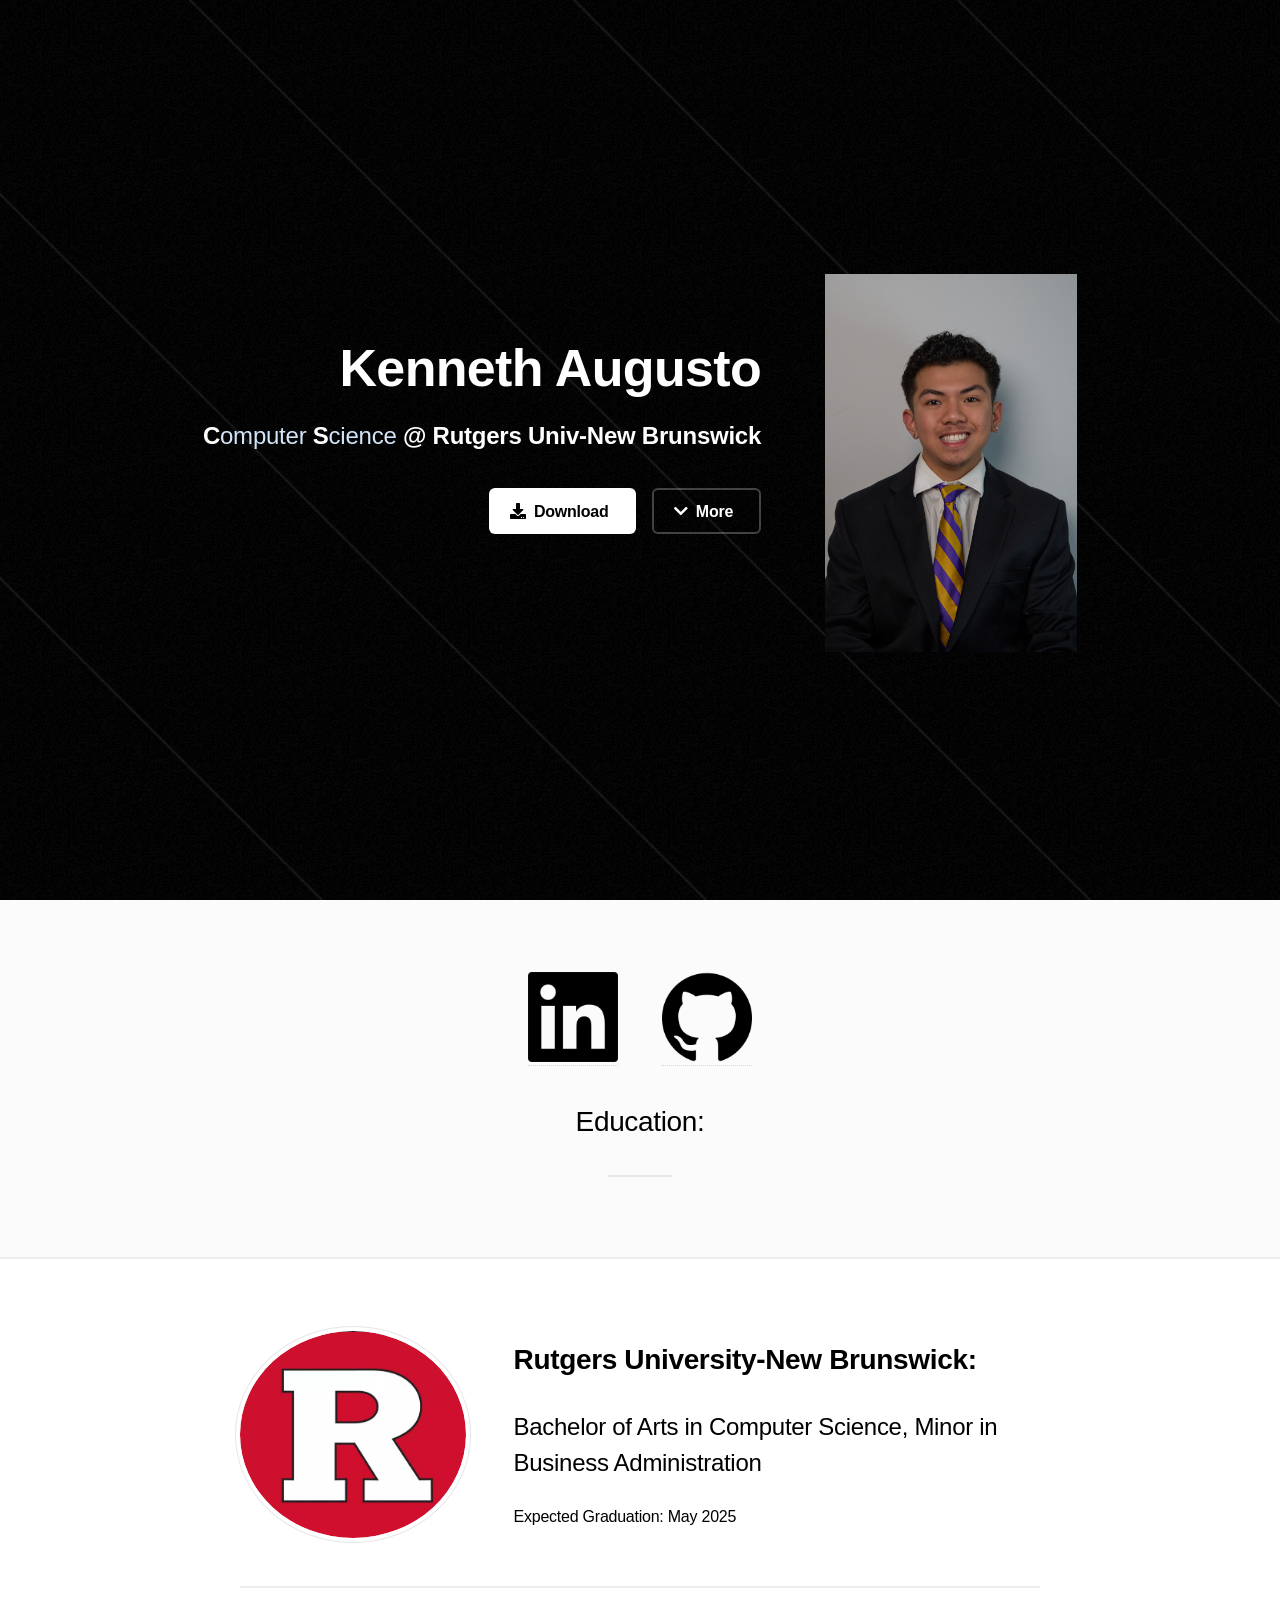
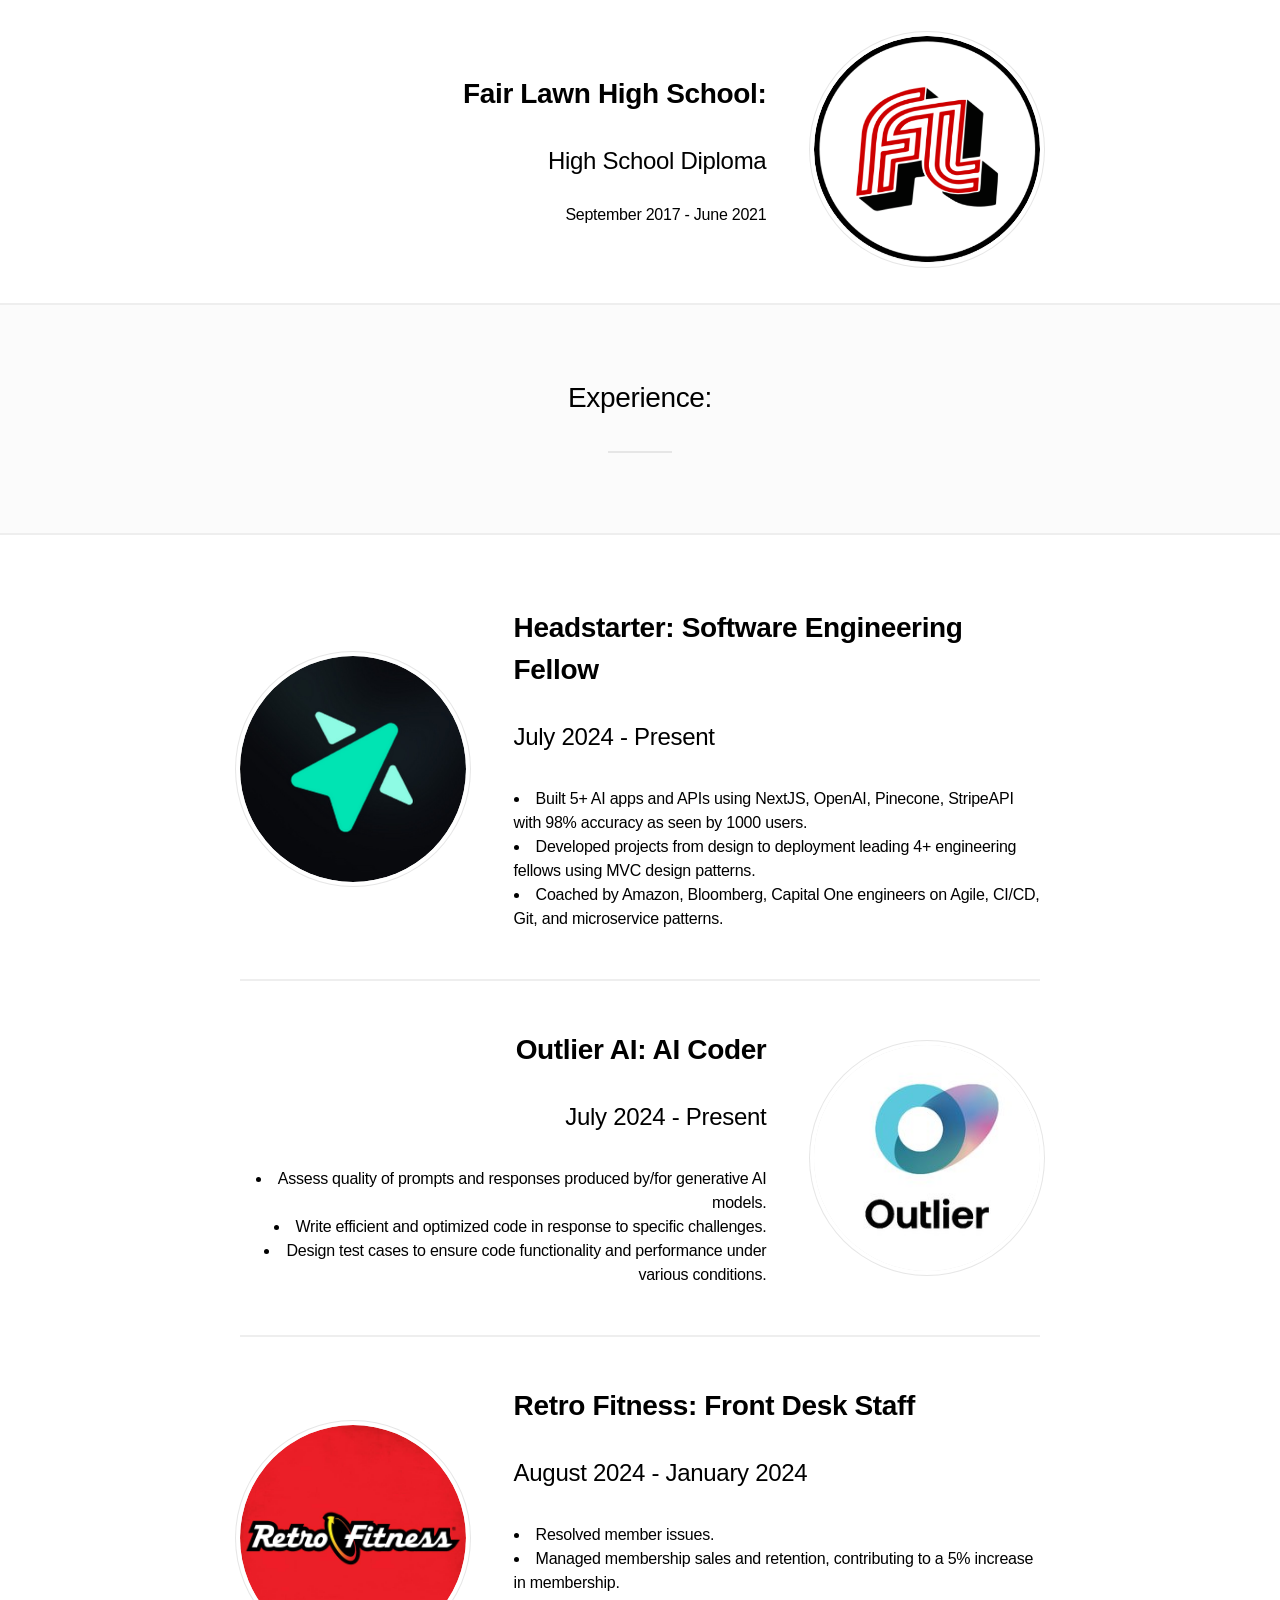
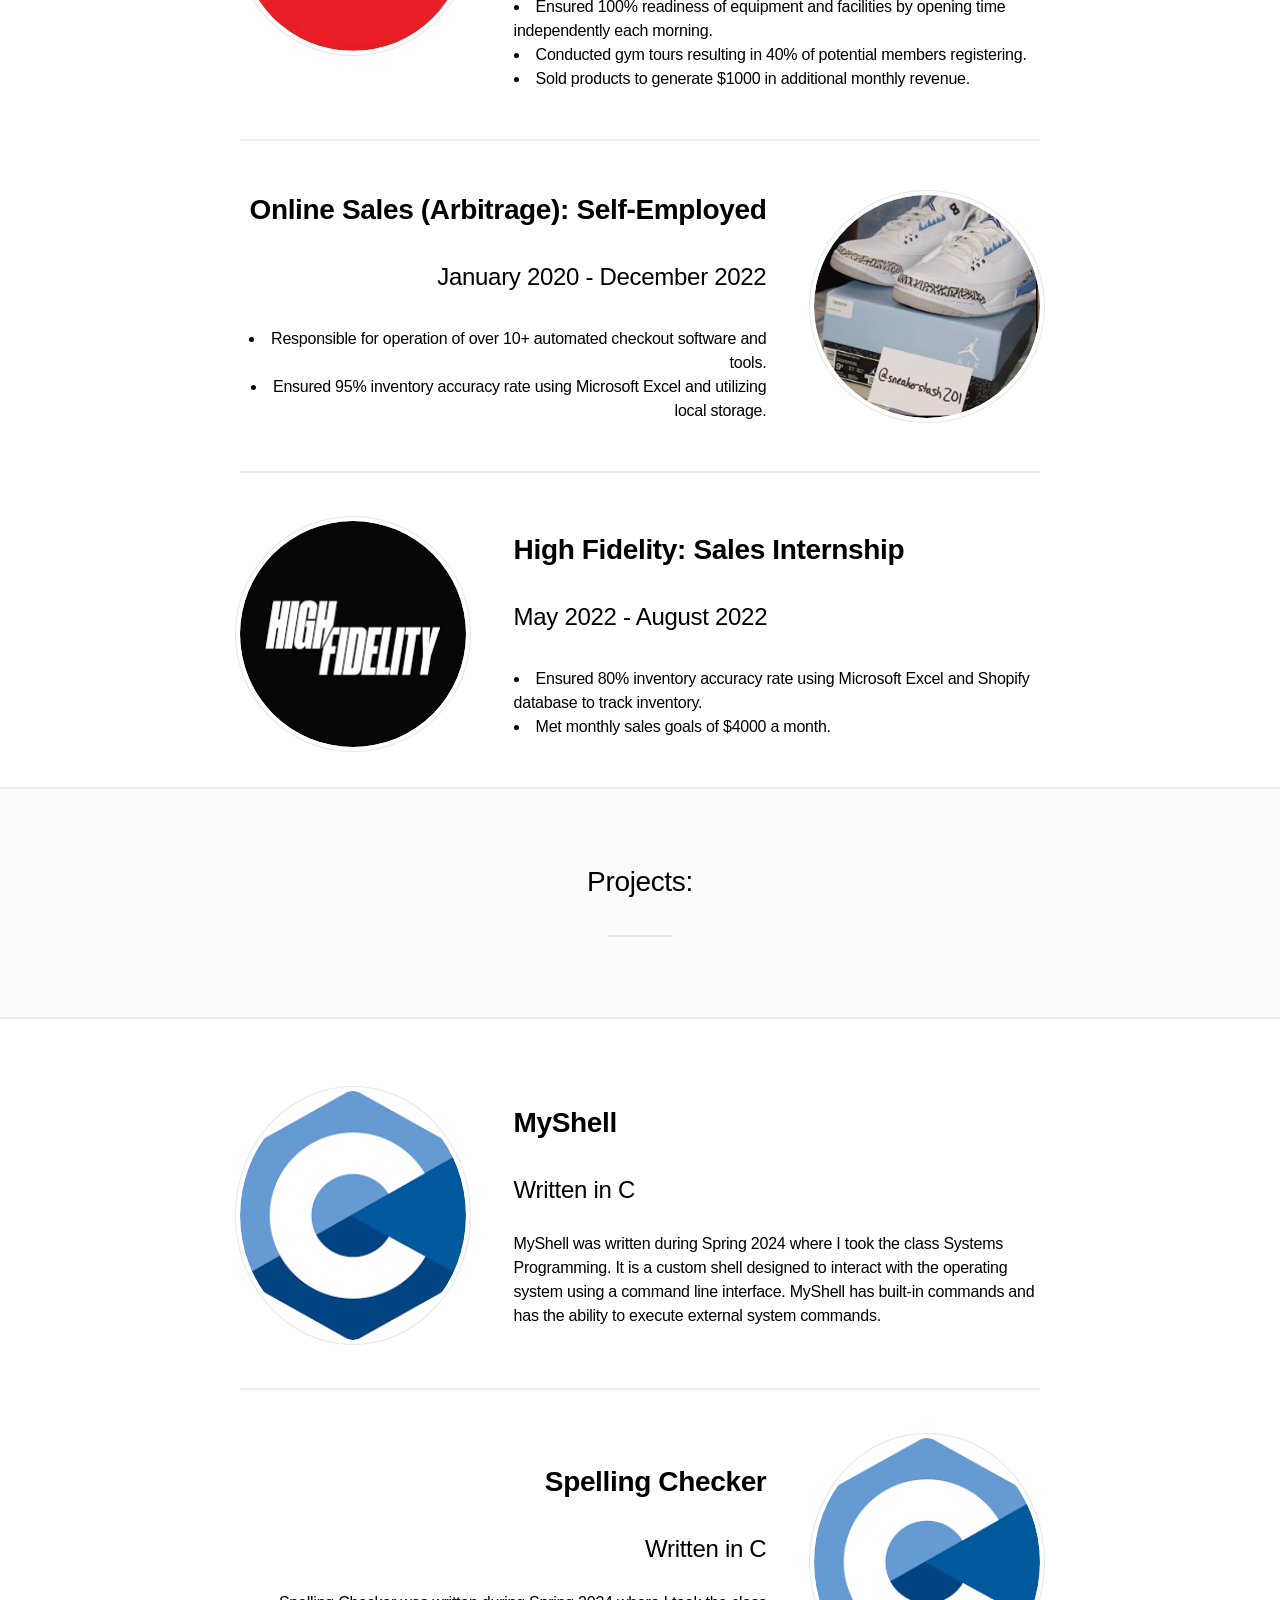
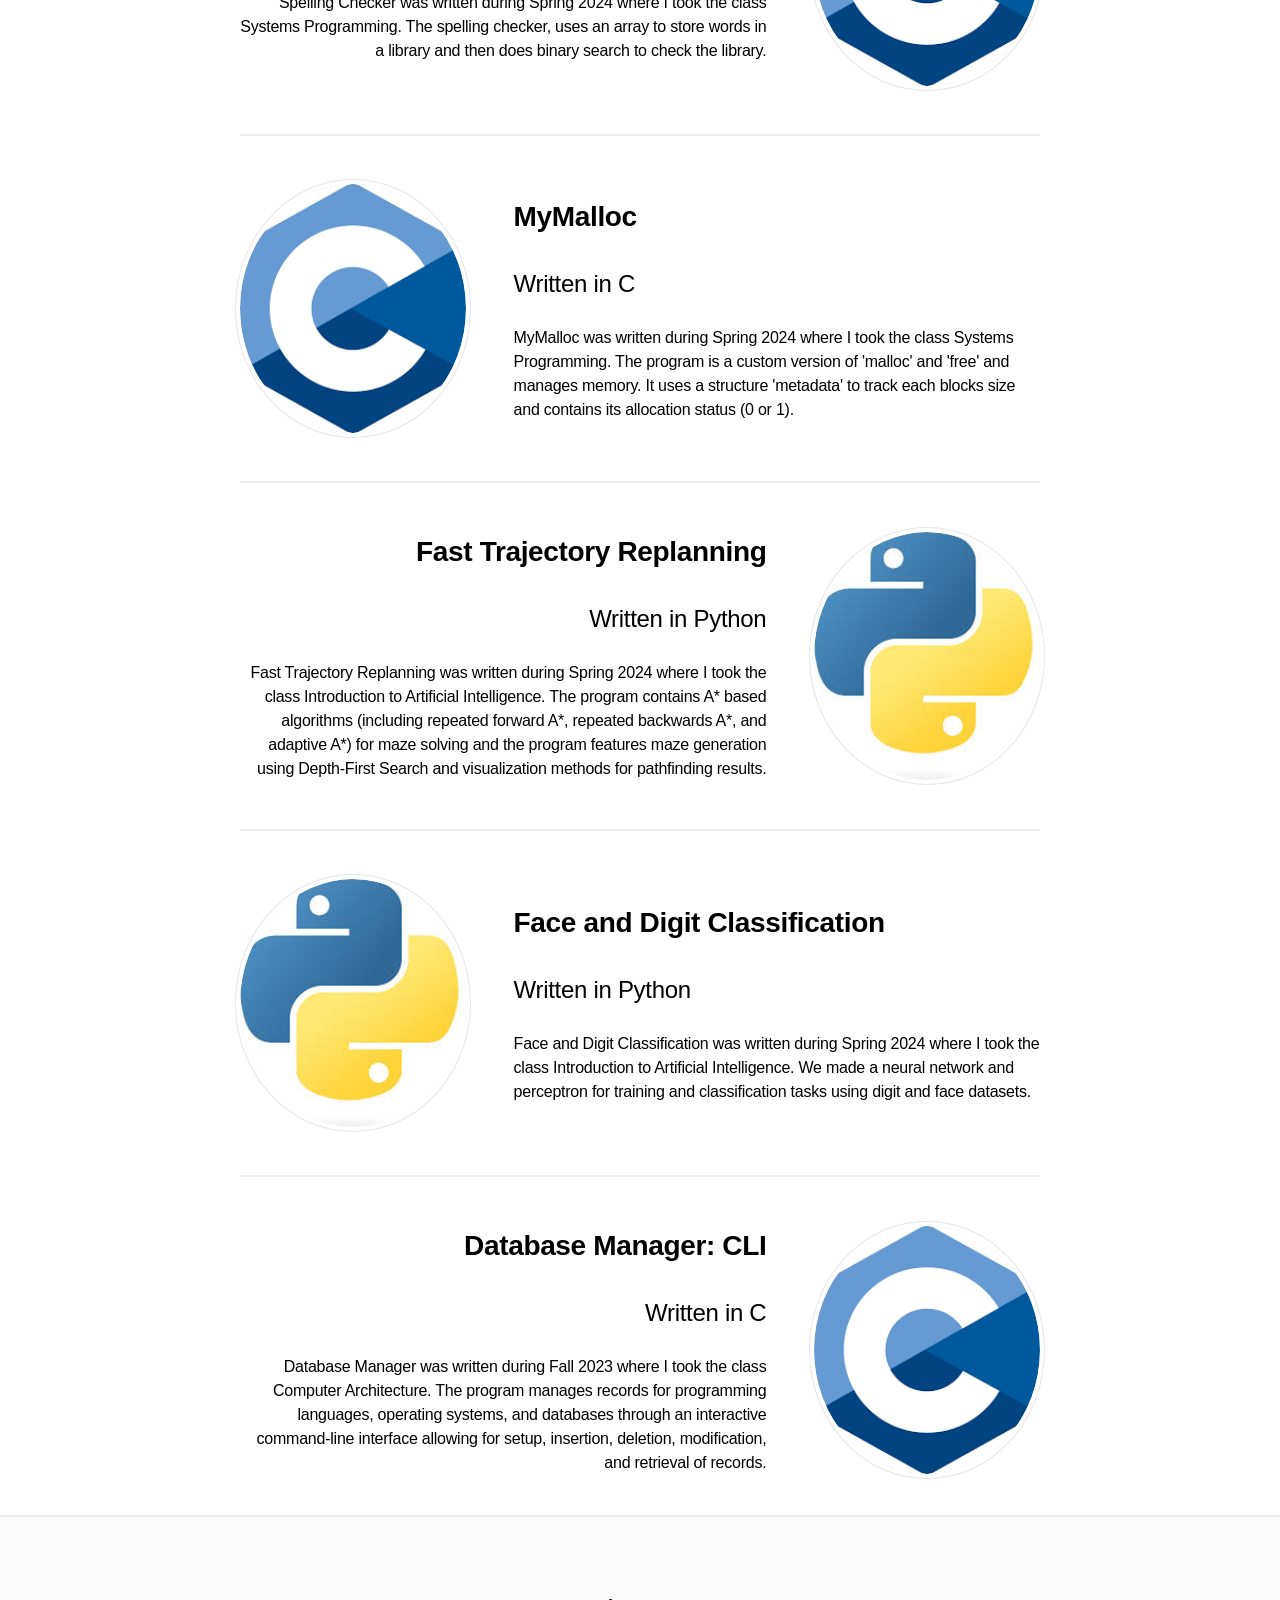
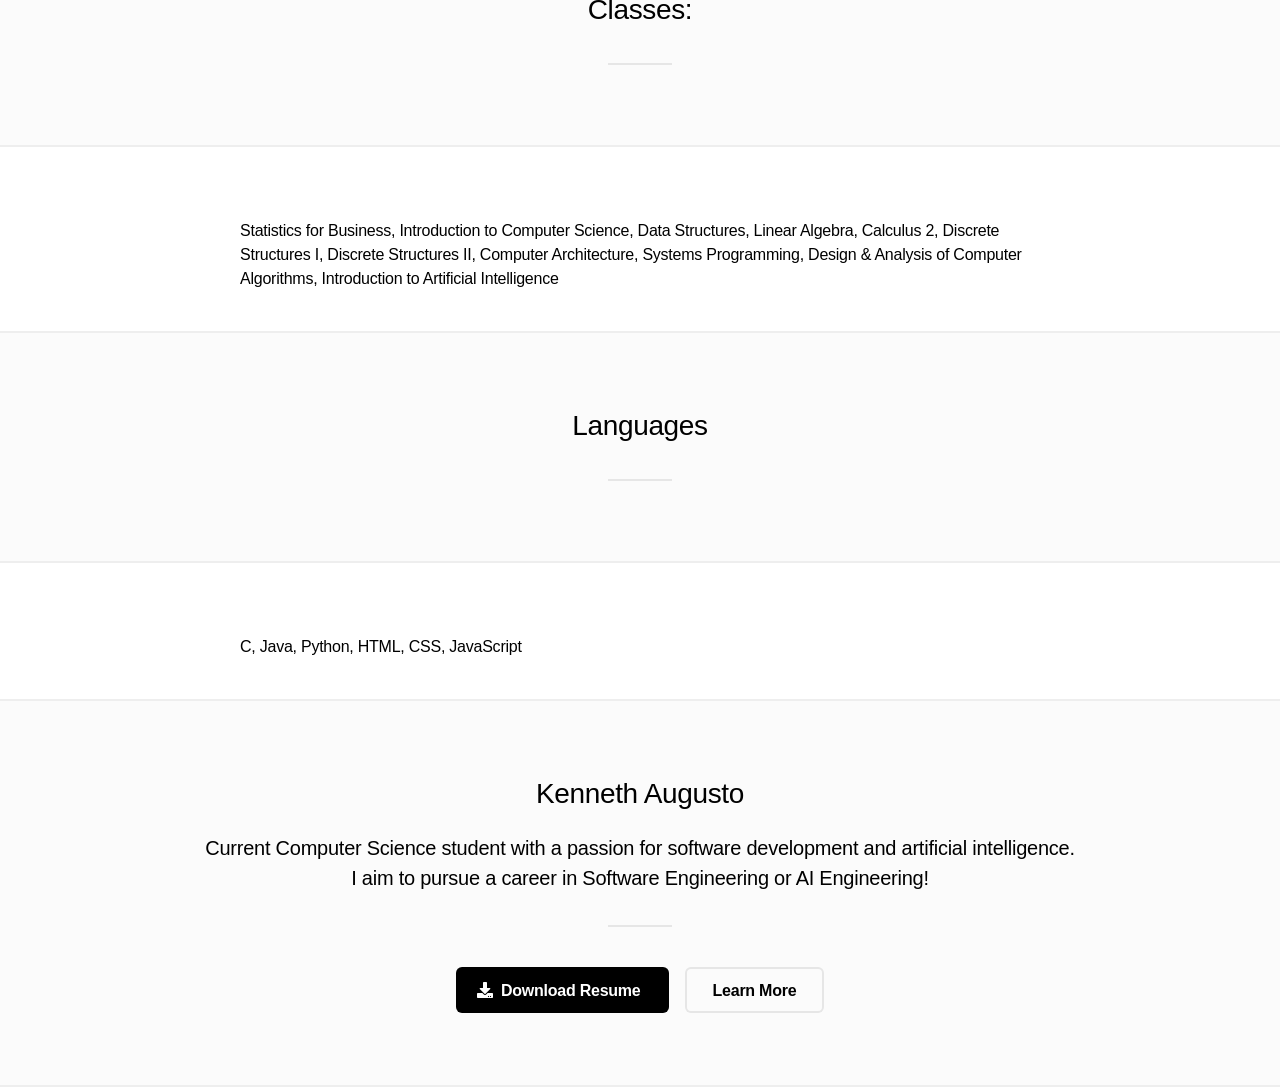
==== index.html @ cbc66e18 "test" ====
<!DOCTYPE HTML>
<!--
	Fractal by HTML5 UP
	html5up.net | @ajlkn
	Free for personal and commercial use under the CCA 3.0 license (html5up.net/license)
-->
<html>
	<head>
		<title>Kenneth Augusto | Engineer</title>
		<meta charset="utf-8" />
		<meta name="viewport" content="width=device-width, initial-scale=1, user-scalable=no" />
		<link rel="stylesheet" href="assets/css/main.css" />
		<link rel="stylesheet" href="styles.css" />
		<noscript><link rel="stylesheet" href="assets/css/noscript.css" /></noscript>
	</head>
	<body class="is-preload">


		<!-- Header -->
			<header id="header">
				<div class="content">
					<h1><a href="#">Kenneth <b>Augusto</b></a></h1>
					<p><b>C</b>omputer <b>S</b>cience <b>@</b> <b>Rutgers Univ-New Brunswick</b></p>
					<ul class="actions">
						<li><a href="Kenneth_Augusto_Resume.pdf" class="button primary icon solid fa-download">Download</a></li>
						<li><a href="#education" class="button icon solid fa-chevron-down scrolly">More</a></li>
					</ul>
				</div>
				<div class=""><div class="inner"><img src="images/Kenneth_Augusto_Portrait.jpg" width="252" height="378" alt="" /></div></div>
			</header>

		<!-- One -->
			<section id="education" class="wrapper style2 special">
				<ul class="icons major">
					<li><a href="https://www.linkedin.com/in/kenneth-augusto/"><img src="images/LinkedIn_Logo.png" width="90" height="90"></a></li>
					<li><a href="https://github.com/kennethaugusto"><img src="images/GitHub_Logo.png" width="90" height="90"></a></li>
				</ul>
				<header class="major">
					<h2>Education:</h2>
				</header>
			</section>

		<!-- Two -->
			<section id="two" class="wrapper">
				<div class="inner alt">
					<section class="spotlight">
						<div class="image"><a href="https://www.cs.rutgers.edu/"><img src="images/Rutgers_sqlogo.jpg" alt="" /></a></div>
						<div class="content">
							<h2><b>Rutgers University-New Brunswick:</b></h2>
							<h3>Bachelor of Arts in Computer Science, Minor in Business Administration</h3>
							<p>Expected Graduation: May 2025</p>
						</div>
					</section>
					<section class="spotlight">
						<div class="image"><a href="https://flhs.fairlawnschools.org/"><img src="images/FLHS_Logo.png" alt="" /></a></div>
						<div class="content">
							<h2><b>Fair Lawn High School:</b></h2>
							<h3>High School Diploma</h3>
							<p>September 2017 - June 2021</p>
						</div>
					</section>		
				</div>
			</section>

			<section id="experience" class="wrapper style2 special">
				<header class="major">
					<h2>Experience:</h2>
				</header>
			</section>

			<section id="two" class="wrapper">
				<div class="inner alt">
					<section class="spotlight">
						<div class="image"><a href="https://headstarter.co/"><img src="images/Headstarter_Logo.jpg" alt="" /></a></div>
						<div class="content">
							<h2><b>Headstarter: Software Engineering Fellow</b></h2>
							<h3>July 2024 - Present</h3>
							<p>
							<li>Built 5+ AI apps and APIs using NextJS, OpenAI, Pinecone, StripeAPI with 98% accuracy as seen by 1000
								users.</li>
							<li>Developed projects from design to deployment leading 4+ engineering fellows using MVC design patterns.</li>
							<li>Coached by Amazon, Bloomberg, Capital One engineers on Agile, CI/CD, Git, and microservice patterns.</li>
							</p>
						</div>
					</section>
					<section class="spotlight">
						<div class="image"><a href="https://outlier.ai/"><img src="images/Outlier_Logo.jfif" alt="" /></a></div>
						<div class="content">
							<h2><b>Outlier AI: AI Coder</b></h2>
							<h3>July 2024 - Present</h3>
							<p>
							<li>Assess quality of prompts and responses produced by/for generative AI models.</li>
							<li>Write efficient and optimized code in response to specific challenges.</li>
							<li>Design test cases to ensure code functionality and performance under various conditions.</li>
							</p>
						</div>
					</section>
					<section class="spotlight">
						<div class="image"><a href="https://retrofitness.com/location/northbrunswicknj/"><img src="images/RF_Logo.jpg" alt="" /></a></div>
						<div class="content">
							<h2><b>Retro Fitness: Front Desk Staff</b></h2>
							<h3>August 2024 - January 2024</h3>
							<p>
								<li>Resolved member issues.</li>
								<li>Managed membership sales and retention, contributing to a 5% increase in membership.</li>
								<li>Ensured 100% readiness of equipment and facilities by opening time independently each morning.</li>
								<li>Conducted gym tours resulting in 40% of potential members registering.</li>
								<li>Sold products to generate $1000 in additional monthly revenue.</li>
							</p>
						</div>
					</section>
					<section class="spotlight">
						<div class="image"><img src="images/SS201.jpg" alt="" /></div>
						<div class="content">
							<h2><b>Online Sales (Arbitrage): Self-Employed</b></h2>
							<h3>January 2020 - December 2022</h3>
							<p>
								<li>Responsible for operation of over 10+ automated checkout software and tools.</li>
								<li>Ensured 95% inventory accuracy rate using Microsoft Excel and utilizing local storage.</li>
							</p>
						</div>
					</section>
					<section class="spotlight">
						<div class="image"><a href="https://www.highfidelity.us/"><img src="images/HF_Logo.png" alt="" /></a></div>
						<div class="content">
							<h2><b>High Fidelity: Sales Internship</b></h2>
							<h3>May 2022 - August 2022</h3>
							<p>
								<li>Ensured 80% inventory accuracy rate using Microsoft Excel and Shopify database to track inventory.</li>
								<li>Met monthly sales goals of $4000 a month.</li>
							</p>
						</div>
					</section>
				</div>
			</section>

			<section id="projects" class="wrapper style2 special">
				<header class="major">
					<h2>Projects:</h2>
				</header>
			</section>

			<section id="two" class="wrapper">
				<div class="inner alt">
					<section class="spotlight">
						<div class="image"><a href="https://github.com/kennethaugusto/myshell"><img src="images/C_PL_Logo.png" alt="" /></a></div>
						<div class="content">
							<h2><b>MyShell</b></h2>
							<h3>Written in C</h3>
							<p>
							MyShell was written during Spring 2024 where I took the class Systems Programming. It is a custom shell designed to interact with the operating system using a command line interface. MyShell has built-in commands and has the ability to execute external system commands.
							</p>
						</div>
					</section>
					<section class="spotlight">
						<div class="image"><a href="https://github.com/kennethaugusto/spelling-checker"><img src="images/C_PL_Logo.png" alt="" /></a></div>
						<div class="content">
							<h2><b>Spelling Checker</b></h2>
							<h3>Written in C</h3>
							<p>
							Spelling Checker was written during Spring 2024 where I took the class Systems Programming. The spelling checker, uses an array to store words in a library and then does binary search to check the library.
							</p>
						</div>
					</section>
					<section class="spotlight">
						<div class="image"><a href="https://github.com/kennethaugusto/mymalloc"><img src="images/C_PL_Logo.png" alt="" /></a></div>
						<div class="content">
							<h2><b>MyMalloc</b></h2>
							<h3>Written in C</h3>
							<p>
							MyMalloc was written during Spring 2024 where I took the class Systems Programming. The program is a custom version of 'malloc' and 'free' and manages memory. It uses a structure 'metadata' to track each blocks size and contains its allocation status (0 or 1).
							</p>
						</div>
					</section>
					<section class="spotlight">
						<div class="image"><a href="https://github.com/kennethaugusto/fast-trajectory-replanning"><img src="images/Py_logo.jfif" alt="" /></a></div>
						<div class="content">
							<h2><b>Fast Trajectory Replanning</b></h2>
							<h3>Written in Python</h3>
							<p>
							Fast Trajectory Replanning was written during Spring 2024 where I took the class Introduction to Artificial Intelligence. The program contains A* based algorithms (including repeated forward A*, repeated backwards A*, and adaptive A*) for maze solving and the program features maze generation using Depth-First Search and visualization methods for pathfinding results.
							</p>
						</div>
					</section>
					<section class="spotlight">
						<div class="image"><a href="https://github.com/kennethaugusto/facedigitclassificiation"><img src="images/Py_logo.jfif" alt="" /></a></div>
						<div class="content">
							<h2><b>Face and Digit Classification</b></h2>
							<h3>Written in Python</h3>
							<p>
							Face and Digit Classification was written during Spring 2024 where I took the class Introduction to Artificial Intelligence. We made a neural network and perceptron for training and classification tasks using digit and face datasets. 
							</p>
						</div>
					</section>
					<section class="spotlight">
						<div class="image"><a href="https://github.com/kennethaugusto/basic-database"><img src="images/C_PL_Logo.png" alt="" /></a></div>
						<div class="content">
							<h2><b>Database Manager: CLI</b></h2>
							<h3>Written in C</h3>
							<p>
							Database Manager was written during Fall 2023 where I took the class Computer Architecture. The program manages records for programming languages, operating systems, and databases through an interactive command-line interface allowing for setup, insertion, deletion, modification, and retrieval of records.
							</p>
						</div>
					</section>
				</div>
			</section>

			<section id="classes" class="wrapper style2 special">
				<header class="major">
					<h2>Classes:</h2>
				</header>
			</section>

			<section id="two" class="wrapper">
				<div class="inner alt">
					<div class="center-text">
							Statistics for Business, Introduction to Computer Science, Data Structures, Linear Algebra,
							Calculus 2, Discrete Structures I, Discrete Structures II, Computer Architecture, Systems Programming,
							Design & Analysis of Computer Algorithms, Introduction to Artificial Intelligence
					</div>
				</div>
			</section>

			<section id="languages" class="wrapper style2 special">
				<header class="major">
					<h2>Languages</h2>
				</header>
			</section>

			<section id="two" class="wrapper">
				<div class="inner alt">
					<div class="center-text">
						C, Java, Python, HTML, CSS, JavaScript
					</div>
				</div>
			</section>
			

			
			


		<!-- Three -->
			<section id="three" class="wrapper style2 special">
				<header class="major">
					<h2>Kenneth Augusto</h2>
					<p>Current Computer Science student with a passion for software development and artificial intelligence.</br> I aim to pursue a career in Software Engineering or AI Engineering!</p>
				</header>
				<ul class="actions special">
					<li><a href="Kenneth_Augusto_Resume.pdf" class="button primary icon solid fa-download">Download Resume</a></li>
					<li><a href="#" class="button">Learn More</a></li>
				</ul>
			</section>

		<!-- Four -->
		<!--
			<section id="four" class="wrapper">
				<div class="inner">

					<header class="major">
						<h2>Elements</h2>
					</header>

					<section>
						<h4>Text</h4>
						<p>This is <b>bold</b> and this is <strong>strong</strong>. This is <i>italic</i> and this is <em>emphasized</em>.
						This is <sup>superscript</sup> text and this is <sub>subscript</sub> text.
						This is <u>underlined</u> and this is code: <code>for (;;) { ... }</code>. Finally, <a href="#">this is a link</a>.</p>
						<hr />
						<header>
							<h4>Heading with a Subtitle</h4>
							<p>Lorem ipsum dolor sit amet nullam id egestas urna aliquam</p>
						</header>
						<p>Nunc lacinia ante nunc ac lobortis. Interdum adipiscing gravida odio porttitor sem non mi integer non faucibus ornare mi ut ante amet placerat aliquet. Volutpat eu sed ante lacinia sapien lorem accumsan varius montes viverra nibh in adipiscing blandit tempus accumsan.</p>
						<header>
							<h5>Heading with a Subtitle</h5>
							<p>Lorem ipsum dolor sit amet nullam id egestas urna aliquam</p>
						</header>
						<p>Nunc lacinia ante nunc ac lobortis. Interdum adipiscing gravida odio porttitor sem non mi integer non faucibus ornare mi ut ante amet placerat aliquet. Volutpat eu sed ante lacinia sapien lorem accumsan varius montes viverra nibh in adipiscing blandit tempus accumsan.</p>
						<hr />
						<h2>Heading Level 2</h2>
						<h3>Heading Level 3</h3>
						<h4>Heading Level 4</h4>
						<h5>Heading Level 5</h5>
						<h6>Heading Level 6</h6>
						<hr />
						<h5>Blockquote</h5>
						<blockquote>Fringilla nisl. Donec accumsan interdum nisi, quis tincidunt felis sagittis eget tempus euismod. Vestibulum ante ipsum primis in faucibus vestibulum. Blandit adipiscing eu felis iaculis volutpat ac adipiscing accumsan faucibus. Vestibulum ante ipsum primis in faucibus lorem ipsum dolor sit amet nullam adipiscing eu felis.</blockquote>
						<h5>Preformatted</h5>
						<pre><code>i = 0;

while (!deck.isInOrder()) {
  print 'Iteration ' + i;
  deck.shuffle();
  i++;
}

print 'It took ' + i + ' iterations to sort the deck.';</code></pre>
					</section>

					<section>
						<h4>Lists</h4>
						<div class="row">
							<div class="col-6 col-12-medium">
								<h5>Unordered</h5>
								<ul>
									<li>Dolor pulvinar etiam.</li>
									<li>Sagittis adipiscing.</li>
									<li>Felis enim feugiat.</li>
								</ul>
								<h5>Alternate</h5>
								<ul class="alt">
									<li>Dolor pulvinar etiam.</li>
									<li>Sagittis adipiscing.</li>
									<li>Felis enim feugiat.</li>
								</ul>
							</div>
							<div class="col-6 col-12-medium">
								<h5>Ordered</h5>
								<ol>
									<li>Dolor pulvinar etiam.</li>
									<li>Etiam vel felis viverra.</li>
									<li>Felis enim feugiat.</li>
									<li>Dolor pulvinar etiam.</li>
									<li>Etiam vel felis lorem.</li>
									<li>Felis enim et feugiat.</li>
								</ol>
								<h5>Icons</h5>
								<ul class="icons">
									<li><a href="#" class="icon brands fa-twitter"><span class="label">Twitter</span></a></li>
									<li><a href="#" class="icon brands fa-facebook-f"><span class="label">Facebook</span></a></li>
									<li><a href="#" class="icon brands fa-instagram"><span class="label">Instagram</span></a></li>
									<li><a href="#" class="icon brands fa-github"><span class="label">Github</span></a></li>
								</ul>
							</div>
						</div>
						<h5>Actions</h5>
						<div class="row">
							<div class="col-6 col-12-medium">
								<ul class="actions">
									<li><a href="#" class="button primary">Default</a></li>
									<li><a href="#" class="button">Default</a></li>
								</ul>
								<ul class="actions small">
									<li><a href="#" class="button primary small">Small</a></li>
									<li><a href="#" class="button small">Small</a></li>
								</ul>
								<ul class="actions stacked">
									<li><a href="#" class="button primary">Default</a></li>
									<li><a href="#" class="button">Default</a></li>
								</ul>
								<ul class="actions stacked">
									<li><a href="#" class="button primary small">Small</a></li>
									<li><a href="#" class="button small">Small</a></li>
								</ul>
							</div>
							<div class="col-6 col-12-medium">
								<ul class="actions stacked">
									<li><a href="#" class="button primary fit">Default</a></li>
									<li><a href="#" class="button fit">Default</a></li>
								</ul>
								<ul class="actions stacked">
									<li><a href="#" class="button primary small fit">Small</a></li>
									<li><a href="#" class="button small fit">Small</a></li>
								</ul>
							</div>
						</div>
					</section>

					<section>
						<h4>Table</h4>
						<h5>Default</h5>
						<div class="table-wrapper">
							<table>
								<thead>
									<tr>
										<th>Name</th>
										<th>Description</th>
										<th>Price</th>
									</tr>
								</thead>
								<tbody>
									<tr>
										<td>Item One</td>
										<td>Ante turpis integer aliquet porttitor.</td>
										<td>29.99</td>
									</tr>
									<tr>
										<td>Item Two</td>
										<td>Vis ac commodo adipiscing arcu aliquet.</td>
										<td>19.99</td>
									</tr>
									<tr>
										<td>Item Three</td>
										<td> Morbi faucibus arcu accumsan lorem.</td>
										<td>29.99</td>
									</tr>
									<tr>
										<td>Item Four</td>
										<td>Vitae integer tempus condimentum.</td>
										<td>19.99</td>
									</tr>
									<tr>
										<td>Item Five</td>
										<td>Ante turpis integer aliquet porttitor.</td>
										<td>29.99</td>
									</tr>
								</tbody>
								<tfoot>
									<tr>
										<td colspan="2"></td>
										<td>100.00</td>
									</tr>
								</tfoot>
							</table>
						</div>

						<h5>Alternate</h5>
						<div class="table-wrapper">
							<table class="alt">
								<thead>
									<tr>
										<th>Name</th>
										<th>Description</th>
										<th>Price</th>
									</tr>
								</thead>
								<tbody>
									<tr>
										<td>Item One</td>
										<td>Ante turpis integer aliquet porttitor.</td>
										<td>29.99</td>
									</tr>
									<tr>
										<td>Item Two</td>
										<td>Vis ac commodo adipiscing arcu aliquet.</td>
										<td>19.99</td>
									</tr>
									<tr>
										<td>Item Three</td>
										<td> Morbi faucibus arcu accumsan lorem.</td>
										<td>29.99</td>
									</tr>
									<tr>
										<td>Item Four</td>
										<td>Vitae integer tempus condimentum.</td>
										<td>19.99</td>
									</tr>
									<tr>
										<td>Item Five</td>
										<td>Ante turpis integer aliquet porttitor.</td>
										<td>29.99</td>
									</tr>
								</tbody>
								<tfoot>
									<tr>
										<td colspan="2"></td>
										<td>100.00</td>
									</tr>
								</tfoot>
							</table>
						</div>
					</section>

					<section>
						<h4>Buttons</h4>
						<ul class="actions">
							<li><a href="#" class="button primary">Primary</a></li>
							<li><a href="#" class="button">Default</a></li>
						</ul>
						<ul class="actions">
							<li><a href="#" class="button large">Large</a></li>
							<li><a href="#" class="button">Default</a></li>
							<li><a href="#" class="button small">Small</a></li>
						</ul>
						<ul class="actions fit">
							<li><a href="#" class="button fit">Fit</a></li>
							<li><a href="#" class="button primary fit">Fit</a></li>
							<li><a href="#" class="button fit">Fit</a></li>
						</ul>
						<ul class="actions fit small">
							<li><a href="#" class="button primary fit small">Fit + Small</a></li>
							<li><a href="#" class="button fit small">Fit + Small</a></li>
							<li><a href="#" class="button primary fit small">Fit + Small</a></li>
						</ul>
						<ul class="actions">
							<li><a href="#" class="button primary icon solid fa-download">Icon</a></li>
							<li><a href="#" class="button icon solid fa-download">Icon</a></li>
						</ul>
						<ul class="actions">
							<li><span class="button primary disabled">Disabled</span></li>
							<li><span class="button disabled">Disabled</span></li>
						</ul>
					</section>

					<section>
						<h4>Form</h4>
						<form method="post" action="#">
							<div class="row gtr-uniform">
								<div class="col-6 col-12-xsmall">
									<input type="text" name="demo-name" id="demo-name" value="" placeholder="Name" />
								</div>
								<div class="col-6 col-12-xsmall">
									<input type="email" name="demo-email" id="demo-email" value="" placeholder="Email" />
								</div>
								<div class="col-12">
									<select name="demo-category" id="demo-category">
										<option value="">- Category -</option>
										<option value="1">Manufacturing</option>
										<option value="1">Shipping</option>
										<option value="1">Administration</option>
										<option value="1">Human Resources</option>
									</select>
								</div>
								<div class="col-4 col-12-small">
									<input type="radio" id="demo-priority-low" name="demo-priority" checked>
									<label for="demo-priority-low">Low</label>
								</div>
								<div class="col-4 col-12-small">
									<input type="radio" id="demo-priority-normal" name="demo-priority">
									<label for="demo-priority-normal">Normal</label>
								</div>
								<div class="col-4 col-12-small">
									<input type="radio" id="demo-priority-high" name="demo-priority">
									<label for="demo-priority-high">High</label>
								</div>
								<div class="col-6 col-12-small">
									<input type="checkbox" id="demo-copy" name="demo-copy">
									<label for="demo-copy">Email me a copy</label>
								</div>
								<div class="col-6 col-12-small">
									<input type="checkbox" id="demo-human" name="demo-human" checked>
									<label for="demo-human">Not a robot</label>
								</div>
								<div class="col-12">
									<textarea name="demo-message" id="demo-message" placeholder="Enter your message" rows="6"></textarea>
								</div>
								<div class="col-12">
									<ul class="actions">
										<li><input type="submit" value="Send Message" class="primary" /></li>
										<li><input type="reset" value="Reset" /></li>
									</ul>
								</div>
							</div>
						</form>
					</section>

					<section>
						<h4>Image</h4>
						<h5>Fit</h5>
						<div class="box alt">
							<div class="row gtr-uniform">
								<div class="col-12"><span class="image fit"><img src="images/pic04.jpg" alt="" /></span></div>
								<div class="col-4"><span class="image fit"><img src="images/pic01.jpg" alt="" /></span></div>
								<div class="col-4"><span class="image fit"><img src="images/pic02.jpg" alt="" /></span></div>
								<div class="col-4"><span class="image fit"><img src="images/pic03.jpg" alt="" /></span></div>
								<div class="col-4"><span class="image fit"><img src="images/pic02.jpg" alt="" /></span></div>
								<div class="col-4"><span class="image fit"><img src="images/pic03.jpg" alt="" /></span></div>
								<div class="col-4"><span class="image fit"><img src="images/pic01.jpg" alt="" /></span></div>
								<div class="col-4"><span class="image fit"><img src="images/pic03.jpg" alt="" /></span></div>
								<div class="col-4"><span class="image fit"><img src="images/pic01.jpg" alt="" /></span></div>
								<div class="col-4"><span class="image fit"><img src="images/pic02.jpg" alt="" /></span></div>
							</div>
						</div>
						<h5>Left &amp; Right</h5>
						<p><span class="image left"><img src="images/pic05.jpg" alt="" /></span>Fringilla nisl. Donec accumsan interdum nisi, quis tincidunt felis sagittis eget. tempus euismod. Vestibulum ante ipsum primis in faucibus vestibulum. Blandit adipiscing eu felis iaculis volutpat ac adipiscing accumsan eu faucibus. Integer ac pellentesque praesent tincidunt felis sagittis eget. tempus euismod. Vestibulum ante ipsum primis in faucibus vestibulum. Blandit adipiscing eu felis iaculis volutpat ac adipiscing accumsan eu faucibus. Integer ac pellentesque praesent. Donec accumsan interdum nisi, quis tincidunt felis sagittis eget. tempus euismod. Vestibulum ante ipsum primis in faucibus vestibulum. Blandit adipiscing eu felis iaculis volutpat ac adipiscing accumsan eu faucibus. Integer ac pellentesque praesent tincidunt felis sagittis eget. tempus euismod. Vestibulum ante ipsum primis in faucibus vestibulum. Blandit adipiscing eu felis iaculis volutpat ac adipiscing accumsan eu faucibus. Integer ac pellentesque praesent. Blandit adipiscing eu felis iaculis volutpat ac adipiscing accumsan eu faucibus. Integer ac pellentesque praesent tincidunt felis sagittis eget. tempus euismod. Vestibulum ante ipsum primis in faucibus vestibulum. Blandit adipiscing eu felis iaculis volutpat ac adipiscing accumsan eu faucibus. Integer ac pellentesque praesent.</p>
						<p><span class="image right"><img src="images/pic05.jpg" alt="" /></span>Fringilla nisl. Donec accumsan interdum nisi, quis tincidunt felis sagittis eget. tempus euismod. Vestibulum ante ipsum primis in faucibus vestibulum. Blandit adipiscing eu felis iaculis volutpat ac adipiscing accumsan eu faucibus. Integer ac pellentesque praesent tincidunt felis sagittis eget. tempus euismod. Vestibulum ante ipsum primis in faucibus vestibulum. Blandit adipiscing eu felis iaculis volutpat ac adipiscing accumsan eu faucibus. Integer ac pellentesque praesent. Donec accumsan interdum nisi, quis tincidunt felis sagittis eget. tempus euismod. Vestibulum ante ipsum primis in faucibus vestibulum. Blandit adipiscing eu felis iaculis volutpat ac adipiscing accumsan eu faucibus. Integer ac pellentesque praesent tincidunt felis sagittis eget. tempus euismod. Vestibulum ante ipsum primis in faucibus vestibulum. Blandit adipiscing eu felis iaculis volutpat ac adipiscing accumsan eu faucibus. Integer ac pellentesque praesent. Blandit adipiscing eu felis iaculis volutpat ac adipiscing accumsan eu faucibus. Integer ac pellentesque praesent tincidunt felis sagittis eget. tempus euismod. Vestibulum ante ipsum primis in faucibus vestibulum. Blandit adipiscing eu felis iaculis volutpat ac adipiscing accumsan eu faucibus. Integer ac pellentesque praesent.</p>
					</section>

				</div>
			</section>
		-->

	

		<!-- Scripts -->
			<script src="assets/js/jquery.min.js"></script>
			<script src="assets/js/jquery.scrolly.min.js"></script>
			<script src="assets/js/browser.min.js"></script>
			<script src="assets/js/breakpoints.min.js"></script>
			<script src="assets/js/util.js"></script>
			<script src="assets/js/main.js"></script>

	</body>
</html>
---- assets/css/main.css ----
@import url(fontawesome-all.min.css);

/*
	Fractal by HTML5 UP
	html5up.net | @ajlkn
	Free for personal and commercial use under the CCA 3.0 license (html5up.net/license)
*/

html, body, div, span, applet, object,
iframe, h1, h2, h3, h4, h5, h6, p, blockquote,
pre, a, abbr, acronym, address, big, cite,
code, del, dfn, em, img, ins, kbd, q, s, samp,
small, strike, strong, sub, sup, tt, var, b,
u, i, center, dl, dt, dd, ol, ul, li, fieldset,
form, label, legend, table, caption, tbody,
tfoot, thead, tr, th, td, article, aside,
canvas, details, embed, figure, figcaption,
footer, header, hgroup, menu, nav, output, ruby,
section, summary, time, mark, audio, video {
	margin: 0;
	padding: 0;
	border: 0;
	font-size: 100%;
	font: inherit;
	vertical-align: baseline;}

article, aside, details, figcaption, figure,
footer, header, hgroup, menu, nav, section {
	display: block;}

body {
	line-height: 1;
}

ol, ul {
	list-style: none;
}

blockquote, q {
	quotes: none;
}

	blockquote:before, blockquote:after, q:before, q:after {
		content: '';
		content: none;
	}

table {
	border-collapse: collapse;
	border-spacing: 0;
}

body {
	-webkit-text-size-adjust: none;
}

mark {
	background-color: transparent;
	color: inherit;
}

input::-moz-focus-inner {
	border: 0;
	padding: 0;
}

input, select, textarea {
	-moz-appearance: none;
	-webkit-appearance: none;
	-ms-appearance: none;
	appearance: none;
}

/* Basic */

	@-ms-viewport {
		width: device-width;
	}

	body {
		-ms-overflow-style: scrollbar;
	}

	@media screen and (max-width: 360px) {

		html, body {
			min-width: 320px;
		}

	}

	html {
		box-sizing: border-box;
	}

	*, *:before, *:after {
		box-sizing: inherit;
	}

	body {
		background: #ffffff;
	}

		body.is-preload *, body.is-preload *:before, body.is-preload *:after {
			-moz-animation: none !important;
			-webkit-animation: none !important;
			-ms-animation: none !important;
			animation: none !important;
			-moz-transition: none !important;
			-webkit-transition: none !important;
			-ms-transition: none !important;
			transition: none !important;
		}

/* Type */

	body {
		color: #000000;
	}

	html, input, select, textarea {
		font-size: 16pt;
	}

		@media screen and (max-width: 1680px) {

			html, input, select, textarea {
				font-size: 13pt;
			}

		}

		@media screen and (max-width: 1280px) {

			html, input, select, textarea {
				font-size: 12pt;
			}

		}

		@media screen and (max-width: 360px) {

			html, input, select, textarea {
				font-size: 11pt;
			}

		}

	body, input, select, textarea {
		font-family: Arial, Helvetica, sans-serif;
		font-weight: normal;
		line-height: 1.5em;
		letter-spacing: -0.015em;
	}

	a {
		-moz-transition: color 0.2s ease-in-out, border-bottom-color 0.2s ease-in-out;
		-webkit-transition: color 0.2s ease-in-out, border-bottom-color 0.2s ease-in-out;
		-ms-transition: color 0.2s ease-in-out, border-bottom-color 0.2s ease-in-out;
		transition: color 0.2s ease-in-out, border-bottom-color 0.2s ease-in-out;
		text-decoration: none;
		border-bottom: dotted 1px;
	}

		a:hover {
			border-bottom-color: transparent !important;
		}

	strong, b {
		font-weight: bold;
	}

	em, i {
		font-style: italic;
	}

	p {
		margin: 0 0 2em 0;
	}

	h1, h2, h3, h4, h5, h6 {
		font-weight: normal;
		line-height: 1em;
		margin: 0 0 1em 0;
		letter-spacing: -0.0125em;
	}

		h1 a, h2 a, h3 a, h4 a, h5 a, h6 a {
			color: inherit;
			text-decoration: none;
			border-bottom: none;
		}

		@media screen and (max-width: 980px) {

			h1 br, h2 br, h3 br, h4 br, h5 br, h6 br {
				display: none;
			}

		}

	h2 {
		font-size: 1.75em;
		line-height: 1.5em;
	}

	h3 {
		font-size: 1.5em;
		line-height: 1.5em;
	}

	h4 {
		font-size: 1.1em;
		line-height: 1.5em;
	}

	h5 {
		font-size: 0.9em;
		line-height: 1.5em;
	}

	h6 {
		font-size: 0.7em;
		line-height: 1.5em;
	}

	@media screen and (max-width: 736px) {

		h2 {
			font-size: 1.25em;
		}

		h3 {
			font-size: 1.2em;
		}

		h4 {
			font-size: 1em;
		}

	}

	sub {
		font-size: 0.8em;
		position: relative;
		top: 0.5em;
	}

	sup {
		font-size: 0.8em;
		position: relative;
		top: -0.5em;
	}

	blockquote {
		border-left-style: solid;
		border-left-width: 4px;
		font-style: italic;
		margin: 0 0 2em 0;
		padding: 0.5em 0 0.5em 2em;
	}

	code {
		border-radius: 6px;
		border-style: solid;
		border-width: 1px;
		font-family: "Courier New", monospace;
		font-size: 0.9em;
		margin: 0 0.25em;
		padding: 0.25em 0.65em;
	}

	pre {
		-webkit-overflow-scrolling: touch;
		font-family: "Courier New", monospace;
		font-size: 0.9em;
		margin: 0 0 2em 0;
	}

		pre code {
			display: block;
			line-height: 1.75em;
			padding: 1em 1.5em;
			overflow-x: auto;
		}

	hr {
		border: 0;
		border-bottom-style: solid;
		border-bottom-width: 1px;
		margin: 2em 0;
	}

		hr.major {
			margin: 3em 0;
		}

	.align-left {
		text-align: left;
	}

	.align-center {
		text-align: center;
	}

	.align-right {
		text-align: right;
	}

	input, select, textarea {
		color: #000000;
	}

	a {
		color: inherit;
		border-bottom-color: #d6d6d6;
	}

		a:hover {
			color: #000000;
		}

	strong, b {
		color: #000000;
	}

	h1, h2, h3, h4, h5, h6 {
		color: #000000;
	}

	blockquote {
		border-left-color: #e6e6e6;
	}

	code {
		background: rgba(144, 144, 144, 0.075);
		border-color: #e6e6e6;
	}

	hr {
		border-bottom-color: #e6e6e6;
	}

/* Row */

	.row {
		display: flex;
		flex-wrap: wrap;
		box-sizing: border-box;
		align-items: stretch;
	}

		.row > * {
			box-sizing: border-box;
		}

		.row.gtr-uniform > * > :last-child {
			margin-bottom: 0;
		}

		.row.aln-left {
			justify-content: flex-start;
		}

		.row.aln-center {
			justify-content: center;
		}

		.row.aln-right {
			justify-content: flex-end;
		}

		.row.aln-top {
			align-items: flex-start;
		}

		.row.aln-middle {
			align-items: center;
		}

		.row.aln-bottom {
			align-items: flex-end;
		}

		.row > .imp {
			order: -1;
		}

		.row > .col-1 {
			width: 8.33333%;
		}

		.row > .off-1 {
			margin-left: 8.33333%;
		}

		.row > .col-2 {
			width: 16.66667%;
		}

		.row > .off-2 {
			margin-left: 16.66667%;
		}

		.row > .col-3 {
			width: 25%;
		}

		.row > .off-3 {
			margin-left: 25%;
		}

		.row > .col-4 {
			width: 33.33333%;
		}

		.row > .off-4 {
			margin-left: 33.33333%;
		}

		.row > .col-5 {
			width: 41.66667%;
		}

		.row > .off-5 {
			margin-left: 41.66667%;
		}

		.row > .col-6 {
			width: 50%;
		}

		.row > .off-6 {
			margin-left: 50%;
		}

		.row > .col-7 {
			width: 58.33333%;
		}

		.row > .off-7 {
			margin-left: 58.33333%;
		}

		.row > .col-8 {
			width: 66.66667%;
		}

		.row > .off-8 {
			margin-left: 66.66667%;
		}

		.row > .col-9 {
			width: 75%;
		}

		.row > .off-9 {
			margin-left: 75%;
		}

		.row > .col-10 {
			width: 83.33333%;
		}

		.row > .off-10 {
			margin-left: 83.33333%;
		}

		.row > .col-11 {
			width: 91.66667%;
		}

		.row > .off-11 {
			margin-left: 91.66667%;
		}

		.row > .col-12 {
			width: 100%;
		}

		.row > .off-12 {
			margin-left: 100%;
		}

		.row.gtr-0 {
			margin-top: 0;
			margin-left: 0em;
		}

			.row.gtr-0 > * {
				padding: 0 0 0 0em;
			}

			.row.gtr-0.gtr-uniform {
				margin-top: 0em;
			}

				.row.gtr-0.gtr-uniform > * {
					padding-top: 0em;
				}

		.row.gtr-25 {
			margin-top: 0;
			margin-left: -0.375em;
		}

			.row.gtr-25 > * {
				padding: 0 0 0 0.375em;
			}

			.row.gtr-25.gtr-uniform {
				margin-top: -0.375em;
			}

				.row.gtr-25.gtr-uniform > * {
					padding-top: 0.375em;
				}

		.row.gtr-50 {
			margin-top: 0;
			margin-left: -0.75em;
		}

			.row.gtr-50 > * {
				padding: 0 0 0 0.75em;
			}

			.row.gtr-50.gtr-uniform {
				margin-top: -0.75em;
			}

				.row.gtr-50.gtr-uniform > * {
					padding-top: 0.75em;
				}

		.row {
			margin-top: 0;
			margin-left: -1.5em;
		}

			.row > * {
				padding: 0 0 0 1.5em;
			}

			.row.gtr-uniform {
				margin-top: -1.5em;
			}

				.row.gtr-uniform > * {
					padding-top: 1.5em;
				}

		.row.gtr-150 {
			margin-top: 0;
			margin-left: -2.25em;
		}

			.row.gtr-150 > * {
				padding: 0 0 0 2.25em;
			}

			.row.gtr-150.gtr-uniform {
				margin-top: -2.25em;
			}

				.row.gtr-150.gtr-uniform > * {
					padding-top: 2.25em;
				}

		.row.gtr-200 {
			margin-top: 0;
			margin-left: -3em;
		}

			.row.gtr-200 > * {
				padding: 0 0 0 3em;
			}

			.row.gtr-200.gtr-uniform {
				margin-top: -3em;
			}

				.row.gtr-200.gtr-uniform > * {
					padding-top: 3em;
				}

		@media screen and (max-width: 1680px) {

			.row {
				display: flex;
				flex-wrap: wrap;
				box-sizing: border-box;
				align-items: stretch;
			}

				.row > * {
					box-sizing: border-box;
				}

				.row.gtr-uniform > * > :last-child {
					margin-bottom: 0;
				}

				.row.aln-left {
					justify-content: flex-start;
				}

				.row.aln-center {
					justify-content: center;
				}

				.row.aln-right {
					justify-content: flex-end;
				}

				.row.aln-top {
					align-items: flex-start;
				}

				.row.aln-middle {
					align-items: center;
				}

				.row.aln-bottom {
					align-items: flex-end;
				}

				.row > .imp-xlarge {
					order: -1;
				}

				.row > .col-1-xlarge {
					width: 8.33333%;
				}

				.row > .off-1-xlarge {
					margin-left: 8.33333%;
				}

				.row > .col-2-xlarge {
					width: 16.66667%;
				}

				.row > .off-2-xlarge {
					margin-left: 16.66667%;
				}

				.row > .col-3-xlarge {
					width: 25%;
				}

				.row > .off-3-xlarge {
					margin-left: 25%;
				}

				.row > .col-4-xlarge {
					width: 33.33333%;
				}

				.row > .off-4-xlarge {
					margin-left: 33.33333%;
				}

				.row > .col-5-xlarge {
					width: 41.66667%;
				}

				.row > .off-5-xlarge {
					margin-left: 41.66667%;
				}

				.row > .col-6-xlarge {
					width: 50%;
				}

				.row > .off-6-xlarge {
					margin-left: 50%;
				}

				.row > .col-7-xlarge {
					width: 58.33333%;
				}

				.row > .off-7-xlarge {
					margin-left: 58.33333%;
				}

				.row > .col-8-xlarge {
					width: 66.66667%;
				}

				.row > .off-8-xlarge {
					margin-left: 66.66667%;
				}

				.row > .col-9-xlarge {
					width: 75%;
				}

				.row > .off-9-xlarge {
					margin-left: 75%;
				}

				.row > .col-10-xlarge {
					width: 83.33333%;
				}

				.row > .off-10-xlarge {
					margin-left: 83.33333%;
				}

				.row > .col-11-xlarge {
					width: 91.66667%;
				}

				.row > .off-11-xlarge {
					margin-left: 91.66667%;
				}

				.row > .col-12-xlarge {
					width: 100%;
				}

				.row > .off-12-xlarge {
					margin-left: 100%;
				}

				.row.gtr-0 {
					margin-top: 0;
					margin-left: 0em;
				}

					.row.gtr-0 > * {
						padding: 0 0 0 0em;
					}

					.row.gtr-0.gtr-uniform {
						margin-top: 0em;
					}

						.row.gtr-0.gtr-uniform > * {
							padding-top: 0em;
						}

				.row.gtr-25 {
					margin-top: 0;
					margin-left: -0.375em;
				}

					.row.gtr-25 > * {
						padding: 0 0 0 0.375em;
					}

					.row.gtr-25.gtr-uniform {
						margin-top: -0.375em;
					}

						.row.gtr-25.gtr-uniform > * {
							padding-top: 0.375em;
						}

				.row.gtr-50 {
					margin-top: 0;
					margin-left: -0.75em;
				}

					.row.gtr-50 > * {
						padding: 0 0 0 0.75em;
					}

					.row.gtr-50.gtr-uniform {
						margin-top: -0.75em;
					}

						.row.gtr-50.gtr-uniform > * {
							padding-top: 0.75em;
						}

				.row {
					margin-top: 0;
					margin-left: -1.5em;
				}

					.row > * {
						padding: 0 0 0 1.5em;
					}

					.row.gtr-uniform {
						margin-top: -1.5em;
					}

						.row.gtr-uniform > * {
							padding-top: 1.5em;
						}

				.row.gtr-150 {
					margin-top: 0;
					margin-left: -2.25em;
				}

					.row.gtr-150 > * {
						padding: 0 0 0 2.25em;
					}

					.row.gtr-150.gtr-uniform {
						margin-top: -2.25em;
					}

						.row.gtr-150.gtr-uniform > * {
							padding-top: 2.25em;
						}

				.row.gtr-200 {
					margin-top: 0;
					margin-left: -3em;
				}

					.row.gtr-200 > * {
						padding: 0 0 0 3em;
					}

					.row.gtr-200.gtr-uniform {
						margin-top: -3em;
					}

						.row.gtr-200.gtr-uniform > * {
							padding-top: 3em;
						}

		}

		@media screen and (max-width: 1280px) {

			.row {
				display: flex;
				flex-wrap: wrap;
				box-sizing: border-box;
				align-items: stretch;
			}

				.row > * {
					box-sizing: border-box;
				}

				.row.gtr-uniform > * > :last-child {
					margin-bottom: 0;
				}

				.row.aln-left {
					justify-content: flex-start;
				}

				.row.aln-center {
					justify-content: center;
				}

				.row.aln-right {
					justify-content: flex-end;
				}

				.row.aln-top {
					align-items: flex-start;
				}

				.row.aln-middle {
					align-items: center;
				}

				.row.aln-bottom {
					align-items: flex-end;
				}

				.row > .imp-large {
					order: -1;
				}

				.row > .col-1-large {
					width: 8.33333%;
				}

				.row > .off-1-large {
					margin-left: 8.33333%;
				}

				.row > .col-2-large {
					width: 16.66667%;
				}

				.row > .off-2-large {
					margin-left: 16.66667%;
				}

				.row > .col-3-large {
					width: 25%;
				}

				.row > .off-3-large {
					margin-left: 25%;
				}

				.row > .col-4-large {
					width: 33.33333%;
				}

				.row > .off-4-large {
					margin-left: 33.33333%;
				}

				.row > .col-5-large {
					width: 41.66667%;
				}

				.row > .off-5-large {
					margin-left: 41.66667%;
				}

				.row > .col-6-large {
					width: 50%;
				}

				.row > .off-6-large {
					margin-left: 50%;
				}

				.row > .col-7-large {
					width: 58.33333%;
				}

				.row > .off-7-large {
					margin-left: 58.33333%;
				}

				.row > .col-8-large {
					width: 66.66667%;
				}

				.row > .off-8-large {
					margin-left: 66.66667%;
				}

				.row > .col-9-large {
					width: 75%;
				}

				.row > .off-9-large {
					margin-left: 75%;
				}

				.row > .col-10-large {
					width: 83.33333%;
				}

				.row > .off-10-large {
					margin-left: 83.33333%;
				}

				.row > .col-11-large {
					width: 91.66667%;
				}

				.row > .off-11-large {
					margin-left: 91.66667%;
				}

				.row > .col-12-large {
					width: 100%;
				}

				.row > .off-12-large {
					margin-left: 100%;
				}

				.row.gtr-0 {
					margin-top: 0;
					margin-left: 0em;
				}

					.row.gtr-0 > * {
						padding: 0 0 0 0em;
					}

					.row.gtr-0.gtr-uniform {
						margin-top: 0em;
					}

						.row.gtr-0.gtr-uniform > * {
							padding-top: 0em;
						}

				.row.gtr-25 {
					margin-top: 0;
					margin-left: -0.375em;
				}

					.row.gtr-25 > * {
						padding: 0 0 0 0.375em;
					}

					.row.gtr-25.gtr-uniform {
						margin-top: -0.375em;
					}

						.row.gtr-25.gtr-uniform > * {
							padding-top: 0.375em;
						}

				.row.gtr-50 {
					margin-top: 0;
					margin-left: -0.75em;
				}

					.row.gtr-50 > * {
						padding: 0 0 0 0.75em;
					}

					.row.gtr-50.gtr-uniform {
						margin-top: -0.75em;
					}

						.row.gtr-50.gtr-uniform > * {
							padding-top: 0.75em;
						}

				.row {
					margin-top: 0;
					margin-left: -1.5em;
				}

					.row > * {
						padding: 0 0 0 1.5em;
					}

					.row.gtr-uniform {
						margin-top: -1.5em;
					}

						.row.gtr-uniform > * {
							padding-top: 1.5em;
						}

				.row.gtr-150 {
					margin-top: 0;
					margin-left: -2.25em;
				}

					.row.gtr-150 > * {
						padding: 0 0 0 2.25em;
					}

					.row.gtr-150.gtr-uniform {
						margin-top: -2.25em;
					}

						.row.gtr-150.gtr-uniform > * {
							padding-top: 2.25em;
						}

				.row.gtr-200 {
					margin-top: 0;
					margin-left: -3em;
				}

					.row.gtr-200 > * {
						padding: 0 0 0 3em;
					}

					.row.gtr-200.gtr-uniform {
						margin-top: -3em;
					}

						.row.gtr-200.gtr-uniform > * {
							padding-top: 3em;
						}

		}

		@media screen and (max-width: 980px) {

			.row {
				display: flex;
				flex-wrap: wrap;
				box-sizing: border-box;
				align-items: stretch;
			}

				.row > * {
					box-sizing: border-box;
				}

				.row.gtr-uniform > * > :last-child {
					margin-bottom: 0;
				}

				.row.aln-left {
					justify-content: flex-start;
				}

				.row.aln-center {
					justify-content: center;
				}

				.row.aln-right {
					justify-content: flex-end;
				}

				.row.aln-top {
					align-items: flex-start;
				}

				.row.aln-middle {
					align-items: center;
				}

				.row.aln-bottom {
					align-items: flex-end;
				}

				.row > .imp-medium {
					order: -1;
				}

				.row > .col-1-medium {
					width: 8.33333%;
				}

				.row > .off-1-medium {
					margin-left: 8.33333%;
				}

				.row > .col-2-medium {
					width: 16.66667%;
				}

				.row > .off-2-medium {
					margin-left: 16.66667%;
				}

				.row > .col-3-medium {
					width: 25%;
				}

				.row > .off-3-medium {
					margin-left: 25%;
				}

				.row > .col-4-medium {
					width: 33.33333%;
				}

				.row > .off-4-medium {
					margin-left: 33.33333%;
				}

				.row > .col-5-medium {
					width: 41.66667%;
				}

				.row > .off-5-medium {
					margin-left: 41.66667%;
				}

				.row > .col-6-medium {
					width: 50%;
				}

				.row > .off-6-medium {
					margin-left: 50%;
				}

				.row > .col-7-medium {
					width: 58.33333%;
				}

				.row > .off-7-medium {
					margin-left: 58.33333%;
				}

				.row > .col-8-medium {
					width: 66.66667%;
				}

				.row > .off-8-medium {
					margin-left: 66.66667%;
				}

				.row > .col-9-medium {
					width: 75%;
				}

				.row > .off-9-medium {
					margin-left: 75%;
				}

				.row > .col-10-medium {
					width: 83.33333%;
				}

				.row > .off-10-medium {
					margin-left: 83.33333%;
				}

				.row > .col-11-medium {
					width: 91.66667%;
				}

				.row > .off-11-medium {
					margin-left: 91.66667%;
				}

				.row > .col-12-medium {
					width: 100%;
				}

				.row > .off-12-medium {
					margin-left: 100%;
				}

				.row.gtr-0 {
					margin-top: 0;
					margin-left: 0em;
				}

					.row.gtr-0 > * {
						padding: 0 0 0 0em;
					}

					.row.gtr-0.gtr-uniform {
						margin-top: 0em;
					}

						.row.gtr-0.gtr-uniform > * {
							padding-top: 0em;
						}

				.row.gtr-25 {
					margin-top: 0;
					margin-left: -0.375em;
				}

					.row.gtr-25 > * {
						padding: 0 0 0 0.375em;
					}

					.row.gtr-25.gtr-uniform {
						margin-top: -0.375em;
					}

						.row.gtr-25.gtr-uniform > * {
							padding-top: 0.375em;
						}

				.row.gtr-50 {
					margin-top: 0;
					margin-left: -0.75em;
				}

					.row.gtr-50 > * {
						padding: 0 0 0 0.75em;
					}

					.row.gtr-50.gtr-uniform {
						margin-top: -0.75em;
					}

						.row.gtr-50.gtr-uniform > * {
							padding-top: 0.75em;
						}

				.row {
					margin-top: 0;
					margin-left: -1.5em;
				}

					.row > * {
						padding: 0 0 0 1.5em;
					}

					.row.gtr-uniform {
						margin-top: -1.5em;
					}

						.row.gtr-uniform > * {
							padding-top: 1.5em;
						}

				.row.gtr-150 {
					margin-top: 0;
					margin-left: -2.25em;
				}

					.row.gtr-150 > * {
						padding: 0 0 0 2.25em;
					}

					.row.gtr-150.gtr-uniform {
						margin-top: -2.25em;
					}

						.row.gtr-150.gtr-uniform > * {
							padding-top: 2.25em;
						}

				.row.gtr-200 {
					margin-top: 0;
					margin-left: -3em;
				}

					.row.gtr-200 > * {
						padding: 0 0 0 3em;
					}

					.row.gtr-200.gtr-uniform {
						margin-top: -3em;
					}

						.row.gtr-200.gtr-uniform > * {
							padding-top: 3em;
						}

		}

		@media screen and (max-width: 736px) {

			.row {
				display: flex;
				flex-wrap: wrap;
				box-sizing: border-box;
				align-items: stretch;
			}

				.row > * {
					box-sizing: border-box;
				}

				.row.gtr-uniform > * > :last-child {
					margin-bottom: 0;
				}

				.row.aln-left {
					justify-content: flex-start;
				}

				.row.aln-center {
					justify-content: center;
				}

				.row.aln-right {
					justify-content: flex-end;
				}

				.row.aln-top {
					align-items: flex-start;
				}

				.row.aln-middle {
					align-items: center;
				}

				.row.aln-bottom {
					align-items: flex-end;
				}

				.row > .imp-small {
					order: -1;
				}

				.row > .col-1-small {
					width: 8.33333%;
				}

				.row > .off-1-small {
					margin-left: 8.33333%;
				}

				.row > .col-2-small {
					width: 16.66667%;
				}

				.row > .off-2-small {
					margin-left: 16.66667%;
				}

				.row > .col-3-small {
					width: 25%;
				}

				.row > .off-3-small {
					margin-left: 25%;
				}

				.row > .col-4-small {
					width: 33.33333%;
				}

				.row > .off-4-small {
					margin-left: 33.33333%;
				}

				.row > .col-5-small {
					width: 41.66667%;
				}

				.row > .off-5-small {
					margin-left: 41.66667%;
				}

				.row > .col-6-small {
					width: 50%;
				}

				.row > .off-6-small {
					margin-left: 50%;
				}

				.row > .col-7-small {
					width: 58.33333%;
				}

				.row > .off-7-small {
					margin-left: 58.33333%;
				}

				.row > .col-8-small {
					width: 66.66667%;
				}

				.row > .off-8-small {
					margin-left: 66.66667%;
				}

				.row > .col-9-small {
					width: 75%;
				}

				.row > .off-9-small {
					margin-left: 75%;
				}

				.row > .col-10-small {
					width: 83.33333%;
				}

				.row > .off-10-small {
					margin-left: 83.33333%;
				}

				.row > .col-11-small {
					width: 91.66667%;
				}

				.row > .off-11-small {
					margin-left: 91.66667%;
				}

				.row > .col-12-small {
					width: 100%;
				}

				.row > .off-12-small {
					margin-left: 100%;
				}

				.row.gtr-0 {
					margin-top: 0;
					margin-left: 0em;
				}

					.row.gtr-0 > * {
						padding: 0 0 0 0em;
					}

					.row.gtr-0.gtr-uniform {
						margin-top: 0em;
					}

						.row.gtr-0.gtr-uniform > * {
							padding-top: 0em;
						}

				.row.gtr-25 {
					margin-top: 0;
					margin-left: -0.375em;
				}

					.row.gtr-25 > * {
						padding: 0 0 0 0.375em;
					}

					.row.gtr-25.gtr-uniform {
						margin-top: -0.375em;
					}

						.row.gtr-25.gtr-uniform > * {
							padding-top: 0.375em;
						}

				.row.gtr-50 {
					margin-top: 0;
					margin-left: -0.75em;
				}

					.row.gtr-50 > * {
						padding: 0 0 0 0.75em;
					}

					.row.gtr-50.gtr-uniform {
						margin-top: -0.75em;
					}

						.row.gtr-50.gtr-uniform > * {
							padding-top: 0.75em;
						}

				.row {
					margin-top: 0;
					margin-left: -1.5em;
				}

					.row > * {
						padding: 0 0 0 1.5em;
					}

					.row.gtr-uniform {
						margin-top: -1.5em;
					}

						.row.gtr-uniform > * {
							padding-top: 1.5em;
						}

				.row.gtr-150 {
					margin-top: 0;
					margin-left: -2.25em;
				}

					.row.gtr-150 > * {
						padding: 0 0 0 2.25em;
					}

					.row.gtr-150.gtr-uniform {
						margin-top: -2.25em;
					}

						.row.gtr-150.gtr-uniform > * {
							padding-top: 2.25em;
						}

				.row.gtr-200 {
					margin-top: 0;
					margin-left: -3em;
				}

					.row.gtr-200 > * {
						padding: 0 0 0 3em;
					}

					.row.gtr-200.gtr-uniform {
						margin-top: -3em;
					}

						.row.gtr-200.gtr-uniform > * {
							padding-top: 3em;
						}

		}

		@media screen and (max-width: 480px) {

			.row {
				display: flex;
				flex-wrap: wrap;
				box-sizing: border-box;
				align-items: stretch;
			}

				.row > * {
					box-sizing: border-box;
				}

				.row.gtr-uniform > * > :last-child {
					margin-bottom: 0;
				}

				.row.aln-left {
					justify-content: flex-start;
				}

				.row.aln-center {
					justify-content: center;
				}

				.row.aln-right {
					justify-content: flex-end;
				}

				.row.aln-top {
					align-items: flex-start;
				}

				.row.aln-middle {
					align-items: center;
				}

				.row.aln-bottom {
					align-items: flex-end;
				}

				.row > .imp-xsmall {
					order: -1;
				}

				.row > .col-1-xsmall {
					width: 8.33333%;
				}

				.row > .off-1-xsmall {
					margin-left: 8.33333%;
				}

				.row > .col-2-xsmall {
					width: 16.66667%;
				}

				.row > .off-2-xsmall {
					margin-left: 16.66667%;
				}

				.row > .col-3-xsmall {
					width: 25%;
				}

				.row > .off-3-xsmall {
					margin-left: 25%;
				}

				.row > .col-4-xsmall {
					width: 33.33333%;
				}

				.row > .off-4-xsmall {
					margin-left: 33.33333%;
				}

				.row > .col-5-xsmall {
					width: 41.66667%;
				}

				.row > .off-5-xsmall {
					margin-left: 41.66667%;
				}

				.row > .col-6-xsmall {
					width: 50%;
				}

				.row > .off-6-xsmall {
					margin-left: 50%;
				}

				.row > .col-7-xsmall {
					width: 58.33333%;
				}

				.row > .off-7-xsmall {
					margin-left: 58.33333%;
				}

				.row > .col-8-xsmall {
					width: 66.66667%;
				}

				.row > .off-8-xsmall {
					margin-left: 66.66667%;
				}

				.row > .col-9-xsmall {
					width: 75%;
				}

				.row > .off-9-xsmall {
					margin-left: 75%;
				}

				.row > .col-10-xsmall {
					width: 83.33333%;
				}

				.row > .off-10-xsmall {
					margin-left: 83.33333%;
				}

				.row > .col-11-xsmall {
					width: 91.66667%;
				}

				.row > .off-11-xsmall {
					margin-left: 91.66667%;
				}

				.row > .col-12-xsmall {
					width: 100%;
				}

				.row > .off-12-xsmall {
					margin-left: 100%;
				}

				.row.gtr-0 {
					margin-top: 0;
					margin-left: 0em;
				}

					.row.gtr-0 > * {
						padding: 0 0 0 0em;
					}

					.row.gtr-0.gtr-uniform {
						margin-top: 0em;
					}

						.row.gtr-0.gtr-uniform > * {
							padding-top: 0em;
						}

				.row.gtr-25 {
					margin-top: 0;
					margin-left: -0.375em;
				}

					.row.gtr-25 > * {
						padding: 0 0 0 0.375em;
					}

					.row.gtr-25.gtr-uniform {
						margin-top: -0.375em;
					}

						.row.gtr-25.gtr-uniform > * {
							padding-top: 0.375em;
						}

				.row.gtr-50 {
					margin-top: 0;
					margin-left: -0.75em;
				}

					.row.gtr-50 > * {
						padding: 0 0 0 0.75em;
					}

					.row.gtr-50.gtr-uniform {
						margin-top: -0.75em;
					}

						.row.gtr-50.gtr-uniform > * {
							padding-top: 0.75em;
						}

				.row {
					margin-top: 0;
					margin-left: -1.5em;
				}

					.row > * {
						padding: 0 0 0 1.5em;
					}

					.row.gtr-uniform {
						margin-top: -1.5em;
					}

						.row.gtr-uniform > * {
							padding-top: 1.5em;
						}

				.row.gtr-150 {
					margin-top: 0;
					margin-left: -2.25em;
				}

					.row.gtr-150 > * {
						padding: 0 0 0 2.25em;
					}

					.row.gtr-150.gtr-uniform {
						margin-top: -2.25em;
					}

						.row.gtr-150.gtr-uniform > * {
							padding-top: 2.25em;
						}

				.row.gtr-200 {
					margin-top: 0;
					margin-left: -3em;
				}

					.row.gtr-200 > * {
						padding: 0 0 0 3em;
					}

					.row.gtr-200.gtr-uniform {
						margin-top: -3em;
					}

						.row.gtr-200.gtr-uniform > * {
							padding-top: 3em;
						}

		}

/* Box */

	.box {
		border-radius: 6px;
		border: solid 1px #e6e6e6;
		margin-bottom: 2em;
		padding: 1.5em;
	}

		.box > :last-child,
		.box > :last-child > :last-child,
		.box > :last-child > :last-child > :last-child {
			margin-bottom: 0;
		}

		.box.alt {
			border: 0;
			border-radius: 0;
			padding: 0;
		}

/* Button */

	input[type="submit"],
	input[type="reset"],
	input[type="button"],
	button,
	.button {
		-moz-appearance: none;
		-webkit-appearance: none;
		-ms-appearance: none;
		appearance: none;
		-moz-transition: background-color 0.2s ease-in-out, color 0.2s ease-in-out;
		-webkit-transition: background-color 0.2s ease-in-out, color 0.2s ease-in-out;
		-ms-transition: background-color 0.2s ease-in-out, color 0.2s ease-in-out;
		transition: background-color 0.2s ease-in-out, color 0.2s ease-in-out;
		border-radius: 6px;
		border: 0;
		cursor: pointer;
		display: inline-block;
		font-weight: bold;
		height: 2.85em;
		line-height: 2.95em;
		padding: 0 1.75em;
		text-align: center;
		text-decoration: none;
		white-space: nowrap;
	}

		input[type="submit"].icon,
		input[type="reset"].icon,
		input[type="button"].icon,
		button.icon,
		.button.icon {
			padding-left: 1.35em;
		}

			input[type="submit"].icon:before,
			input[type="reset"].icon:before,
			input[type="button"].icon:before,
			button.icon:before,
			.button.icon:before {
				margin-right: 0.5em;
			}

		input[type="submit"].fit,
		input[type="reset"].fit,
		input[type="button"].fit,
		button.fit,
		.button.fit {
			width: 100%;
		}

		input[type="submit"].small,
		input[type="reset"].small,
		input[type="button"].small,
		button.small,
		.button.small {
			font-size: 0.8em;
		}

		input[type="submit"].large,
		input[type="reset"].large,
		input[type="button"].large,
		button.large,
		.button.large {
			font-size: 1.35em;
		}

		input[type="submit"].disabled, input[type="submit"]:disabled,
		input[type="reset"].disabled,
		input[type="reset"]:disabled,
		input[type="button"].disabled,
		input[type="button"]:disabled,
		button.disabled,
		button:disabled,
		.button.disabled,
		.button:disabled {
			pointer-events: none;
			cursor: default;
			opacity: 0.25;
		}

		@media screen and (max-width: 480px) {

			input[type="submit"].icon,
			input[type="reset"].icon,
			input[type="button"].icon,
			button.icon,
			.button.icon {
				padding: 0;
			}

		}

	@media screen and (max-width: 480px) and (orientation: portrait) {

		input[type="submit"],
		input[type="reset"],
		input[type="button"],
		button,
		.button {
			padding: 0;
		}

	}

	input[type="submit"],
	input[type="reset"],
	input[type="button"],
	button,
	.button {
		background-color: transparent;
		color: #000000 !important;
		box-shadow: inset 0 0 0 2px #e6e6e6;
	}

		input[type="submit"]:hover,
		input[type="reset"]:hover,
		input[type="button"]:hover,
		button:hover,
		.button:hover {
			background-color: rgba(144, 144, 144, 0.075);
		}

		input[type="submit"]:active,
		input[type="reset"]:active,
		input[type="button"]:active,
		button:active,
		.button:active {
			background-color: rgba(144, 144, 144, 0.15);
		}

		input[type="submit"].primary,
		input[type="reset"].primary,
		input[type="button"].primary,
		button.primary,
		.button.primary {
			box-shadow: none;
			background-color: #000000;
			color: #ffffff !important;
		}

			input[type="submit"].primary:hover,
			input[type="reset"].primary:hover,
			input[type="button"].primary:hover,
			button.primary:hover,
			.button.primary:hover {
				background-color: #5ca3e8;
			}

			input[type="submit"].primary:active,
			input[type="reset"].primary:active,
			input[type="button"].primary:active,
			button.primary:active,
			.button.primary:active {
				background-color: #3089e2;
			}

/* Form */

	form {
		margin: 0 0 2em 0;
	}

	label {
		display: block;
		font-size: 0.9em;
		font-weight: bold;
		margin: 0 0 1em 0;
	}

	input[type="text"],
	input[type="password"],
	input[type="email"],
	select,
	textarea {
		-moz-appearance: none;
		-webkit-appearance: none;
		-ms-appearance: none;
		appearance: none;
		border-radius: 6px;
		border: none;
		border-style: solid;
		border-width: 1px;
		color: inherit;
		display: block;
		outline: 0;
		padding: 0 1em;
		text-decoration: none;
		width: 100%;
	}

		input[type="text"]:invalid,
		input[type="password"]:invalid,
		input[type="email"]:invalid,
		select:invalid,
		textarea:invalid {
			box-shadow: none;
		}

	select {
		background-image: url("data:image/svg+xml;charset=utf8,%3Csvg xmlns='http://www.w3.org/2000/svg' width='40' height='40' preserveAspectRatio='none' viewBox='0 0 40 40'%3E%3Cpath d='M9.4,12.3l10.4,10.4l10.4-10.4c0.2-0.2,0.5-0.4,0.9-0.4c0.3,0,0.6,0.1,0.9,0.4l3.3,3.3c0.2,0.2,0.4,0.5,0.4,0.9 c0,0.4-0.1,0.6-0.4,0.9L20.7,31.9c-0.2,0.2-0.5,0.4-0.9,0.4c-0.3,0-0.6-0.1-0.9-0.4L4.3,17.3c-0.2-0.2-0.4-0.5-0.4-0.9 c0-0.4,0.1-0.6,0.4-0.9l3.3-3.3c0.2-0.2,0.5-0.4,0.9-0.4S9.1,12.1,9.4,12.3z' fill='%23e6e6e6' /%3E%3C/svg%3E");
		background-size: 1.25rem;
		background-repeat: no-repeat;
		background-position: calc(100% - 1rem) center;
		height: 2.75em;
		padding-right: 2.75em;
		text-overflow: ellipsis;
	}

		select option {
			color: #000000;
			background: #ffffff;
		}

		select:focus::-ms-value {
			background-color: transparent;
		}

		select::-ms-expand {
			display: none;
		}

	input[type="text"],
	input[type="password"],
	input[type="email"],
	select {
		height: 2.75em;
	}

	textarea {
		padding: 0.75em 1em;
	}

	input[type="checkbox"],
	input[type="radio"] {
		-moz-appearance: none;
		-webkit-appearance: none;
		-ms-appearance: none;
		appearance: none;
		display: block;
		float: left;
		margin-right: -2em;
		opacity: 0;
		width: 1em;
		z-index: -1;
	}

		input[type="checkbox"] + label,
		input[type="radio"] + label {
			text-decoration: none;
			cursor: pointer;
			display: inline-block;
			font-size: 1em;
			font-weight: normal;
			padding-left: 2.4em;
			padding-right: 0.75em;
			position: relative;
		}

			input[type="checkbox"] + label:before,
			input[type="radio"] + label:before {
				-moz-osx-font-smoothing: grayscale;
				-webkit-font-smoothing: antialiased;
				display: inline-block;
				font-style: normal;
				font-variant: normal;
				text-rendering: auto;
				line-height: 1;
				text-transform: none !important;
				font-family: 'Font Awesome 5 Free';
				font-weight: 900;
			}

			input[type="checkbox"] + label:before,
			input[type="radio"] + label:before {
				border-radius: 6px;
				border-style: solid;
				border-width: 1px;
				content: '';
				display: inline-block;
				font-size: 0.8em;
				height: 2.0625em;
				left: 0;
				line-height: 2.0625em;
				position: absolute;
				text-align: center;
				top: 0;
				width: 2.0625em;
			}

		input[type="checkbox"]:checked + label:before,
		input[type="radio"]:checked + label:before {
			content: '\f00c';
		}

	input[type="checkbox"] + label:before {
		border-radius: 6px;
	}

	input[type="radio"] + label:before {
		border-radius: 100%;
	}

	::-webkit-input-placeholder {
		opacity: 1.0;
	}

	:-moz-placeholder {
		opacity: 1.0;
	}

	::-moz-placeholder {
		opacity: 1.0;
	}

	:-ms-input-placeholder {
		opacity: 1.0;
	}

	.formerize-placeholder {
		opacity: 1.0;
	}

	label {
		color: #000000;
	}

	input[type="text"],
	input[type="password"],
	input[type="email"],
	select,
	textarea {
		color: inherit;
		background-color: rgba(144, 144, 144, 0.075);
		border-color: #e6e6e6;
	}

		input[type="text"]:focus,
		input[type="password"]:focus,
		input[type="email"]:focus,
		select:focus,
		textarea:focus {
			border-color: #000000;
			box-shadow: 0 0 0 1px #000000;
		}

	.select-wrapper:before {
		color: #e6e6e6;
	}

	input[type="checkbox"] + label,
	input[type="radio"] + label {
		color: #000000;
	}

		input[type="checkbox"] + label:before,
		input[type="radio"] + label:before {
			background-color: rgba(144, 144, 144, 0.075);
			border-color: #e6e6e6;
		}

	input[type="checkbox"]:checked + label:before,
	input[type="radio"]:checked + label:before {
		background-color: #000000;
		border-color: #000000;
		color: #ffffff;
	}

	input[type="checkbox"]:focus + label:before,
	input[type="radio"]:focus + label:before {
		border-color: #000000;
		box-shadow: 0 0 0 1px #000000;
	}

	::-webkit-input-placeholder {
		color: #e0e0e0 !important;
	}

	:-moz-placeholder {
		color: #e0e0e0 !important;
	}

	::-moz-placeholder {
		color: #e0e0e0 !important;
	}

	:-ms-input-placeholder {
		color: #e0e0e0 !important;
	}

	.formerize-placeholder {
		color: #e0e0e0 !important;
	}

/* Icon */

	.icon {
		text-decoration: none;
		border-bottom: none;
		position: relative;
	}

		.icon:before {
			-moz-osx-font-smoothing: grayscale;
			-webkit-font-smoothing: antialiased;
			display: inline-block;
			font-style: normal;
			font-variant: normal;
			text-rendering: auto;
			line-height: 1;
			text-transform: none !important;
			font-family: 'Font Awesome 5 Free';
			font-weight: 400;
		}

		.icon > .label {
			display: none;
		}

		.icon:before {
			line-height: inherit;
		}

		.icon.solid:before {
			font-weight: 900;
		}

		.icon.brands:before {
			font-family: 'Font Awesome 5 Brands';
		}

	.icon {
		color: #e0e0e0;
	}

/* Image */

	.image {
		border-radius: 6px;
		border: 0;
		display: inline-block;
		position: relative;
		overflow: hidden;
	}

		.image img {
			border-radius: 6px;
			display: block;
		}

		.image.left, .image.right {
			max-width: 40%;
		}

			.image.left img, .image.right img {
				width: 100%;
			}

		.image.left {
			float: left;
			margin: 0 1.5em 1em 0;
			top: 0.25em;
		}

		.image.right {
			float: right;
			margin: 0 0 1em 1.5em;
			top: 0.25em;
		}

		.image.fit {
			display: block;
			margin: 0 0 2em 0;
			width: 100%;
		}

			.image.fit img {
				width: 100%;
			}

		.image.main {
			display: block;
			margin: 0 0 3em 0;
			width: 100%;
		}

			.image.main img {
				width: 100%;
			}

		.image.phone {
			box-shadow: none;
			border-radius: 0;
			margin: 0 0 3em 0;
			width: 13em;
		}

			.image.phone img {
				border-radius: 0;
				display: block;
				position: relative;
				width: 100%;
			}

			.image.phone .inner, .image.phone:before, .image.phone:after {
				display: block;
				border: solid 2px rgba(255, 255, 255, 0.25);
			}

			.image.phone .inner {
				position: relative;
			}

				.image.phone .inner:before, .image.phone .inner:after {
					content: '';
					position: absolute;
					left: 50%;
				}

				.image.phone .inner:before {
					top: -1.375em;
					margin-left: -1em;
					width: 2em;
					height: 0.25em;
					border-radius: 0.5em;
					background: rgba(255, 255, 255, 0.25);
				}

				.image.phone .inner:after {
					bottom: -2.75em;
					margin-left: -1em;
					width: 2em;
					height: 2em;
					border-radius: 100%;
					border: solid 2px rgba(255, 255, 255, 0.25);
				}

			.image.phone:before, .image.phone:after {
				content: '';
			}

			.image.phone:before {
				height: 2.5em;
				border-radius: 1em 1em 0 0;
				border-bottom: 0;
			}

			.image.phone:after {
				height: 3.5em;
				border-radius: 0 0 1em 1em;
				border-top: 0;
			}

	.image {
		box-shadow: 0 0 0 4px #ffffff, 0 0 0 5px #e6e6e6;
	}

		.image.phone {
			box-shadow: none;
		}

			.image.phone .inner, .image.phone:before, .image.phone:after {
				border-color: #e6e6e6;
			}

			.image.phone .inner:before {
				background: #e6e6e6;
			}

			.image.phone .inner:after {
				border-color: #e6e6e6;
			}

/* List */

	ol {
		list-style: decimal;
		margin: 0 0 2em 0;
		padding-left: 1.25em;
	}

		ol li {
			padding-left: 0.25em;
		}

	ul {
		list-style: disc;
		margin: 0 0 2em 0;
		padding-left: 1em;
	}

		ul li {
			padding-left: 0.5em;
		}

		ul.alt {
			list-style: none;
			padding-left: 0;
		}

			ul.alt li {
				border-top-style: solid;
				border-top-width: 1px;
				padding: 0.5em 0;
			}

				ul.alt li:first-child {
					border-top: 0;
					padding-top: 0;
				}

	dl {
		margin: 0 0 2em 0;
	}

		dl dt {
			display: block;
			font-weight: bold;
			margin: 0 0 1em 0;
		}

		dl dd {
			margin-left: 2em;
		}

	ul.alt > li {
		border-top-color: #e6e6e6;
	}

/* Actions */

	ul.actions {
		display: -moz-flex;
		display: -webkit-flex;
		display: -ms-flex;
		display: flex;
		cursor: default;
		list-style: none;
		margin-left: -1em;
		padding-left: 0;
	}

		ul.actions li {
			padding: 0 0 0 1em;
			vertical-align: middle;
		}

		ul.actions.special {
			-moz-justify-content: center;
			-webkit-justify-content: center;
			-ms-justify-content: center;
			justify-content: center;
			width: 100%;
			margin-left: 0;
		}

			ul.actions.special li:first-child {
				padding-left: 0;
			}

		ul.actions.stacked {
			-moz-flex-direction: column;
			-webkit-flex-direction: column;
			-ms-flex-direction: column;
			flex-direction: column;
			margin-left: 0;
		}

			ul.actions.stacked li {
				padding: 1.3em 0 0 0;
			}

				ul.actions.stacked li:first-child {
					padding-top: 0;
				}

		ul.actions.fit {
			width: calc(100% + 1em);
		}

			ul.actions.fit li {
				-moz-flex-grow: 1;
				-webkit-flex-grow: 1;
				-ms-flex-grow: 1;
				flex-grow: 1;
				-moz-flex-shrink: 1;
				-webkit-flex-shrink: 1;
				-ms-flex-shrink: 1;
				flex-shrink: 1;
				width: 100%;
			}

				ul.actions.fit li > * {
					width: 100%;
				}

			ul.actions.fit.stacked {
				width: 100%;
			}

		@media screen and (max-width: 480px) {

			ul.actions:not(.fixed) {
				-moz-flex-direction: column;
				-webkit-flex-direction: column;
				-ms-flex-direction: column;
				flex-direction: column;
				margin-left: 0;
				width: 100% !important;
			}

				ul.actions:not(.fixed) li {
					-moz-flex-grow: 1;
					-webkit-flex-grow: 1;
					-ms-flex-grow: 1;
					flex-grow: 1;
					-moz-flex-shrink: 1;
					-webkit-flex-shrink: 1;
					-ms-flex-shrink: 1;
					flex-shrink: 1;
					padding: 1em 0 0 0;
					text-align: center;
					width: 100%;
				}

					ul.actions:not(.fixed) li > * {
						width: 100%;
					}

					ul.actions:not(.fixed) li:first-child {
						padding-top: 0;
					}

					ul.actions:not(.fixed) li input[type="submit"],
					ul.actions:not(.fixed) li input[type="reset"],
					ul.actions:not(.fixed) li input[type="button"],
					ul.actions:not(.fixed) li button,
					ul.actions:not(.fixed) li .button {
						width: 100%;
					}

						ul.actions:not(.fixed) li input[type="submit"].icon:before,
						ul.actions:not(.fixed) li input[type="reset"].icon:before,
						ul.actions:not(.fixed) li input[type="button"].icon:before,
						ul.actions:not(.fixed) li button.icon:before,
						ul.actions:not(.fixed) li .button.icon:before {
							margin-left: -0.5em;
						}

		}

/* Icons */

	ul.icons {
		cursor: default;
		list-style: none;
		padding-left: 0;
	}

		ul.icons li {
			display: inline-block;
			padding: 0 1.5em 0 0;
		}

			ul.icons li:last-child {
				padding-right: 0 !important;
			}

			ul.icons li .icon:before {
				font-size: 1.75rem;
			}

		ul.icons.major li {
			padding: 0 2.5em 0 0;
		}

			ul.icons.major li .icon:before {
				font-size: 2.75rem;
			}

		@media screen and (max-width: 736px) {

			ul.icons.major li {
				padding: 0 1.25em 0 0;
			}

				ul.icons.major li .icon:before {
					font-size: 1.75rem;
				}

		}

		ul.icons.labeled li {
			margin: 1em 0;
			padding: 0 2em 0 0;
		}

			ul.icons.labeled li .icon:before {
				vertical-align: middle;
				font-size: 2.25rem;
				margin-right: 0.5em;
			}

			ul.icons.labeled li .icon .label {
				display: inline-block;
				vertical-align: middle;
				color: #000000;
			}

	@media screen and (max-width: 736px) and (orientation: portrait) {

		ul.icons.labeled {
			text-align: left;
			margin-right: auto;
			margin-left: auto;
			display: inline-block;
			white-space: nowrap;
		}

			ul.icons.labeled li {
				display: block;
				padding: 0;
				margin: 1.5em 0 0 0;
			}

				ul.icons.labeled li .icon:before {
					width: 1.5em;
					display: block;
					float: left;
					margin-right: 0;
				}

				ul.icons.labeled li .icon:after {
					content: '';
					display: block;
					clear: both;
				}

				ul.icons.labeled li:first-child {
					margin-top: 0;
				}

	}

/* Section/Article */

	section.special, article.special {
		text-align: center;
	}

	header p {
		position: relative;
		margin: 0 0 1.5em 0;
	}

		@media screen and (max-width: 736px) {

			header p br {
				display: none;
			}

		}

	header h2 + p {
		font-size: 1.25em;
		margin-top: -0.5em;
		line-height: 1.5em;
	}

	header h3 + p {
		font-size: 1.1em;
		margin-top: -0.25em;
		line-height: 1.5em;
	}

	header h4 + p,
	header h5 + p,
	header h6 + p {
		font-size: 0.9em;
		margin-top: -0.6em;
		line-height: 1.5em;
	}

	header.major {
		margin: 0 0 2.5em 0;
		text-align: center;
	}

		header.major:after {
			content: '';
			border-bottom: solid 2px #e6e6e6;
			display: block;
			width: 4em;
			margin: 2em auto 0 auto;
		}

		@media screen and (max-width: 736px) {

			header.major {
				margin: 0 0 2em 0;
			}

				header.major p {
					font-size: 1em;
				}

		}

/* Spotlight */

	.spotlight {
		display: -moz-flex;
		display: -webkit-flex;
		display: -ms-flex;
		display: flex;
		-moz-align-items: center;
		-webkit-align-items: center;
		-ms-align-items: center;
		align-items: center;
		margin: 0 0 2em 0;
	}

		.spotlight .image {
			width: 30%;
			border-radius: 100%;
			margin: 0 3em 0 0;
			display: block;
		}

			.spotlight .image img {
				display: block;
				border-radius: 100%;
				width: 100%;
			}

		.spotlight .content {
			width: 70%;
		}

			.spotlight .content > :last-child {
				margin-bottom: 0;
			}

		.spotlight:nth-child(2n) {
			-moz-flex-direction: row-reverse;
			-webkit-flex-direction: row-reverse;
			-ms-flex-direction: row-reverse;
			flex-direction: row-reverse;
		}

			.spotlight:nth-child(2n) .image {
				margin: 0 0 0 3em;
			}

			.spotlight:nth-child(2n) .content {
				text-align: right;
			}

	@media screen and (max-width: 736px) and (orientation: landscape) {

		.spotlight .image {
			margin: 0 2em 0 0;
		}

		.spotlight:nth-child(2n) .image {
			margin: 0 0 0 2em;
		}

	}

	@media screen and (max-width: 736px) and (orientation: portrait) {

		.spotlight {
			-moz-flex-direction: column !important;
			-webkit-flex-direction: column !important;
			-ms-flex-direction: column !important;
			flex-direction: column !important;
		}

			.spotlight .image {
				width: 100%;
				max-width: 60%;
				margin: 0 0 2em 0 !important;
			}

			.spotlight .content {
				width: 100%;
				text-align: center !important;
			}

	}

/* Table */

	.table-wrapper {
		-webkit-overflow-scrolling: touch;
		overflow-x: auto;
	}

	table {
		margin: 0 0 2em 0;
		width: 100%;
	}

		table tbody tr {
			border-style: solid;
			border-width: 1px;
			border-left: 0;
			border-right: 0;
		}

		table td {
			padding: 0.75em 0.75em;
		}

		table th {
			font-size: 0.9em;
			font-weight: bold;
			padding: 0 0.75em 0.75em 0.75em;
			text-align: left;
		}

		table thead {
			border-bottom-style: solid;
			border-bottom-width: 2px;
		}

		table tfoot {
			border-top-style: solid;
			border-top-width: 2px;
		}

		table.alt {
			border-collapse: separate;
		}

			table.alt tbody tr td {
				border-style: solid;
				border-width: 1px;
				border-left-width: 0;
				border-top-width: 0;
			}

				table.alt tbody tr td:first-child {
					border-left-width: 1px;
				}

			table.alt tbody tr:first-child td {
				border-top-width: 1px;
			}

			table.alt thead {
				border-bottom: 0;
			}

			table.alt tfoot {
				border-top: 0;
			}

	table tbody tr {
		border-color: #e6e6e6;
	}

		table tbody tr:nth-child(2n + 1) {
			background-color: rgba(144, 144, 144, 0.075);
		}

	table th {
		color: #000000;
	}

	table thead {
		border-bottom-color: #e6e6e6;
	}

	table tfoot {
		border-top-color: #e6e6e6;
	}

	table.alt tbody tr td {
		border-color: #e6e6e6;
	}

/* Wrapper */

	.wrapper {
		padding: 4.5em 0 2.5em 0 ;
		background-color: #ffffff;
		border-bottom: solid 2px #eeeeee;
	}

		.wrapper > .inner {
			margin-left: auto;
			margin-right: auto;
			width: 50em;
		}

			.wrapper > .inner.alt > * {
				border-top: solid 2px #eeeeee;
				margin-bottom: 0;
				margin-top: 3em;
				padding-top: 3em;
			}

				.wrapper > .inner.alt > *:first-child {
					border-top: 0;
					margin-top: 0;
					padding-top: 0;
				}

		.wrapper.style1 {
			background-color: #000000;
			color: #d1e5f9;
		}

			.wrapper.style1 input[type="submit"],
			.wrapper.style1 input[type="reset"],
			.wrapper.style1 input[type="button"],
			.wrapper.style1 button,
			.wrapper.style1 .button {
				background-color: transparent;
				color: #ffffff !important;
				box-shadow: inset 0 0 0 2px rgba(255, 255, 255, 0.25);
			}

				.wrapper.style1 input[type="submit"]:hover,
				.wrapper.style1 input[type="reset"]:hover,
				.wrapper.style1 input[type="button"]:hover,
				.wrapper.style1 button:hover,
				.wrapper.style1 .button:hover {
					background-color: rgba(255, 255, 255, 0.075);
				}

				.wrapper.style1 input[type="submit"]:active,
				.wrapper.style1 input[type="reset"]:active,
				.wrapper.style1 input[type="button"]:active,
				.wrapper.style1 button:active,
				.wrapper.style1 .button:active {
					background-color: rgba(255, 255, 255, 0.2);
				}

				.wrapper.style1 input[type="submit"].primary,
				.wrapper.style1 input[type="reset"].primary,
				.wrapper.style1 input[type="button"].primary,
				.wrapper.style1 button.primary,
				.wrapper.style1 .button.primary {
					box-shadow: none;
					background-color: #ffffff;
					color: #000000 !important;
				}

			.wrapper.style1 label {
				color: #ffffff;
			}

			.wrapper.style1 input[type="text"],
			.wrapper.style1 input[type="password"],
			.wrapper.style1 input[type="email"],
			.wrapper.style1 select,
			.wrapper.style1 textarea {
				color: inherit;
				background-color: rgba(255, 255, 255, 0.075);
				border-color: rgba(255, 255, 255, 0.25);
			}

				.wrapper.style1 input[type="text"]:focus,
				.wrapper.style1 input[type="password"]:focus,
				.wrapper.style1 input[type="email"]:focus,
				.wrapper.style1 select:focus,
				.wrapper.style1 textarea:focus {
					border-color: #ffffff;
					box-shadow: 0 0 0 1px #ffffff;
				}

			.wrapper.style1 .select-wrapper:before {
				color: rgba(255, 255, 255, 0.25);
			}

			.wrapper.style1 input[type="checkbox"] + label,
			.wrapper.style1 input[type="radio"] + label {
				color: #d1e5f9;
			}

				.wrapper.style1 input[type="checkbox"] + label:before,
				.wrapper.style1 input[type="radio"] + label:before {
					background-color: rgba(255, 255, 255, 0.075);
					border-color: rgba(255, 255, 255, 0.25);
				}

			.wrapper.style1 input[type="checkbox"]:checked + label:before,
			.wrapper.style1 input[type="radio"]:checked + label:before {
				background-color: #ffffff;
				border-color: #ffffff;
				color: #000000;
			}

			.wrapper.style1 input[type="checkbox"]:focus + label:before,
			.wrapper.style1 input[type="radio"]:focus + label:before {
				border-color: #ffffff;
				box-shadow: 0 0 0 1px #ffffff;
			}

			.wrapper.style1 ::-webkit-input-placeholder {
				color: #b5d5f5 !important;
			}

			.wrapper.style1 :-moz-placeholder {
				color: #b5d5f5 !important;
			}

			.wrapper.style1 ::-moz-placeholder {
				color: #b5d5f5 !important;
			}

			.wrapper.style1 :-ms-input-placeholder {
				color: #b5d5f5 !important;
			}

			.wrapper.style1 .formerize-placeholder {
				color: #b5d5f5 !important;
			}

			.wrapper.style1 .icon {
				color: #b5d5f5;
			}

			.wrapper.style1 .image {
				box-shadow: 0 0 0 4px #000000, 0 0 0 5px rgba(255, 255, 255, 0.25);
			}

				.wrapper.style1 .image.phone {
					box-shadow: none;
				}

					.wrapper.style1 .image.phone .inner, .wrapper.style1 .image.phone:before, .wrapper.style1 .image.phone:after {
						border-color: rgba(255, 255, 255, 0.25);
					}

					.wrapper.style1 .image.phone .inner:before {
						background: rgba(255, 255, 255, 0.25);
					}

					.wrapper.style1 .image.phone .inner:after {
						border-color: rgba(255, 255, 255, 0.25);
					}

			.wrapper.style1 ul.alt > li {
				border-top-color: rgba(255, 255, 255, 0.25);
			}

			.wrapper.style1 table tbody tr {
				border-color: rgba(255, 255, 255, 0.25);
			}

				.wrapper.style1 table tbody tr:nth-child(2n + 1) {
					background-color: rgba(255, 255, 255, 0.075);
				}

			.wrapper.style1 table th {
				color: #ffffff;
			}

			.wrapper.style1 table thead {
				border-bottom-color: rgba(255, 255, 255, 0.25);
			}

			.wrapper.style1 table tfoot {
				border-top-color: rgba(255, 255, 255, 0.25);
			}

			.wrapper.style1 table.alt tbody tr td {
				border-color: rgba(255, 255, 255, 0.25);
			}

			.wrapper.style1 input, .wrapper.style1 select, .wrapper.style1 textarea {
				color: #d1e5f9;
			}

			.wrapper.style1 a {
				color: inherit;
				border-bottom-color: rgba(255, 255, 255, 0.5);
				color: #ffffff;
			}

			.wrapper.style1 strong, .wrapper.style1 b {
				color: #ffffff;
			}

			.wrapper.style1 h1, .wrapper.style1 h2, .wrapper.style1 h3, .wrapper.style1 h4, .wrapper.style1 h5, .wrapper.style1 h6 {
				color: #ffffff;
			}

			.wrapper.style1 blockquote {
				border-left-color: rgba(255, 255, 255, 0.25);
			}

			.wrapper.style1 code {
				background: rgba(255, 255, 255, 0.075);
				border-color: rgba(255, 255, 255, 0.25);
			}

			.wrapper.style1 hr {
				border-bottom-color: rgba(255, 255, 255, 0.25);
			}

		.wrapper.style2 {
			background-color: #fbfbfb;
			color: #000000;
		}

			.wrapper.style2 input[type="submit"],
			.wrapper.style2 input[type="reset"],
			.wrapper.style2 input[type="button"],
			.wrapper.style2 button,
			.wrapper.style2 .button {
				background-color: transparent;
				color: #000000 !important;
				box-shadow: inset 0 0 0 2px #e6e6e6;
			}

				.wrapper.style2 input[type="submit"]:hover,
				.wrapper.style2 input[type="reset"]:hover,
				.wrapper.style2 input[type="button"]:hover,
				.wrapper.style2 button:hover,
				.wrapper.style2 .button:hover {
					background-color: rgba(144, 144, 144, 0.075);
				}

				.wrapper.style2 input[type="submit"]:active,
				.wrapper.style2 input[type="reset"]:active,
				.wrapper.style2 input[type="button"]:active,
				.wrapper.style2 button:active,
				.wrapper.style2 .button:active {
					background-color: rgba(144, 144, 144, 0.15);
				}

				.wrapper.style2 input[type="submit"].primary,
				.wrapper.style2 input[type="reset"].primary,
				.wrapper.style2 input[type="button"].primary,
				.wrapper.style2 button.primary,
				.wrapper.style2 .button.primary {
					box-shadow: none;
					background-color: #000000;
					color: #ffffff !important;
				}

					.wrapper.style2 input[type="submit"].primary:hover,
					.wrapper.style2 input[type="reset"].primary:hover,
					.wrapper.style2 input[type="button"].primary:hover,
					.wrapper.style2 button.primary:hover,
					.wrapper.style2 .button.primary:hover {
						background-color: #5ca3e8;
					}

					.wrapper.style2 input[type="submit"].primary:active,
					.wrapper.style2 input[type="reset"].primary:active,
					.wrapper.style2 input[type="button"].primary:active,
					.wrapper.style2 button.primary:active,
					.wrapper.style2 .button.primary:active {
						background-color: #3089e2;
					}

			.wrapper.style2 label {
				color: #000000;
			}

			.wrapper.style2 input[type="text"],
			.wrapper.style2 input[type="password"],
			.wrapper.style2 input[type="email"],
			.wrapper.style2 select,
			.wrapper.style2 textarea {
				color: inherit;
				background-color: rgba(144, 144, 144, 0.075);
				border-color: #e6e6e6;
			}

				.wrapper.style2 input[type="text"]:focus,
				.wrapper.style2 input[type="password"]:focus,
				.wrapper.style2 input[type="email"]:focus,
				.wrapper.style2 select:focus,
				.wrapper.style2 textarea:focus {
					border-color: #000000;
					box-shadow: 0 0 0 1px #000000;
				}

			.wrapper.style2 .select-wrapper:before {
				color: #e6e6e6;
			}

			.wrapper.style2 input[type="checkbox"] + label,
			.wrapper.style2 input[type="radio"] + label {
				color: #000000;
			}

				.wrapper.style2 input[type="checkbox"] + label:before,
				.wrapper.style2 input[type="radio"] + label:before {
					background-color: rgba(144, 144, 144, 0.075);
					border-color: #e6e6e6;
				}

			.wrapper.style2 input[type="checkbox"]:checked + label:before,
			.wrapper.style2 input[type="radio"]:checked + label:before {
				background-color: #000000;
				border-color: #000000;
				color: #ffffff;
			}

			.wrapper.style2 input[type="checkbox"]:focus + label:before,
			.wrapper.style2 input[type="radio"]:focus + label:before {
				border-color: #000000;
				box-shadow: 0 0 0 1px #000000;
			}

			.wrapper.style2 ::-webkit-input-placeholder {
				color: #e0e0e0 !important;
			}

			.wrapper.style2 :-moz-placeholder {
				color: #e0e0e0 !important;
			}

			.wrapper.style2 ::-moz-placeholder {
				color: #e0e0e0 !important;
			}

			.wrapper.style2 :-ms-input-placeholder {
				color: #e0e0e0 !important;
			}

			.wrapper.style2 .formerize-placeholder {
				color: #e0e0e0 !important;
			}

			.wrapper.style2 .icon {
				color: #e0e0e0;
			}

			.wrapper.style2 .image {
				box-shadow: 0 0 0 4px #fbfbfb, 0 0 0 5px #e6e6e6;
			}

				.wrapper.style2 .image.phone {
					box-shadow: none;
				}

					.wrapper.style2 .image.phone .inner, .wrapper.style2 .image.phone:before, .wrapper.style2 .image.phone:after {
						border-color: #e6e6e6;
					}

					.wrapper.style2 .image.phone .inner:before {
						background: #e6e6e6;
					}

					.wrapper.style2 .image.phone .inner:after {
						border-color: #e6e6e6;
					}

			.wrapper.style2 ul.alt > li {
				border-top-color: #e6e6e6;
			}

			.wrapper.style2 table tbody tr {
				border-color: #e6e6e6;
			}

				.wrapper.style2 table tbody tr:nth-child(2n + 1) {
					background-color: rgba(144, 144, 144, 0.075);
				}

			.wrapper.style2 table th {
				color: #000000;
			}

			.wrapper.style2 table thead {
				border-bottom-color: #e6e6e6;
			}

			.wrapper.style2 table tfoot {
				border-top-color: #e6e6e6;
			}

			.wrapper.style2 table.alt tbody tr td {
				border-color: #e6e6e6;
			}

			.wrapper.style2 input, .wrapper.style2 select, .wrapper.style2 textarea {
				color: #000000;
			}

			.wrapper.style2 a {
				color: inherit;
				border-bottom-color: #d6d6d6;
			}

				.wrapper.style2 a:hover {
					color: #000000;
				}

			.wrapper.style2 strong, .wrapper.style2 b {
				color: #000000;
			}

			.wrapper.style2 h1, .wrapper.style2 h2, .wrapper.style2 h3, .wrapper.style2 h4, .wrapper.style2 h5, .wrapper.style2 h6 {
				color: #000000;
			}

			.wrapper.style2 blockquote {
				border-left-color: #e6e6e6;
			}

			.wrapper.style2 code {
				background: rgba(144, 144, 144, 0.075);
				border-color: #e6e6e6;
			}

			.wrapper.style2 hr {
				border-bottom-color: #e6e6e6;
			}

		.wrapper.style3 {
			background-color: #f7f7f7;
			color: #000000;
		}

			.wrapper.style3 input[type="submit"],
			.wrapper.style3 input[type="reset"],
			.wrapper.style3 input[type="button"],
			.wrapper.style3 button,
			.wrapper.style3 .button {
				background-color: transparent;
				color: #000000 !important;
				box-shadow: inset 0 0 0 2px #d6d6d6;
			}

				.wrapper.style3 input[type="submit"]:hover,
				.wrapper.style3 input[type="reset"]:hover,
				.wrapper.style3 input[type="button"]:hover,
				.wrapper.style3 button:hover,
				.wrapper.style3 .button:hover {
					background-color: rgba(144, 144, 144, 0.075);
				}

				.wrapper.style3 input[type="submit"]:active,
				.wrapper.style3 input[type="reset"]:active,
				.wrapper.style3 input[type="button"]:active,
				.wrapper.style3 button:active,
				.wrapper.style3 .button:active {
					background-color: rgba(144, 144, 144, 0.15);
				}

				.wrapper.style3 input[type="submit"].primary,
				.wrapper.style3 input[type="reset"].primary,
				.wrapper.style3 input[type="button"].primary,
				.wrapper.style3 button.primary,
				.wrapper.style3 .button.primary {
					box-shadow: none;
					background-color: #000000;
					color: #ffffff !important;
				}

					.wrapper.style3 input[type="submit"].primary:hover,
					.wrapper.style3 input[type="reset"].primary:hover,
					.wrapper.style3 input[type="button"].primary:hover,
					.wrapper.style3 button.primary:hover,
					.wrapper.style3 .button.primary:hover {
						background-color: #5ca3e8;
					}

					.wrapper.style3 input[type="submit"].primary:active,
					.wrapper.style3 input[type="reset"].primary:active,
					.wrapper.style3 input[type="button"].primary:active,
					.wrapper.style3 button.primary:active,
					.wrapper.style3 .button.primary:active {
						background-color: #3089e2;
					}

			.wrapper.style3 label {
				color: #000000;
			}

			.wrapper.style3 input[type="text"],
			.wrapper.style3 input[type="password"],
			.wrapper.style3 input[type="email"],
			.wrapper.style3 select,
			.wrapper.style3 textarea {
				color: inherit;
				background-color: rgba(144, 144, 144, 0.075);
				border-color: #d6d6d6;
			}

				.wrapper.style3 input[type="text"]:focus,
				.wrapper.style3 input[type="password"]:focus,
				.wrapper.style3 input[type="email"]:focus,
				.wrapper.style3 select:focus,
				.wrapper.style3 textarea:focus {
					border-color: #000000;
					box-shadow: 0 0 0 1px #000000;
				}

			.wrapper.style3 .select-wrapper:before {
				color: #d6d6d6;
			}

			.wrapper.style3 input[type="checkbox"] + label,
			.wrapper.style3 input[type="radio"] + label {
				color: #000000;
			}

				.wrapper.style3 input[type="checkbox"] + label:before,
				.wrapper.style3 input[type="radio"] + label:before {
					background-color: rgba(144, 144, 144, 0.075);
					border-color: #d6d6d6;
				}

			.wrapper.style3 input[type="checkbox"]:checked + label:before,
			.wrapper.style3 input[type="radio"]:checked + label:before {
				background-color: #000000;
				border-color: #000000;
				color: #ffffff;
			}

			.wrapper.style3 input[type="checkbox"]:focus + label:before,
			.wrapper.style3 input[type="radio"]:focus + label:before {
				border-color: #000000;
				box-shadow: 0 0 0 1px #000000;
			}

			.wrapper.style3 ::-webkit-input-placeholder {
				color: #b0b0b0 !important;
			}

			.wrapper.style3 :-moz-placeholder {
				color: #b0b0b0 !important;
			}

			.wrapper.style3 ::-moz-placeholder {
				color: #b0b0b0 !important;
			}

			.wrapper.style3 :-ms-input-placeholder {
				color: #b0b0b0 !important;
			}

			.wrapper.style3 .formerize-placeholder {
				color: #b0b0b0 !important;
			}

			.wrapper.style3 .icon {
				color: #b0b0b0;
			}

			.wrapper.style3 .image {
				box-shadow: 0 0 0 4px #f7f7f7, 0 0 0 5px #d6d6d6;
			}

				.wrapper.style3 .image.phone {
					box-shadow: none;
				}

					.wrapper.style3 .image.phone .inner, .wrapper.style3 .image.phone:before, .wrapper.style3 .image.phone:after {
						border-color: #d6d6d6;
					}

					.wrapper.style3 .image.phone .inner:before {
						background: #d6d6d6;
					}

					.wrapper.style3 .image.phone .inner:after {
						border-color: #d6d6d6;
					}

			.wrapper.style3 ul.alt > li {
				border-top-color: #d6d6d6;
			}

			.wrapper.style3 table tbody tr {
				border-color: #d6d6d6;
			}

				.wrapper.style3 table tbody tr:nth-child(2n + 1) {
					background-color: rgba(144, 144, 144, 0.075);
				}

			.wrapper.style3 table th {
				color: #000000;
			}

			.wrapper.style3 table thead {
				border-bottom-color: #d6d6d6;
			}

			.wrapper.style3 table tfoot {
				border-top-color: #d6d6d6;
			}

			.wrapper.style3 table.alt tbody tr td {
				border-color: #d6d6d6;
			}

			.wrapper.style3 input, .wrapper.style3 select, .wrapper.style3 textarea {
				color: #000000;
			}

			.wrapper.style3 a {
				color: inherit;
				border-bottom-color: #c6c6c6;
			}

				.wrapper.style3 a:hover {
					color: #000000;
				}

			.wrapper.style3 strong, .wrapper.style3 b {
				color: #000000;
			}

			.wrapper.style3 h1, .wrapper.style3 h2, .wrapper.style3 h3, .wrapper.style3 h4, .wrapper.style3 h5, .wrapper.style3 h6 {
				color: #000000;
			}

			.wrapper.style3 blockquote {
				border-left-color: #d6d6d6;
			}

			.wrapper.style3 code {
				background: rgba(144, 144, 144, 0.075);
				border-color: #d6d6d6;
			}

			.wrapper.style3 hr {
				border-bottom-color: #d6d6d6;
			}

		@media screen and (max-width: 980px) {

			.wrapper {
				padding: 4em 4em 2em 4em ;
			}

				.wrapper > .inner {
					width: 100%;
				}

		}

	@media screen and (max-width: 736px) and (orientation: landscape) {

		.wrapper {
			padding: 3em 3em 1em 3em ;
		}

	}

	@media screen and (max-width: 736px) and (orientation: portrait) {

		.wrapper {
			padding: 3em 1.5em 1em 1.5em ;
		}

	}

	@media screen and (max-width: 480px) and (orientation: landscape) {

		.wrapper {
			padding: 2em 1.5em 0.1em 1.5em ;
		}

	}

	@media screen and (max-width: 480px) and (orientation: portrait) {

		.wrapper {
			padding: 2em 1em 0.1em 1em ;
		}

	}

/* Header */

	#header {
		background-color: #000000;
		color: #d1e5f9;
		padding: 4.5em 0 2.5em 0 ;
		-moz-align-items: center;
		-webkit-align-items: center;
		-ms-align-items: center;
		align-items: center;
		display: -moz-flex;
		display: -webkit-flex;
		display: -ms-flex;
		display: flex;
		-moz-justify-content: center;
		-webkit-justify-content: center;
		-ms-justify-content: center;
		justify-content: center;
		background-image: url("images/overlay.png"), url("images/pattern-size1.svg");
		background-position: top left, center center;
		background-attachment: fixed, fixed;
		background-size: auto, cover;
		height: 100vh;
		min-height: 35em;
	}

		#header input[type="submit"],
		#header input[type="reset"],
		#header input[type="button"],
		#header button,
		#header .button {
			background-color: transparent;
			color: #ffffff !important;
			box-shadow: inset 0 0 0 2px rgba(255, 255, 255, 0.25);
		}

			#header input[type="submit"]:hover,
			#header input[type="reset"]:hover,
			#header input[type="button"]:hover,
			#header button:hover,
			#header .button:hover {
				background-color: rgba(255, 255, 255, 0.075);
			}

			#header input[type="submit"]:active,
			#header input[type="reset"]:active,
			#header input[type="button"]:active,
			#header button:active,
			#header .button:active {
				background-color: rgba(255, 255, 255, 0.2);
			}

			#header input[type="submit"].primary,
			#header input[type="reset"].primary,
			#header input[type="button"].primary,
			#header button.primary,
			#header .button.primary {
				box-shadow: none;
				background-color: #ffffff;
				color: #000000 !important;
			}

		#header label {
			color: #ffffff;
		}

		#header input[type="text"],
		#header input[type="password"],
		#header input[type="email"],
		#header select,
		#header textarea {
			color: inherit;
			background-color: rgba(255, 255, 255, 0.075);
			border-color: rgba(255, 255, 255, 0.25);
		}

			#header input[type="text"]:focus,
			#header input[type="password"]:focus,
			#header input[type="email"]:focus,
			#header select:focus,
			#header textarea:focus {
				border-color: #ffffff;
				box-shadow: 0 0 0 1px #ffffff;
			}

		#header .select-wrapper:before {
			color: rgba(255, 255, 255, 0.25);
		}

		#header input[type="checkbox"] + label,
		#header input[type="radio"] + label {
			color: #d1e5f9;
		}

			#header input[type="checkbox"] + label:before,
			#header input[type="radio"] + label:before {
				background-color: rgba(255, 255, 255, 0.075);
				border-color: rgba(255, 255, 255, 0.25);
			}

		#header input[type="checkbox"]:checked + label:before,
		#header input[type="radio"]:checked + label:before {
			background-color: #ffffff;
			border-color: #ffffff;
			color: #000000;
		}

		#header input[type="checkbox"]:focus + label:before,
		#header input[type="radio"]:focus + label:before {
			border-color: #ffffff;
			box-shadow: 0 0 0 1px #ffffff;
		}

		#header ::-webkit-input-placeholder {
			color: #b5d5f5 !important;
		}

		#header :-moz-placeholder {
			color: #b5d5f5 !important;
		}

		#header ::-moz-placeholder {
			color: #b5d5f5 !important;
		}

		#header :-ms-input-placeholder {
			color: #b5d5f5 !important;
		}

		#header .formerize-placeholder {
			color: #b5d5f5 !important;
		}

		#header .icon {
			color: #b5d5f5;
		}

		#header .image {
			box-shadow: 0 0 0 4px #000000, 0 0 0 5px rgba(255, 255, 255, 0.25);
		}

			#header .image.phone {
				box-shadow: none;
			}

				#header .image.phone .inner, #header .image.phone:before, #header .image.phone:after {
					border-color: rgba(255, 255, 255, 0.25);
				}

				#header .image.phone .inner:before {
					background: rgba(255, 255, 255, 0.25);
				}

				#header .image.phone .inner:after {
					border-color: rgba(255, 255, 255, 0.25);
				}

		#header ul.alt > li {
			border-top-color: rgba(255, 255, 255, 0.25);
		}

		#header table tbody tr {
			border-color: rgba(255, 255, 255, 0.25);
		}

			#header table tbody tr:nth-child(2n + 1) {
				background-color: rgba(255, 255, 255, 0.075);
			}

		#header table th {
			color: #ffffff;
		}

		#header table thead {
			border-bottom-color: rgba(255, 255, 255, 0.25);
		}

		#header table tfoot {
			border-top-color: rgba(255, 255, 255, 0.25);
		}

		#header table.alt tbody tr td {
			border-color: rgba(255, 255, 255, 0.25);
		}

		#header input, #header select, #header textarea {
			color: #d1e5f9;
		}

		#header a {
			color: inherit;
			border-bottom-color: rgba(255, 255, 255, 0.5);
			color: #ffffff;
		}

		#header strong, #header b {
			color: #ffffff;
		}

		#header h1, #header h2, #header h3, #header h4, #header h5, #header h6 {
			color: #ffffff;
		}

		#header blockquote {
			border-left-color: rgba(255, 255, 255, 0.25);
		}

		#header code {
			background: rgba(255, 255, 255, 0.075);
			border-color: rgba(255, 255, 255, 0.25);
		}

		#header hr {
			border-bottom-color: rgba(255, 255, 255, 0.25);
		}

		#header h1 {
			font-size: 3.25em;
			font-weight: bold;
			margin-bottom: 0.5em;
		}

		#header p {
			font-size: 1.5em;
			line-height: 1.35em;
		}

			#header p br {
				display: inline;
			}

		#header .content {
			-moz-transition: opacity 0.5s ease, -moz-transform 1s ease;
			-webkit-transition: opacity 0.5s ease, -webkit-transform 1s ease;
			-ms-transition: opacity 0.5s ease, -ms-transform 1s ease;
			transition: opacity 0.5s ease, transform 1s ease;
			-moz-transform: translateX(0);
			-webkit-transform: translateX(0);
			-ms-transform: translateX(0);
			transform: translateX(0);
			opacity: 1;
			text-align: right;
			margin: -3.5em 4em 0 0;
		}

			#header .content > :last-child {
				margin-bottom: 0;
			}

			#header .content .actions {
				-moz-justify-content: -moz-flex-end;
				-webkit-justify-content: -webkit-flex-end;
				-ms-justify-content: -ms-flex-end;
				justify-content: flex-end;
			}

		#header .image {
			-moz-transition: opacity 1s ease, -moz-transform 1s ease;
			-webkit-transition: opacity 1s ease, -webkit-transform 1s ease;
			-ms-transition: opacity 1s ease, -ms-transform 1s ease;
			transition: opacity 1s ease, transform 1s ease;
			-moz-transform: translateY(0);
			-webkit-transform: translateY(0);
			-ms-transform: translateY(0);
			transform: translateY(0);
			opacity: 1;
		}

			#header .image img {
				-moz-transition: opacity 0.75s ease;
				-webkit-transition: opacity 0.75s ease;
				-ms-transition: opacity 0.75s ease;
				transition: opacity 0.75s ease;
				-moz-transition-delay: 0.75s;
				-webkit-transition-delay: 0.75s;
				-ms-transition-delay: 0.75s;
				transition-delay: 0.75s;
				opacity: 1;
			}

		@media screen and (max-width: 1280px) {

			#header {
				background-image: url("images/overlay.png"), url("images/pattern-size2.svg");
			}

		}

		@media screen and (max-width: 980px) {

			#header {
				height: auto;
				min-height: 0;
			}

				#header .content {
					margin: -2em 4em 0 0;
				}

					#header .content .actions {
						-moz-justify-content: center;
						-webkit-justify-content: center;
						-ms-justify-content: center;
						justify-content: center;
					}

		}

		@media screen and (max-width: 980px) and (orientation: portrait) {

			#header {
				padding: 6em 3em 4em 3em ;
				-moz-flex-direction: column-reverse;
				-webkit-flex-direction: column-reverse;
				-ms-flex-direction: column-reverse;
				flex-direction: column-reverse;
			}

				#header .content {
					display: block;
					width: 100%;
					text-align: center;
					margin: 0 0 2em 0;
				}

				#header .image {
					overflow: hidden;
				}

		}

		@media screen and (max-width: 736px) {

			#header {
				background-image: url("images/overlay.png"), url("images/pattern-size3.svg");
			}

				#header h1 {
					font-size: 2em;
				}

				#header p {
					font-size: 1em;
					line-height: inherit;
				}

		}

		@media screen and (max-width: 736px) and (orientation: landscape) {

			#header {
				padding: 2em 2em 0.1em 2em ;
			}

				#header .content {
					margin: 0 2em 2em 0;
				}

				#header .image {
					font-size: 0.8em;
					width: 15em;
					max-width: 20vw;
				}

					#header .image .inner, #header .image:before, #header .image:after {
						font-size: 0.8em;
					}

		}

		@media screen and (max-width: 736px) and (orientation: portrait) {

			#header {
				padding: 3em 1.5em 1em 1.5em ;
			}

				#header .image {
					font-size: 0.6em;
					max-width: 60vw;
				}

		}

	@media screen and (max-width: 480px) and (orientation: landscape) {

		#header {
			padding: 2em 1.5em 0.1em 1.5em ;
		}

			#header .image {
				font-size: 0.7em;
			}

			#header .actions {
				font-size: 0.8em;
			}

	}

	@media screen and (max-width: 480px) and (orientation: portrait) {

		#header {
			padding: 2em 1em 0.1em 1em ;
		}

	}

		body.is-mobile #header {
			background-attachment: scroll, scroll;
		}

		body.is-preload #header .content {
			-moz-transform: translateX(2em);
			-webkit-transform: translateX(2em);
			-ms-transform: translateX(2em);
			transform: translateX(2em);
			opacity: 0;
		}

		body.is-preload #header .image {
			-moz-transform: translateY(4em);
			-webkit-transform: translateY(4em);
			-ms-transform: translateY(4em);
			transform: translateY(4em);
			opacity: 0;
		}

			body.is-preload #header .image img {
				opacity: 0;
			}

	@media screen and (max-width: 980px) and (orientation: portrait) {

		body.is-preload #header .content {
			-moz-transform: none;
			-webkit-transform: none;
			-ms-transform: none;
			transform: none;
			opacity: 1;
		}

		body.is-preload #header .image {
			-moz-transform: translateY(2em);
			-webkit-transform: translateY(2em);
			-ms-transform: translateY(2em);
			transform: translateY(2em);
		}

	}

/* Main */

	#main {
		padding: 4em 0 2em 0 ;
	}

		@media screen and (max-width: 736px) {

			#main {
				padding: 3em 0 1em 0 ;
			}

		}

/* Footer */

	#footer {
		background-color: #f7f7f7;
		color: #000000;
		padding: 4.5em 0 2.5em 0 ;
		color: #b0b0b0;
		text-align: center;
	}

		#footer input, #footer select, #footer textarea {
			color: #000000;
		}

		#footer a {
			color: inherit;
			border-bottom-color: #c6c6c6;
		}

			#footer a:hover {
				color: #000000;
			}

		#footer strong, #footer b {
			color: #000000;
		}

		#footer h1, #footer h2, #footer h3, #footer h4, #footer h5, #footer h6 {
			color: #000000;
		}

		#footer blockquote {
			border-left-color: #d6d6d6;
		}

		#footer code {
			background: rgba(144, 144, 144, 0.075);
			border-color: #d6d6d6;
		}

		#footer hr {
			border-bottom-color: #d6d6d6;
		}

		#footer a {
			color: inherit;
		}

		#footer .copyright {
			font-size: 0.8em;
		}

		@media screen and (max-width: 980px) {

			#footer {
				padding: 4em 4em 2em 4em ;
			}

		}

	@media screen and (max-width: 736px) and (orientation: landscape) {

		#footer {
			padding: 3em 3em 1em 3em ;
		}

	}

	@media screen and (max-width: 736px) and (orientation: portrait) {

		#footer {
			padding: 3em 1.5em 1em 1.5em ;
		}

	}
---- assets/css/noscript.css ----
/*
	Fractal by HTML5 UP
	html5up.net | @ajlkn
	Free for personal and commercial use under the CCA 3.0 license (html5up.net/license)
*/

/* Header */

	body.is-preload #header .content {
		-moz-transform: none;
		-webkit-transform: none;
		-ms-transform: none;
		transform: none;
		opacity: 1;
	}

	body.is-preload #header .image {
		-moz-transform: none;
		-webkit-transform: none;
		-ms-transform: none;
		transform: none;
		opacity: 1;
	}

		body.is-preload #header .image img {
			opacity: 1;
		}
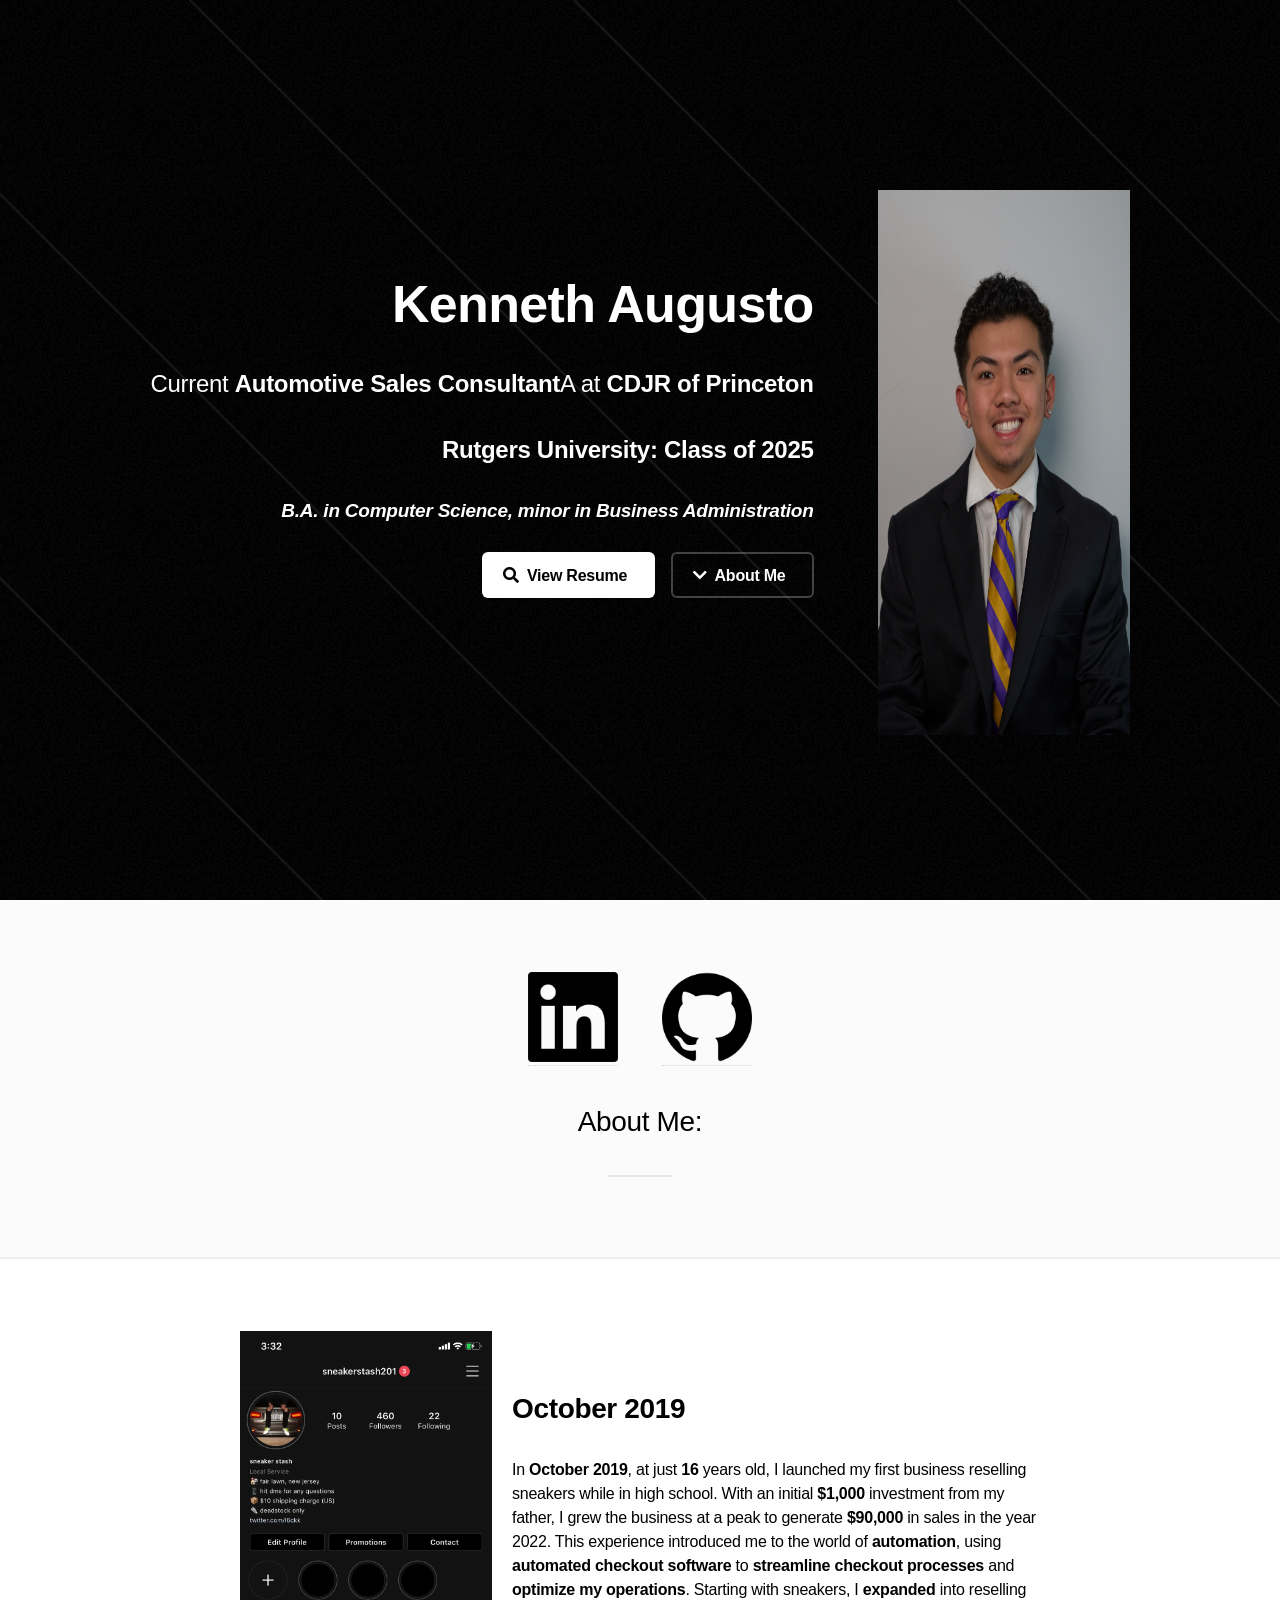
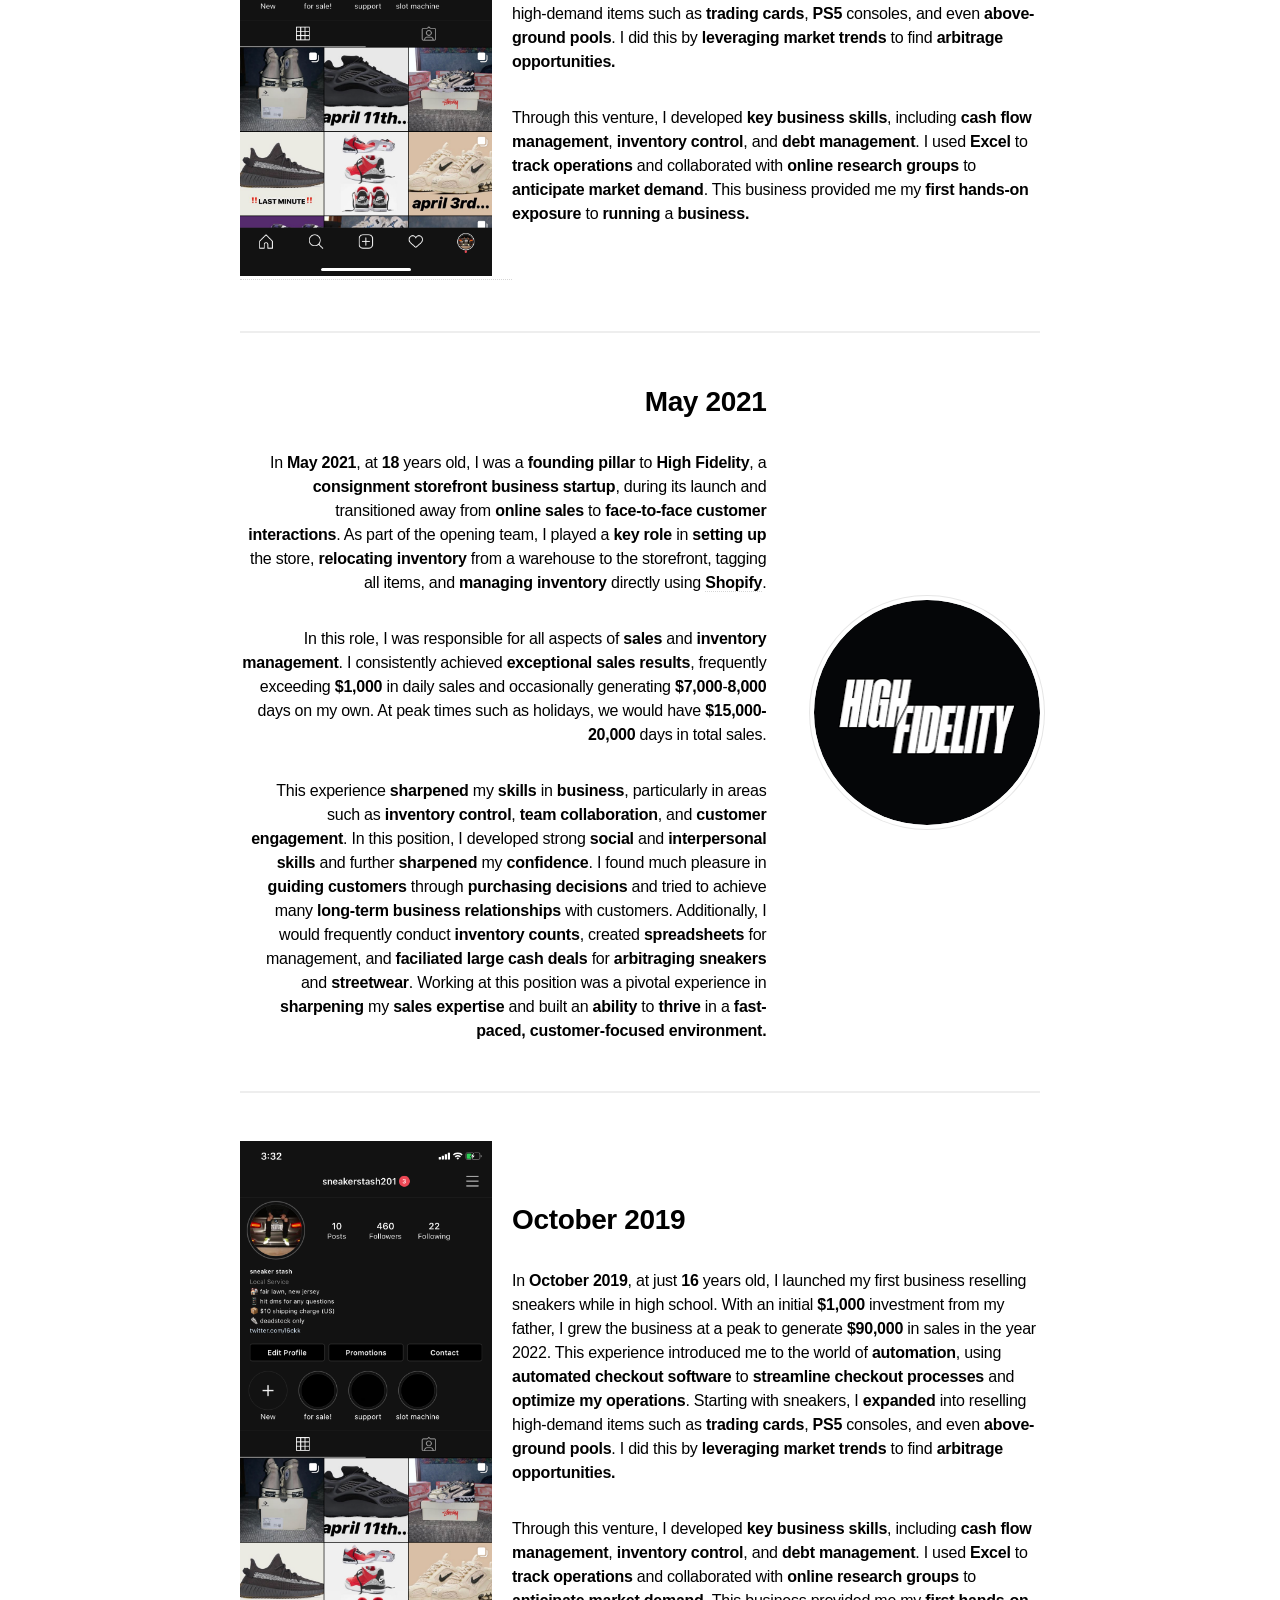
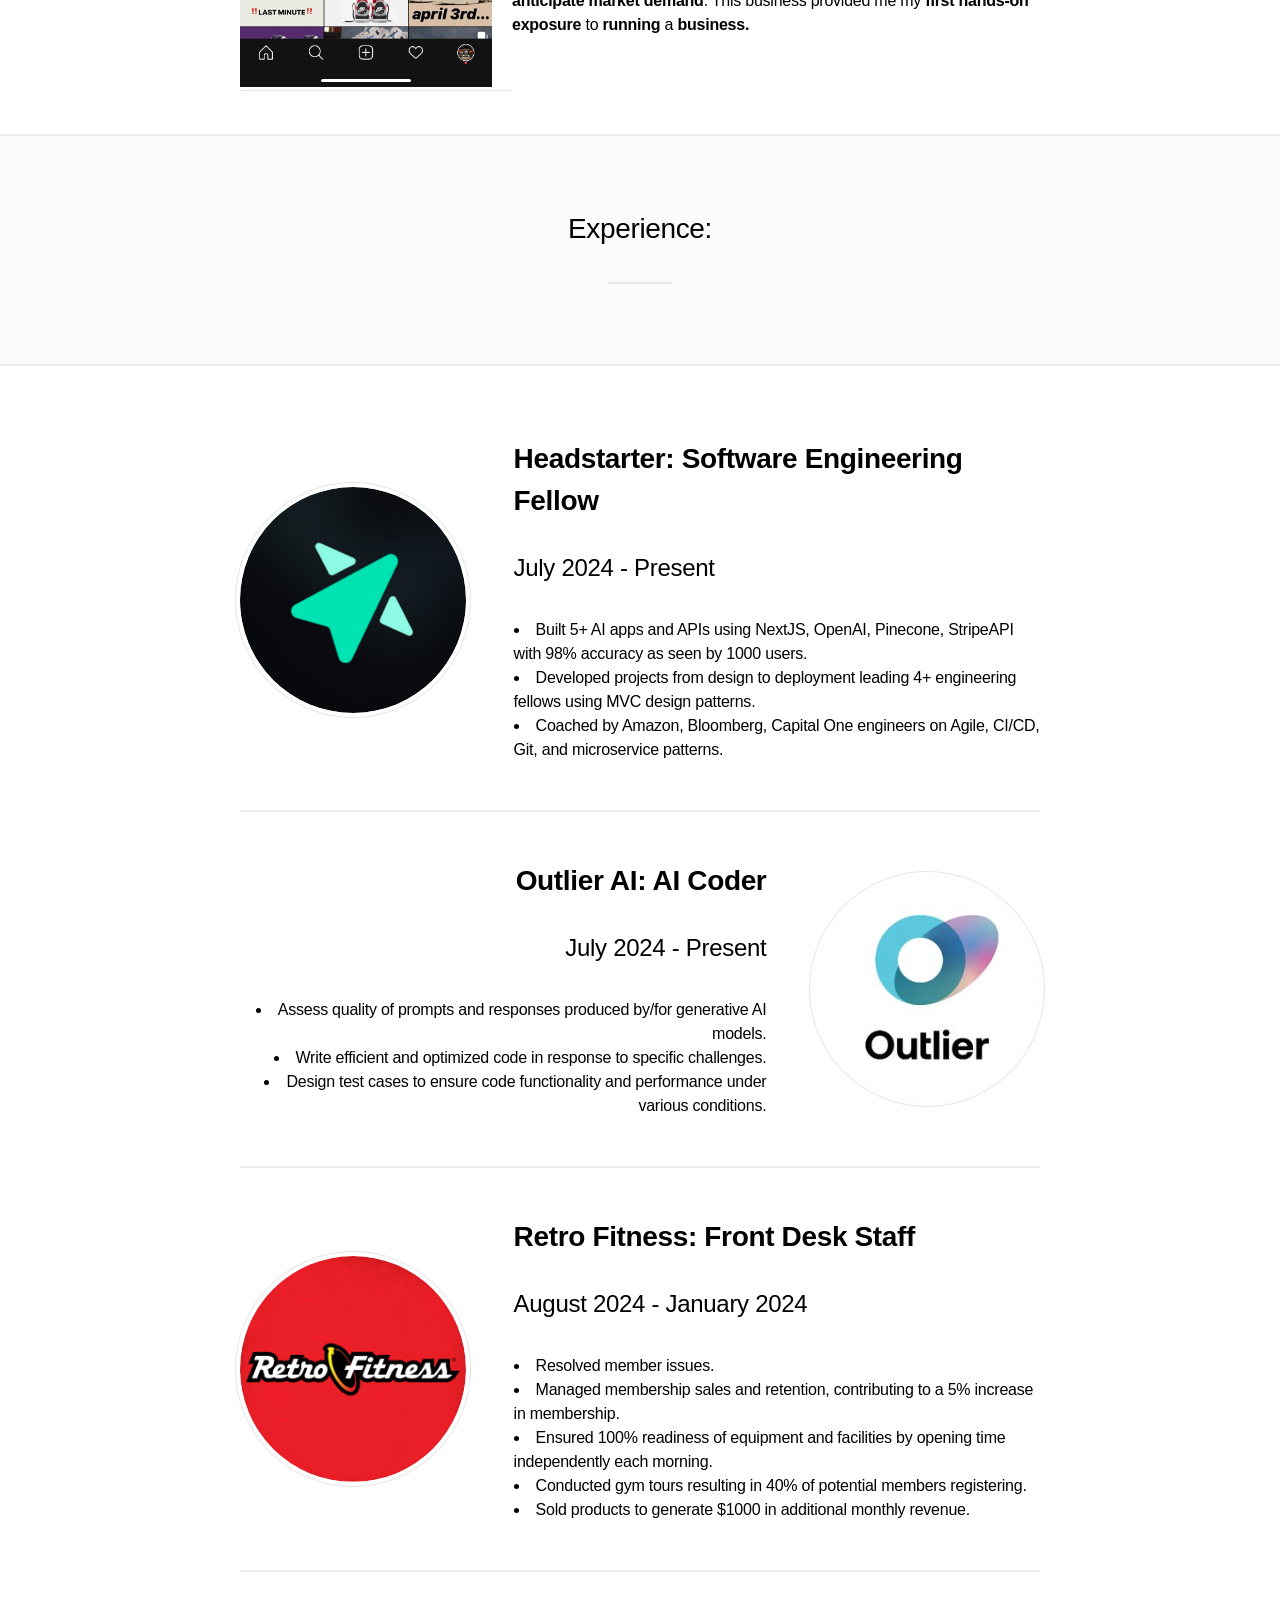
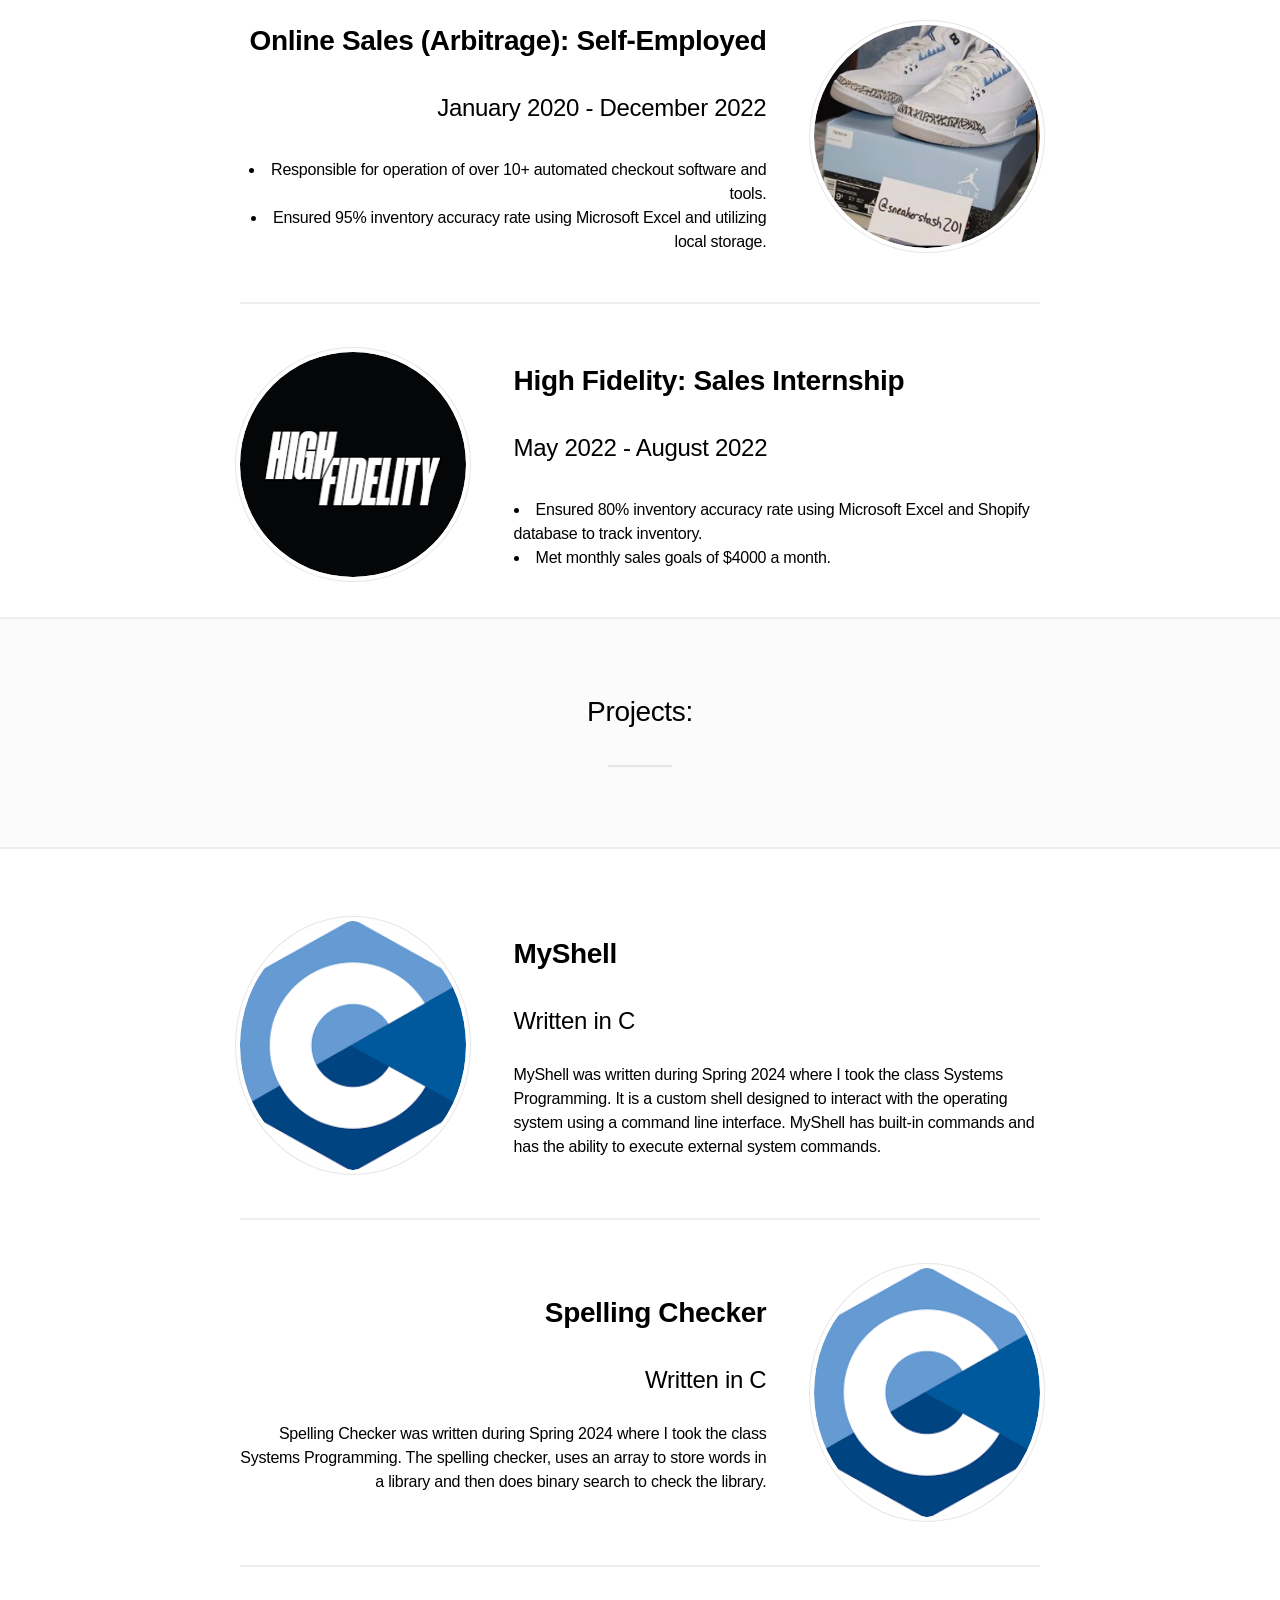
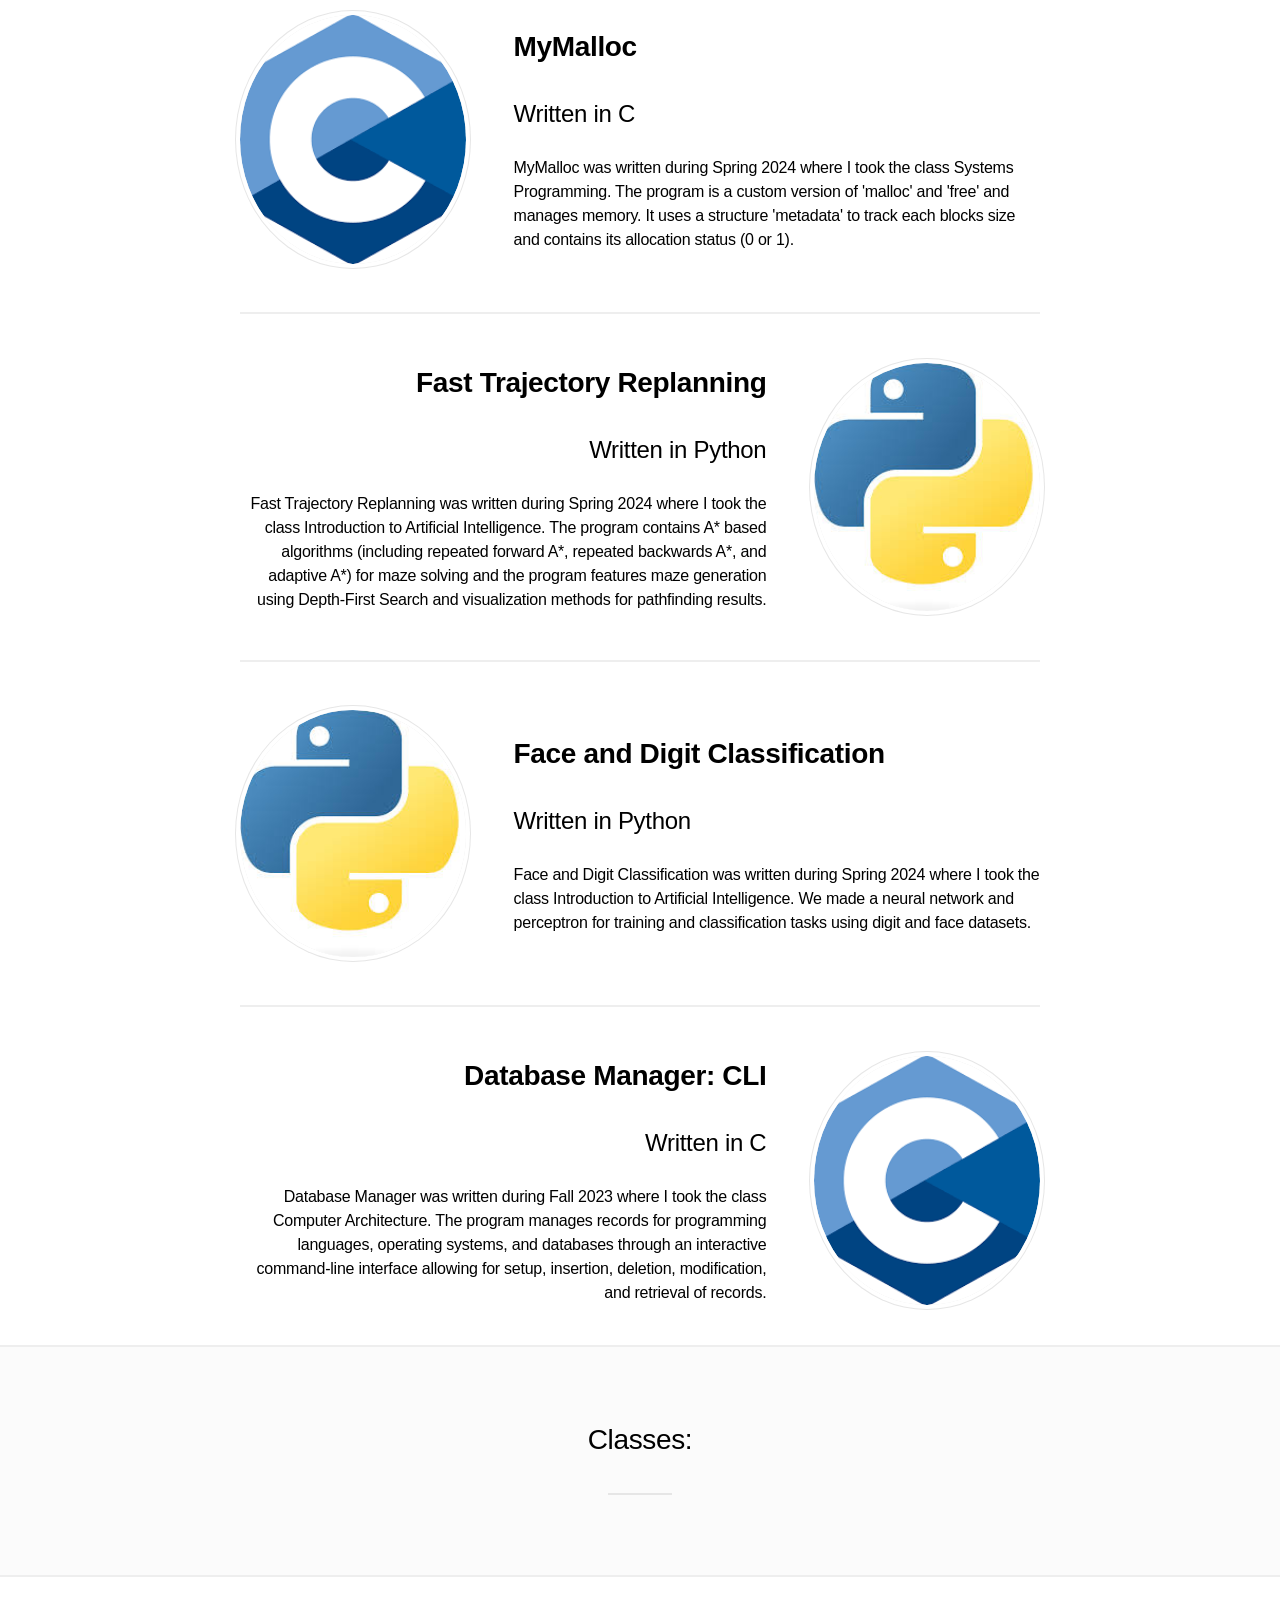
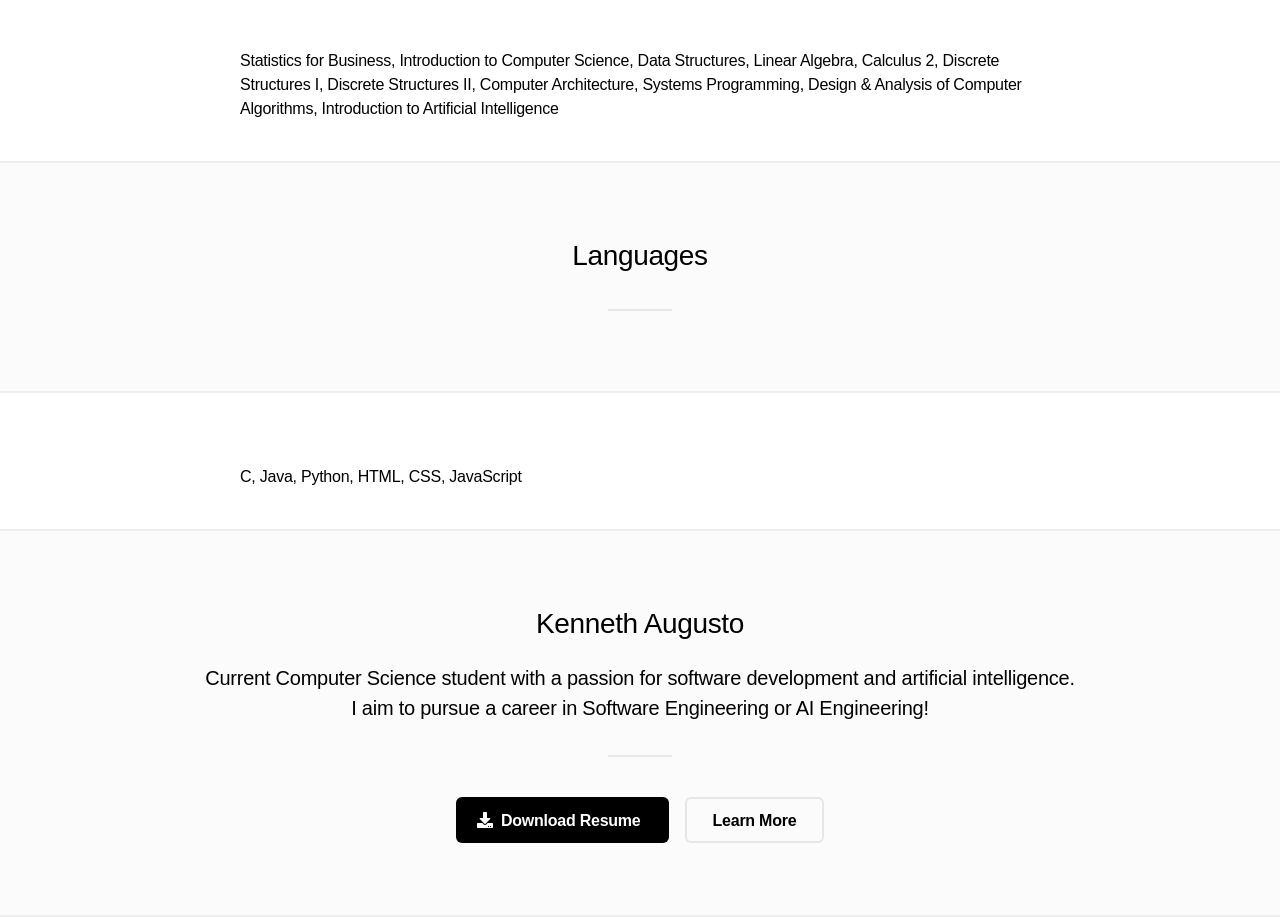
==== commit 0a6a21f8: "Updated" ====
--- a/index.html
+++ b/index.html
@@ -6,7 +6,7 @@
 -->
 <html>
 	<head>
-		<title>Kenneth Augusto | Engineer</title>
+		<title>Kenneth Augusto</title>
 		<meta charset="utf-8" />
 		<meta name="viewport" content="width=device-width, initial-scale=1, user-scalable=no" />
 		<link rel="stylesheet" href="assets/css/main.css" />
@@ -20,13 +20,15 @@
 			<header id="header">
 				<div class="content">
 					<h1><a href="#">Kenneth <b>Augusto</b></a></h1>
-					<p><b>C</b>omputer <b>S</b>cience <b>@</b> <b>Rutgers Univ-New Brunswick</b></p>
+					<p><h3>Current <b><a href="https://www.instagram.com/kennysellskars/">Automotive Sales Consultant</b></a>A at <a href="https://www.cdjrofprinceton.com/"><b>CDJR of Princeton</b></a></h3></p>
+					<p><h3><b>Rutgers University: Class of 2025</b></h3></p>
+					<p style="font-size: 19px;"><b><i>B.A. in Computer Science, minor in Business Administration</i></b></p>
 					<ul class="actions">
-						<li><a href="Kenneth_Augusto_Resume.pdf" class="button primary icon solid fa-download">Download</a></li>
-						<li><a href="#education" class="button icon solid fa-chevron-down scrolly">More</a></li>
+						<li><a href="Kenneth_Augusto_Resume.pdf" class="button primary icon solid fa-search">View Resume</a></li>
+						<li><a href="#education" class="button icon solid fa-chevron-down scrolly">About Me</a></li>
 					</ul>
 				</div>
-				<div class=""><div class="inner"><img src="images/Kenneth_Augusto_Portrait.jpg" width="252" height="378" alt="" /></div></div>
+				<div class=""><div class="inner"><img src="images/Kenneth_Augusto_Portrait.jpg" width="252" height="545" alt="" /></div></div>
 			</header>
 
 		<!-- One -->
@@ -36,7 +38,7 @@
 					<li><a href="https://github.com/kennethaugusto"><img src="images/GitHub_Logo.png" width="90" height="90"></a></li>
 				</ul>
 				<header class="major">
-					<h2>Education:</h2>
+					<h2>About Me:</h2>
 				</header>
 			</section>
 
@@ -44,21 +46,29 @@
 			<section id="two" class="wrapper">
 				<div class="inner alt">
 					<section class="spotlight">
-						<div class="image"><a href="https://www.cs.rutgers.edu/"><img src="images/Rutgers_sqlogo.jpg" alt="" /></a></div>
-						<div class="content">
-							<h2><b>Rutgers University-New Brunswick:</b></h2>
-							<h3>Bachelor of Arts in Computer Science, Minor in Business Administration</h3>
-							<p>Expected Graduation: May 2025</p>
-						</div>
-					</section>
-					<section class="spotlight">
-						<div class="image"><a href="https://flhs.fairlawnschools.org/"><img src="images/FLHS_Logo.png" alt="" /></a></div>
-						<div class="content">
-							<h2><b>Fair Lawn High School:</b></h2>
-							<h3>High School Diploma</h3>
-							<p>September 2017 - June 2021</p>
-						</div>
-					</section>		
+						<div class="inner"><a><img src="images/SneakerStash.PNG" width="252" alt=""style="margin-right: 20px;"/></a></div>
+						<div class="content">
+							<h2><b>October 2019</b></h2>
+							<p>In <b>October 2019</b>, at just <b>16</b> years old, I launched my first business reselling sneakers while in high school. With an initial <b>$1,000</b> investment from my father, I grew the business at a peak to generate <b>$90,000</b> in sales in the year 2022. This experience introduced me to the world of <b>automation</b>, using <b>automated checkout software</b> to <b>streamline checkout processes</b> and <b>optimize my operations</b>. Starting with sneakers, I <b>expanded</b> into reselling high-demand items such as <b>trading cards</b>, <b>PS5</b> consoles, and even <b>above-ground pools</b>. I did this by <b>leveraging market trends</b> to find <b>arbitrage opportunities.</b></p>
+							<p>Through this venture, I developed <b>key business skills</b>, including <b>cash flow management</b>, <b>inventory control</b>, and <b>debt management</b>. I used <b>Excel</b> to <b>track operations</b> and collaborated with <b>online research groups</b> to <b>anticipate market demand</b>. This business provided me my <b>first hands-on exposure</b> to <b>running</b> a <b>business.</b></p>
+						</div> 
+					</section>
+					<section class="spotlight">
+						<div class="image"><a href="https://www.highfidelity.us/"><img src="images/HF_Logo.png" alt="" /></a></div>
+						<div class="content">
+							<h2><b>May 2021</b></h2>
+							<p>In <b>May 2021</b>, at <b>18</b> years old, I was a <b>founding pillar</b> to <b>High Fidelity</b>, a <b>consignment storefront business startup</b>, during its launch and transitioned away from <b>online sales</b> to <b>face-to-face customer interactions</b>. As part of the opening team, I played a <b>key role</b> in <b>setting up</b> the store, <b>relocating inventory</b> from a warehouse to the storefront, tagging all items, and <b>managing inventory</b> directly using <b><a href="https://www.shopify.com/">Shopify</a></b>.</p>
+							<p>In this role, I was responsible for all aspects of <b>sales</b> and <b>inventory management</b>. I consistently achieved <b>exceptional sales results</b>, frequently exceeding <b>$1,000</b> in daily sales and occasionally generating <b>$7,000</b>-<b>8,000</b> days on my own. At peak times such as holidays, we would have <b>$15,000-20,000</b> days in total sales.</p>
+							<p>This experience <b>sharpened</b> my <b>skills</b> in <b>business</b>, particularly in areas such as <b>inventory control</b>, <b>team collaboration</b>, and <b>customer engagement</b>. In this position, I developed strong <b>social</b> and <b>interpersonal skills</b> and further <b>sharpened</b> my <b>confidence</b>. I found much pleasure in <b>guiding customers</b> through <b>purchasing decisions</b> and tried to achieve many <b>long-term business relationships</b> with customers. Additionally, I would frequently conduct <b>inventory counts</b>, created <b>spreadsheets</b> for management, and <b>faciliated large cash deals</b> for <b>arbitraging sneakers</b> and <b>streetwear</b>. Working at this position was a pivotal experience in <b>sharpening</b> my <b>sales expertise</b> and built an <b>ability</b> to <b>thrive</b> in a <b>fast-paced, customer-focused environment.</b></p>
+						</div>
+					</section>
+					<section class="spotlight">
+						<div class="inner"><a><img src="images/SneakerStash.PNG" width="252" alt=""style="margin-right: 20px;"/></a></div>
+						<div class="content">
+							<h2><b>October 2019</b></h2>
+							<p>In <b>October 2019</b>, at just <b>16</b> years old, I launched my first business reselling sneakers while in high school. With an initial <b>$1,000</b> investment from my father, I grew the business at a peak to generate <b>$90,000</b> in sales in the year 2022. This experience introduced me to the world of <b>automation</b>, using <b>automated checkout software</b> to <b>streamline checkout processes</b> and <b>optimize my operations</b>. Starting with sneakers, I <b>expanded</b> into reselling high-demand items such as <b>trading cards</b>, <b>PS5</b> consoles, and even <b>above-ground pools</b>. I did this by <b>leveraging market trends</b> to find <b>arbitrage opportunities.</b></p>
+							<p>Through this venture, I developed <b>key business skills</b>, including <b>cash flow management</b>, <b>inventory control</b>, and <b>debt management</b>. I used <b>Excel</b> to <b>track operations</b> and collaborated with <b>online research groups</b> to <b>anticipate market demand</b>. This business provided me my <b>first hands-on exposure</b> to <b>running</b> a <b>business.</b></p>
+						</div> 		
 				</div>
 			</section>
 
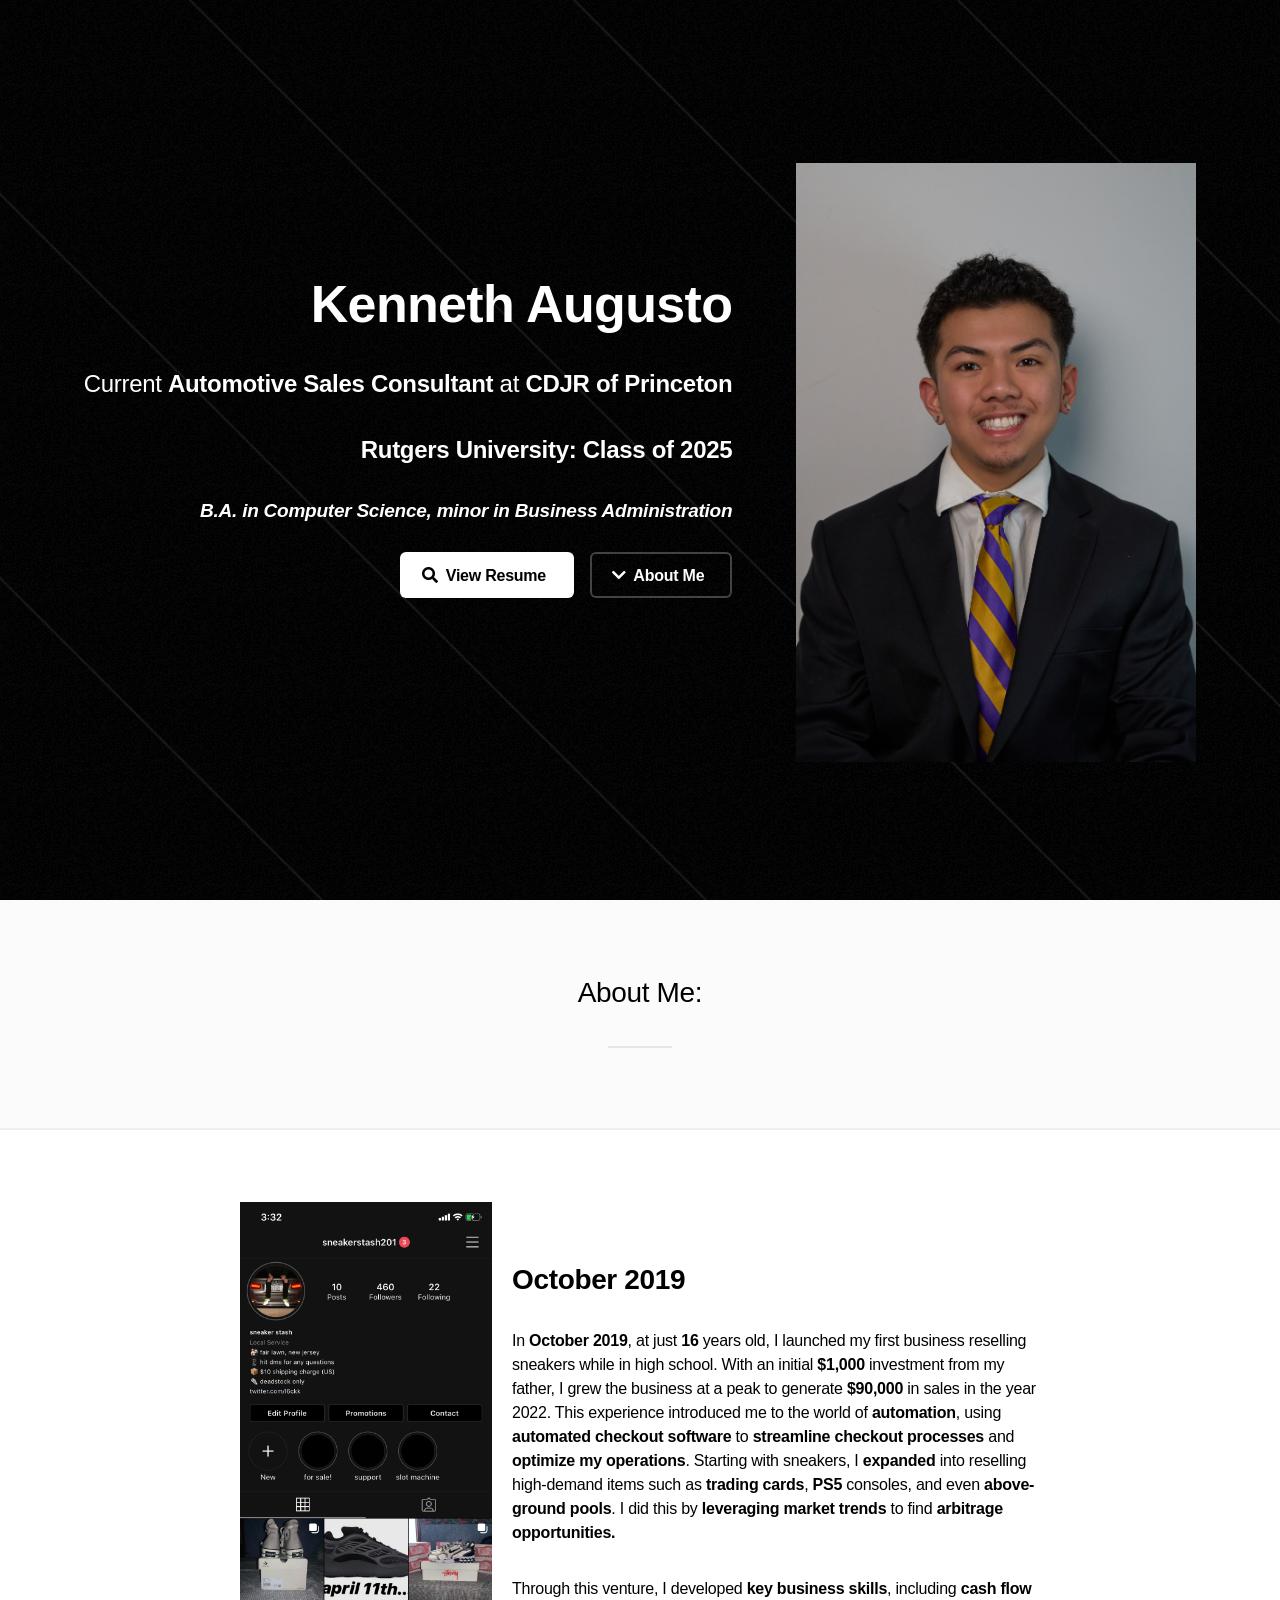
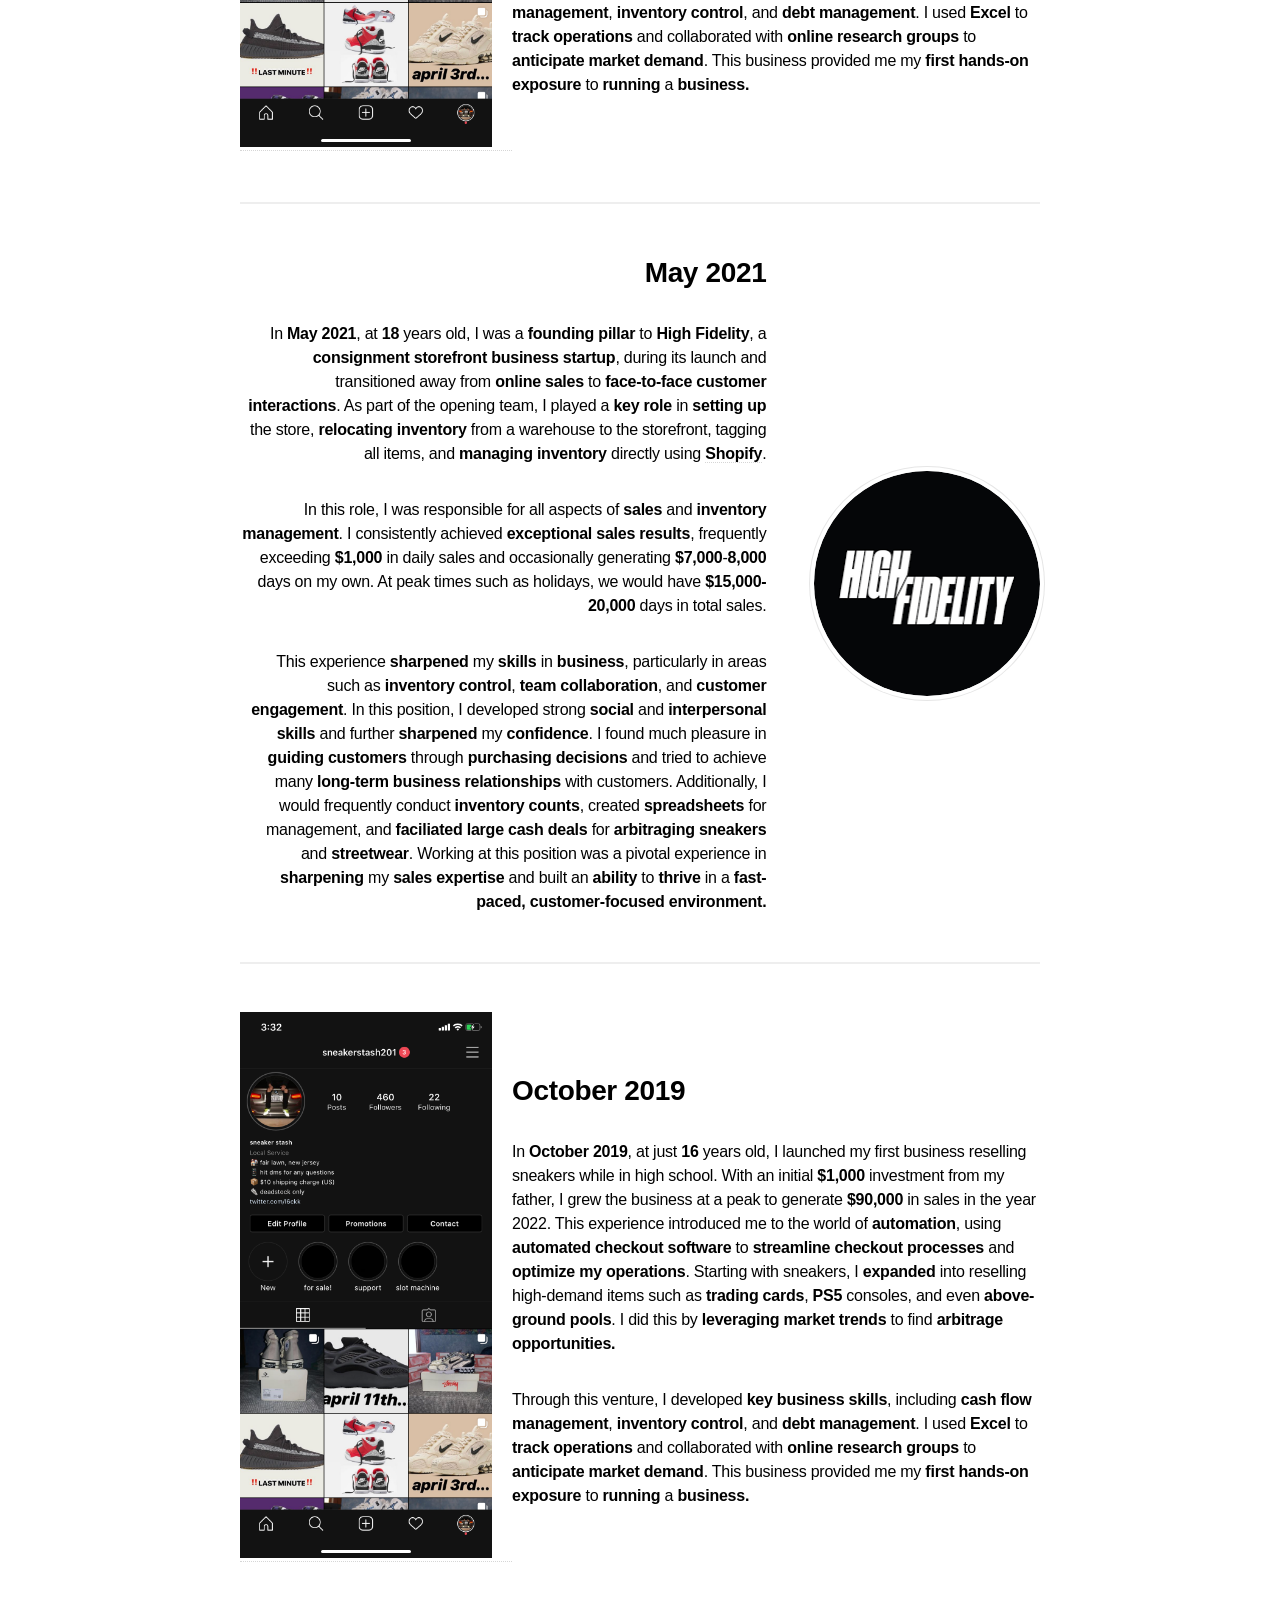
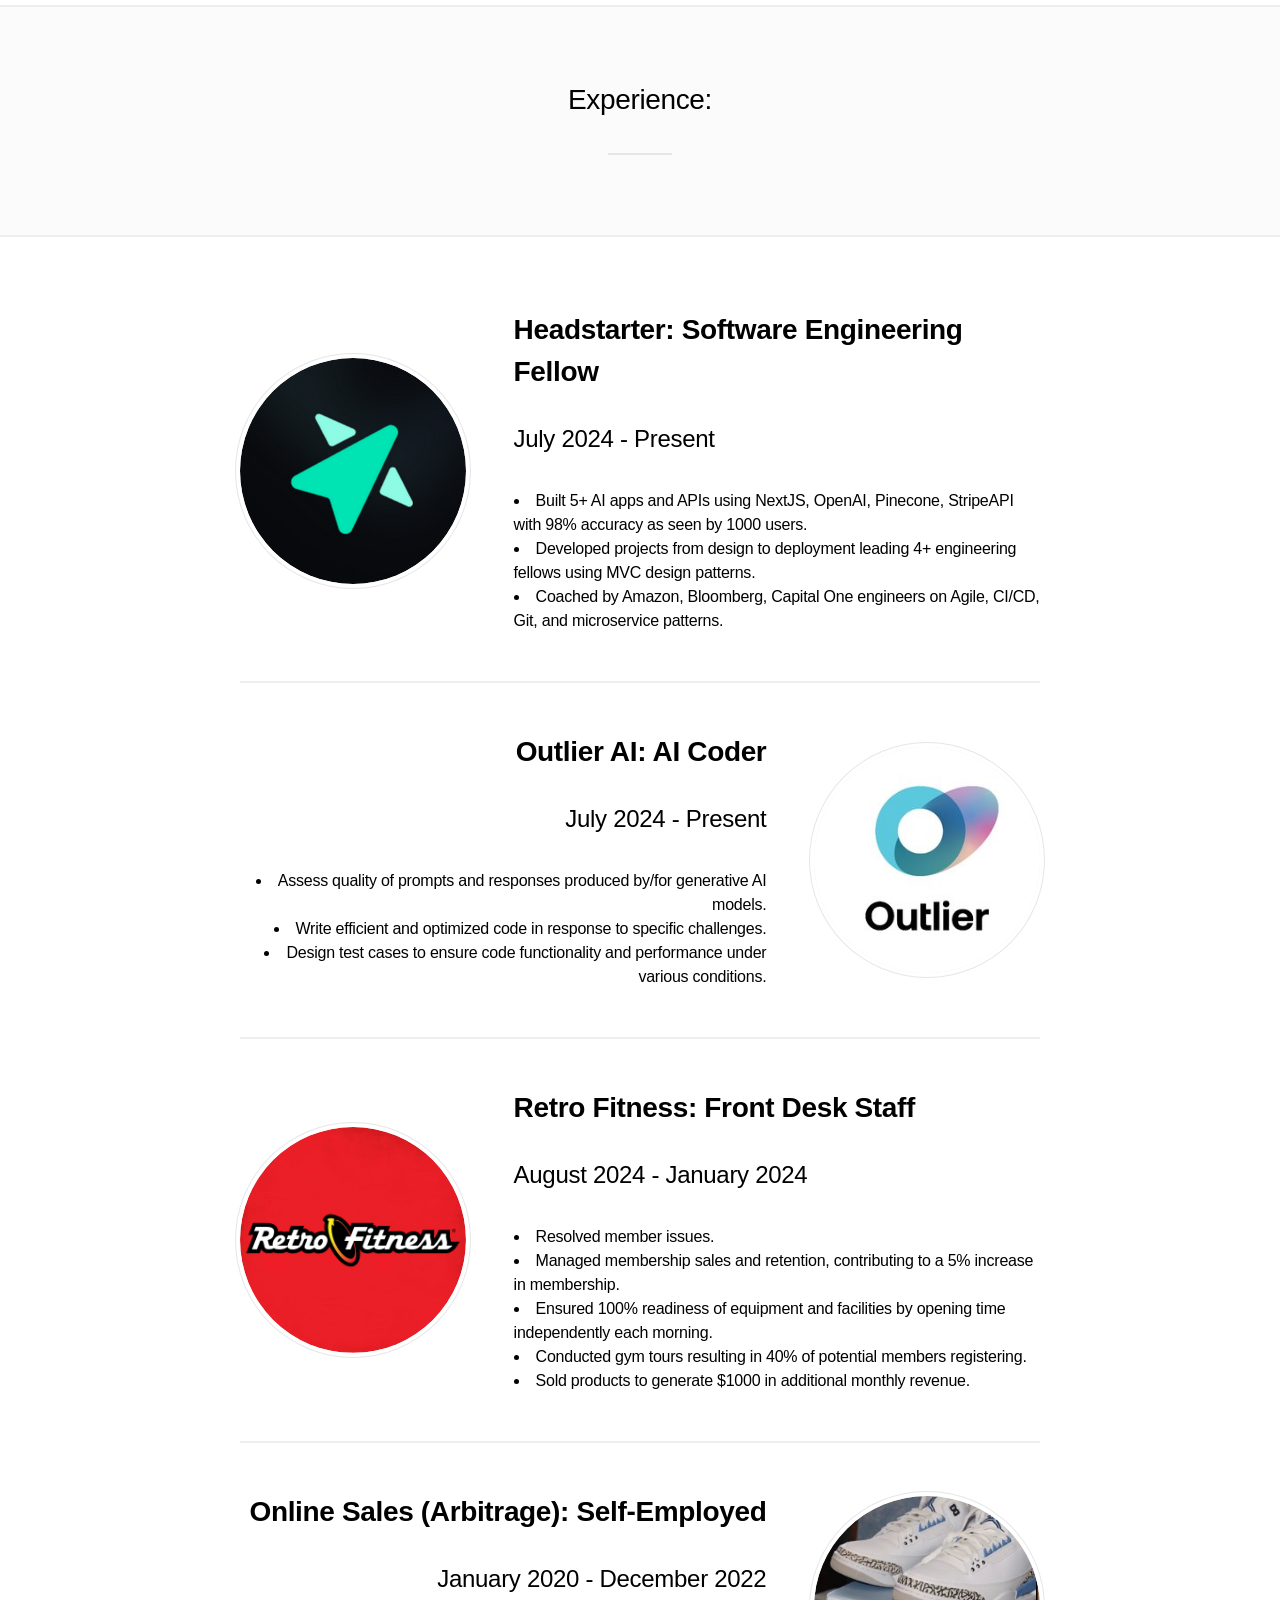
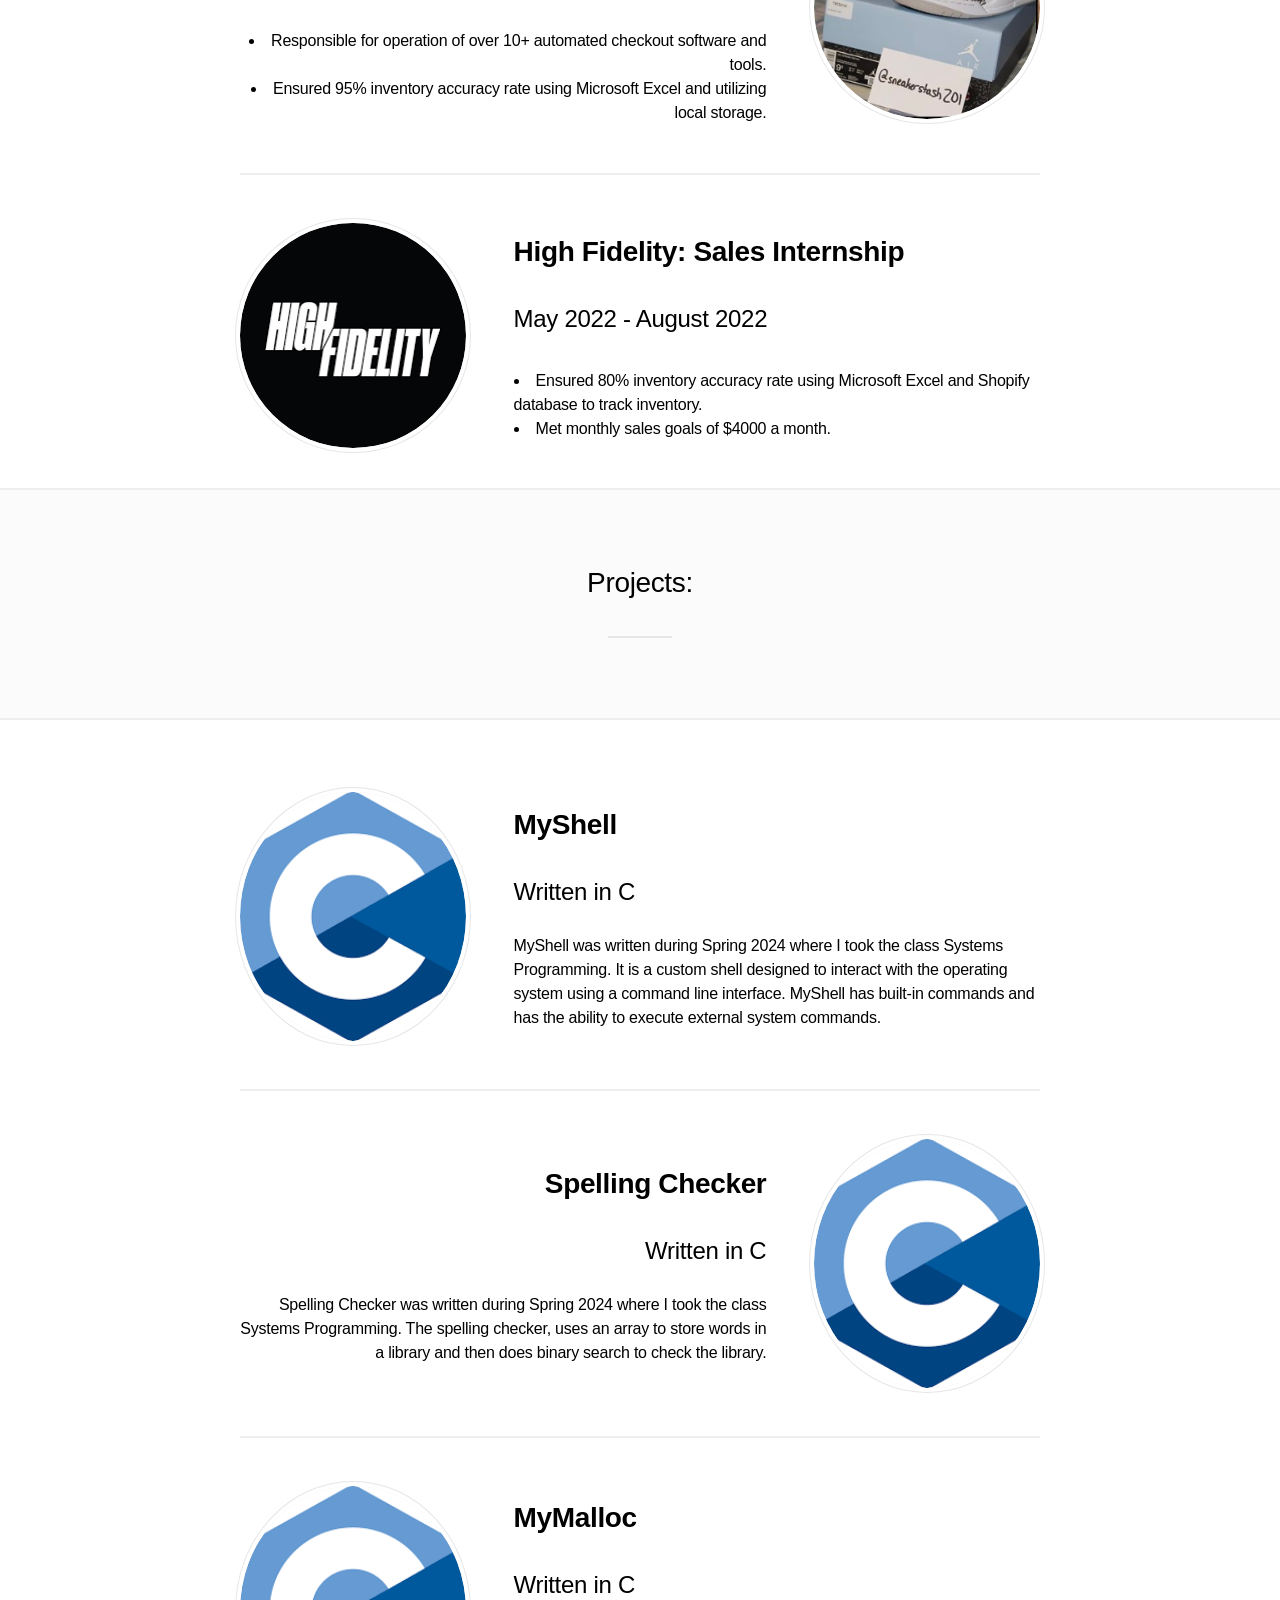
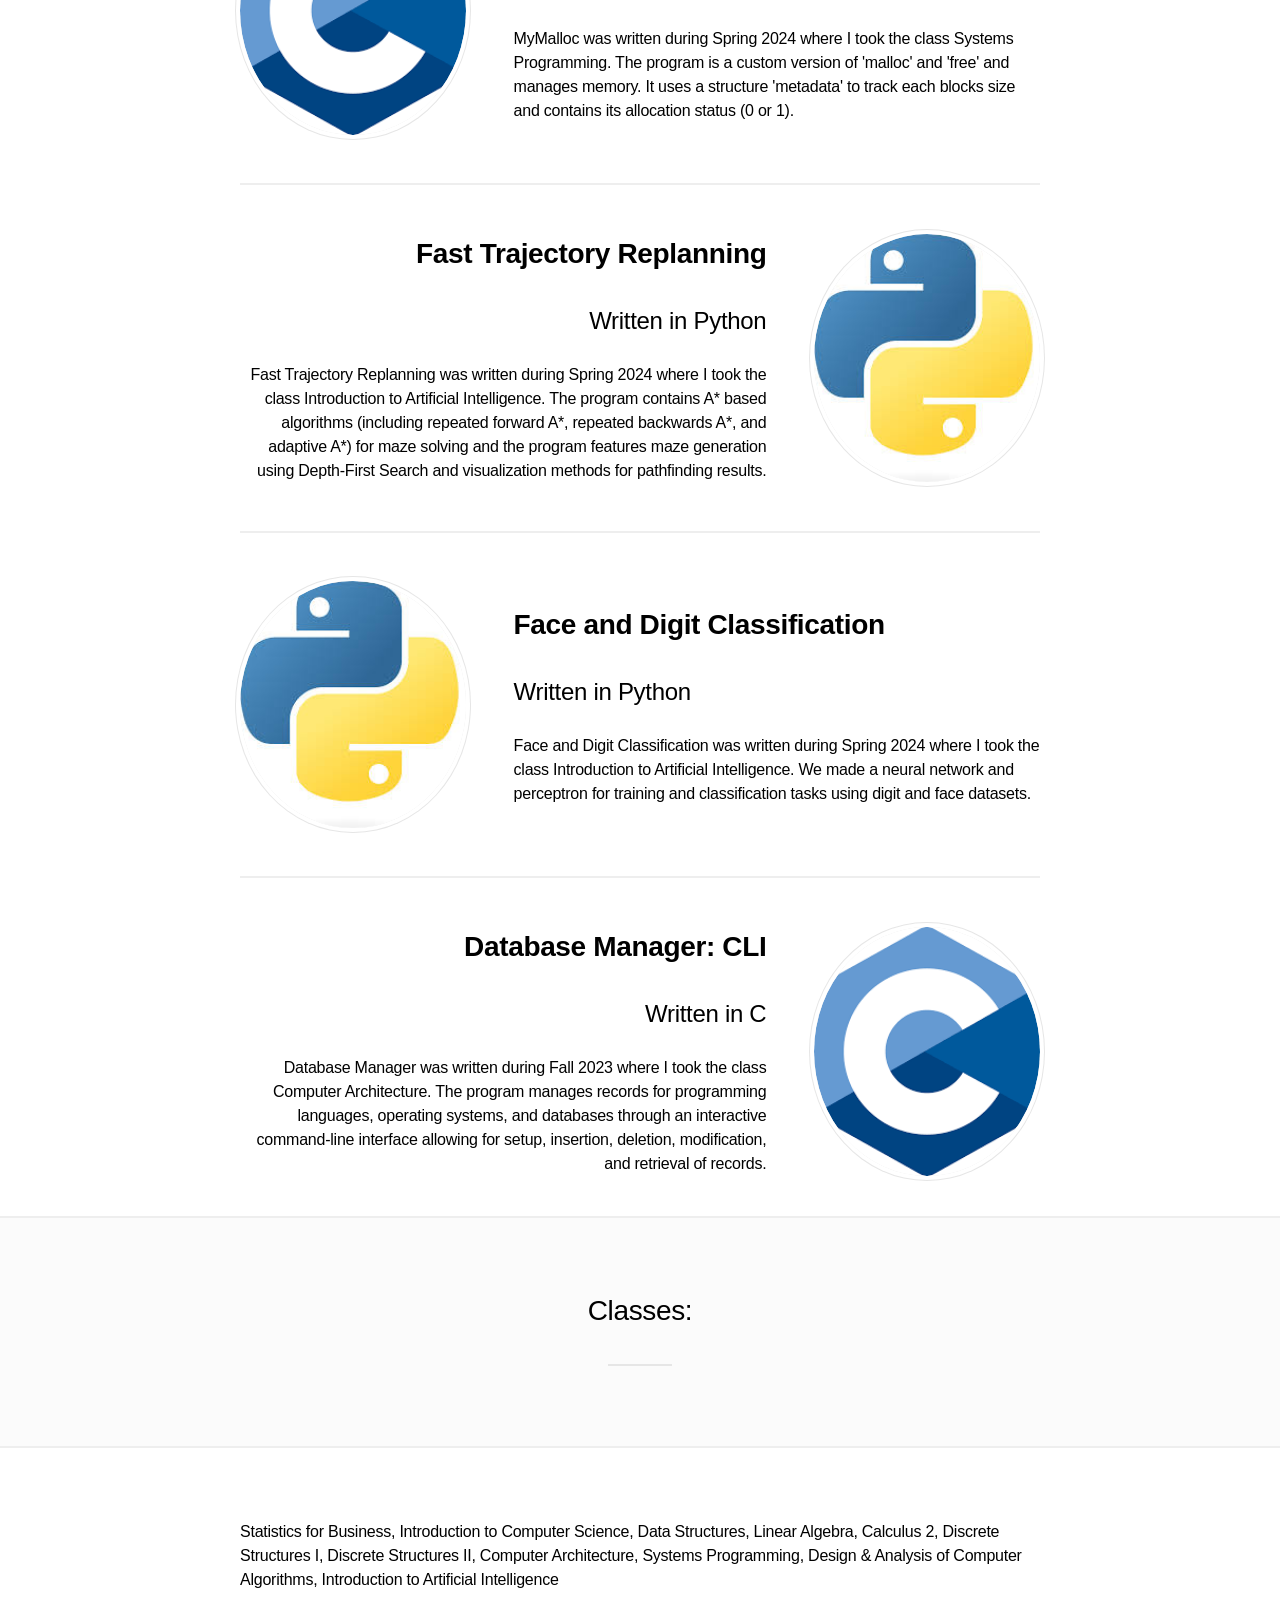
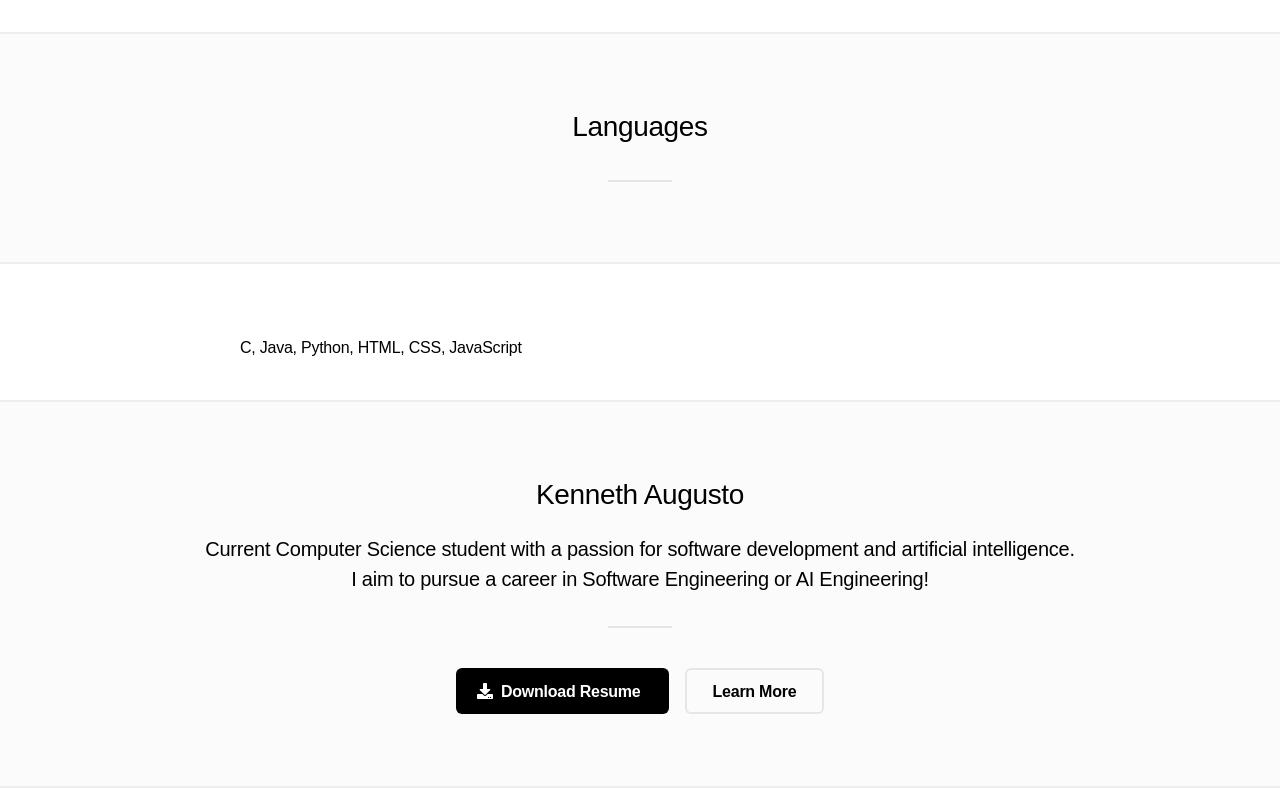
==== commit cba34c6c: "Updated" ====
--- a/index.html
+++ b/index.html
@@ -20,7 +20,7 @@
 			<header id="header">
 				<div class="content">
 					<h1><a href="#">Kenneth <b>Augusto</b></a></h1>
-					<p><h3>Current <b><a href="https://www.instagram.com/kennysellskars/">Automotive Sales Consultant</b></a>A at <a href="https://www.cdjrofprinceton.com/"><b>CDJR of Princeton</b></a></h3></p>
+					<p><h3>Current <b><a href="https://www.instagram.com/kennysellskars/">Automotive Sales Consultant</b></a> at <a href="https://www.cdjrofprinceton.com/"><b>CDJR of Princeton</b></a></h3></p>
 					<p><h3><b>Rutgers University: Class of 2025</b></h3></p>
 					<p style="font-size: 19px;"><b><i>B.A. in Computer Science, minor in Business Administration</i></b></p>
 					<ul class="actions">
@@ -28,15 +28,17 @@
 						<li><a href="#education" class="button icon solid fa-chevron-down scrolly">About Me</a></li>
 					</ul>
 				</div>
-				<div class=""><div class="inner"><img src="images/Kenneth_Augusto_Portrait.jpg" width="252" height="545" alt="" /></div></div>
+				<div class=""><div class="inner"><img src="images/Kenneth_Augusto_Portrait.jpg" width="400" alt="" /></div></div>
 			</header>
 
 		<!-- One -->
 			<section id="education" class="wrapper style2 special">
+				<!--
 				<ul class="icons major">
 					<li><a href="https://www.linkedin.com/in/kenneth-augusto/"><img src="images/LinkedIn_Logo.png" width="90" height="90"></a></li>
 					<li><a href="https://github.com/kennethaugusto"><img src="images/GitHub_Logo.png" width="90" height="90"></a></li>
 				</ul>
+				-->
 				<header class="major">
 					<h2>About Me:</h2>
 				</header>
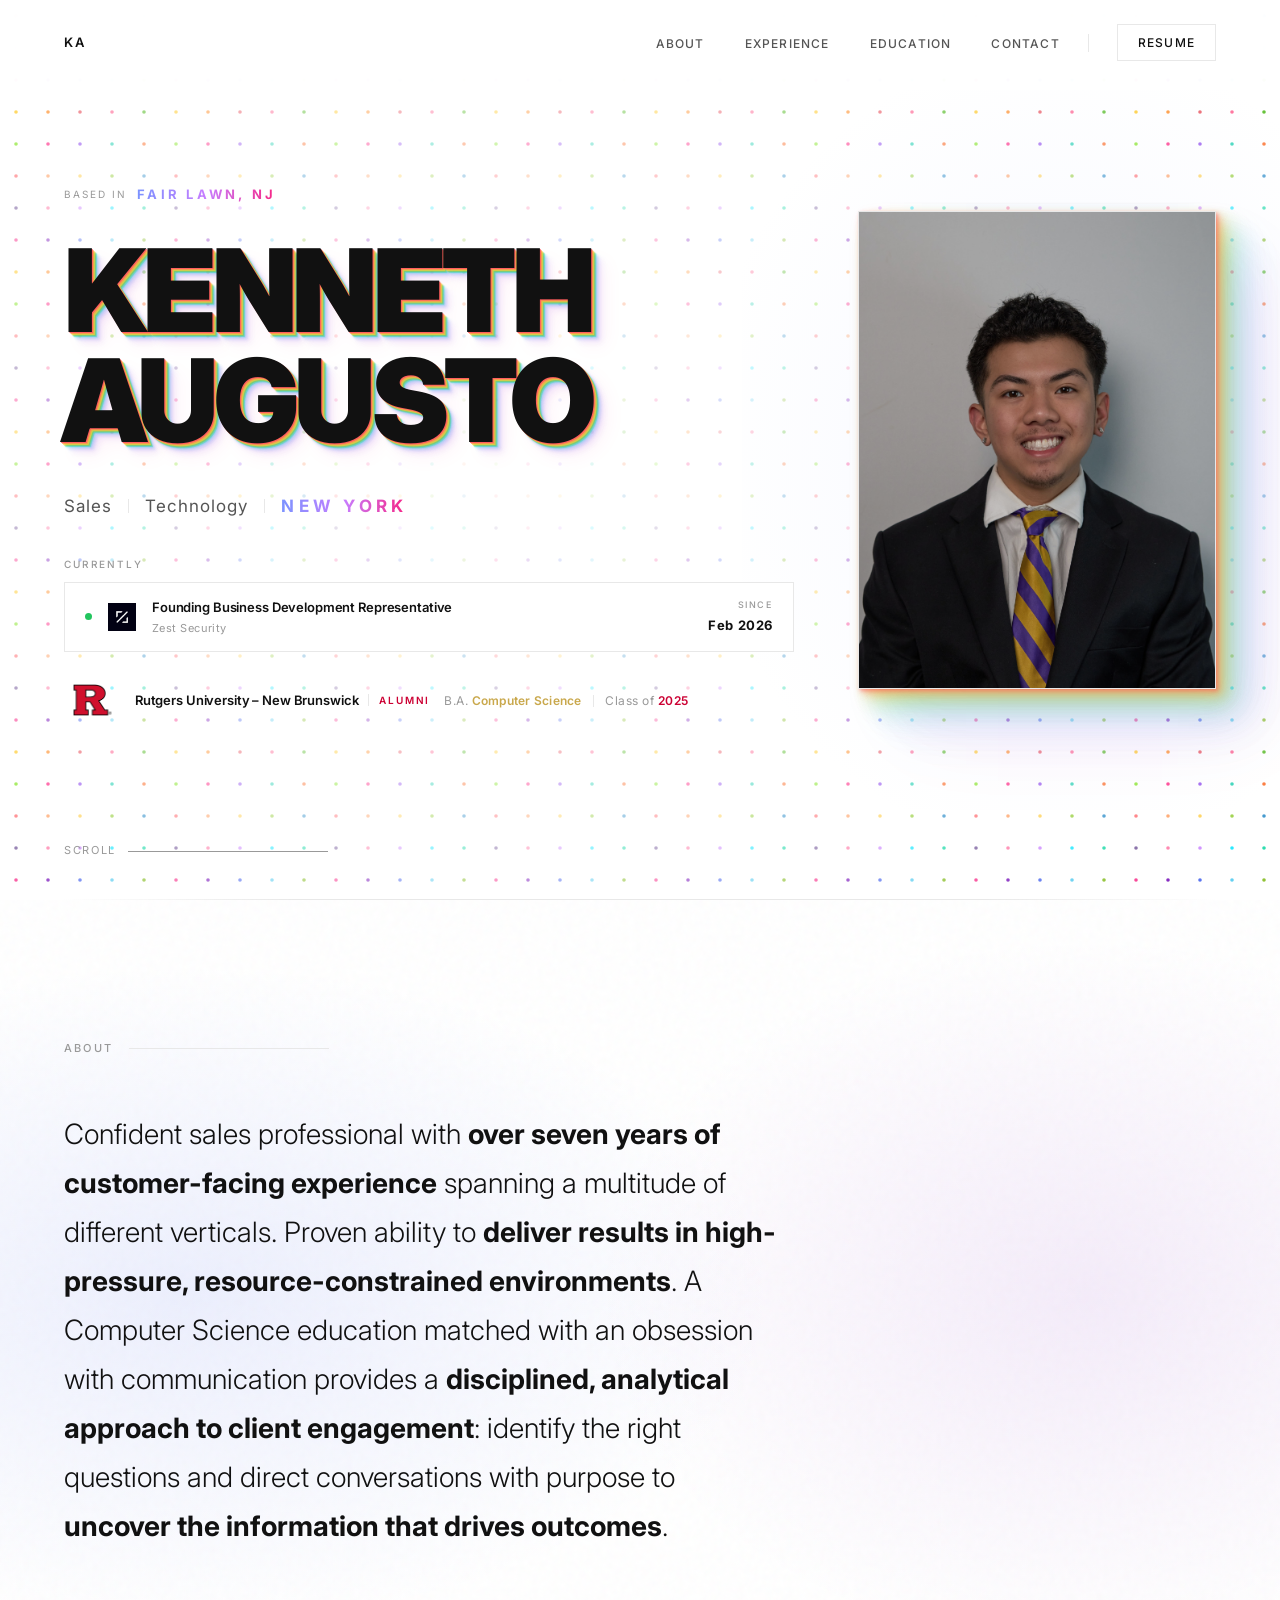
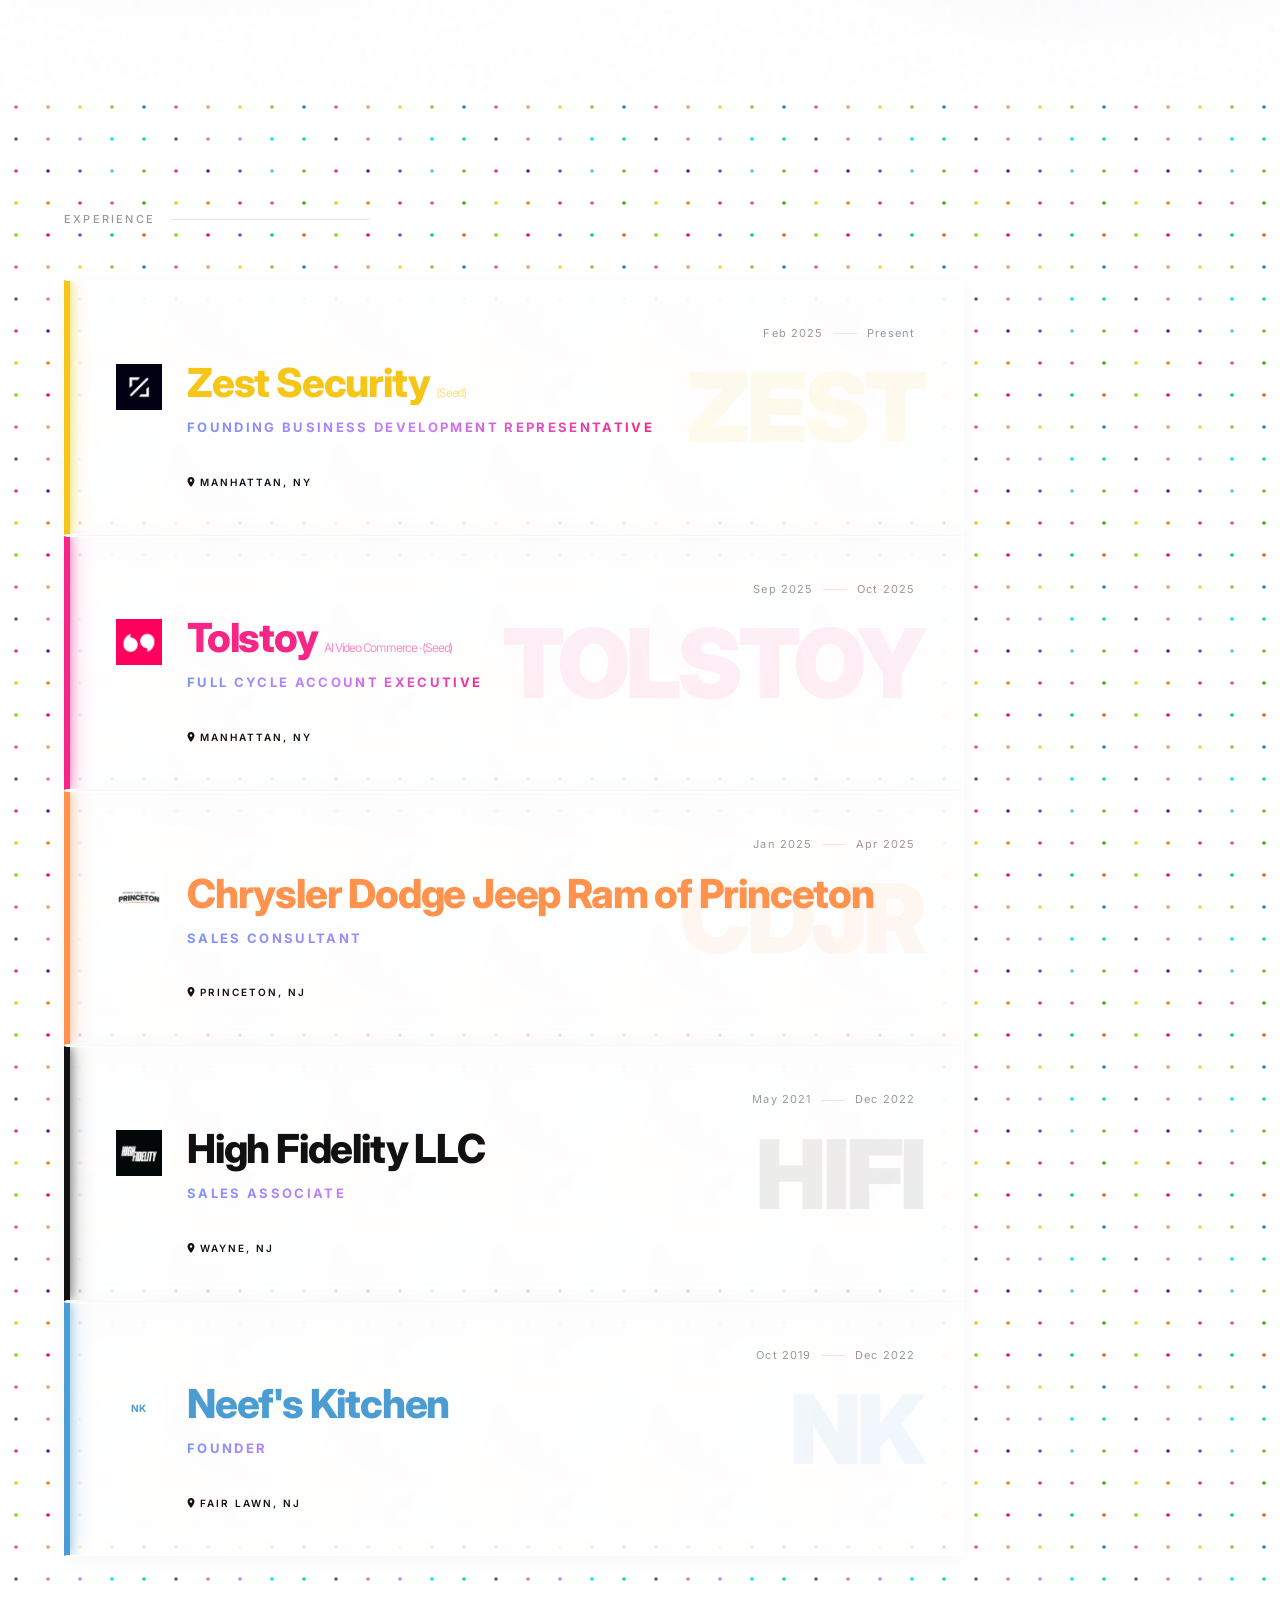
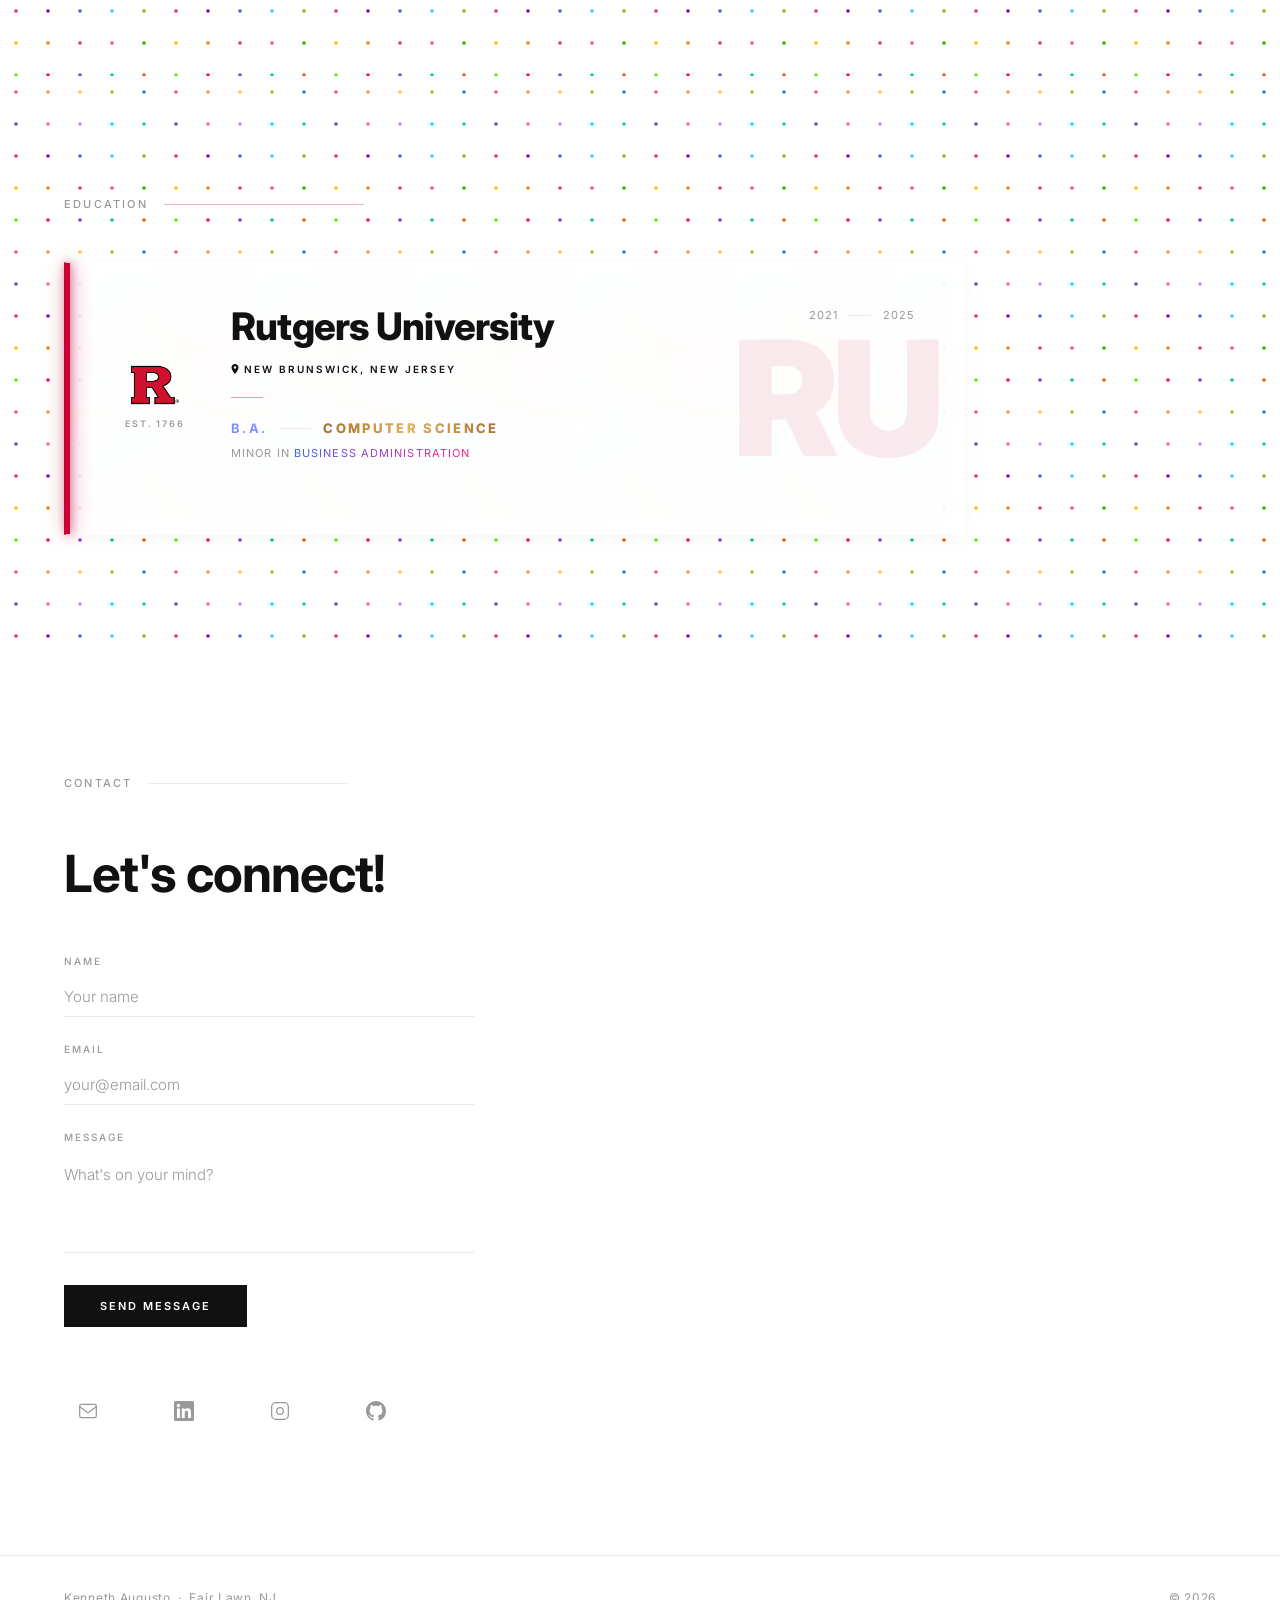
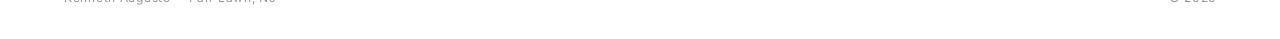
==== commit 23aededf: "new index file" ====
--- a/index.html
+++ b/index.html
@@ -1,597 +1,1930 @@
-<!DOCTYPE HTML>
-<!--
-	Fractal by HTML5 UP
-	html5up.net | @ajlkn
-	Free for personal and commercial use under the CCA 3.0 license (html5up.net/license)
--->
-<html>
-	<head>
-		<title>Kenneth Augusto</title>
-		<meta charset="utf-8" />
-		<meta name="viewport" content="width=device-width, initial-scale=1, user-scalable=no" />
-		<link rel="stylesheet" href="assets/css/main.css" />
-		<link rel="stylesheet" href="styles.css" />
-		<noscript><link rel="stylesheet" href="assets/css/noscript.css" /></noscript>
-	</head>
-	<body class="is-preload">
-
-
-		<!-- Header -->
-			<header id="header">
-				<div class="content">
-					<h1><a href="#">Kenneth <b>Augusto</b></a></h1>
-					<p><h3>Current <b><a href="https://www.instagram.com/kennysellskars/">Automotive Sales Consultant</b></a> at <a href="https://www.cdjrofprinceton.com/"><b>CDJR of Princeton</b></a></h3></p>
-					<p><h3><b>Rutgers University: Class of 2025</b></h3></p>
-					<p style="font-size: 19px;"><b><i>B.A. in Computer Science, minor in Business Administration</i></b></p>
-					<ul class="actions">
-						<li><a href="Kenneth_Augusto_Resume.pdf" class="button primary icon solid fa-search">View Resume</a></li>
-						<li><a href="#education" class="button icon solid fa-chevron-down scrolly">About Me</a></li>
-					</ul>
-				</div>
-				<div class=""><div class="inner"><img src="images/Kenneth_Augusto_Portrait.jpg" width="400" alt="" /></div></div>
-			</header>
-
-		<!-- One -->
-			<section id="education" class="wrapper style2 special">
-				<!--
-				<ul class="icons major">
-					<li><a href="https://www.linkedin.com/in/kenneth-augusto/"><img src="images/LinkedIn_Logo.png" width="90" height="90"></a></li>
-					<li><a href="https://github.com/kennethaugusto"><img src="images/GitHub_Logo.png" width="90" height="90"></a></li>
-				</ul>
-				-->
-				<header class="major">
-					<h2>About Me:</h2>
-				</header>
-			</section>
-
-		<!-- Two -->
-			<section id="two" class="wrapper">
-				<div class="inner alt">
-					<section class="spotlight">
-						<div class="inner"><a><img src="images/SneakerStash.PNG" width="252" alt=""style="margin-right: 20px;"/></a></div>
-						<div class="content">
-							<h2><b>October 2019</b></h2>
-							<p>In <b>October 2019</b>, at just <b>16</b> years old, I launched my first business reselling sneakers while in high school. With an initial <b>$1,000</b> investment from my father, I grew the business at a peak to generate <b>$90,000</b> in sales in the year 2022. This experience introduced me to the world of <b>automation</b>, using <b>automated checkout software</b> to <b>streamline checkout processes</b> and <b>optimize my operations</b>. Starting with sneakers, I <b>expanded</b> into reselling high-demand items such as <b>trading cards</b>, <b>PS5</b> consoles, and even <b>above-ground pools</b>. I did this by <b>leveraging market trends</b> to find <b>arbitrage opportunities.</b></p>
-							<p>Through this venture, I developed <b>key business skills</b>, including <b>cash flow management</b>, <b>inventory control</b>, and <b>debt management</b>. I used <b>Excel</b> to <b>track operations</b> and collaborated with <b>online research groups</b> to <b>anticipate market demand</b>. This business provided me my <b>first hands-on exposure</b> to <b>running</b> a <b>business.</b></p>
-						</div> 
-					</section>
-					<section class="spotlight">
-						<div class="image"><a href="https://www.highfidelity.us/"><img src="images/HF_Logo.png" alt="" /></a></div>
-						<div class="content">
-							<h2><b>May 2021</b></h2>
-							<p>In <b>May 2021</b>, at <b>18</b> years old, I was a <b>founding pillar</b> to <b>High Fidelity</b>, a <b>consignment storefront business startup</b>, during its launch and transitioned away from <b>online sales</b> to <b>face-to-face customer interactions</b>. As part of the opening team, I played a <b>key role</b> in <b>setting up</b> the store, <b>relocating inventory</b> from a warehouse to the storefront, tagging all items, and <b>managing inventory</b> directly using <b><a href="https://www.shopify.com/">Shopify</a></b>.</p>
-							<p>In this role, I was responsible for all aspects of <b>sales</b> and <b>inventory management</b>. I consistently achieved <b>exceptional sales results</b>, frequently exceeding <b>$1,000</b> in daily sales and occasionally generating <b>$7,000</b>-<b>8,000</b> days on my own. At peak times such as holidays, we would have <b>$15,000-20,000</b> days in total sales.</p>
-							<p>This experience <b>sharpened</b> my <b>skills</b> in <b>business</b>, particularly in areas such as <b>inventory control</b>, <b>team collaboration</b>, and <b>customer engagement</b>. In this position, I developed strong <b>social</b> and <b>interpersonal skills</b> and further <b>sharpened</b> my <b>confidence</b>. I found much pleasure in <b>guiding customers</b> through <b>purchasing decisions</b> and tried to achieve many <b>long-term business relationships</b> with customers. Additionally, I would frequently conduct <b>inventory counts</b>, created <b>spreadsheets</b> for management, and <b>faciliated large cash deals</b> for <b>arbitraging sneakers</b> and <b>streetwear</b>. Working at this position was a pivotal experience in <b>sharpening</b> my <b>sales expertise</b> and built an <b>ability</b> to <b>thrive</b> in a <b>fast-paced, customer-focused environment.</b></p>
-						</div>
-					</section>
-					<section class="spotlight">
-						<div class="inner"><a><img src="images/SneakerStash.PNG" width="252" alt=""style="margin-right: 20px;"/></a></div>
-						<div class="content">
-							<h2><b>October 2019</b></h2>
-							<p>In <b>October 2019</b>, at just <b>16</b> years old, I launched my first business reselling sneakers while in high school. With an initial <b>$1,000</b> investment from my father, I grew the business at a peak to generate <b>$90,000</b> in sales in the year 2022. This experience introduced me to the world of <b>automation</b>, using <b>automated checkout software</b> to <b>streamline checkout processes</b> and <b>optimize my operations</b>. Starting with sneakers, I <b>expanded</b> into reselling high-demand items such as <b>trading cards</b>, <b>PS5</b> consoles, and even <b>above-ground pools</b>. I did this by <b>leveraging market trends</b> to find <b>arbitrage opportunities.</b></p>
-							<p>Through this venture, I developed <b>key business skills</b>, including <b>cash flow management</b>, <b>inventory control</b>, and <b>debt management</b>. I used <b>Excel</b> to <b>track operations</b> and collaborated with <b>online research groups</b> to <b>anticipate market demand</b>. This business provided me my <b>first hands-on exposure</b> to <b>running</b> a <b>business.</b></p>
-						</div> 		
-				</div>
-			</section>
-
-			<section id="experience" class="wrapper style2 special">
-				<header class="major">
-					<h2>Experience:</h2>
-				</header>
-			</section>
-
-			<section id="two" class="wrapper">
-				<div class="inner alt">
-					<section class="spotlight">
-						<div class="image"><a href="https://headstarter.co/"><img src="images/Headstarter_Logo.jpg" alt="" /></a></div>
-						<div class="content">
-							<h2><b>Headstarter: Software Engineering Fellow</b></h2>
-							<h3>July 2024 - Present</h3>
-							<p>
-							<li>Built 5+ AI apps and APIs using NextJS, OpenAI, Pinecone, StripeAPI with 98% accuracy as seen by 1000
-								users.</li>
-							<li>Developed projects from design to deployment leading 4+ engineering fellows using MVC design patterns.</li>
-							<li>Coached by Amazon, Bloomberg, Capital One engineers on Agile, CI/CD, Git, and microservice patterns.</li>
-							</p>
-						</div>
-					</section>
-					<section class="spotlight">
-						<div class="image"><a href="https://outlier.ai/"><img src="images/Outlier_Logo.jfif" alt="" /></a></div>
-						<div class="content">
-							<h2><b>Outlier AI: AI Coder</b></h2>
-							<h3>July 2024 - Present</h3>
-							<p>
-							<li>Assess quality of prompts and responses produced by/for generative AI models.</li>
-							<li>Write efficient and optimized code in response to specific challenges.</li>
-							<li>Design test cases to ensure code functionality and performance under various conditions.</li>
-							</p>
-						</div>
-					</section>
-					<section class="spotlight">
-						<div class="image"><a href="https://retrofitness.com/location/northbrunswicknj/"><img src="images/RF_Logo.jpg" alt="" /></a></div>
-						<div class="content">
-							<h2><b>Retro Fitness: Front Desk Staff</b></h2>
-							<h3>August 2024 - January 2024</h3>
-							<p>
-								<li>Resolved member issues.</li>
-								<li>Managed membership sales and retention, contributing to a 5% increase in membership.</li>
-								<li>Ensured 100% readiness of equipment and facilities by opening time independently each morning.</li>
-								<li>Conducted gym tours resulting in 40% of potential members registering.</li>
-								<li>Sold products to generate $1000 in additional monthly revenue.</li>
-							</p>
-						</div>
-					</section>
-					<section class="spotlight">
-						<div class="image"><img src="images/SS201.jpg" alt="" /></div>
-						<div class="content">
-							<h2><b>Online Sales (Arbitrage): Self-Employed</b></h2>
-							<h3>January 2020 - December 2022</h3>
-							<p>
-								<li>Responsible for operation of over 10+ automated checkout software and tools.</li>
-								<li>Ensured 95% inventory accuracy rate using Microsoft Excel and utilizing local storage.</li>
-							</p>
-						</div>
-					</section>
-					<section class="spotlight">
-						<div class="image"><a href="https://www.highfidelity.us/"><img src="images/HF_Logo.png" alt="" /></a></div>
-						<div class="content">
-							<h2><b>High Fidelity: Sales Internship</b></h2>
-							<h3>May 2022 - August 2022</h3>
-							<p>
-								<li>Ensured 80% inventory accuracy rate using Microsoft Excel and Shopify database to track inventory.</li>
-								<li>Met monthly sales goals of $4000 a month.</li>
-							</p>
-						</div>
-					</section>
-				</div>
-			</section>
-
-			<section id="projects" class="wrapper style2 special">
-				<header class="major">
-					<h2>Projects:</h2>
-				</header>
-			</section>
-
-			<section id="two" class="wrapper">
-				<div class="inner alt">
-					<section class="spotlight">
-						<div class="image"><a href="https://github.com/kennethaugusto/myshell"><img src="images/C_PL_Logo.png" alt="" /></a></div>
-						<div class="content">
-							<h2><b>MyShell</b></h2>
-							<h3>Written in C</h3>
-							<p>
-							MyShell was written during Spring 2024 where I took the class Systems Programming. It is a custom shell designed to interact with the operating system using a command line interface. MyShell has built-in commands and has the ability to execute external system commands.
-							</p>
-						</div>
-					</section>
-					<section class="spotlight">
-						<div class="image"><a href="https://github.com/kennethaugusto/spelling-checker"><img src="images/C_PL_Logo.png" alt="" /></a></div>
-						<div class="content">
-							<h2><b>Spelling Checker</b></h2>
-							<h3>Written in C</h3>
-							<p>
-							Spelling Checker was written during Spring 2024 where I took the class Systems Programming. The spelling checker, uses an array to store words in a library and then does binary search to check the library.
-							</p>
-						</div>
-					</section>
-					<section class="spotlight">
-						<div class="image"><a href="https://github.com/kennethaugusto/mymalloc"><img src="images/C_PL_Logo.png" alt="" /></a></div>
-						<div class="content">
-							<h2><b>MyMalloc</b></h2>
-							<h3>Written in C</h3>
-							<p>
-							MyMalloc was written during Spring 2024 where I took the class Systems Programming. The program is a custom version of 'malloc' and 'free' and manages memory. It uses a structure 'metadata' to track each blocks size and contains its allocation status (0 or 1).
-							</p>
-						</div>
-					</section>
-					<section class="spotlight">
-						<div class="image"><a href="https://github.com/kennethaugusto/fast-trajectory-replanning"><img src="images/Py_logo.jfif" alt="" /></a></div>
-						<div class="content">
-							<h2><b>Fast Trajectory Replanning</b></h2>
-							<h3>Written in Python</h3>
-							<p>
-							Fast Trajectory Replanning was written during Spring 2024 where I took the class Introduction to Artificial Intelligence. The program contains A* based algorithms (including repeated forward A*, repeated backwards A*, and adaptive A*) for maze solving and the program features maze generation using Depth-First Search and visualization methods for pathfinding results.
-							</p>
-						</div>
-					</section>
-					<section class="spotlight">
-						<div class="image"><a href="https://github.com/kennethaugusto/facedigitclassificiation"><img src="images/Py_logo.jfif" alt="" /></a></div>
-						<div class="content">
-							<h2><b>Face and Digit Classification</b></h2>
-							<h3>Written in Python</h3>
-							<p>
-							Face and Digit Classification was written during Spring 2024 where I took the class Introduction to Artificial Intelligence. We made a neural network and perceptron for training and classification tasks using digit and face datasets. 
-							</p>
-						</div>
-					</section>
-					<section class="spotlight">
-						<div class="image"><a href="https://github.com/kennethaugusto/basic-database"><img src="images/C_PL_Logo.png" alt="" /></a></div>
-						<div class="content">
-							<h2><b>Database Manager: CLI</b></h2>
-							<h3>Written in C</h3>
-							<p>
-							Database Manager was written during Fall 2023 where I took the class Computer Architecture. The program manages records for programming languages, operating systems, and databases through an interactive command-line interface allowing for setup, insertion, deletion, modification, and retrieval of records.
-							</p>
-						</div>
-					</section>
-				</div>
-			</section>
-
-			<section id="classes" class="wrapper style2 special">
-				<header class="major">
-					<h2>Classes:</h2>
-				</header>
-			</section>
-
-			<section id="two" class="wrapper">
-				<div class="inner alt">
-					<div class="center-text">
-							Statistics for Business, Introduction to Computer Science, Data Structures, Linear Algebra,
-							Calculus 2, Discrete Structures I, Discrete Structures II, Computer Architecture, Systems Programming,
-							Design & Analysis of Computer Algorithms, Introduction to Artificial Intelligence
-					</div>
-				</div>
-			</section>
-
-			<section id="languages" class="wrapper style2 special">
-				<header class="major">
-					<h2>Languages</h2>
-				</header>
-			</section>
-
-			<section id="two" class="wrapper">
-				<div class="inner alt">
-					<div class="center-text">
-						C, Java, Python, HTML, CSS, JavaScript
-					</div>
-				</div>
-			</section>
-			
-
-			
-			
-
-
-		<!-- Three -->
-			<section id="three" class="wrapper style2 special">
-				<header class="major">
-					<h2>Kenneth Augusto</h2>
-					<p>Current Computer Science student with a passion for software development and artificial intelligence.</br> I aim to pursue a career in Software Engineering or AI Engineering!</p>
-				</header>
-				<ul class="actions special">
-					<li><a href="Kenneth_Augusto_Resume.pdf" class="button primary icon solid fa-download">Download Resume</a></li>
-					<li><a href="#" class="button">Learn More</a></li>
-				</ul>
-			</section>
-
-		<!-- Four -->
-		<!--
-			<section id="four" class="wrapper">
-				<div class="inner">
-
-					<header class="major">
-						<h2>Elements</h2>
-					</header>
-
-					<section>
-						<h4>Text</h4>
-						<p>This is <b>bold</b> and this is <strong>strong</strong>. This is <i>italic</i> and this is <em>emphasized</em>.
-						This is <sup>superscript</sup> text and this is <sub>subscript</sub> text.
-						This is <u>underlined</u> and this is code: <code>for (;;) { ... }</code>. Finally, <a href="#">this is a link</a>.</p>
-						<hr />
-						<header>
-							<h4>Heading with a Subtitle</h4>
-							<p>Lorem ipsum dolor sit amet nullam id egestas urna aliquam</p>
-						</header>
-						<p>Nunc lacinia ante nunc ac lobortis. Interdum adipiscing gravida odio porttitor sem non mi integer non faucibus ornare mi ut ante amet placerat aliquet. Volutpat eu sed ante lacinia sapien lorem accumsan varius montes viverra nibh in adipiscing blandit tempus accumsan.</p>
-						<header>
-							<h5>Heading with a Subtitle</h5>
-							<p>Lorem ipsum dolor sit amet nullam id egestas urna aliquam</p>
-						</header>
-						<p>Nunc lacinia ante nunc ac lobortis. Interdum adipiscing gravida odio porttitor sem non mi integer non faucibus ornare mi ut ante amet placerat aliquet. Volutpat eu sed ante lacinia sapien lorem accumsan varius montes viverra nibh in adipiscing blandit tempus accumsan.</p>
-						<hr />
-						<h2>Heading Level 2</h2>
-						<h3>Heading Level 3</h3>
-						<h4>Heading Level 4</h4>
-						<h5>Heading Level 5</h5>
-						<h6>Heading Level 6</h6>
-						<hr />
-						<h5>Blockquote</h5>
-						<blockquote>Fringilla nisl. Donec accumsan interdum nisi, quis tincidunt felis sagittis eget tempus euismod. Vestibulum ante ipsum primis in faucibus vestibulum. Blandit adipiscing eu felis iaculis volutpat ac adipiscing accumsan faucibus. Vestibulum ante ipsum primis in faucibus lorem ipsum dolor sit amet nullam adipiscing eu felis.</blockquote>
-						<h5>Preformatted</h5>
-						<pre><code>i = 0;
-
-while (!deck.isInOrder()) {
-  print 'Iteration ' + i;
-  deck.shuffle();
-  i++;
-}
-
-print 'It took ' + i + ' iterations to sort the deck.';</code></pre>
-					</section>
-
-					<section>
-						<h4>Lists</h4>
-						<div class="row">
-							<div class="col-6 col-12-medium">
-								<h5>Unordered</h5>
-								<ul>
-									<li>Dolor pulvinar etiam.</li>
-									<li>Sagittis adipiscing.</li>
-									<li>Felis enim feugiat.</li>
-								</ul>
-								<h5>Alternate</h5>
-								<ul class="alt">
-									<li>Dolor pulvinar etiam.</li>
-									<li>Sagittis adipiscing.</li>
-									<li>Felis enim feugiat.</li>
-								</ul>
-							</div>
-							<div class="col-6 col-12-medium">
-								<h5>Ordered</h5>
-								<ol>
-									<li>Dolor pulvinar etiam.</li>
-									<li>Etiam vel felis viverra.</li>
-									<li>Felis enim feugiat.</li>
-									<li>Dolor pulvinar etiam.</li>
-									<li>Etiam vel felis lorem.</li>
-									<li>Felis enim et feugiat.</li>
-								</ol>
-								<h5>Icons</h5>
-								<ul class="icons">
-									<li><a href="#" class="icon brands fa-twitter"><span class="label">Twitter</span></a></li>
-									<li><a href="#" class="icon brands fa-facebook-f"><span class="label">Facebook</span></a></li>
-									<li><a href="#" class="icon brands fa-instagram"><span class="label">Instagram</span></a></li>
-									<li><a href="#" class="icon brands fa-github"><span class="label">Github</span></a></li>
-								</ul>
-							</div>
-						</div>
-						<h5>Actions</h5>
-						<div class="row">
-							<div class="col-6 col-12-medium">
-								<ul class="actions">
-									<li><a href="#" class="button primary">Default</a></li>
-									<li><a href="#" class="button">Default</a></li>
-								</ul>
-								<ul class="actions small">
-									<li><a href="#" class="button primary small">Small</a></li>
-									<li><a href="#" class="button small">Small</a></li>
-								</ul>
-								<ul class="actions stacked">
-									<li><a href="#" class="button primary">Default</a></li>
-									<li><a href="#" class="button">Default</a></li>
-								</ul>
-								<ul class="actions stacked">
-									<li><a href="#" class="button primary small">Small</a></li>
-									<li><a href="#" class="button small">Small</a></li>
-								</ul>
-							</div>
-							<div class="col-6 col-12-medium">
-								<ul class="actions stacked">
-									<li><a href="#" class="button primary fit">Default</a></li>
-									<li><a href="#" class="button fit">Default</a></li>
-								</ul>
-								<ul class="actions stacked">
-									<li><a href="#" class="button primary small fit">Small</a></li>
-									<li><a href="#" class="button small fit">Small</a></li>
-								</ul>
-							</div>
-						</div>
-					</section>
-
-					<section>
-						<h4>Table</h4>
-						<h5>Default</h5>
-						<div class="table-wrapper">
-							<table>
-								<thead>
-									<tr>
-										<th>Name</th>
-										<th>Description</th>
-										<th>Price</th>
-									</tr>
-								</thead>
-								<tbody>
-									<tr>
-										<td>Item One</td>
-										<td>Ante turpis integer aliquet porttitor.</td>
-										<td>29.99</td>
-									</tr>
-									<tr>
-										<td>Item Two</td>
-										<td>Vis ac commodo adipiscing arcu aliquet.</td>
-										<td>19.99</td>
-									</tr>
-									<tr>
-										<td>Item Three</td>
-										<td> Morbi faucibus arcu accumsan lorem.</td>
-										<td>29.99</td>
-									</tr>
-									<tr>
-										<td>Item Four</td>
-										<td>Vitae integer tempus condimentum.</td>
-										<td>19.99</td>
-									</tr>
-									<tr>
-										<td>Item Five</td>
-										<td>Ante turpis integer aliquet porttitor.</td>
-										<td>29.99</td>
-									</tr>
-								</tbody>
-								<tfoot>
-									<tr>
-										<td colspan="2"></td>
-										<td>100.00</td>
-									</tr>
-								</tfoot>
-							</table>
-						</div>
-
-						<h5>Alternate</h5>
-						<div class="table-wrapper">
-							<table class="alt">
-								<thead>
-									<tr>
-										<th>Name</th>
-										<th>Description</th>
-										<th>Price</th>
-									</tr>
-								</thead>
-								<tbody>
-									<tr>
-										<td>Item One</td>
-										<td>Ante turpis integer aliquet porttitor.</td>
-										<td>29.99</td>
-									</tr>
-									<tr>
-										<td>Item Two</td>
-										<td>Vis ac commodo adipiscing arcu aliquet.</td>
-										<td>19.99</td>
-									</tr>
-									<tr>
-										<td>Item Three</td>
-										<td> Morbi faucibus arcu accumsan lorem.</td>
-										<td>29.99</td>
-									</tr>
-									<tr>
-										<td>Item Four</td>
-										<td>Vitae integer tempus condimentum.</td>
-										<td>19.99</td>
-									</tr>
-									<tr>
-										<td>Item Five</td>
-										<td>Ante turpis integer aliquet porttitor.</td>
-										<td>29.99</td>
-									</tr>
-								</tbody>
-								<tfoot>
-									<tr>
-										<td colspan="2"></td>
-										<td>100.00</td>
-									</tr>
-								</tfoot>
-							</table>
-						</div>
-					</section>
-
-					<section>
-						<h4>Buttons</h4>
-						<ul class="actions">
-							<li><a href="#" class="button primary">Primary</a></li>
-							<li><a href="#" class="button">Default</a></li>
-						</ul>
-						<ul class="actions">
-							<li><a href="#" class="button large">Large</a></li>
-							<li><a href="#" class="button">Default</a></li>
-							<li><a href="#" class="button small">Small</a></li>
-						</ul>
-						<ul class="actions fit">
-							<li><a href="#" class="button fit">Fit</a></li>
-							<li><a href="#" class="button primary fit">Fit</a></li>
-							<li><a href="#" class="button fit">Fit</a></li>
-						</ul>
-						<ul class="actions fit small">
-							<li><a href="#" class="button primary fit small">Fit + Small</a></li>
-							<li><a href="#" class="button fit small">Fit + Small</a></li>
-							<li><a href="#" class="button primary fit small">Fit + Small</a></li>
-						</ul>
-						<ul class="actions">
-							<li><a href="#" class="button primary icon solid fa-download">Icon</a></li>
-							<li><a href="#" class="button icon solid fa-download">Icon</a></li>
-						</ul>
-						<ul class="actions">
-							<li><span class="button primary disabled">Disabled</span></li>
-							<li><span class="button disabled">Disabled</span></li>
-						</ul>
-					</section>
-
-					<section>
-						<h4>Form</h4>
-						<form method="post" action="#">
-							<div class="row gtr-uniform">
-								<div class="col-6 col-12-xsmall">
-									<input type="text" name="demo-name" id="demo-name" value="" placeholder="Name" />
-								</div>
-								<div class="col-6 col-12-xsmall">
-									<input type="email" name="demo-email" id="demo-email" value="" placeholder="Email" />
-								</div>
-								<div class="col-12">
-									<select name="demo-category" id="demo-category">
-										<option value="">- Category -</option>
-										<option value="1">Manufacturing</option>
-										<option value="1">Shipping</option>
-										<option value="1">Administration</option>
-										<option value="1">Human Resources</option>
-									</select>
-								</div>
-								<div class="col-4 col-12-small">
-									<input type="radio" id="demo-priority-low" name="demo-priority" checked>
-									<label for="demo-priority-low">Low</label>
-								</div>
-								<div class="col-4 col-12-small">
-									<input type="radio" id="demo-priority-normal" name="demo-priority">
-									<label for="demo-priority-normal">Normal</label>
-								</div>
-								<div class="col-4 col-12-small">
-									<input type="radio" id="demo-priority-high" name="demo-priority">
-									<label for="demo-priority-high">High</label>
-								</div>
-								<div class="col-6 col-12-small">
-									<input type="checkbox" id="demo-copy" name="demo-copy">
-									<label for="demo-copy">Email me a copy</label>
-								</div>
-								<div class="col-6 col-12-small">
-									<input type="checkbox" id="demo-human" name="demo-human" checked>
-									<label for="demo-human">Not a robot</label>
-								</div>
-								<div class="col-12">
-									<textarea name="demo-message" id="demo-message" placeholder="Enter your message" rows="6"></textarea>
-								</div>
-								<div class="col-12">
-									<ul class="actions">
-										<li><input type="submit" value="Send Message" class="primary" /></li>
-										<li><input type="reset" value="Reset" /></li>
-									</ul>
-								</div>
-							</div>
-						</form>
-					</section>
-
-					<section>
-						<h4>Image</h4>
-						<h5>Fit</h5>
-						<div class="box alt">
-							<div class="row gtr-uniform">
-								<div class="col-12"><span class="image fit"><img src="images/pic04.jpg" alt="" /></span></div>
-								<div class="col-4"><span class="image fit"><img src="images/pic01.jpg" alt="" /></span></div>
-								<div class="col-4"><span class="image fit"><img src="images/pic02.jpg" alt="" /></span></div>
-								<div class="col-4"><span class="image fit"><img src="images/pic03.jpg" alt="" /></span></div>
-								<div class="col-4"><span class="image fit"><img src="images/pic02.jpg" alt="" /></span></div>
-								<div class="col-4"><span class="image fit"><img src="images/pic03.jpg" alt="" /></span></div>
-								<div class="col-4"><span class="image fit"><img src="images/pic01.jpg" alt="" /></span></div>
-								<div class="col-4"><span class="image fit"><img src="images/pic03.jpg" alt="" /></span></div>
-								<div class="col-4"><span class="image fit"><img src="images/pic01.jpg" alt="" /></span></div>
-								<div class="col-4"><span class="image fit"><img src="images/pic02.jpg" alt="" /></span></div>
-							</div>
-						</div>
-						<h5>Left &amp; Right</h5>
-						<p><span class="image left"><img src="images/pic05.jpg" alt="" /></span>Fringilla nisl. Donec accumsan interdum nisi, quis tincidunt felis sagittis eget. tempus euismod. Vestibulum ante ipsum primis in faucibus vestibulum. Blandit adipiscing eu felis iaculis volutpat ac adipiscing accumsan eu faucibus. Integer ac pellentesque praesent tincidunt felis sagittis eget. tempus euismod. Vestibulum ante ipsum primis in faucibus vestibulum. Blandit adipiscing eu felis iaculis volutpat ac adipiscing accumsan eu faucibus. Integer ac pellentesque praesent. Donec accumsan interdum nisi, quis tincidunt felis sagittis eget. tempus euismod. Vestibulum ante ipsum primis in faucibus vestibulum. Blandit adipiscing eu felis iaculis volutpat ac adipiscing accumsan eu faucibus. Integer ac pellentesque praesent tincidunt felis sagittis eget. tempus euismod. Vestibulum ante ipsum primis in faucibus vestibulum. Blandit adipiscing eu felis iaculis volutpat ac adipiscing accumsan eu faucibus. Integer ac pellentesque praesent. Blandit adipiscing eu felis iaculis volutpat ac adipiscing accumsan eu faucibus. Integer ac pellentesque praesent tincidunt felis sagittis eget. tempus euismod. Vestibulum ante ipsum primis in faucibus vestibulum. Blandit adipiscing eu felis iaculis volutpat ac adipiscing accumsan eu faucibus. Integer ac pellentesque praesent.</p>
-						<p><span class="image right"><img src="images/pic05.jpg" alt="" /></span>Fringilla nisl. Donec accumsan interdum nisi, quis tincidunt felis sagittis eget. tempus euismod. Vestibulum ante ipsum primis in faucibus vestibulum. Blandit adipiscing eu felis iaculis volutpat ac adipiscing accumsan eu faucibus. Integer ac pellentesque praesent tincidunt felis sagittis eget. tempus euismod. Vestibulum ante ipsum primis in faucibus vestibulum. Blandit adipiscing eu felis iaculis volutpat ac adipiscing accumsan eu faucibus. Integer ac pellentesque praesent. Donec accumsan interdum nisi, quis tincidunt felis sagittis eget. tempus euismod. Vestibulum ante ipsum primis in faucibus vestibulum. Blandit adipiscing eu felis iaculis volutpat ac adipiscing accumsan eu faucibus. Integer ac pellentesque praesent tincidunt felis sagittis eget. tempus euismod. Vestibulum ante ipsum primis in faucibus vestibulum. Blandit adipiscing eu felis iaculis volutpat ac adipiscing accumsan eu faucibus. Integer ac pellentesque praesent. Blandit adipiscing eu felis iaculis volutpat ac adipiscing accumsan eu faucibus. Integer ac pellentesque praesent tincidunt felis sagittis eget. tempus euismod. Vestibulum ante ipsum primis in faucibus vestibulum. Blandit adipiscing eu felis iaculis volutpat ac adipiscing accumsan eu faucibus. Integer ac pellentesque praesent.</p>
-					</section>
-
-				</div>
-			</section>
-		-->
-
-	
-
-		<!-- Scripts -->
-			<script src="assets/js/jquery.min.js"></script>
-			<script src="assets/js/jquery.scrolly.min.js"></script>
-			<script src="assets/js/browser.min.js"></script>
-			<script src="assets/js/breakpoints.min.js"></script>
-			<script src="assets/js/util.js"></script>
-			<script src="assets/js/main.js"></script>
-
-	</body>
-</html>+<!DOCTYPE html>
+<html lang="en">
+<head>
+  <meta charset="UTF-8" />
+  <meta name="viewport" content="width=device-width, initial-scale=1.0" />
+  <title>Kenneth Augusto</title>
+  <link rel="preconnect" href="https://fonts.googleapis.com" />
+  <link rel="preconnect" href="https://fonts.gstatic.com" crossorigin />
+  <link href="https://fonts.googleapis.com/css2?family=Inter:wght@300;400;500;600;700;800;900&display=swap" rel="stylesheet" />
+  <style>
+    *, *::before, *::after {
+      box-sizing: border-box;
+      margin: 0;
+      padding: 0;
+    }
+
+    :root {
+      --white: #ffffff;
+      --off-white: #f8f8f8;
+      --light-gray: #efefef;
+      --border: #e8e8e8;
+      --text-primary: #111111;
+      --text-secondary: #555555;
+      --text-muted: #999999;
+      --glow: rgba(200, 210, 255, 0.15);
+      --glow-border: rgba(180, 195, 255, 0.4);
+      --transition: 300ms ease;
+    }
+
+    html {
+      scroll-behavior: smooth;
+      font-size: 16px;
+    }
+
+    body {
+      font-family: 'Inter', -apple-system, BlinkMacSystemFont, sans-serif;
+      background: var(--white);
+      color: var(--text-primary);
+      line-height: 1.6;
+      -webkit-font-smoothing: antialiased;
+      -moz-osx-font-smoothing: grayscale;
+    }
+
+    /* ── NAV ─────────────────────────────────────────── */
+    nav {
+      position: fixed;
+      top: 0;
+      left: 0;
+      right: 0;
+      z-index: 100;
+      padding: 24px 64px;
+      display: flex;
+      justify-content: space-between;
+      align-items: center;
+      background: rgba(255, 255, 255, 0.92);
+      backdrop-filter: blur(12px);
+      -webkit-backdrop-filter: blur(12px);
+      border-bottom: 1px solid transparent;
+      transition: border-color var(--transition);
+    }
+
+    .nav-right {
+      display: flex;
+      align-items: center;
+      gap: 0;
+    }
+
+    .nav-divider {
+      width: 1px;
+      height: 18px;
+      background: var(--border);
+      margin: 0 28px;
+    }
+
+    nav.scrolled {
+      border-bottom-color: var(--border);
+    }
+
+    .nav-logo {
+      font-size: 13px;
+      font-weight: 600;
+      letter-spacing: 0.12em;
+      text-transform: uppercase;
+      color: var(--text-primary);
+      text-decoration: none;
+    }
+
+    .nav-links {
+      display: flex;
+      gap: 40px;
+      list-style: none;
+    }
+
+    .nav-links a {
+      font-size: 12px;
+      font-weight: 500;
+      letter-spacing: 0.1em;
+      text-transform: uppercase;
+      color: var(--text-secondary);
+      text-decoration: none;
+      transition: color var(--transition);
+    }
+
+    .nav-links a:hover {
+      color: #7B93FF;
+    }
+
+    .nav-resume {
+      font-size: 12px;
+      font-weight: 500;
+      letter-spacing: 0.1em;
+      text-transform: uppercase;
+      color: var(--text-primary);
+      text-decoration: none;
+      border: 1px solid var(--border);
+      padding: 8px 20px;
+      transition: border-color var(--transition), box-shadow var(--transition);
+    }
+
+    .nav-resume:hover {
+      border-color: var(--glow-border);
+      box-shadow: 0 0 0 1px var(--glow-border), 0 4px 16px var(--glow);
+    }
+
+    /* ── HERO ────────────────────────────────────────── */
+    #hero {
+      min-height: 100vh;
+      display: flex;
+      flex-direction: column;
+      justify-content: center;
+      padding: 0 64px;
+      position: relative;
+      overflow: hidden;
+      background-color: var(--white);
+      background-image: url("data:image/svg+xml,<svg xmlns='http://www.w3.org/2000/svg' width='160' height='160'><circle cx='16' cy='16' r='1.8' fill='%23FF595E'/><circle cx='48' cy='16' r='1.8' fill='%23FF924C'/><circle cx='80' cy='16' r='1.8' fill='%23FFCA3A'/><circle cx='112' cy='16' r='1.8' fill='%238AC926'/><circle cx='144' cy='16' r='1.8' fill='%231982C4'/><circle cx='16' cy='48' r='1.8' fill='%236A4C93'/><circle cx='48' cy='48' r='1.8' fill='%23FF6B9D'/><circle cx='80' cy='48' r='1.8' fill='%23C77DFF'/><circle cx='112' cy='48' r='1.8' fill='%2300E5FF'/><circle cx='144' cy='48' r='1.8' fill='%2306D6A0'/><circle cx='16' cy='80' r='1.8' fill='%23F72585'/><circle cx='48' cy='80' r='1.8' fill='%237209B7'/><circle cx='80' cy='80' r='1.8' fill='%234361EE'/><circle cx='112' cy='80' r='1.8' fill='%234CC9F0'/><circle cx='144' cy='80' r='1.8' fill='%2380B918'/><circle cx='16' cy='112' r='1.8' fill='%23FFBF00'/><circle cx='48' cy='112' r='1.8' fill='%23FF7900'/><circle cx='80' cy='112' r='1.8' fill='%23E63946'/><circle cx='112' cy='112' r='1.8' fill='%23FF477E'/><circle cx='144' cy='112' r='1.8' fill='%2338B000'/><circle cx='16' cy='144' r='1.8' fill='%2370E000'/><circle cx='48' cy='144' r='1.8' fill='%23FF006E'/><circle cx='80' cy='144' r='1.8' fill='%238338EC'/><circle cx='112' cy='144' r='1.8' fill='%2300C9A7'/><circle cx='144' cy='144' r='1.8' fill='%23FB5607'/></svg>");
+      background-size: 160px 160px;
+    }
+
+    /* Soft fade-out mask so dot grid dissolves at edges */
+    #hero::before {
+      content: '';
+      position: absolute;
+      inset: 0;
+      background:
+        radial-gradient(ellipse 70% 80% at 38% 50%, rgba(255,255,255,0.96) 0%, rgba(255,255,255,0.6) 55%, transparent 100%),
+        radial-gradient(ellipse 50% 90% at 100% 50%, rgba(255,255,255,0.55) 0%, transparent 70%);
+      pointer-events: none;
+      z-index: 0;
+    }
+
+    /* Ambient glow sitting behind the photo */
+    #hero::after {
+      content: '';
+      position: absolute;
+      right: 0;
+      top: 50%;
+      transform: translateY(-50%);
+      width: clamp(320px, 42vw, 620px);
+      height: 80%;
+      background: radial-gradient(ellipse at 60% 50%, rgba(200, 210, 255, 0.22) 0%, rgba(210, 220, 255, 0.08) 50%, transparent 80%);
+      pointer-events: none;
+      z-index: 0;
+    }
+
+    .hero-inner {
+      max-width: 1200px;
+      width: 100%;
+      display: flex;
+      align-items: center;
+      justify-content: space-between;
+      gap: 64px;
+      position: relative;
+      z-index: 1;
+    }
+
+    .hero-text {
+      flex: 1;
+      min-width: 0;
+    }
+
+    .hero-photo-wrap {
+      flex-shrink: 0;
+      width: clamp(240px, 28vw, 400px);
+      aspect-ratio: 3 / 4;
+      border: 1px solid var(--border);
+      overflow: hidden;
+      opacity: 0;
+      animation: fadeUp 1s ease 0.7s forwards;
+      position: relative;
+      box-shadow:
+        2px 2px 4px   rgba(255, 89,  94,  0.55),
+        5px 5px 8px   rgba(255, 146, 76,  0.45),
+        9px 9px 14px  rgba(255, 202, 58,  0.35),
+        14px 14px 20px rgba(138, 201, 38, 0.25),
+        20px 20px 28px rgba(6,  214, 160, 0.18),
+        27px 27px 36px rgba(76, 201, 240, 0.13),
+        34px 34px 48px rgba(67,  97, 238, 0.09),
+        42px 42px 64px rgba(131, 56, 236, 0.06),
+        52px 52px 80px rgba(247, 37, 133, 0.04);
+    }
+
+    .hero-photo-wrap img {
+      width: 100%;
+      height: 100%;
+      object-fit: cover;
+      object-position: center top;
+      display: block;
+      filter: grayscale(15%);
+      transition: filter var(--transition);
+    }
+
+    .hero-photo-wrap:hover img {
+      filter: grayscale(0%);
+    }
+
+    /* Placeholder shown when no real photo */
+    .hero-photo-placeholder {
+      width: 100%;
+      height: 100%;
+      background: var(--off-white);
+      display: flex;
+      flex-direction: column;
+      align-items: center;
+      justify-content: center;
+      gap: 12px;
+      color: var(--text-muted);
+    }
+
+    .hero-photo-placeholder svg {
+      width: 48px;
+      height: 48px;
+      opacity: 0.3;
+    }
+
+    .hero-photo-placeholder span {
+      font-size: 11px;
+      letter-spacing: 0.15em;
+      text-transform: uppercase;
+    }
+
+    .hero-label {
+      display: flex;
+      align-items: center;
+      gap: 10px;
+      margin-bottom: 32px;
+      opacity: 0;
+      animation: fadeUp 0.8s ease 0.2s forwards;
+    }
+
+    .hero-label-prefix {
+      font-size: 10px;
+      font-weight: 400;
+      letter-spacing: 0.2em;
+      text-transform: uppercase;
+      color: var(--text-muted);
+    }
+
+    .hero-label-divider {
+      width: 20px;
+      height: 1px;
+      background: var(--border);
+      flex-shrink: 0;
+    }
+
+    .hero-label-location {
+      font-size: 13px;
+      font-weight: 700;
+      letter-spacing: 0.25em;
+      text-transform: uppercase;
+      background: linear-gradient(90deg, #7B93FF 0%, #C77DFF 50%, #F72585 100%);
+      -webkit-background-clip: text;
+      -webkit-text-fill-color: transparent;
+      background-clip: text;
+    }
+
+    h1 {
+      font-size: clamp(56px, 9vw, 118px);
+      line-height: 0.92;
+      opacity: 0;
+      animation: fadeUp 0.9s ease 0.4s forwards;
+      display: flex;
+      flex-direction: column;
+      gap: 4px;
+    }
+
+    .name-first,
+    .name-last {
+      font-weight: 900;
+      letter-spacing: -0.04em;
+      text-transform: uppercase;
+      color: var(--text-primary);
+      display: block;
+      text-shadow:
+        1px 1px 0    rgba(255, 89,  94,  0.92),
+        2px 2px 0    rgba(255, 146, 76,  0.80),
+        3px 3px 0    rgba(255, 202, 58,  0.68),
+        4px 4px 1px  rgba(138, 201, 38,  0.55),
+        5px 5px 1px  rgba(6,   214, 160, 0.42),
+        6px 6px 2px  rgba(76,  201, 240, 0.30),
+        8px 8px 3px  rgba(67,  97,  238, 0.17),
+        11px 11px 6px rgba(131, 56,  236, 0.09),
+        14px 14px 20px rgba(247, 37, 133, 0.05);
+    }
+
+    .name-last {
+      margin-left: -4px;
+    }
+
+    .hero-sub {
+      margin-top: 40px;
+      display: flex;
+      align-items: center;
+      gap: 16px;
+      font-size: clamp(14px, 1.5vw, 17px);
+      font-weight: 400;
+      letter-spacing: 0.06em;
+      color: var(--text-secondary);
+      opacity: 0;
+      animation: fadeUp 0.9s ease 0.65s forwards;
+    }
+
+    .hero-sub-divider {
+      width: 1px;
+      height: 14px;
+      background: var(--border);
+      position: relative;
+      overflow: hidden;
+      flex-shrink: 0;
+    }
+
+    .hero-sub-divider::after {
+      content: '';
+      position: absolute;
+      left: 0;
+      top: -100%;
+      width: 100%;
+      height: 100%;
+      background: linear-gradient(180deg, transparent, #7B93FF, #C77DFF, #F72585, transparent);
+      animation: vertical-sweep 2s ease infinite;
+    }
+
+    .hero-sub-location {
+      font-weight: 700;
+      letter-spacing: 0.25em;
+      text-transform: uppercase;
+      background: linear-gradient(90deg, #7B93FF 0%, #C77DFF 50%, #F72585 100%);
+      -webkit-background-clip: text;
+      -webkit-text-fill-color: transparent;
+      background-clip: text;
+    }
+
+    @keyframes vertical-sweep {
+      0%   { top: -100%; }
+      60%  { top: 100%; }
+      100% { top: 100%; }
+    }
+
+    .hero-line {
+      position: absolute;
+      bottom: 0;
+      left: 64px;
+      right: 64px;
+      height: 1px;
+      background: linear-gradient(90deg, transparent 0%, var(--border) 20%, var(--border) 80%, transparent 100%);
+      opacity: 0;
+      animation: lineReveal 1.2s ease 1s forwards;
+    }
+
+    .hero-glow {
+      position: absolute;
+      bottom: -60px;
+      left: 64px;
+      right: 64px;
+      height: 1px;
+      background: linear-gradient(90deg, transparent 0%, var(--glow-border) 30%, var(--glow-border) 70%, transparent 100%);
+      filter: blur(3px);
+      opacity: 0;
+      animation: lineReveal 1.4s ease 1.1s forwards;
+    }
+
+    .scroll-indicator {
+      position: absolute;
+      bottom: 40px;
+      left: 64px;
+      display: flex;
+      align-items: center;
+      z-index: 1;
+      gap: 12px;
+      opacity: 0;
+      animation: fadeUp 0.8s ease 1.4s forwards;
+    }
+
+    .scroll-indicator span {
+      font-size: 11px;
+      letter-spacing: 0.15em;
+      text-transform: uppercase;
+      color: var(--text-muted);
+    }
+
+    .scroll-line {
+      width: 200px;
+      height: 1px;
+      background: var(--text-muted);
+      position: relative;
+      overflow: hidden;
+    }
+
+    .scroll-line::after {
+      content: '';
+      position: absolute;
+      top: 0;
+      left: -100%;
+      width: 100%;
+      height: 100%;
+      background: linear-gradient(90deg, transparent, #7B93FF, #C77DFF, #F72585, transparent);
+      animation: about-bar-sweep 2.4s ease infinite;
+    }
+
+    /* ── SECTIONS ────────────────────────────────────── */
+    section {
+      padding: 120px 64px;
+    }
+
+    section:nth-child(even) {
+      background: var(--off-white);
+    }
+
+    .section-inner {
+      max-width: 900px;
+    }
+
+    .section-label {
+      font-size: 11px;
+      font-weight: 500;
+      letter-spacing: 0.2em;
+      text-transform: uppercase;
+      color: var(--text-muted);
+      margin-bottom: 48px;
+      display: flex;
+      align-items: center;
+      gap: 16px;
+    }
+
+    .section-label::after {
+      content: '';
+      flex: 1;
+      height: 1px;
+      background: var(--border);
+      max-width: 48px;
+    }
+
+    h2 {
+      font-size: clamp(32px, 4vw, 52px);
+      font-weight: 700;
+      letter-spacing: -0.02em;
+      line-height: 1.1;
+      margin-bottom: 32px;
+    }
+
+    /* ── CURRENTLY WORKING ───────────────────────────── */
+    .hero-current {
+      margin-top: 36px;
+      display: flex;
+      flex-direction: column;
+      gap: 10px;
+    }
+
+    .current-label {
+      font-size: 10px;
+      font-weight: 500;
+      letter-spacing: 0.22em;
+      text-transform: uppercase;
+      color: var(--text-muted);
+    }
+
+    .current-card {
+      display: inline-flex;
+      align-items: center;
+      gap: 16px;
+      background: var(--white);
+      padding: 14px 20px;
+      border: 1px solid var(--border);
+      flex-wrap: wrap;
+    }
+
+    .current-live {
+      display: flex;
+      align-items: center;
+      gap: 6px;
+      flex-shrink: 0;
+    }
+
+    .live-dot {
+      width: 7px;
+      height: 7px;
+      background: #22c55e;
+      border-radius: 50%;
+      animation: pulse-dot 2s ease infinite;
+      flex-shrink: 0;
+    }
+
+    @keyframes pulse-dot {
+      0%, 100% { box-shadow: 0 0 0 0 rgba(34, 197, 94, 0.5); }
+      50%       { box-shadow: 0 0 0 5px rgba(34, 197, 94, 0); }
+    }
+
+    .live-text {
+      font-size: 10px;
+      font-weight: 600;
+      letter-spacing: 0.18em;
+      text-transform: uppercase;
+      color: #22c55e;
+    }
+
+    .current-logo-wrap {
+      flex-shrink: 0;
+    }
+
+    .current-logo-wrap img {
+      height: 28px;
+      width: auto;
+      display: block;
+      object-fit: contain;
+    }
+
+    .current-logo-placeholder {
+      height: 28px;
+      padding: 0 10px;
+      background: var(--off-white);
+      border: 1px solid var(--border);
+      color: var(--text-secondary);
+      font-size: 11px;
+      font-weight: 700;
+      letter-spacing: 0.08em;
+      display: flex;
+      align-items: center;
+      justify-content: center;
+    }
+
+    .current-info {
+      display: flex;
+      flex-direction: column;
+      gap: 2px;
+    }
+
+    .current-role {
+      font-size: 13px;
+      font-weight: 600;
+      color: var(--text-primary);
+      letter-spacing: -0.01em;
+    }
+
+    .current-company {
+      font-size: 11px;
+      font-weight: 400;
+      color: var(--text-muted);
+      letter-spacing: 0.04em;
+    }
+
+    .current-since {
+      margin-left: auto;
+      display: flex;
+      flex-direction: column;
+      align-items: flex-end;
+      gap: 2px;
+      flex-shrink: 0;
+    }
+
+    .since-label {
+      font-size: 9px;
+      font-weight: 500;
+      letter-spacing: 0.18em;
+      text-transform: uppercase;
+      color: var(--text-muted);
+    }
+
+    .since-date {
+      font-size: 13px;
+      font-weight: 700;
+      color: var(--text-primary);
+      letter-spacing: 0.04em;
+    }
+
+    /* ── ALUMNI (hero inline) ────────────────────────── */
+    .hero-alumni {
+      display: flex;
+      align-items: center;
+      gap: 14px;
+      margin-top: 32px;
+      flex-wrap: wrap;
+    }
+
+    .alumni-logo-wrap {
+      flex-shrink: 0;
+    }
+
+    .alumni-logo-wrap img {
+      height: 32px;
+      width: auto;
+      display: block;
+      object-fit: contain;
+    }
+
+    .alumni-logo-placeholder {
+      width: 32px;
+      height: 32px;
+      background: #cc0033;
+      color: white;
+      font-size: 16px;
+      font-weight: 900;
+      display: flex;
+      align-items: center;
+      justify-content: center;
+    }
+
+    .alumni-text {
+      display: flex;
+      align-items: center;
+      gap: 10px;
+    }
+
+    .alumni-school {
+      font-size: 13px;
+      font-weight: 600;
+      letter-spacing: -0.01em;
+      color: var(--text-primary);
+    }
+
+    .alumni-divider {
+      width: 1px;
+      height: 12px;
+      background: var(--border);
+      position: relative;
+      overflow: hidden;
+      flex-shrink: 0;
+    }
+
+    .alumni-divider::after {
+      content: '';
+      position: absolute;
+      left: 0;
+      top: -100%;
+      width: 100%;
+      height: 100%;
+      background: linear-gradient(180deg, transparent, #7B93FF, #C77DFF, #F72585, transparent);
+      animation: vertical-sweep 2s ease infinite;
+    }
+
+    .alumni-badge {
+      font-size: 10px;
+      font-weight: 600;
+      letter-spacing: 0.18em;
+      text-transform: uppercase;
+      color: #cc0033;
+    }
+
+    .alumni-dot {
+      color: var(--border);
+      font-size: 12px;
+    }
+
+    .alumni-meta {
+      font-size: 12px;
+      font-weight: 400;
+      letter-spacing: 0.04em;
+      color: var(--text-muted);
+    }
+
+    .alumni-cs {
+      font-weight: 600;
+      color: #C9A84C;
+      letter-spacing: 0.02em;
+    }
+
+    /* ── ABOUT ───────────────────────────────────────── */
+    #about {
+      position: relative;
+      overflow: hidden;
+      background: #ffffff;
+      padding: 140px 64px;
+    }
+
+    /* Grain texture */
+    #about::before {
+      content: '';
+      position: absolute;
+      inset: -50%;
+      width: 200%;
+      height: 200%;
+      background-image: url("data:image/svg+xml,%3Csvg viewBox='0 0 256 256' xmlns='http://www.w3.org/2000/svg'%3E%3Cfilter id='noise'%3E%3CfeTurbulence type='fractalNoise' baseFrequency='0.9' numOctaves='4' stitchTiles='stitch'/%3E%3C/filter%3E%3Crect width='100%25' height='100%25' filter='url(%23noise)' opacity='0.08'/%3E%3C/svg%3E");
+      opacity: 0.4;
+      pointer-events: none;
+      z-index: 0;
+    }
+
+    /* Slow-moving glow */
+    #about::after {
+      content: '';
+      position: absolute;
+      inset: 0;
+      background:
+        radial-gradient(ellipse 65% 60% at 15% 50%, rgba(67, 97, 238, 0.10) 0%, transparent 70%),
+        radial-gradient(ellipse 55% 65% at 85% 50%, rgba(114, 9, 183, 0.08) 0%, transparent 70%);
+      animation: glow-drift 10s ease-in-out infinite alternate;
+      pointer-events: none;
+      z-index: 0;
+    }
+
+    @keyframes glow-drift {
+      0%   { opacity: 0.7; transform: scale(1); }
+      100% { opacity: 1;   transform: scale(1.08); }
+    }
+
+    #about .section-inner {
+      position: relative;
+      z-index: 1;
+    }
+
+    #about .section-label::after {
+      display: none;
+    }
+
+    .about-header {
+      display: flex;
+      align-items: center;
+      gap: 16px;
+      margin-bottom: 52px;
+    }
+
+    .about-bar {
+      width: 200px;
+      height: 1px;
+      background: var(--border);
+      position: relative;
+      overflow: hidden;
+    }
+
+    .about-bar::after {
+      content: '';
+      position: absolute;
+      top: 0;
+      left: -100%;
+      width: 100%;
+      height: 100%;
+      background: linear-gradient(90deg, transparent, #7B93FF, #C77DFF, #F72585, transparent);
+      animation: about-bar-sweep 2.4s ease infinite;
+    }
+
+    @keyframes about-bar-sweep {
+      0%   { left: -100%; }
+      60%  { left: 100%; }
+      100% { left: 100%; }
+    }
+
+    #about .about-text {
+      font-size: clamp(20px, 2.4vw, 28px);
+      font-weight: 300;
+      line-height: 1.75;
+      color: var(--text-primary);
+      max-width: 720px;
+    }
+
+    #about .about-text strong {
+      font-weight: 700;
+      color: var(--text-primary);
+    }
+
+    /* ── EXPERIENCE ──────────────────────────────────── */
+    #experience {
+      background-color: var(--white);
+      background-image: url("data:image/svg+xml,<svg xmlns='http://www.w3.org/2000/svg' width='160' height='160'><circle cx='16' cy='16' r='1.8' fill='%23FF595E'/><circle cx='48' cy='16' r='1.8' fill='%23FF924C'/><circle cx='80' cy='16' r='1.8' fill='%23FFCA3A'/><circle cx='112' cy='16' r='1.8' fill='%238AC926'/><circle cx='144' cy='16' r='1.8' fill='%231982C4'/><circle cx='16' cy='48' r='1.8' fill='%236A4C93'/><circle cx='48' cy='48' r='1.8' fill='%23FF6B9D'/><circle cx='80' cy='48' r='1.8' fill='%23C77DFF'/><circle cx='112' cy='48' r='1.8' fill='%2300E5FF'/><circle cx='144' cy='48' r='1.8' fill='%2306D6A0'/><circle cx='16' cy='80' r='1.8' fill='%23F72585'/><circle cx='48' cy='80' r='1.8' fill='%237209B7'/><circle cx='80' cy='80' r='1.8' fill='%234361EE'/><circle cx='112' cy='80' r='1.8' fill='%234CC9F0'/><circle cx='144' cy='80' r='1.8' fill='%2380B918'/><circle cx='16' cy='112' r='1.8' fill='%23FFBF00'/><circle cx='48' cy='112' r='1.8' fill='%23FF7900'/><circle cx='80' cy='112' r='1.8' fill='%23E63946'/><circle cx='112' cy='112' r='1.8' fill='%23FF477E'/><circle cx='144' cy='112' r='1.8' fill='%2338B000'/><circle cx='16' cy='144' r='1.8' fill='%2370E000'/><circle cx='48' cy='144' r='1.8' fill='%23FF006E'/><circle cx='80' cy='144' r='1.8' fill='%238338EC'/><circle cx='112' cy='144' r='1.8' fill='%2300C9A7'/><circle cx='144' cy='144' r='1.8' fill='%23FB5607'/></svg>");
+      background-size: 160px 160px;
+      padding: 120px 64px;
+    }
+
+    #experience .section-label::after {
+      display: none;
+    }
+
+    .experience-stack {
+      display: flex;
+      flex-direction: column;
+      gap: 1px;
+      margin-top: 48px;
+    }
+
+    .exp-card {
+      background: rgba(255, 255, 255, 0.28);
+      backdrop-filter: blur(14px);
+      -webkit-backdrop-filter: blur(14px);
+      border-top: 1px solid rgba(255, 255, 255, 0.85);
+      border-right: 1px solid rgba(255, 255, 255, 0.5);
+      border-bottom: 1px solid rgba(255, 255, 255, 0.3);
+      border-left: 3px solid var(--exp-accent, #ddd);
+      box-shadow: inset 0 1px 0 rgba(255,255,255,0.9), 0 4px 24px rgba(0,0,0,0.04);
+      padding: 44px 48px;
+      position: relative;
+      overflow: hidden;
+      cursor: default;
+      transition: background var(--transition), box-shadow var(--transition);
+    }
+
+    .exp-card::before {
+      content: attr(data-company);
+      position: absolute;
+      right: 40px;
+      top: 50%;
+      transform: translateY(-50%);
+      font-size: clamp(48px, 8vw, 96px);
+      font-weight: 900;
+      letter-spacing: -0.04em;
+      text-transform: uppercase;
+      color: var(--exp-accent, #333);
+      opacity: 0.07;
+      line-height: 1;
+      pointer-events: none;
+      user-select: none;
+      white-space: nowrap;
+    }
+
+    .exp-card:hover {
+      background: rgba(255, 255, 255, 0.38);
+      box-shadow: inset 0 1px 0 rgba(255,255,255,0.95), 0 0 0 1px var(--exp-accent, #ddd), 0 8px 40px rgba(0,0,0,0.08);
+    }
+
+    .exp-card:hover::before {
+      opacity: 0.11;
+    }
+
+    .exp-card::after {
+      content: '';
+      position: absolute;
+      left: 0;
+      top: 0;
+      bottom: 0;
+      width: 3px;
+      background: var(--exp-accent, #ddd);
+      box-shadow: 0 0 8px var(--exp-accent), 0 0 20px var(--exp-accent);
+      animation: tab-pulse 2.2s ease-in-out infinite;
+    }
+
+    @keyframes tab-pulse {
+      0%, 100% {
+        opacity: 0.5;
+        box-shadow: 0 0 8px var(--exp-accent), 0 0 24px var(--exp-accent), 0 0 40px var(--exp-accent);
+      }
+      50% {
+        opacity: 1;
+        box-shadow: 0 0 16px var(--exp-accent), 0 0 48px var(--exp-accent), 0 0 80px var(--exp-accent), 0 0 120px var(--exp-accent);
+      }
+    }
+
+    .exp-top {
+      display: flex;
+      justify-content: space-between;
+      align-items: flex-start;
+      gap: 24px;
+      margin-bottom: 20px;
+      flex-wrap: wrap;
+    }
+
+    .exp-index {
+      font-size: 11px;
+      font-weight: 500;
+      letter-spacing: 0.18em;
+      color: var(--exp-accent, #555);
+      text-transform: uppercase;
+    }
+
+    .exp-dates {
+      font-size: 11px;
+      font-weight: 400;
+      letter-spacing: 0.1em;
+      color: var(--text-muted);
+      display: flex;
+      align-items: center;
+      gap: 10px;
+      white-space: nowrap;
+    }
+
+    .exp-date-bar {
+      width: 24px;
+      height: 1px;
+      background: var(--border);
+      position: relative;
+      overflow: hidden;
+      flex-shrink: 0;
+    }
+
+    .exp-date-bar::after {
+      content: '';
+      position: absolute;
+      top: 0;
+      left: -100%;
+      width: 100%;
+      height: 100%;
+      background: linear-gradient(90deg, transparent, #7B93FF, #C77DFF, #F72585, transparent);
+      animation: about-bar-sweep 2.4s ease infinite;
+    }
+
+    .exp-company {
+      font-size: clamp(26px, 4vw, 40px);
+      font-weight: 800;
+      letter-spacing: -0.03em;
+      color: var(--exp-accent, #fff);
+      line-height: 1;
+      margin-bottom: 10px;
+    }
+
+    .exp-title {
+      font-size: 13px;
+      font-weight: 700;
+      letter-spacing: 0.18em;
+      text-transform: uppercase;
+      background: linear-gradient(90deg, #7B93FF 0%, #C77DFF 50%, #F72585 100%);
+      -webkit-background-clip: text;
+      -webkit-text-fill-color: transparent;
+      background-clip: text;
+      margin-bottom: 28px;
+    }
+
+    .exp-body {
+      display: flex;
+      align-items: flex-start;
+      gap: 24px;
+      margin-top: 4px;
+    }
+
+    .exp-logo-slot {
+      flex-shrink: 0;
+      width: 48px;
+      height: 48px;
+      border: 1px solid rgba(255,255,255,0.6);
+      background: rgba(255,255,255,0.5);
+      display: flex;
+      align-items: center;
+      justify-content: center;
+      overflow: hidden;
+    }
+
+    .exp-logo-slot img {
+      width: 100%;
+      height: 100%;
+      object-fit: contain;
+    }
+
+    .exp-logo-placeholder {
+      font-size: 10px;
+      font-weight: 700;
+      letter-spacing: 0.06em;
+      color: var(--exp-accent, #999);
+      text-transform: uppercase;
+    }
+
+    .exp-meta {
+      display: flex;
+      flex-direction: column;
+      gap: 4px;
+    }
+
+    .exp-location {
+      display: inline-flex;
+      align-items: center;
+      gap: 5px;
+      font-size: 10px;
+      font-weight: 600;
+      letter-spacing: 0.2em;
+      text-transform: uppercase;
+      color: var(--text-primary);
+      margin-top: 4px;
+      width: fit-content;
+    }
+
+    .exp-divider {
+      width: 40px;
+      height: 1px;
+      background: var(--exp-accent, #333);
+      opacity: 0.4;
+      margin: 20px 0;
+    }
+
+    /* ── EDUCATION ───────────────────────────────────── */
+    #education {
+      background-color: var(--white);
+      background-image: url("data:image/svg+xml,<svg xmlns='http://www.w3.org/2000/svg' width='160' height='160'><circle cx='16' cy='16' r='1.8' fill='%23FF595E'/><circle cx='48' cy='16' r='1.8' fill='%23FF924C'/><circle cx='80' cy='16' r='1.8' fill='%23FFCA3A'/><circle cx='112' cy='16' r='1.8' fill='%238AC926'/><circle cx='144' cy='16' r='1.8' fill='%231982C4'/><circle cx='16' cy='48' r='1.8' fill='%236A4C93'/><circle cx='48' cy='48' r='1.8' fill='%23FF6B9D'/><circle cx='80' cy='48' r='1.8' fill='%23C77DFF'/><circle cx='112' cy='48' r='1.8' fill='%2300E5FF'/><circle cx='144' cy='48' r='1.8' fill='%2306D6A0'/><circle cx='16' cy='80' r='1.8' fill='%23F72585'/><circle cx='48' cy='80' r='1.8' fill='%237209B7'/><circle cx='80' cy='80' r='1.8' fill='%234361EE'/><circle cx='112' cy='80' r='1.8' fill='%234CC9F0'/><circle cx='144' cy='80' r='1.8' fill='%2380B918'/><circle cx='16' cy='112' r='1.8' fill='%23FFBF00'/><circle cx='48' cy='112' r='1.8' fill='%23FF7900'/><circle cx='80' cy='112' r='1.8' fill='%23E63946'/><circle cx='112' cy='112' r='1.8' fill='%23FF477E'/><circle cx='144' cy='112' r='1.8' fill='%2338B000'/><circle cx='16' cy='144' r='1.8' fill='%2370E000'/><circle cx='48' cy='144' r='1.8' fill='%23FF006E'/><circle cx='80' cy='144' r='1.8' fill='%238338EC'/><circle cx='112' cy='144' r='1.8' fill='%2300C9A7'/><circle cx='144' cy='144' r='1.8' fill='%23FB5607'/></svg>");
+      background-size: 160px 160px;
+      padding: 120px 64px;
+      position: relative;
+      overflow: hidden;
+    }
+
+    .edu-watermark {
+      position: absolute;
+      right: 24px;
+      top: 50%;
+      transform: translateY(-50%);
+      font-size: clamp(80px, 14vw, 160px);
+      font-weight: 900;
+      letter-spacing: -0.04em;
+      color: #cc0033;
+      opacity: 0.08;
+      white-space: nowrap;
+      pointer-events: none;
+      user-select: none;
+      text-transform: uppercase;
+      z-index: 0;
+    }
+
+    #education .section-label {
+      color: var(--text-muted);
+    }
+
+    #education .section-label::after {
+      display: none;
+    }
+
+    .edu-header {
+      display: flex;
+      align-items: center;
+      gap: 16px;
+      margin-bottom: 48px;
+      position: relative;
+      z-index: 1;
+    }
+
+    .edu-bar {
+      width: 200px;
+      height: 1px;
+      background: rgba(204, 0, 51, 0.3);
+      position: relative;
+      overflow: hidden;
+    }
+
+    .edu-bar::after {
+      content: '';
+      position: absolute;
+      top: 0;
+      left: -100%;
+      width: 100%;
+      height: 100%;
+      background: linear-gradient(90deg, transparent, #cc0033, #ff4d6d, #cc0033, transparent);
+      animation: about-bar-sweep 2.4s ease infinite;
+    }
+
+    .edu-card {
+      position: relative;
+      z-index: 1;
+      border-left: 3px solid #cc0033;
+      background: rgba(255, 255, 255, 0.28);
+      backdrop-filter: blur(14px);
+      -webkit-backdrop-filter: blur(14px);
+      border-top: 1px solid rgba(255, 255, 255, 0.85);
+      border-right: 1px solid rgba(255, 255, 255, 0.5);
+      border-bottom: 1px solid rgba(255, 255, 255, 0.3);
+      box-shadow: inset 0 1px 0 rgba(255,255,255,0.9), 0 4px 24px rgba(0,0,0,0.04);
+      padding: 44px 48px;
+      display: flex;
+      align-items: center;
+      gap: 36px;
+      transition: background var(--transition), box-shadow var(--transition);
+    }
+
+    .edu-card:hover {
+      background: rgba(255, 255, 255, 0.38);
+      box-shadow: inset 0 1px 0 rgba(255,255,255,0.95), 0 0 0 1px #cc0033, 0 8px 40px rgba(204, 0, 51, 0.15);
+    }
+
+    .edu-card::after {
+      content: '';
+      position: absolute;
+      left: 0;
+      top: 0;
+      bottom: 0;
+      width: 3px;
+      background: #cc0033;
+      box-shadow: 0 0 8px #cc0033, 0 0 20px #cc0033;
+      animation: tab-pulse 2.2s ease-in-out infinite;
+    }
+
+    @media (max-width: 768px) {
+      .edu-card { flex-direction: column; align-items: flex-start; gap: 28px; }
+    }
+
+    .edu-logo-col {
+      flex-shrink: 0;
+      display: flex;
+      flex-direction: column;
+      align-items: center;
+      gap: 12px;
+      width: 80px;
+    }
+
+    .edu-logo-col img {
+      width: 72px;
+      height: auto;
+      object-fit: contain;
+    }
+
+    .edu-est {
+      font-size: 9px;
+      font-weight: 600;
+      letter-spacing: 0.2em;
+      text-transform: uppercase;
+      color: var(--text-muted);
+    }
+
+    .edu-info-col {
+      display: flex;
+      flex-direction: column;
+      gap: 0;
+      flex: 1;
+    }
+
+    .edu-top-row {
+      display: flex;
+      justify-content: space-between;
+      align-items: flex-start;
+      gap: 24px;
+      margin-bottom: 16px;
+      flex-wrap: wrap;
+    }
+
+    .edu-school {
+      font-size: clamp(22px, 3.5vw, 38px);
+      font-weight: 800;
+      letter-spacing: -0.02em;
+      color: var(--text-primary);
+      line-height: 1;
+    }
+
+    .edu-year {
+      display: flex;
+      align-items: center;
+      gap: 10px;
+      font-size: 11px;
+      font-weight: 400;
+      letter-spacing: 0.1em;
+      color: var(--text-muted);
+      white-space: nowrap;
+    }
+
+    .edu-location-tag {
+      display: inline-flex;
+      align-items: center;
+      gap: 5px;
+      font-size: 10px;
+      font-weight: 600;
+      letter-spacing: 0.2em;
+      text-transform: uppercase;
+      color: var(--text-primary);
+      margin-bottom: 20px;
+    }
+
+    .edu-divider {
+      width: 32px;
+      height: 1px;
+      background: rgba(204, 0, 51, 0.4);
+      margin-bottom: 20px;
+    }
+
+    .edu-degree {
+      font-size: 13px;
+      font-weight: 700;
+      letter-spacing: 0.18em;
+      text-transform: uppercase;
+      background: linear-gradient(90deg, #7B93FF 0%, #C77DFF 50%, #F72585 100%);
+      -webkit-background-clip: text;
+      -webkit-text-fill-color: transparent;
+      background-clip: text;
+      margin-bottom: 6px;
+    }
+
+    .edu-degree-cs {
+      background: linear-gradient(90deg, #AA771C 0%, #C9922A 25%, #E8B84B 50%, #C9922A 75%, #AA771C 100%);
+      -webkit-background-clip: text;
+      -webkit-text-fill-color: transparent;
+      background-clip: text;
+    }
+
+    .edu-minor {
+      font-size: 11px;
+      font-weight: 400;
+      letter-spacing: 0.1em;
+      text-transform: uppercase;
+      color: var(--text-muted);
+      margin-bottom: 28px;
+    }
+
+    .edu-minor-subject {
+      background: linear-gradient(90deg, #4361EE 0%, #F72585 100%);
+      -webkit-background-clip: text;
+      -webkit-text-fill-color: transparent;
+      background-clip: text;
+    }
+
+    .edu-stats {
+      display: flex;
+      gap: 28px;
+      flex-wrap: wrap;
+      align-items: center;
+    }
+
+    .edu-stat {
+      display: flex;
+      flex-direction: column;
+      gap: 4px;
+    }
+
+    .edu-stat-value {
+      font-size: clamp(22px, 3vw, 32px);
+      font-weight: 800;
+      letter-spacing: -0.03em;
+      color: #cc0033;
+      line-height: 1;
+    }
+
+    .edu-stat-label {
+      font-size: 10px;
+      font-weight: 500;
+      letter-spacing: 0.18em;
+      text-transform: uppercase;
+      color: var(--text-muted);
+    }
+
+    /* ── CONTACT ─────────────────────────────────────── */
+    #contact {
+      background: var(--white);
+    }
+
+    #contact .section-label::after {
+      display: none;
+    }
+
+    .contact-grid {
+      display: grid;
+      grid-template-columns: 1fr 1fr;
+      gap: 80px;
+      margin-top: 52px;
+      align-items: start;
+    }
+
+    @media (max-width: 768px) {
+      .contact-grid { grid-template-columns: 1fr; gap: 48px; }
+    }
+
+    .contact-bottom {
+      display: flex;
+      gap: 48px;
+      flex-wrap: wrap;
+      padding-top: 48px;
+      margin-top: 12px;
+    }
+
+    .contact-form {
+      display: flex;
+      flex-direction: column;
+      gap: 0;
+    }
+
+    .form-field {
+      display: flex;
+      flex-direction: column;
+      gap: 8px;
+      margin-bottom: 24px;
+    }
+
+    .form-field label {
+      font-size: 10px;
+      font-weight: 500;
+      letter-spacing: 0.2em;
+      text-transform: uppercase;
+      color: var(--text-muted);
+    }
+
+    .form-field input,
+    .form-field textarea {
+      background: transparent;
+      border: none;
+      border-bottom: 1px solid var(--border);
+      padding: 10px 0;
+      font-family: 'Inter', sans-serif;
+      font-size: 15px;
+      font-weight: 400;
+      color: var(--text-primary);
+      outline: none;
+      resize: none;
+      transition: border-color var(--transition);
+      width: 100%;
+    }
+
+    .form-field input::placeholder,
+    .form-field textarea::placeholder {
+      color: var(--text-muted);
+      font-weight: 300;
+    }
+
+    .form-field input:focus,
+    .form-field textarea:focus {
+      border-bottom-color: #7B93FF;
+    }
+
+    .form-field textarea {
+      min-height: 100px;
+      line-height: 1.6;
+    }
+
+    .form-submit {
+      margin-top: 8px;
+      display: flex;
+      align-items: center;
+      gap: 16px;
+    }
+
+    .form-submit button {
+      background: var(--text-primary);
+      color: var(--white);
+      border: none;
+      padding: 14px 36px;
+      font-family: 'Inter', sans-serif;
+      font-size: 11px;
+      font-weight: 600;
+      letter-spacing: 0.18em;
+      text-transform: uppercase;
+      cursor: pointer;
+      transition: background var(--transition), box-shadow var(--transition);
+    }
+
+    .form-submit button:hover {
+      background: #222;
+      box-shadow: 0 0 0 1px var(--glow-border), 0 8px 24px var(--glow);
+    }
+
+    .form-status {
+      font-size: 12px;
+      color: var(--text-muted);
+      display: none;
+    }
+
+    .contact-links {
+      display: flex;
+      gap: 48px;
+      flex-wrap: wrap;
+      margin-top: 8px;
+    }
+
+    .contact-item {
+      position: relative;
+      display: flex;
+      align-items: center;
+      justify-content: center;
+    }
+
+    .contact-icon-link {
+      display: flex;
+      align-items: center;
+      justify-content: center;
+      width: 48px;
+      height: 48px;
+      border: 1px solid transparent;
+      color: var(--text-muted);
+      text-decoration: none;
+      transition: color var(--transition), border-color var(--transition), box-shadow var(--transition);
+    }
+
+    .contact-icon-link:hover {
+      color: var(--text-primary);
+      border-color: var(--glow-border);
+      box-shadow: 0 0 0 1px var(--glow-border), 0 4px 16px var(--glow);
+    }
+
+    .contact-icon {
+      width: 20px;
+      height: 20px;
+    }
+
+    .contact-tooltip {
+      position: absolute;
+      bottom: calc(100% + 10px);
+      left: 50%;
+      transform: translateX(-50%);
+      background: var(--text-primary);
+      color: var(--white);
+      font-size: 11px;
+      font-weight: 400;
+      letter-spacing: 0.04em;
+      padding: 6px 12px;
+      white-space: nowrap;
+      opacity: 0;
+      pointer-events: none;
+      transition: opacity var(--transition);
+    }
+
+    .contact-tooltip::after {
+      content: '';
+      position: absolute;
+      top: 100%;
+      left: 50%;
+      transform: translateX(-50%);
+      border: 5px solid transparent;
+      border-top-color: var(--text-primary);
+    }
+
+    .contact-item:hover .contact-tooltip {
+      opacity: 1;
+    }
+
+    .contact-label {
+      font-size: 11px;
+      font-weight: 500;
+      letter-spacing: 0.15em;
+      text-transform: uppercase;
+      color: var(--text-muted);
+    }
+
+    .contact-value {
+      font-size: 16px;
+      font-weight: 400;
+      color: var(--text-primary);
+      text-decoration: none;
+      border-bottom: 1px solid var(--border);
+      padding-bottom: 2px;
+      transition: border-color var(--transition), color var(--transition);
+    }
+
+    .contact-value:hover {
+      color: var(--text-primary);
+      border-color: var(--text-primary);
+    }
+
+    /* ── FOOTER ──────────────────────────────────────── */
+    footer {
+      padding: 32px 64px;
+      border-top: 1px solid var(--border);
+      display: flex;
+      justify-content: space-between;
+      align-items: center;
+      flex-wrap: wrap;
+      gap: 16px;
+    }
+
+    footer p {
+      font-size: 12px;
+      color: var(--text-muted);
+      letter-spacing: 0.06em;
+    }
+
+    /* ── ANIMATIONS ──────────────────────────────────── */
+    @keyframes fadeUp {
+      from {
+        opacity: 0;
+        transform: translateY(20px);
+      }
+      to {
+        opacity: 1;
+        transform: translateY(0);
+      }
+    }
+
+    @keyframes lineReveal {
+      from { opacity: 0; }
+      to { opacity: 1; }
+    }
+
+    @keyframes slideLine {
+      0% { left: -100%; }
+      50% { left: 100%; }
+      100% { left: 100%; }
+    }
+
+    .reveal {
+      opacity: 0;
+      transform: translateY(24px);
+      transition: opacity 0.7s ease, transform 0.7s ease;
+    }
+
+    .reveal.visible {
+      opacity: 1;
+      transform: translateY(0);
+    }
+
+    /* ── RESPONSIVE ──────────────────────────────────── */
+    @media (max-width: 768px) {
+      nav {
+        padding: 20px 28px;
+      }
+
+      .nav-links {
+        gap: 24px;
+      }
+
+      #hero {
+        padding: 0 28px;
+        padding-top: 100px;
+        padding-bottom: 80px;
+      }
+
+      .hero-inner {
+        flex-direction: column-reverse;
+        align-items: flex-start;
+        gap: 40px;
+      }
+
+      .hero-photo-wrap {
+        width: 100%;
+        max-width: 280px;
+        aspect-ratio: 1 / 1;
+      }
+
+      .hero-line,
+      .hero-glow {
+        left: 28px;
+        right: 28px;
+      }
+
+      .scroll-indicator {
+        left: 28px;
+      }
+
+      section {
+        padding: 80px 28px;
+      }
+
+      .contact-links {
+        gap: 32px;
+      }
+
+      .exp-card,
+      .edu-block {
+        padding: 28px 24px;
+      }
+
+      .edu-right {
+        text-align: left;
+      }
+
+      footer {
+        padding: 28px 28px;
+      }
+    }
+
+    @media (max-width: 480px) {
+      .nav-links {
+        display: none;
+      }
+
+      h1 {
+        font-size: 48px;
+      }
+
+      .contact-links {
+        flex-direction: column;
+        gap: 24px;
+      }
+    }
+  </style>
+</head>
+<body>
+
+  <!-- NAV -->
+  <nav id="nav">
+    <a href="#hero" class="nav-logo">KA</a>
+    <div class="nav-right">
+      <ul class="nav-links">
+        <li><a href="#about">About</a></li>
+        <li><a href="#experience">Experience</a></li>
+        <li><a href="#education">Education</a></li>
+        <li><a href="#contact">Contact</a></li>
+      </ul>
+      <div class="nav-divider"></div>
+      <a href="test.pdf" download="Kenneth_Augusto_Resume.pdf" class="nav-resume">Resume</a>
+    </div>
+  </nav>
+
+  <!-- HERO -->
+  <section id="hero">
+    <div class="hero-inner">
+      <div class="hero-text">
+        <p class="hero-label">
+          <span class="hero-label-prefix">Based in</span>
+          <span class="hero-label-location">Fair Lawn, NJ</span>
+        </p>
+        <h1>
+          <span class="name-first">Kenneth</span>
+          <span class="name-last">Augusto</span>
+        </h1>
+        <p class="hero-sub">
+          <span>Sales</span>
+          <span class="hero-sub-divider"></span>
+          <span>Technology</span>
+          <span class="hero-sub-divider"></span>
+          <span class="hero-sub-location">New York</span>
+        </p>
+        <div class="hero-current">
+          <span class="current-label">Currently</span>
+          <div class="current-card">
+            <div class="current-live">
+              <span class="live-dot"></span>
+            </div>
+            <div class="current-logo-wrap">
+              <img src="zest.jpeg" alt="Zest Security" />
+            </div>
+            <div class="current-info">
+              <span class="current-role">Founding Business Development Representative</span>
+              <span class="current-company">Zest Security</span>
+            </div>
+            <div class="current-since">
+              <span class="since-label">Since</span>
+              <span class="since-date">Feb 2026</span>
+            </div>
+          </div>
+        </div>
+
+        <div class="hero-alumni">
+          <div class="alumni-logo-wrap">
+            <img src="Rutgers-Scarlet-Knight-Logo.png" alt="Rutgers University" />
+          </div>
+          <div class="alumni-text">
+            <span class="alumni-school">Rutgers University – New Brunswick</span>
+            <span class="alumni-divider"></span>
+            <span class="alumni-badge">Alumni</span>
+          </div>
+          <span class="alumni-meta">B.A. <span class="alumni-cs">Computer Science</span> <span class="alumni-divider" style="display:inline-block;vertical-align:middle;margin:0 8px;"></span> Class of <span style="font-weight:600;color:#cc0033;">2025</span></span>
+        </div>
+      </div>
+      <div class="hero-photo-wrap">
+        <img src="Kenneth_Augusto_Portrait.jpg" alt="Kenneth Augusto" />
+      </div>
+    </div>
+    <div class="hero-line"></div>
+    <div class="hero-glow"></div>
+    <div class="scroll-indicator">
+      <span>Scroll</span>
+      <div class="scroll-line"></div>
+    </div>
+  </section>
+
+  <!-- ABOUT -->
+  <section id="about">
+    <div class="section-inner">
+      <div class="about-header reveal">
+        <span class="section-label" style="margin-bottom:0;">About</span>
+        <div class="about-bar"></div>
+      </div>
+      <p class="about-text reveal">
+        Confident sales professional with <strong>over seven years of customer-facing experience</strong> spanning a multitude of different verticals. Proven ability to <strong>deliver results in high-pressure, resource-constrained environments</strong>. A Computer Science education matched with an obsession with communication provides a <strong>disciplined, analytical approach to client engagement</strong>: identify the right questions and direct conversations with purpose to <strong>uncover the information that drives outcomes</strong>.
+      </p>
+    </div>
+  </section>
+
+  <!-- EXPERIENCE -->
+  <section id="experience">
+    <div class="section-inner">
+      <div class="about-header reveal">
+        <span class="section-label" style="margin-bottom:0;">Experience</span>
+        <div class="about-bar"></div>
+      </div>
+
+      <div class="experience-stack">
+
+        <div class="exp-card reveal" data-company="ZEST" style="--exp-accent: #F5C518;">
+          <div class="exp-top">
+            <span class="exp-index"></span>
+            <span class="exp-dates"><span>Feb 2025</span><span class="exp-date-bar"></span><span>Present</span></span>
+          </div>
+          <div class="exp-body">
+            <div class="exp-logo-slot">
+              <img src="zest.jpeg" alt="Zest Security" />
+            </div>
+            <div class="exp-meta">
+              <div class="exp-company">Zest Security <span style="font-size:12px;font-weight:400;opacity:0.5;">(Seed)</span></div>
+              <div class="exp-title">Founding Business Development Representative</div>
+              <div class="exp-location"><svg width="8" height="10" viewBox="0 0 8 10" fill="currentColor"><path d="M4 0C2.07 0 .5 1.57.5 3.5c0 2.63 3.5 6.5 3.5 6.5s3.5-3.87 3.5-6.5C7.5 1.57 5.93 0 4 0zm0 4.75a1.25 1.25 0 1 1 0-2.5 1.25 1.25 0 0 1 0 2.5z"/></svg>Manhattan, NY</div>
+            </div>
+          </div>
+        </div>
+
+        <div class="exp-card reveal" data-company="TOLSTOY" style="--exp-accent: #F72585;">
+          <div class="exp-top">
+            <span class="exp-index"></span>
+            <span class="exp-dates"><span>Sep 2025</span><span class="exp-date-bar"></span><span>Oct 2025</span></span>
+          </div>
+          <div class="exp-body">
+            <div class="exp-logo-slot">
+              <img src="tolstoy.png" alt="Tolstoy" />
+            </div>
+            <div class="exp-meta">
+              <div class="exp-company">Tolstoy <span style="font-size:12px;font-weight:400;opacity:0.5;">AI Video Commerce · (Seed)</span></div>
+              <div class="exp-title">Full Cycle Account Executive</div>
+              <div class="exp-location"><svg width="8" height="10" viewBox="0 0 8 10" fill="currentColor"><path d="M4 0C2.07 0 .5 1.57.5 3.5c0 2.63 3.5 6.5 3.5 6.5s3.5-3.87 3.5-6.5C7.5 1.57 5.93 0 4 0zm0 4.75a1.25 1.25 0 1 1 0-2.5 1.25 1.25 0 0 1 0 2.5z"/></svg>Manhattan, NY</div>
+            </div>
+          </div>
+        </div>
+
+        <div class="exp-card reveal" data-company="CDJR" style="--exp-accent: #FF924C;">
+          <div class="exp-top">
+            <span class="exp-index"></span>
+            <span class="exp-dates"><span>Jan 2025</span><span class="exp-date-bar"></span><span>Apr 2025</span></span>
+          </div>
+          <div class="exp-body">
+            <div class="exp-logo-slot">
+              <img src="cdjr.avif" alt="Chrysler Dodge Jeep Ram" />
+            </div>
+            <div class="exp-meta">
+              <div class="exp-company">Chrysler Dodge Jeep Ram of Princeton</div>
+              <div class="exp-title">Sales Consultant</div>
+              <div class="exp-location"><svg width="8" height="10" viewBox="0 0 8 10" fill="currentColor"><path d="M4 0C2.07 0 .5 1.57.5 3.5c0 2.63 3.5 6.5 3.5 6.5s3.5-3.87 3.5-6.5C7.5 1.57 5.93 0 4 0zm0 4.75a1.25 1.25 0 1 1 0-2.5 1.25 1.25 0 0 1 0 2.5z"/></svg>Princeton, NJ</div>
+            </div>
+          </div>
+        </div>
+
+        <div class="exp-card reveal" data-company="HIFI" style="--exp-accent: #111111;">
+          <div class="exp-top">
+            <span class="exp-index"></span>
+            <span class="exp-dates"><span>May 2021</span><span class="exp-date-bar"></span><span>Dec 2022</span></span>
+          </div>
+          <div class="exp-body">
+            <div class="exp-logo-slot">
+              <img src="hifi.jpeg" alt="High Fidelity" />
+            </div>
+            <div class="exp-meta">
+              <div class="exp-company">High Fidelity LLC</div>
+              <div class="exp-title">Sales Associate</div>
+              <div class="exp-location"><svg width="8" height="10" viewBox="0 0 8 10" fill="currentColor"><path d="M4 0C2.07 0 .5 1.57.5 3.5c0 2.63 3.5 6.5 3.5 6.5s3.5-3.87 3.5-6.5C7.5 1.57 5.93 0 4 0zm0 4.75a1.25 1.25 0 1 1 0-2.5 1.25 1.25 0 0 1 0 2.5z"/></svg>Wayne, NJ</div>
+            </div>
+          </div>
+        </div>
+
+        <div class="exp-card reveal" data-company="NK" style="--exp-accent: #4B9CD3;">
+          <div class="exp-top">
+            <span class="exp-index"></span>
+            <span class="exp-dates"><span>Oct 2019</span><span class="exp-date-bar"></span><span>Dec 2022</span></span>
+          </div>
+          <div class="exp-body">
+            <div class="exp-logo-slot">
+              <!-- Replace: <img src="neefs-logo.png" alt="Neef's Kitchen" /> -->
+              <span class="exp-logo-placeholder">NK</span>
+            </div>
+            <div class="exp-meta">
+              <div class="exp-company">Neef's Kitchen</div>
+              <div class="exp-title">Founder</div>
+              <div class="exp-location"><svg width="8" height="10" viewBox="0 0 8 10" fill="currentColor"><path d="M4 0C2.07 0 .5 1.57.5 3.5c0 2.63 3.5 6.5 3.5 6.5s3.5-3.87 3.5-6.5C7.5 1.57 5.93 0 4 0zm0 4.75a1.25 1.25 0 1 1 0-2.5 1.25 1.25 0 0 1 0 2.5z"/></svg>Fair Lawn, NJ</div>
+            </div>
+          </div>
+        </div>
+
+      </div>
+    </div>
+  </section>
+
+  <!-- EDUCATION -->
+  <section id="education">
+    <div class="section-inner">
+
+      <div class="edu-header reveal">
+        <span class="section-label" style="margin-bottom:0;">Education</span>
+        <div class="edu-bar"></div>
+      </div>
+
+      <div class="edu-card reveal">
+        <div class="edu-watermark">RU</div>
+        <div class="edu-logo-col">
+          <img src="Rutgers-Scarlet-Knight-Logo.png" alt="Rutgers" />
+          <div class="edu-est">Est. 1766</div>
+        </div>
+        <div class="edu-info-col">
+          <div class="edu-top-row">
+            <div class="edu-school">Rutgers University</div>
+            <div class="edu-year">
+              <span>2021</span>
+              <span class="exp-date-bar"></span>
+              <span>2025</span>
+            </div>
+          </div>
+          <div class="edu-location-tag">
+            <svg width="8" height="10" viewBox="0 0 8 10" fill="currentColor"><path d="M4 0C2.07 0 .5 1.57.5 3.5c0 2.63 3.5 6.5 3.5 6.5s3.5-3.87 3.5-6.5C7.5 1.57 5.93 0 4 0zm0 4.75a1.25 1.25 0 1 1 0-2.5 1.25 1.25 0 0 1 0 2.5z"/></svg>
+            New Brunswick, New Jersey
+          </div>
+          <div class="edu-divider"></div>
+          <div class="edu-degree" style="display:flex;align-items:center;gap:12px;">
+            <span>B.A.</span>
+            <span class="exp-date-bar" style="width:32px;"></span>
+            <span class="edu-degree-cs">Computer Science</span>
+          </div>
+          <div class="edu-minor">Minor in <span class="edu-minor-subject">Business Administration</span></div>
+        </div>
+      </div>
+
+    </div>
+  </section>
+
+  <!-- CONTACT -->
+  <section id="contact">
+    <div class="section-inner">
+      <div class="about-header reveal">
+        <span class="section-label" style="margin-bottom:0;">Contact</span>
+        <div class="about-bar"></div>
+      </div>
+      <h2 class="reveal">Let's connect!</h2>
+
+      <div class="contact-grid">
+        <form class="contact-form reveal" id="contact-form">
+          <div class="form-field">
+            <label for="cf-name">Name</label>
+            <input type="text" id="cf-name" name="name" placeholder="Your name" required />
+          </div>
+          <div class="form-field">
+            <label for="cf-email">Email</label>
+            <input type="email" id="cf-email" name="email" placeholder="your@email.com" required />
+          </div>
+          <div class="form-field">
+            <label for="cf-message">Message</label>
+            <textarea id="cf-message" name="message" placeholder="What's on your mind?" required></textarea>
+          </div>
+          <div class="form-submit">
+            <button type="submit">Send Message</button>
+            <span class="form-status" id="form-status">Sent.</span>
+          </div>
+        </form>
+      </div>
+
+      <div class="contact-bottom reveal">
+        <div class="contact-item">
+          <a href="mailto:kenneth.augusto@outlook.com" class="contact-icon-link">
+            <svg class="contact-icon" viewBox="0 0 24 24" fill="none" stroke="currentColor" stroke-width="1.5" stroke-linecap="round" stroke-linejoin="round">
+              <rect x="2" y="4" width="20" height="16" rx="2"/>
+              <path d="m2 7 10 7 10-7"/>
+            </svg>
+          </a>
+          <span class="contact-tooltip">kenneth.augusto@outlook.com</span>
+        </div>
+        <div class="contact-item">
+          <a href="https://linkedin.com/in/kenneth-augusto" target="_blank" rel="noopener" class="contact-icon-link">
+            <svg class="contact-icon" viewBox="0 0 24 24" fill="currentColor">
+              <path d="M20.447 20.452h-3.554v-5.569c0-1.328-.027-3.037-1.852-3.037-1.853 0-2.136 1.445-2.136 2.939v5.667H9.351V9h3.414v1.561h.046c.477-.9 1.637-1.85 3.37-1.85 3.601 0 4.267 2.37 4.267 5.455v6.286zM5.337 7.433a2.062 2.062 0 0 1-2.063-2.065 2.064 2.064 0 1 1 2.063 2.065zm1.782 13.019H3.555V9h3.564v11.452zM22.225 0H1.771C.792 0 0 .774 0 1.729v20.542C0 23.227.792 24 1.771 24h20.451C23.2 24 24 23.227 24 22.271V1.729C24 .774 23.2 0 22.222 0h.003z"/>
+            </svg>
+          </a>
+          <span class="contact-tooltip">linkedin.com/in/kenneth-augusto</span>
+        </div>
+        <div class="contact-item">
+          <a href="https://www.instagram.com/kenneth.augusto" target="_blank" rel="noopener" class="contact-icon-link">
+            <svg class="contact-icon" viewBox="0 0 24 24" fill="none" stroke="currentColor" stroke-width="1.5" stroke-linecap="round" stroke-linejoin="round">
+              <rect x="2" y="2" width="20" height="20" rx="5"/>
+              <circle cx="12" cy="12" r="4"/>
+              <circle cx="17.5" cy="6.5" r="0.5" fill="currentColor" stroke="none"/>
+            </svg>
+          </a>
+          <span class="contact-tooltip">@kenneth.augusto</span>
+        </div>
+        <div class="contact-item">
+          <a href="https://github.com/kennethaugusto" target="_blank" rel="noopener" class="contact-icon-link">
+            <svg class="contact-icon" viewBox="0 0 24 24" fill="currentColor">
+              <path d="M12 0C5.37 0 0 5.37 0 12c0 5.31 3.435 9.795 8.205 11.385.6.105.825-.255.825-.57 0-.285-.015-1.23-.015-2.235-3.015.555-3.795-.735-4.035-1.41-.135-.345-.72-1.41-1.23-1.695-.42-.225-1.02-.78-.015-.795.945-.015 1.62.87 1.845 1.23 1.08 1.815 2.805 1.305 3.495.99.105-.78.42-1.305.765-1.605-2.67-.3-5.46-1.335-5.46-5.925 0-1.305.465-2.385 1.23-3.225-.12-.3-.54-1.53.12-3.18 0 0 1.005-.315 3.3 1.23.96-.27 1.98-.405 3-.405s2.04.135 3 .405c2.295-1.56 3.3-1.23 3.3-1.23.66 1.65.24 2.88.12 3.18.765.84 1.23 1.905 1.23 3.225 0 4.605-2.805 5.625-5.475 5.925.435.375.81 1.095.81 2.22 0 1.605-.015 2.895-.015 3.3 0 .315.225.69.825.57A12.02 12.02 0 0 0 24 12c0-6.63-5.37-12-12-12z"/>
+            </svg>
+          </a>
+          <span class="contact-tooltip">github.com/kennethaugusto</span>
+        </div>
+      </div>
+    </div>
+  </section>
+
+  <!-- FOOTER -->
+  <footer>
+    <p>Kenneth Augusto &nbsp;·&nbsp; Fair Lawn, NJ</p>
+    <p>&copy; 2026</p>
+  </footer>
+
+  <script>
+    // Nav border on scroll
+    const nav = document.getElementById('nav');
+    window.addEventListener('scroll', () => {
+      nav.classList.toggle('scrolled', window.scrollY > 40);
+    }, { passive: true });
+
+    // Scroll reveal
+    const revealEls = document.querySelectorAll('.reveal');
+    const observer = new IntersectionObserver((entries) => {
+      entries.forEach((entry, i) => {
+        if (entry.isIntersecting) {
+          const delay = entry.target.dataset.delay || 0;
+          setTimeout(() => {
+            entry.target.classList.add('visible');
+          }, delay);
+          observer.unobserve(entry.target);
+        }
+      });
+    }, {
+      threshold: 0.12,
+      rootMargin: '0px 0px -40px 0px'
+    });
+
+    // Stagger sibling reveals
+    revealEls.forEach((el) => {
+      const siblings = Array.from(el.parentNode.children).filter(c => c.classList.contains('reveal'));
+      const index = siblings.indexOf(el);
+      el.dataset.delay = index * 80;
+      observer.observe(el);
+    });
+
+    // Contact form — mailto fallback
+    const contactForm = document.getElementById('contact-form');
+    const formStatus = document.getElementById('form-status');
+    if (contactForm) {
+      contactForm.addEventListener('submit', (e) => {
+        e.preventDefault();
+        const name    = document.getElementById('cf-name').value.trim();
+        const email   = document.getElementById('cf-email').value.trim();
+        const message = document.getElementById('cf-message').value.trim();
+        const subject = encodeURIComponent(`Message from ${name}`);
+        const body    = encodeURIComponent(`Name: ${name}\nEmail: ${email}\n\n${message}`);
+        window.location.href = `mailto:kenneth.augusto@outlook.com?subject=${subject}&body=${body}`;
+        formStatus.style.display = 'inline';
+        contactForm.reset();
+        setTimeout(() => { formStatus.style.display = 'none'; }, 4000);
+      });
+    }
+
+    // Smooth scroll for nav links
+    document.querySelectorAll('a[href^="#"]').forEach(link => {
+      link.addEventListener('click', (e) => {
+        const target = document.querySelector(link.getAttribute('href'));
+        if (target) {
+          e.preventDefault();
+          target.scrollIntoView({ behavior: 'smooth' });
+        }
+      });
+    });
+  </script>
+
+</body>
+</html>
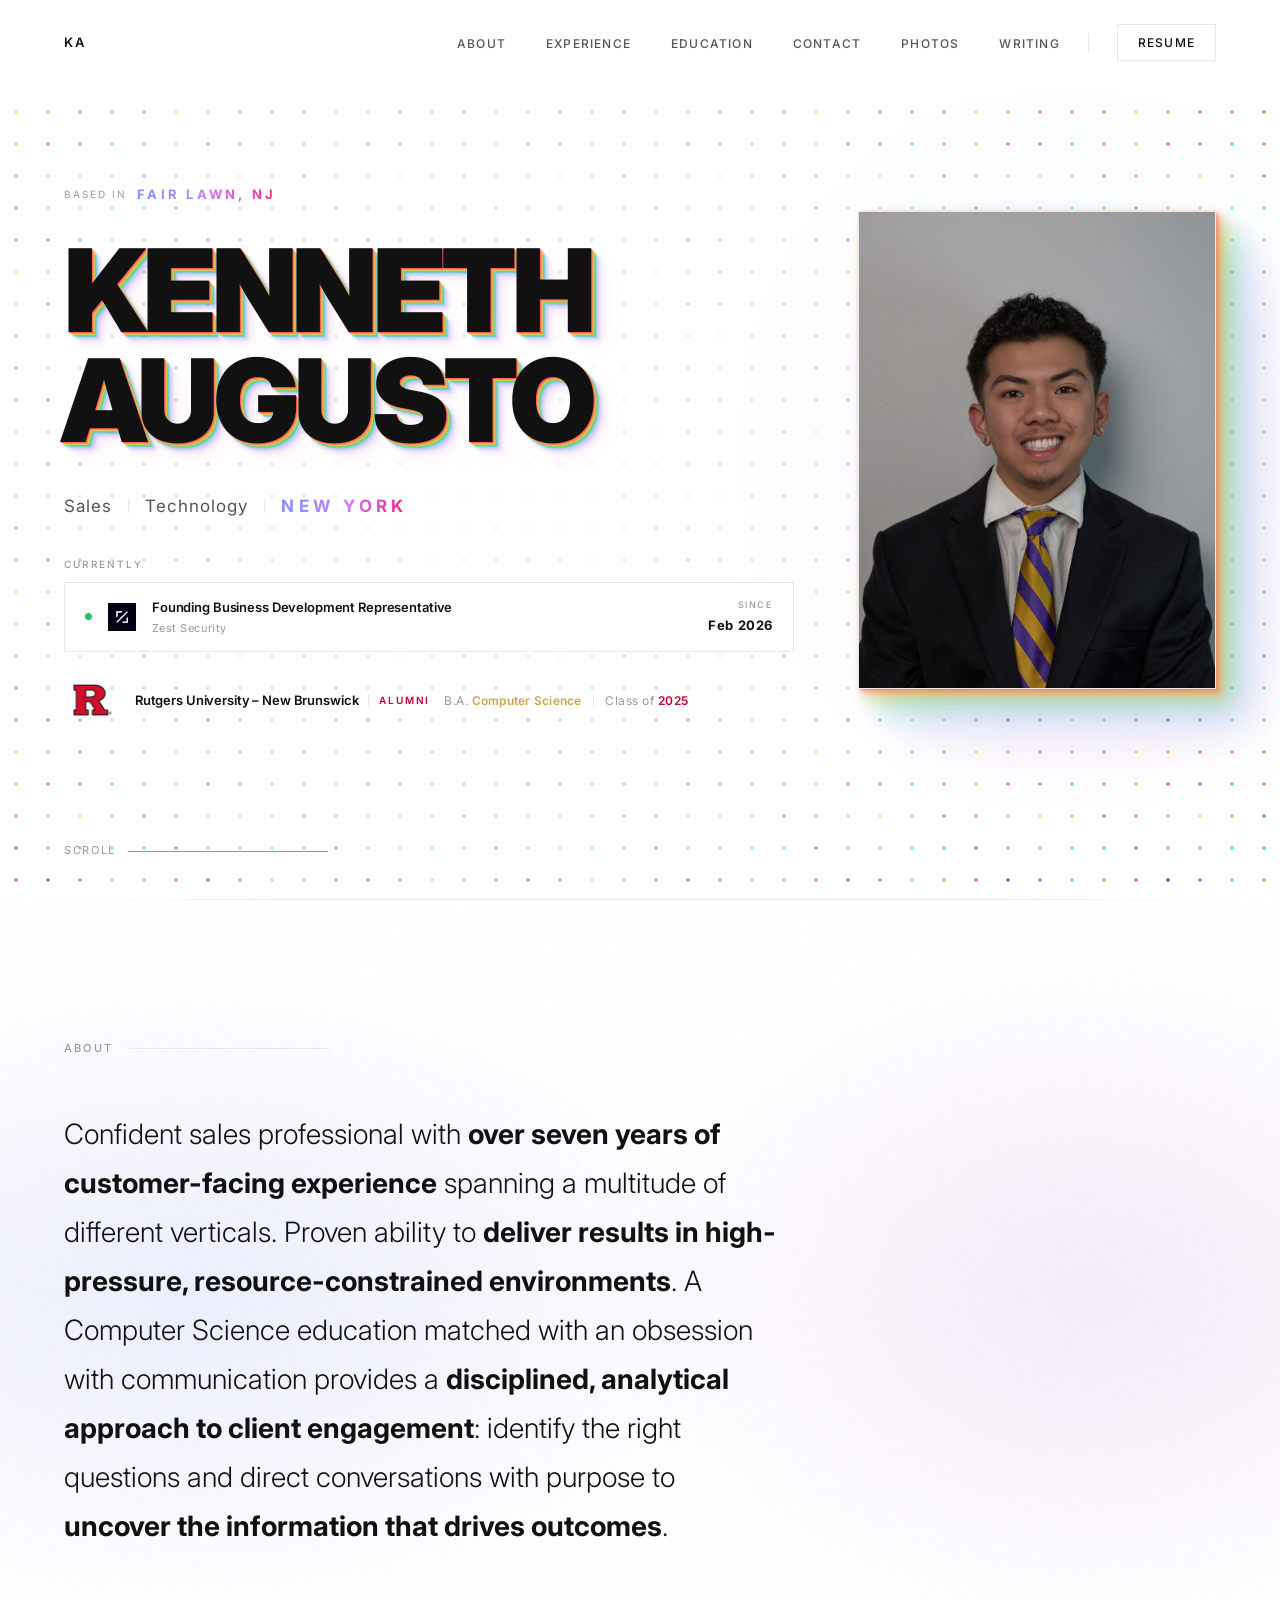
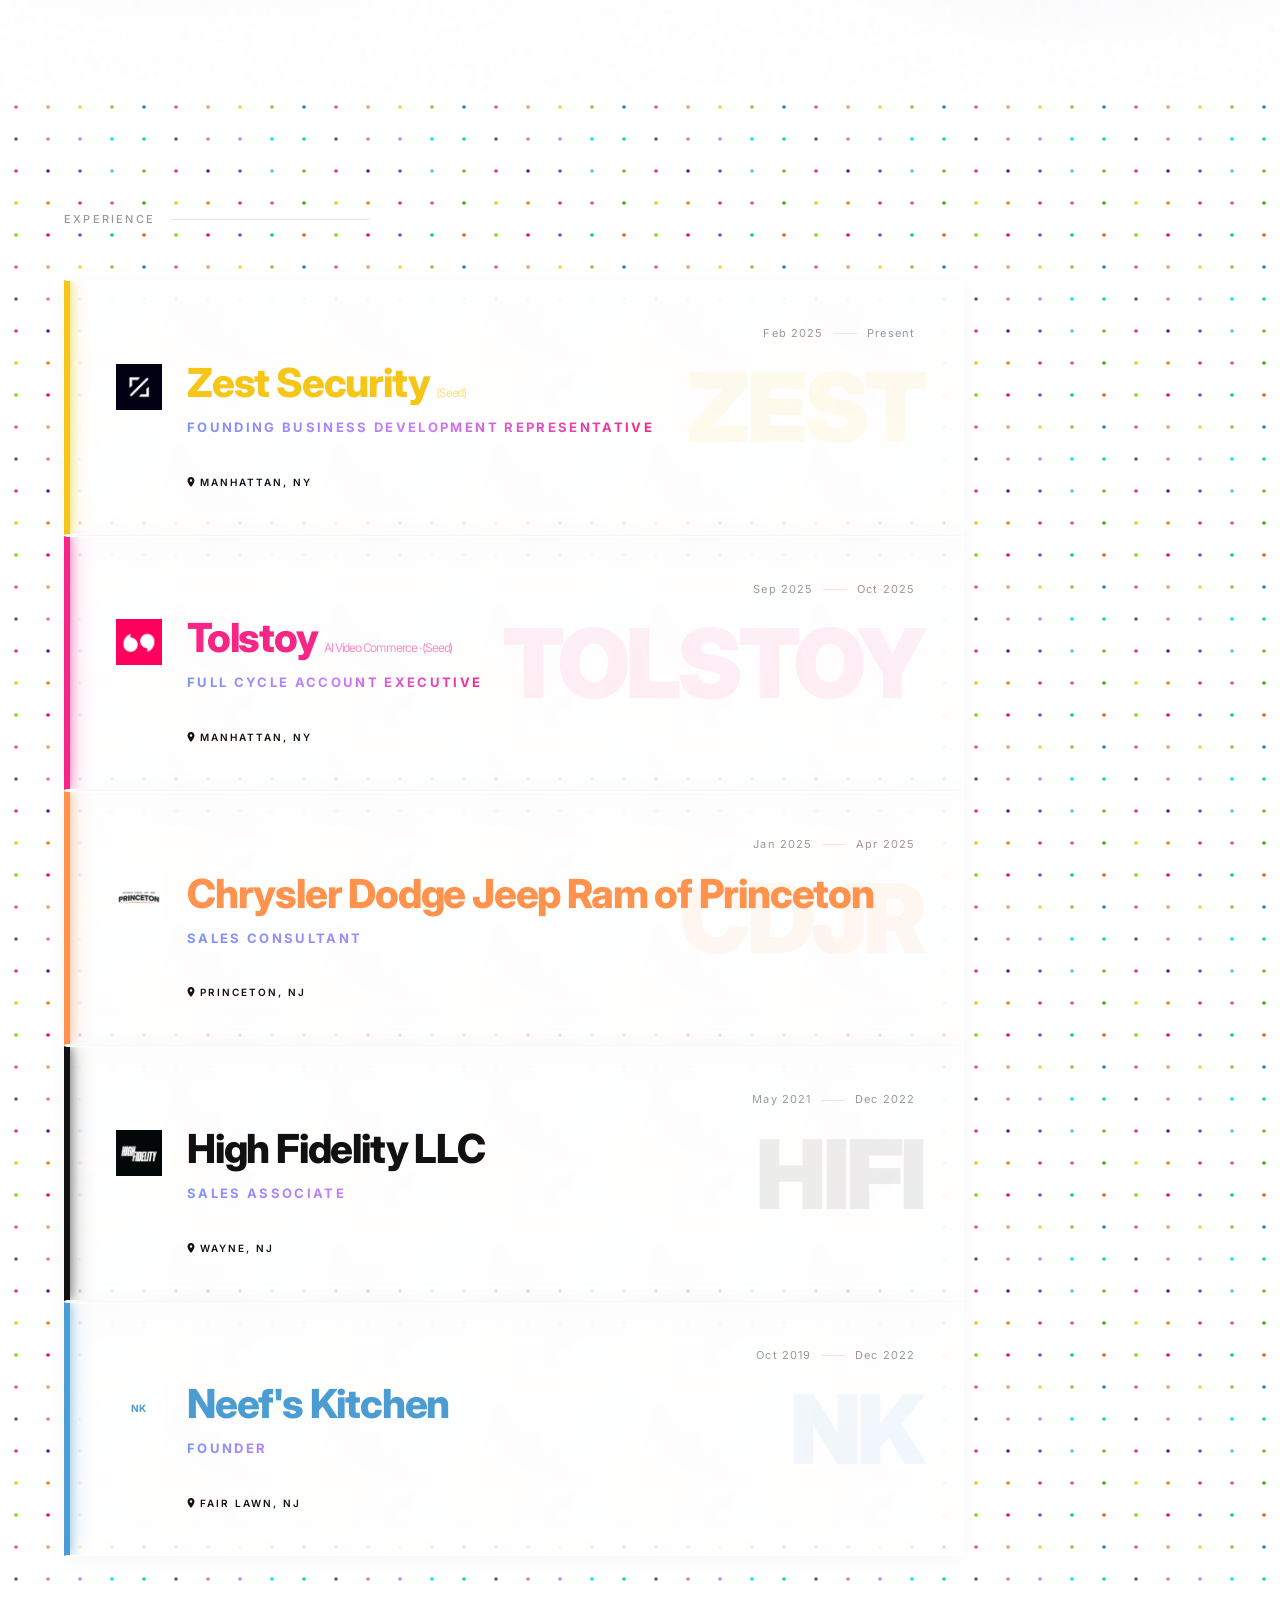
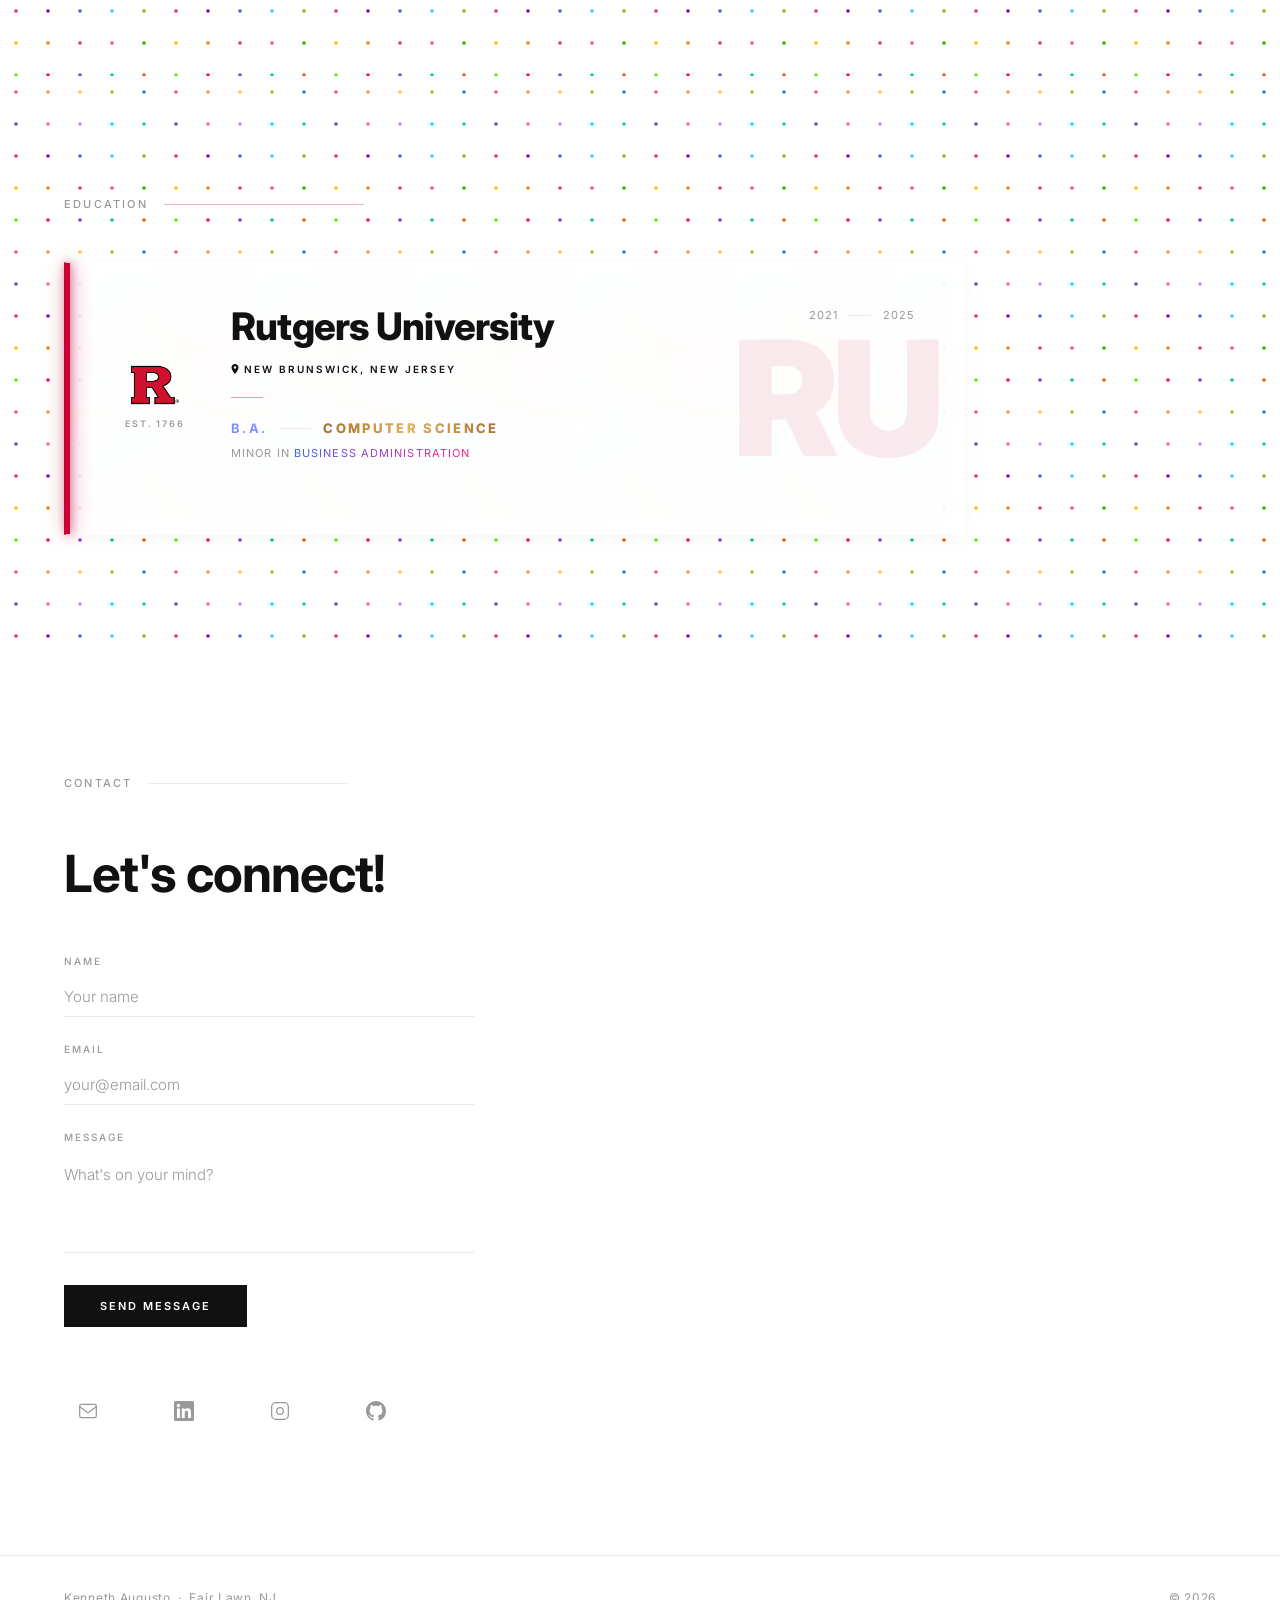
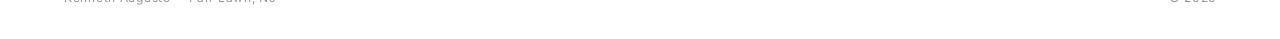
==== commit 09ccd0a9: "added photos / blogs" ====
--- a/index.html
+++ b/index.html
@@ -1565,6 +1565,8 @@
         <li><a href="#experience">Experience</a></li>
         <li><a href="#education">Education</a></li>
         <li><a href="#contact">Contact</a></li>
+        <li><a href="photos/index.html">Photos</a></li>
+        <li><a href="writing/index.html">Writing</a></li>
       </ul>
       <div class="nav-divider"></div>
       <a href="test.pdf" download="Kenneth_Augusto_Resume.pdf" class="nav-resume">Resume</a>
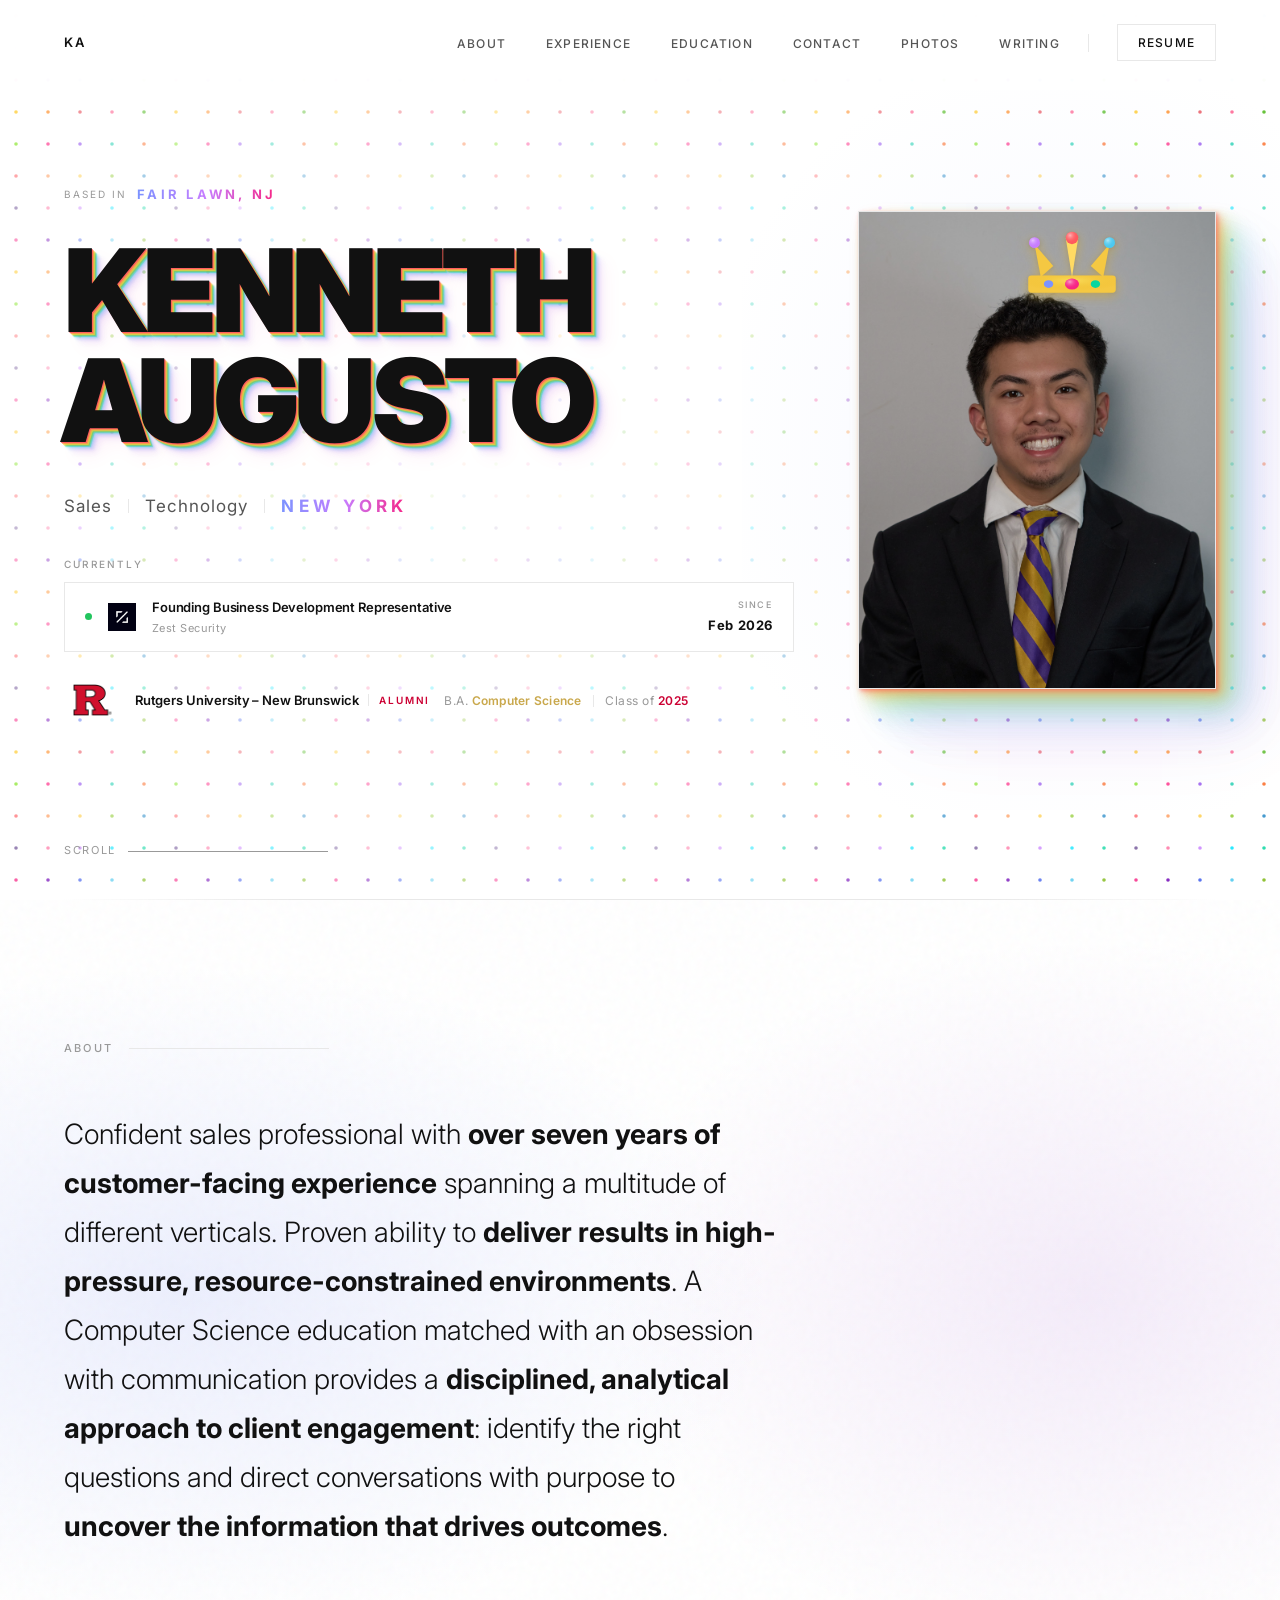
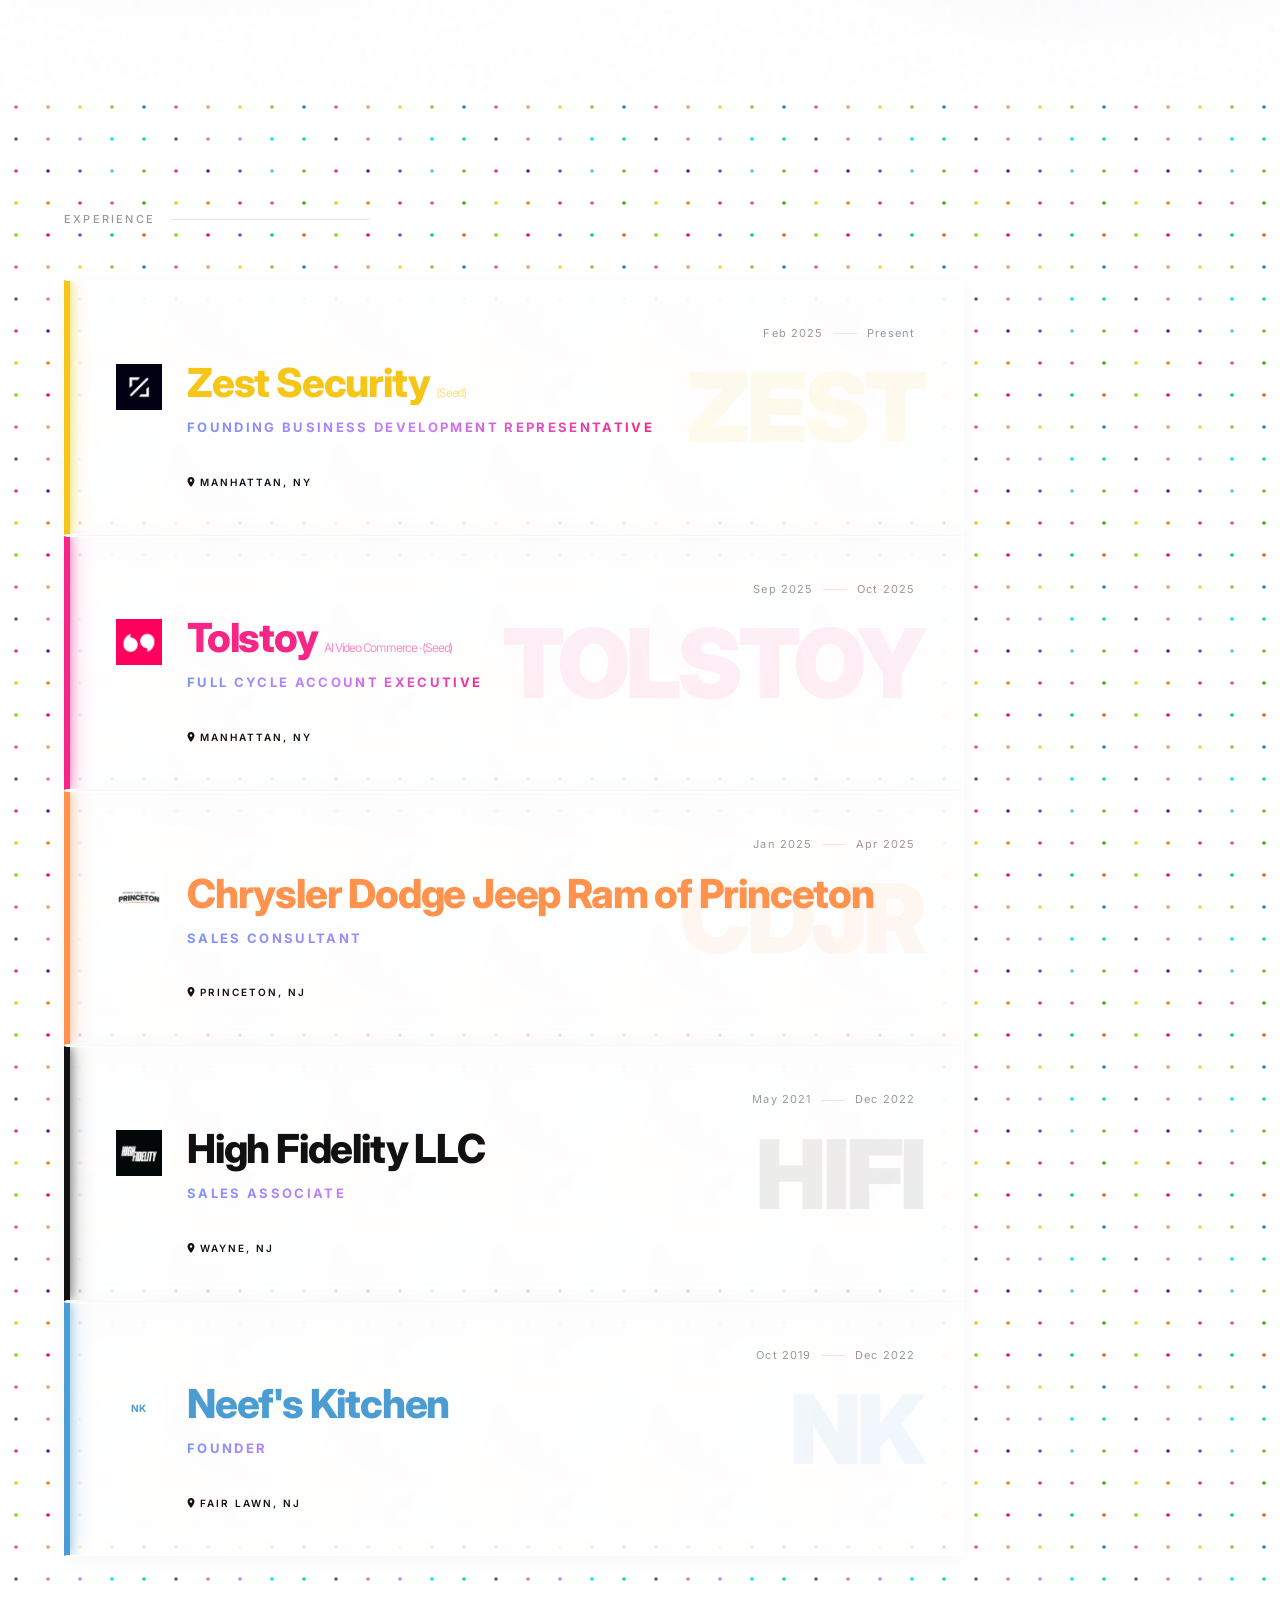
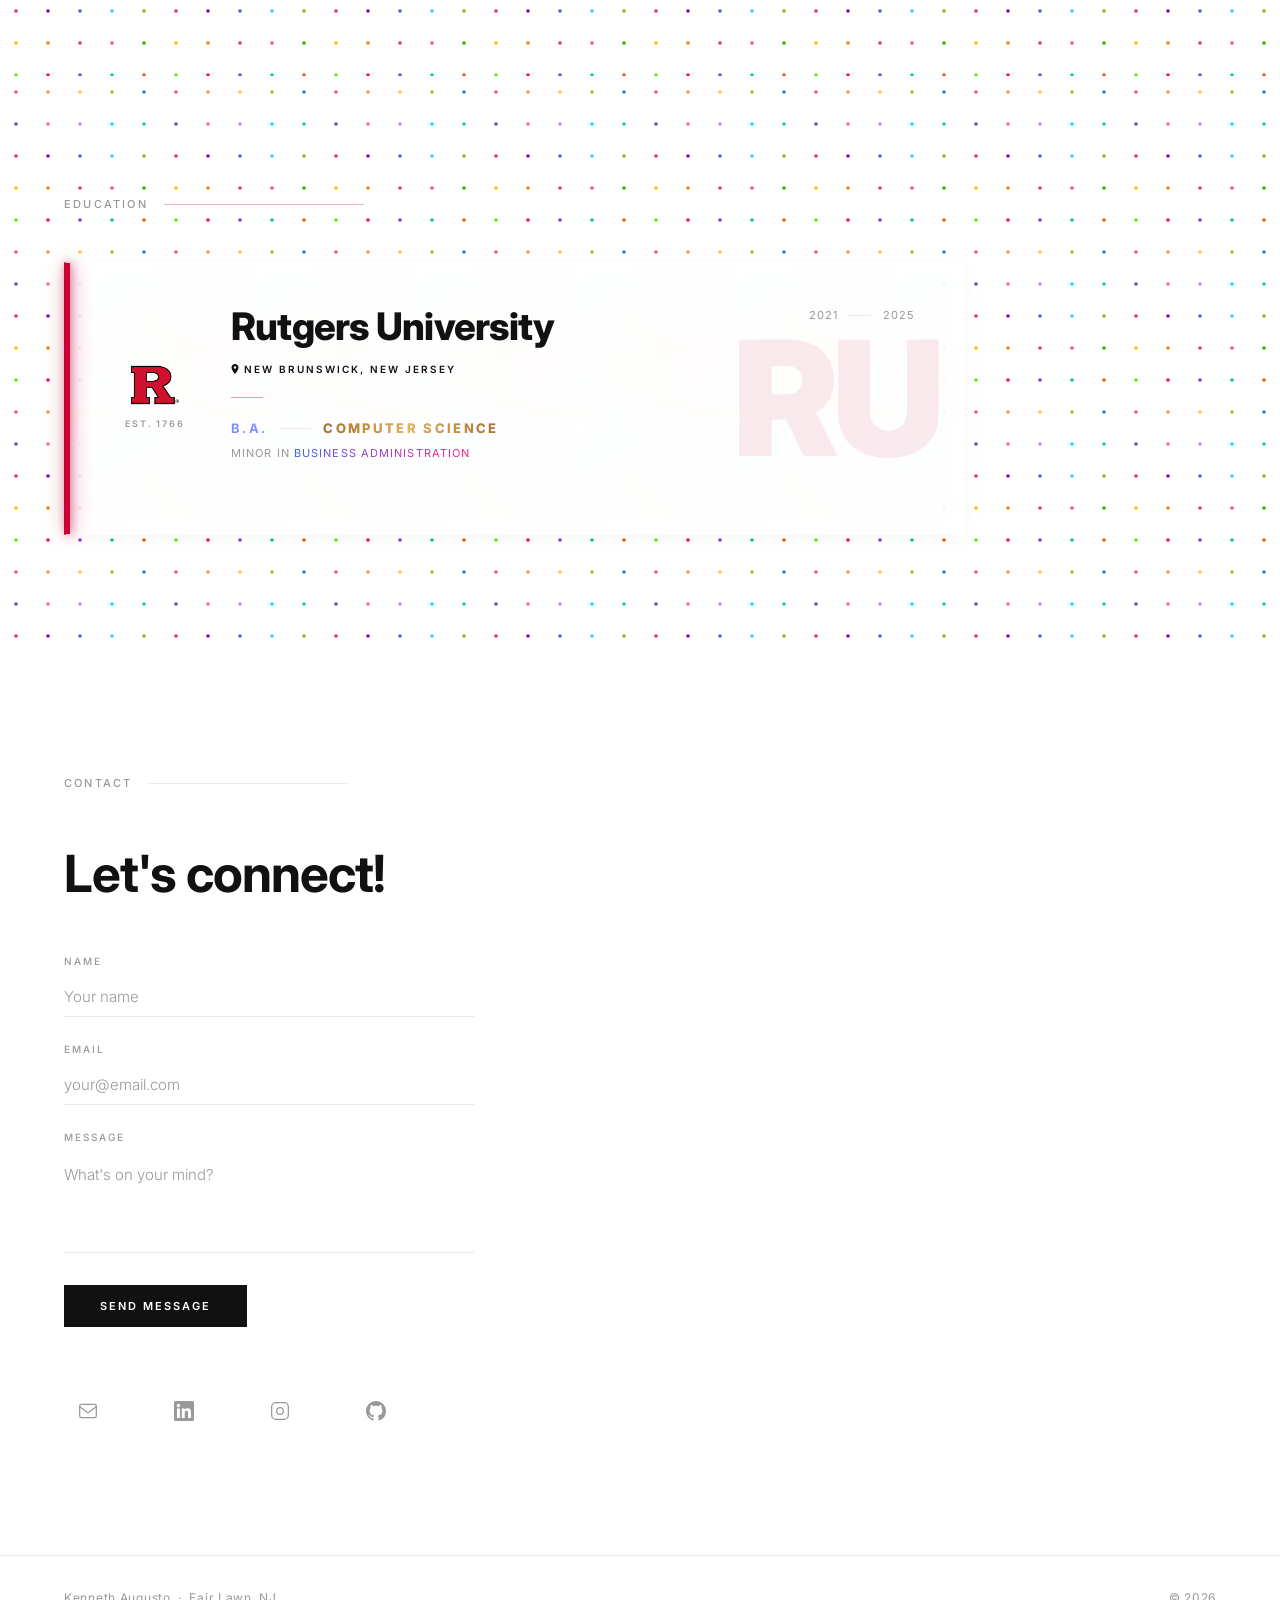
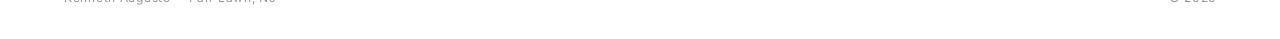
==== commit 679aff31: "added crown" ====
--- a/index.html
+++ b/index.html
@@ -213,6 +213,29 @@
       filter: grayscale(0%);
     }
 
+    .hero-photo-outer {
+      position: relative;
+      flex-shrink: 0;
+    }
+
+    .hero-crown {
+      position: absolute;
+      width: clamp(64px, 9vw, 100px);
+      top: clamp(10px, 2vw, 16px);
+      left: 46%;
+      z-index: 2;
+      filter:
+        drop-shadow(0 3px 6px rgba(245,200,66,0.55))
+        drop-shadow(0 1px 2px rgba(0,0,0,0.18));
+      animation: crownFloat 3.2s ease-in-out infinite;
+      pointer-events: none;
+    }
+
+    @keyframes crownFloat {
+      0%, 100% { transform: translateX(-50%) rotate(-14deg) translateY(0); }
+      50%       { transform: translateX(-50%) rotate(-11deg) translateY(-6px); }
+    }
+
     /* Placeholder shown when no real photo */
     .hero-photo-placeholder {
       width: 100%;
@@ -1565,8 +1588,8 @@
         <li><a href="#experience">Experience</a></li>
         <li><a href="#education">Education</a></li>
         <li><a href="#contact">Contact</a></li>
-        <li><a href="photos/index.html">Photos</a></li>
-        <li><a href="writing/index.html">Writing</a></li>
+        <li><a href="photos/">Photos</a></li>
+        <li><a href="writing/">Writing</a></li>
       </ul>
       <div class="nav-divider"></div>
       <a href="test.pdf" download="Kenneth_Augusto_Resume.pdf" class="nav-resume">Resume</a>
@@ -1624,8 +1647,53 @@
           <span class="alumni-meta">B.A. <span class="alumni-cs">Computer Science</span> <span class="alumni-divider" style="display:inline-block;vertical-align:middle;margin:0 8px;"></span> Class of <span style="font-weight:600;color:#cc0033;">2025</span></span>
         </div>
       </div>
-      <div class="hero-photo-wrap">
-        <img src="Kenneth_Augusto_Portrait.jpg" alt="Kenneth Augusto" />
+      <div class="hero-photo-outer">
+        <svg class="hero-crown" viewBox="0 -5 64 45" xmlns="http://www.w3.org/2000/svg" aria-hidden="true">
+          <!-- band -->
+          <rect x="4" y="26" width="56" height="11" rx="2" fill="#F5C842"/>
+          <rect x="4" y="26" width="56" height="11" rx="2" fill="url(#band-shine)"/>
+          <!-- 3 gems on band -->
+          <ellipse cx="32" cy="31.5" rx="4.5" ry="3.5" fill="#F72585"/>
+          <ellipse cx="32" cy="31.5" rx="4.5" ry="3.5" fill="url(#gem-shine-pink)"/>
+          <ellipse cx="17" cy="31.5" rx="3" ry="2.5" fill="#7B93FF"/>
+          <ellipse cx="47" cy="31.5" rx="3" ry="2.5" fill="#06D6A0"/>
+          <!-- 3 spikes -->
+          <polygon points="12,27 8,6 20,20"  fill="#F5C842"/>
+          <polygon points="32,27 28,2 36,2 32,27" fill="#FFDA63"/>
+          <polygon points="52,27 56,6 44,20" fill="#F5C842"/>
+          <!-- spike tips (gems) -->
+          <circle cx="8"  cy="5"  r="3.5" fill="#C77DFF"/>
+          <circle cx="8"  cy="5"  r="3.5" fill="url(#gem-shine-purple)"/>
+          <circle cx="32" cy="2"  r="4"   fill="#FF595E"/>
+          <circle cx="32" cy="2"  r="4"   fill="url(#gem-shine-red)"/>
+          <circle cx="56" cy="5"  r="3.5" fill="#4CC9F0"/>
+          <circle cx="56" cy="5"  r="3.5" fill="url(#gem-shine-blue)"/>
+          <defs>
+            <radialGradient id="band-shine" cx="50%" cy="30%" r="60%">
+              <stop offset="0%" stop-color="#FFF176" stop-opacity="0.5"/>
+              <stop offset="100%" stop-color="#E6A800" stop-opacity="0"/>
+            </radialGradient>
+            <radialGradient id="gem-shine-pink" cx="35%" cy="30%" r="60%">
+              <stop offset="0%" stop-color="#fff" stop-opacity="0.55"/>
+              <stop offset="100%" stop-color="#F72585" stop-opacity="0"/>
+            </radialGradient>
+            <radialGradient id="gem-shine-purple" cx="35%" cy="30%" r="60%">
+              <stop offset="0%" stop-color="#fff" stop-opacity="0.55"/>
+              <stop offset="100%" stop-color="#C77DFF" stop-opacity="0"/>
+            </radialGradient>
+            <radialGradient id="gem-shine-red" cx="35%" cy="30%" r="60%">
+              <stop offset="0%" stop-color="#fff" stop-opacity="0.55"/>
+              <stop offset="100%" stop-color="#FF595E" stop-opacity="0"/>
+            </radialGradient>
+            <radialGradient id="gem-shine-blue" cx="35%" cy="30%" r="60%">
+              <stop offset="0%" stop-color="#fff" stop-opacity="0.55"/>
+              <stop offset="100%" stop-color="#4CC9F0" stop-opacity="0"/>
+            </radialGradient>
+          </defs>
+        </svg>
+        <div class="hero-photo-wrap">
+          <img src="Kenneth_Augusto_Portrait.jpg" alt="Kenneth Augusto" />
+        </div>
       </div>
     </div>
     <div class="hero-line"></div>
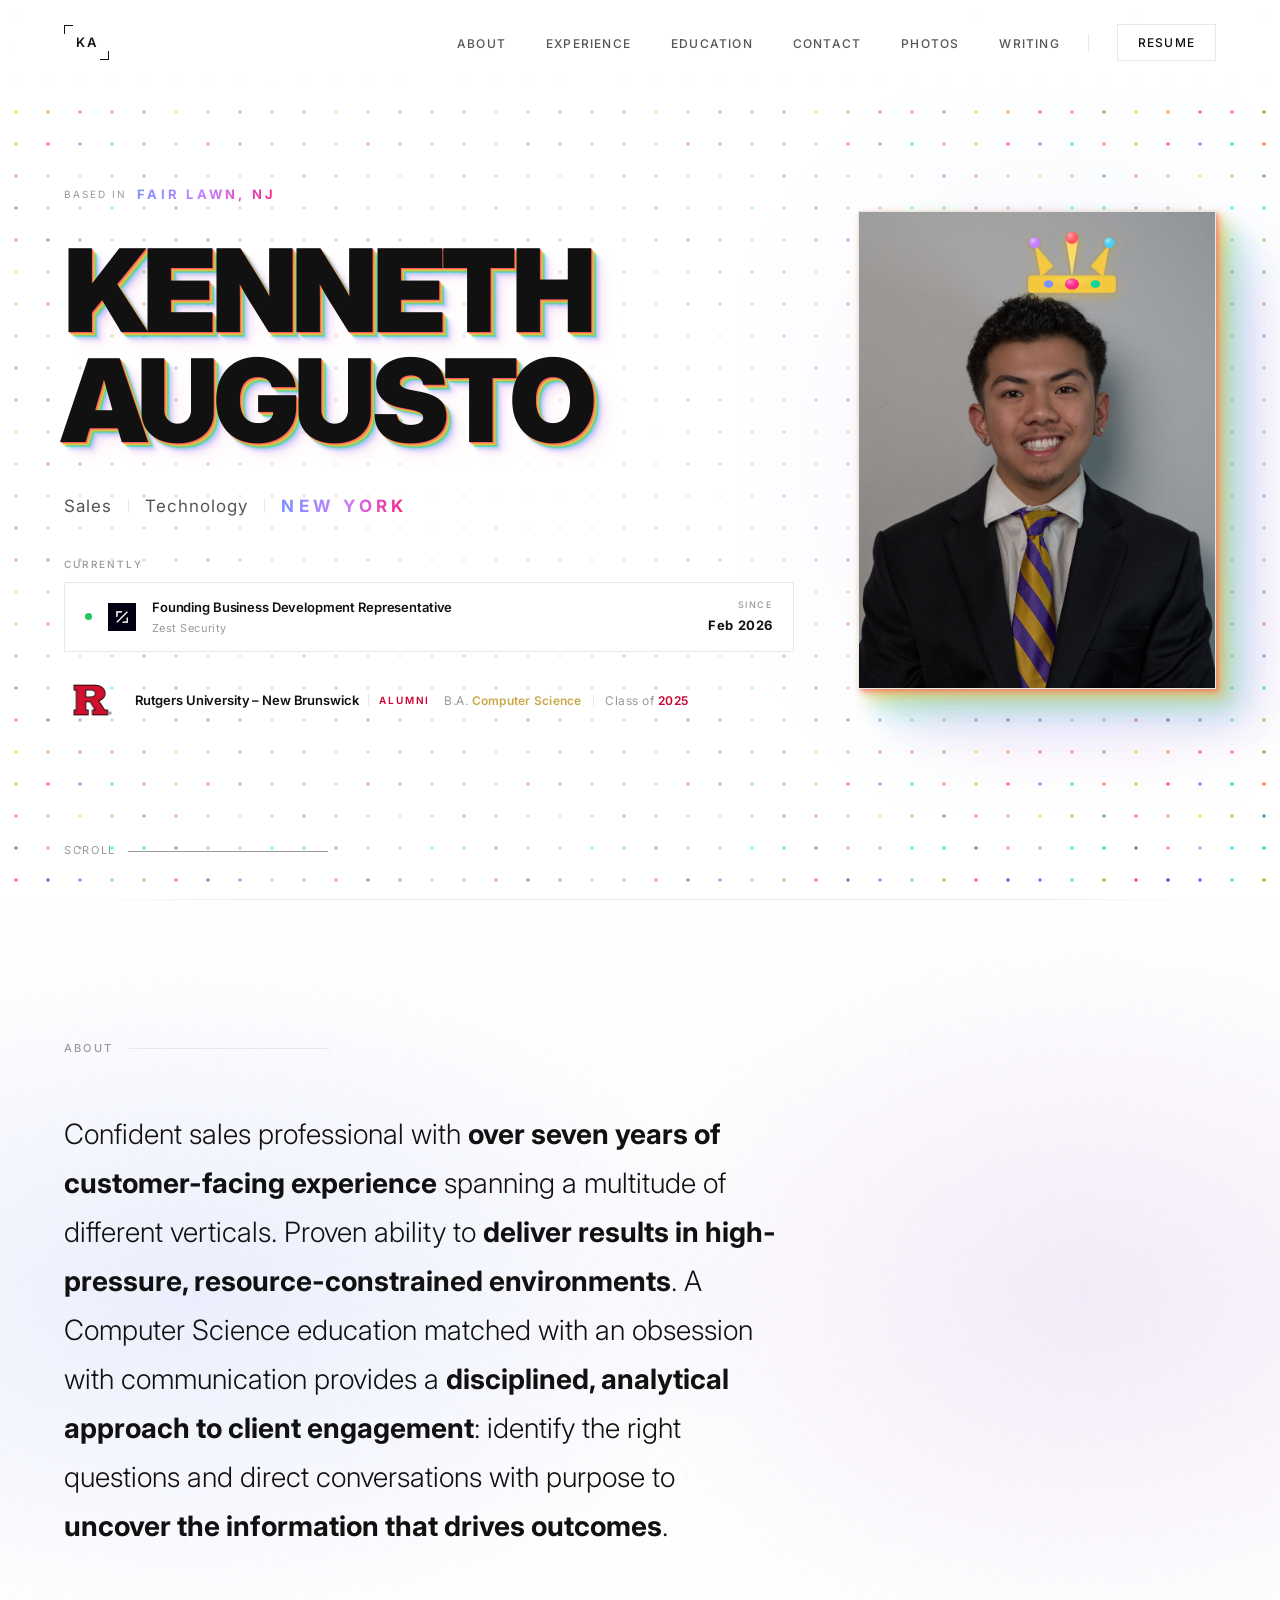
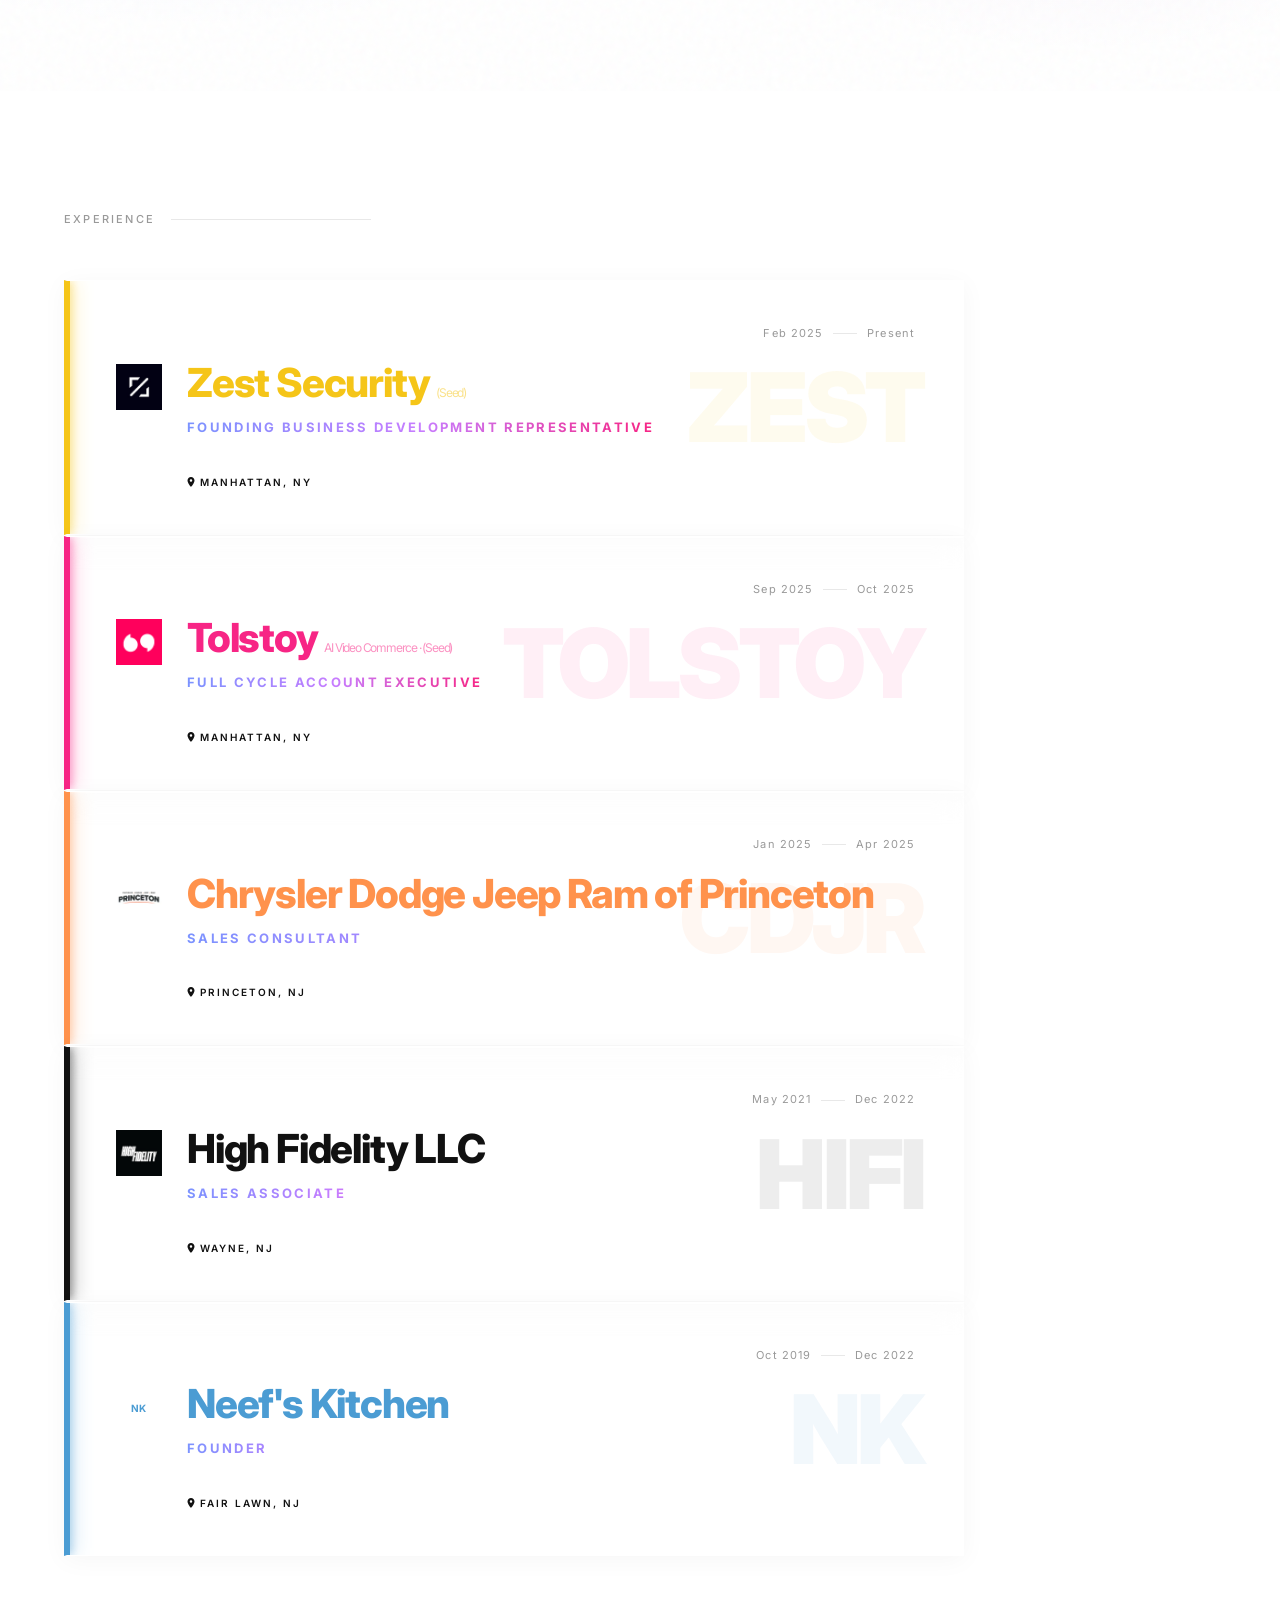
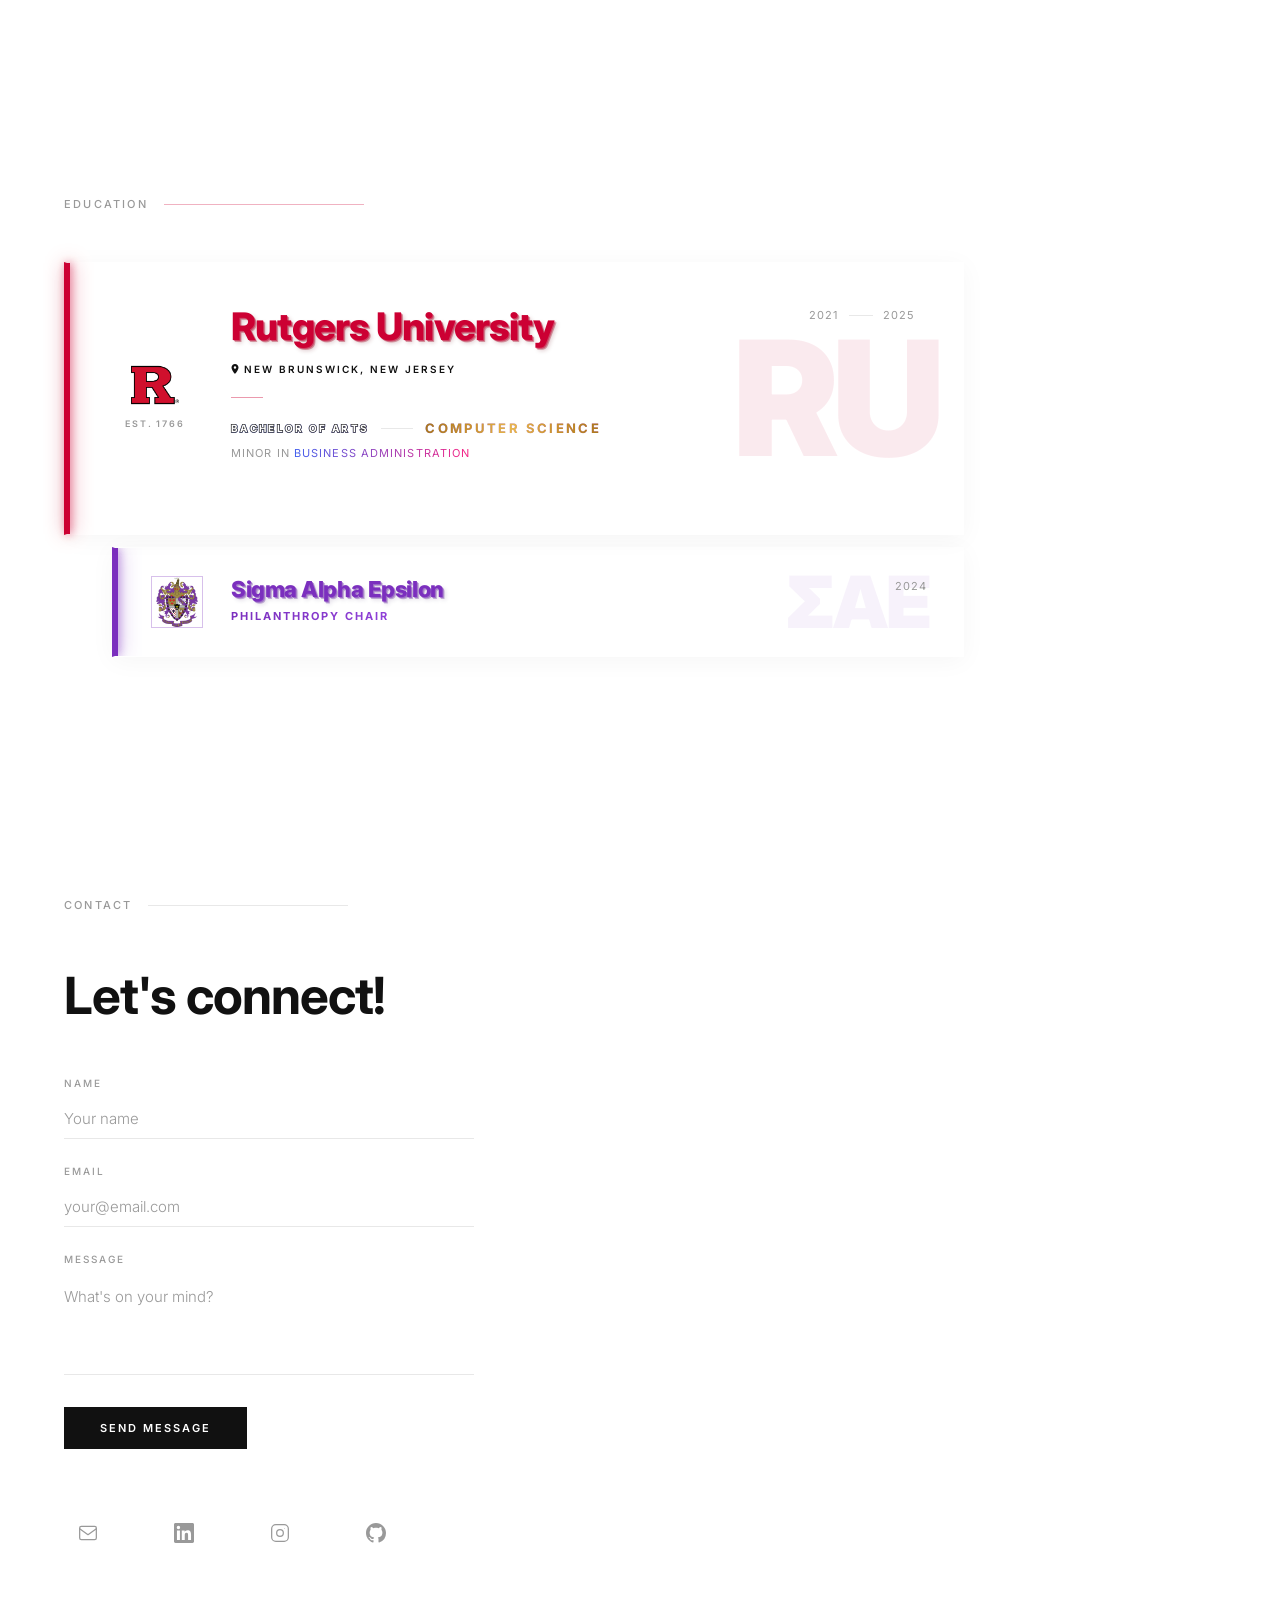
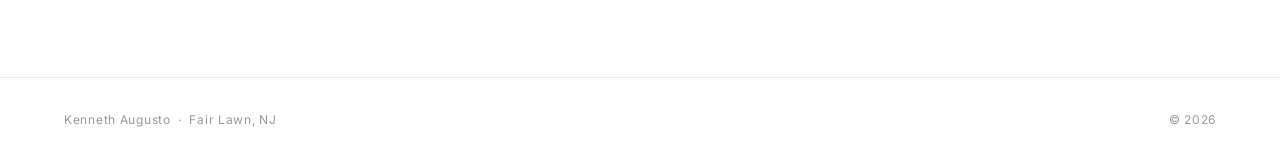
==== commit 88b65cca: "fixed mobile" ====
--- a/index.html
+++ b/index.html
@@ -4,6 +4,7 @@
   <meta charset="UTF-8" />
   <meta name="viewport" content="width=device-width, initial-scale=1.0" />
   <title>Kenneth Augusto</title>
+  <link rel="icon" type="image/svg+xml" href="favicon.svg" />
   <link rel="preconnect" href="https://fonts.googleapis.com" />
   <link rel="preconnect" href="https://fonts.gstatic.com" crossorigin />
   <link href="https://fonts.googleapis.com/css2?family=Inter:wght@300;400;500;600;700;800;900&display=swap" rel="stylesheet" />
@@ -59,6 +60,33 @@
       transition: border-color var(--transition);
     }
 
+    .nav-left {
+      display: flex;
+      align-items: center;
+      gap: 16px;
+    }
+
+    .nav-social {
+      display: none;
+      align-items: center;
+      gap: 12px;
+    }
+
+    .nav-social-link {
+      display: flex;
+      align-items: center;
+      justify-content: center;
+      color: var(--text-muted);
+      text-decoration: none;
+      transition: color var(--transition), transform var(--transition);
+      padding: 4px;
+    }
+
+    .nav-social-link:hover {
+      color: #7B93FF;
+      transform: scale(1.12);
+    }
+
     .nav-right {
       display: flex;
       align-items: center;
@@ -83,6 +111,53 @@
       text-transform: uppercase;
       color: var(--text-primary);
       text-decoration: none;
+      position: relative;
+      padding: 7px 12px;
+      transition: color var(--transition);
+      display: inline-block;
+    }
+
+    .nav-logo::before,
+    .nav-logo::after {
+      content: '';
+      position: absolute;
+      width: 9px;
+      height: 9px;
+      transition: width var(--transition), height var(--transition), box-shadow var(--transition);
+      animation: corner-chroma 2.4s ease infinite;
+    }
+
+    .nav-logo::before {
+      top: 0;
+      left: 0;
+      border-top: 1.5px solid;
+      border-left: 1.5px solid;
+    }
+
+    .nav-logo::after {
+      bottom: 0;
+      right: 0;
+      border-bottom: 1.5px solid;
+      border-right: 1.5px solid;
+      animation-delay: -1.2s;
+    }
+
+    @keyframes corner-chroma {
+      0%   { border-color: #7B93FF; }
+      33%  { border-color: #C77DFF; }
+      66%  { border-color: #F72585; }
+      100% { border-color: #7B93FF; }
+    }
+
+    .nav-logo:hover {
+      color: #7B93FF;
+    }
+
+    .nav-logo:hover::before,
+    .nav-logo:hover::after {
+      width: 100%;
+      height: 100%;
+      box-shadow: 0 0 10px rgba(123,147,255,0.3);
     }
 
     .nav-links {
@@ -99,10 +174,31 @@
       color: var(--text-secondary);
       text-decoration: none;
       transition: color var(--transition);
-    }
-
-    .nav-links a:hover {
+      position: relative;
+      padding-bottom: 3px;
+    }
+
+    .nav-links a::after {
+      content: '';
+      position: absolute;
+      bottom: 0;
+      left: 0;
+      width: 100%;
+      height: 1px;
+      background: #7B93FF;
+      transform: scaleX(0);
+      transform-origin: left;
+      transition: transform var(--transition);
+    }
+
+    .nav-links a:hover,
+    .nav-links a.active {
       color: #7B93FF;
+    }
+
+    .nav-links a:hover::after,
+    .nav-links a.active::after {
+      transform: scaleX(1);
     }
 
     .nav-resume {
@@ -130,10 +226,10 @@
       justify-content: center;
       padding: 0 64px;
       position: relative;
-      overflow: hidden;
       background-color: var(--white);
       background-image: url("data:image/svg+xml,<svg xmlns='http://www.w3.org/2000/svg' width='160' height='160'><circle cx='16' cy='16' r='1.8' fill='%23FF595E'/><circle cx='48' cy='16' r='1.8' fill='%23FF924C'/><circle cx='80' cy='16' r='1.8' fill='%23FFCA3A'/><circle cx='112' cy='16' r='1.8' fill='%238AC926'/><circle cx='144' cy='16' r='1.8' fill='%231982C4'/><circle cx='16' cy='48' r='1.8' fill='%236A4C93'/><circle cx='48' cy='48' r='1.8' fill='%23FF6B9D'/><circle cx='80' cy='48' r='1.8' fill='%23C77DFF'/><circle cx='112' cy='48' r='1.8' fill='%2300E5FF'/><circle cx='144' cy='48' r='1.8' fill='%2306D6A0'/><circle cx='16' cy='80' r='1.8' fill='%23F72585'/><circle cx='48' cy='80' r='1.8' fill='%237209B7'/><circle cx='80' cy='80' r='1.8' fill='%234361EE'/><circle cx='112' cy='80' r='1.8' fill='%234CC9F0'/><circle cx='144' cy='80' r='1.8' fill='%2380B918'/><circle cx='16' cy='112' r='1.8' fill='%23FFBF00'/><circle cx='48' cy='112' r='1.8' fill='%23FF7900'/><circle cx='80' cy='112' r='1.8' fill='%23E63946'/><circle cx='112' cy='112' r='1.8' fill='%23FF477E'/><circle cx='144' cy='112' r='1.8' fill='%2338B000'/><circle cx='16' cy='144' r='1.8' fill='%2370E000'/><circle cx='48' cy='144' r='1.8' fill='%23FF006E'/><circle cx='80' cy='144' r='1.8' fill='%238338EC'/><circle cx='112' cy='144' r='1.8' fill='%2300C9A7'/><circle cx='144' cy='144' r='1.8' fill='%23FB5607'/></svg>");
       background-size: 160px 160px;
+      background-attachment: fixed;
     }
 
     /* Soft fade-out mask so dot grid dissolves at edges */
@@ -793,6 +889,7 @@
       background-color: var(--white);
       background-image: url("data:image/svg+xml,<svg xmlns='http://www.w3.org/2000/svg' width='160' height='160'><circle cx='16' cy='16' r='1.8' fill='%23FF595E'/><circle cx='48' cy='16' r='1.8' fill='%23FF924C'/><circle cx='80' cy='16' r='1.8' fill='%23FFCA3A'/><circle cx='112' cy='16' r='1.8' fill='%238AC926'/><circle cx='144' cy='16' r='1.8' fill='%231982C4'/><circle cx='16' cy='48' r='1.8' fill='%236A4C93'/><circle cx='48' cy='48' r='1.8' fill='%23FF6B9D'/><circle cx='80' cy='48' r='1.8' fill='%23C77DFF'/><circle cx='112' cy='48' r='1.8' fill='%2300E5FF'/><circle cx='144' cy='48' r='1.8' fill='%2306D6A0'/><circle cx='16' cy='80' r='1.8' fill='%23F72585'/><circle cx='48' cy='80' r='1.8' fill='%237209B7'/><circle cx='80' cy='80' r='1.8' fill='%234361EE'/><circle cx='112' cy='80' r='1.8' fill='%234CC9F0'/><circle cx='144' cy='80' r='1.8' fill='%2380B918'/><circle cx='16' cy='112' r='1.8' fill='%23FFBF00'/><circle cx='48' cy='112' r='1.8' fill='%23FF7900'/><circle cx='80' cy='112' r='1.8' fill='%23E63946'/><circle cx='112' cy='112' r='1.8' fill='%23FF477E'/><circle cx='144' cy='112' r='1.8' fill='%2338B000'/><circle cx='16' cy='144' r='1.8' fill='%2370E000'/><circle cx='48' cy='144' r='1.8' fill='%23FF006E'/><circle cx='80' cy='144' r='1.8' fill='%238338EC'/><circle cx='112' cy='144' r='1.8' fill='%2300C9A7'/><circle cx='144' cy='144' r='1.8' fill='%23FB5607'/></svg>");
       background-size: 160px 160px;
+      background-attachment: fixed;
       padding: 120px 64px;
     }
 
@@ -1007,6 +1104,7 @@
       background-color: var(--white);
       background-image: url("data:image/svg+xml,<svg xmlns='http://www.w3.org/2000/svg' width='160' height='160'><circle cx='16' cy='16' r='1.8' fill='%23FF595E'/><circle cx='48' cy='16' r='1.8' fill='%23FF924C'/><circle cx='80' cy='16' r='1.8' fill='%23FFCA3A'/><circle cx='112' cy='16' r='1.8' fill='%238AC926'/><circle cx='144' cy='16' r='1.8' fill='%231982C4'/><circle cx='16' cy='48' r='1.8' fill='%236A4C93'/><circle cx='48' cy='48' r='1.8' fill='%23FF6B9D'/><circle cx='80' cy='48' r='1.8' fill='%23C77DFF'/><circle cx='112' cy='48' r='1.8' fill='%2300E5FF'/><circle cx='144' cy='48' r='1.8' fill='%2306D6A0'/><circle cx='16' cy='80' r='1.8' fill='%23F72585'/><circle cx='48' cy='80' r='1.8' fill='%237209B7'/><circle cx='80' cy='80' r='1.8' fill='%234361EE'/><circle cx='112' cy='80' r='1.8' fill='%234CC9F0'/><circle cx='144' cy='80' r='1.8' fill='%2380B918'/><circle cx='16' cy='112' r='1.8' fill='%23FFBF00'/><circle cx='48' cy='112' r='1.8' fill='%23FF7900'/><circle cx='80' cy='112' r='1.8' fill='%23E63946'/><circle cx='112' cy='112' r='1.8' fill='%23FF477E'/><circle cx='144' cy='112' r='1.8' fill='%2338B000'/><circle cx='16' cy='144' r='1.8' fill='%2370E000'/><circle cx='48' cy='144' r='1.8' fill='%23FF006E'/><circle cx='80' cy='144' r='1.8' fill='%238338EC'/><circle cx='112' cy='144' r='1.8' fill='%2300C9A7'/><circle cx='144' cy='144' r='1.8' fill='%23FB5607'/></svg>");
       background-size: 160px 160px;
+      background-attachment: fixed;
       padding: 120px 64px;
       position: relative;
       overflow: hidden;
@@ -1147,8 +1245,12 @@
       font-size: clamp(22px, 3.5vw, 38px);
       font-weight: 800;
       letter-spacing: -0.02em;
-      color: var(--text-primary);
       line-height: 1;
+      color: #cc0033;
+      text-shadow:
+        1px 1px 0   rgba(204, 0,  51, 0.5),
+        2px 2px 0   rgba(160, 0,  30, 0.35),
+        3px 3px 4px rgba(100, 0,  20, 0.2);
     }
 
     .edu-year {
@@ -1207,6 +1309,129 @@
       text-transform: uppercase;
       color: var(--text-muted);
       margin-bottom: 28px;
+    }
+
+    /* ── SAE CARD ─────────────────────────────────────── */
+    .sae-card {
+      margin-top: 12px;
+      margin-left: 48px;
+      position: relative;
+      border-left: 3px solid #7B2FBE;
+      background: rgba(255, 255, 255, 0.28);
+      backdrop-filter: blur(14px);
+      -webkit-backdrop-filter: blur(14px);
+      border-top: 1px solid rgba(255, 255, 255, 0.85);
+      border-right: 1px solid rgba(255, 255, 255, 0.5);
+      border-bottom: 1px solid rgba(255, 255, 255, 0.3);
+      box-shadow: inset 0 1px 0 rgba(255,255,255,0.9), 0 4px 24px rgba(0,0,0,0.04);
+      padding: 28px 36px;
+      display: flex;
+      align-items: center;
+      gap: 28px;
+      transition: background var(--transition), box-shadow var(--transition);
+      overflow: hidden;
+    }
+
+    .sae-card::after {
+      content: '';
+      position: absolute;
+      left: 0; top: 0; bottom: 0;
+      width: 3px;
+      background: #7B2FBE;
+      box-shadow: 0 0 8px #7B2FBE, 0 0 20px #7B2FBE;
+      animation: tab-pulse-sae 2.2s ease-in-out infinite;
+    }
+
+    @keyframes tab-pulse-sae {
+      0%, 100% { box-shadow: 0 0 8px #7B2FBE, 0 0 24px #7B2FBE, 0 0 40px #7B2FBE; opacity: 0.5; }
+      50%       { box-shadow: 0 0 16px #7B2FBE, 0 0 48px #7B2FBE, 0 0 80px #7B2FBE; opacity: 1; }
+    }
+
+    .sae-card:hover {
+      background: rgba(255, 255, 255, 0.38);
+      box-shadow: inset 0 1px 0 rgba(255,255,255,0.95), 0 0 0 1px #7B2FBE, 0 8px 40px rgba(123, 47, 190, 0.15);
+    }
+
+    .sae-card::before {
+      content: 'ΣΑΕ';
+      position: absolute;
+      right: 32px;
+      top: 50%;
+      transform: translateY(-50%);
+      font-size: clamp(36px, 6vw, 72px);
+      font-weight: 900;
+      color: #7B2FBE;
+      opacity: 0.06;
+      line-height: 1;
+      pointer-events: none;
+      user-select: none;
+      letter-spacing: -0.02em;
+    }
+
+    .sae-logo {
+      flex-shrink: 0;
+      width: 52px;
+      height: 52px;
+      background: #ffffff;
+      display: flex;
+      align-items: center;
+      justify-content: center;
+      border: 1px solid rgba(123, 47, 190, 0.3);
+      position: relative;
+      z-index: 1;
+    }
+
+    .sae-logo span {
+      font-size: 13px;
+      font-weight: 900;
+      color: #F5D76E;
+      letter-spacing: 0.04em;
+      font-family: serif;
+    }
+
+    .sae-info {
+      display: flex;
+      flex-direction: column;
+      gap: 4px;
+      position: relative;
+      z-index: 1;
+    }
+
+    .sae-org {
+      font-size: clamp(16px, 2.2vw, 22px);
+      font-weight: 800;
+      letter-spacing: -0.02em;
+      line-height: 1;
+      color: #7B2FBE;
+      text-shadow:
+        1px 1px 0   rgba(123, 47, 190, 0.5),
+        2px 2px 0   rgba(80,  20, 140, 0.3),
+        3px 3px 4px rgba(40,  10,  80, 0.15);
+    }
+
+    .sae-role {
+      font-size: 11px;
+      font-weight: 700;
+      letter-spacing: 0.18em;
+      text-transform: uppercase;
+      background: linear-gradient(90deg, #7B2FBE 0%, #A855F7 50%, #F5D76E 100%);
+      -webkit-background-clip: text;
+      -webkit-text-fill-color: transparent;
+      background-clip: text;
+      margin-top: 4px;
+    }
+
+    .sae-date {
+      font-size: 10px;
+      font-weight: 500;
+      letter-spacing: 0.15em;
+      text-transform: uppercase;
+      color: var(--text-muted);
+      margin-top: 2px;
+    }
+
+    @media (max-width: 768px) {
+      .sae-card { margin-left: 20px; flex-direction: row; padding: 22px 24px; }
     }
 
     .edu-minor-subject {
@@ -1561,9 +1786,159 @@
       }
     }
 
+    /* ── MOBILE MENU ─────────────────────────────────── */
+    .nav-caret {
+      display: none;
+      background: none;
+      border: none;
+      cursor: pointer;
+      padding: 6px;
+      color: var(--text-primary);
+      transition: color var(--transition);
+    }
+
+    .nav-caret svg {
+      display: block;
+      transition: transform var(--transition);
+    }
+
+    .nav-caret.open svg {
+      transform: rotate(180deg);
+    }
+
+    .nav-directory {
+      display: none;
+      align-items: center;
+      gap: 10px;
+      cursor: pointer;
+    }
+
+    .nav-directory-label {
+      font-size: 10px;
+      font-weight: 500;
+      letter-spacing: 0.22em;
+      text-transform: uppercase;
+      color: var(--text-muted);
+      transition: color var(--transition);
+    }
+
+    .nav-directory-arrow {
+      display: flex;
+      align-items: center;
+      gap: 6px;
+    }
+
+    .nav-directory-line {
+      width: 20px;
+      height: 1px;
+      background: var(--border);
+      position: relative;
+      overflow: hidden;
+      flex-shrink: 0;
+      transition: width var(--transition);
+    }
+
+    .nav-directory-line::after {
+      content: '';
+      position: absolute;
+      top: 0;
+      left: -100%;
+      width: 100%;
+      height: 100%;
+      background: linear-gradient(90deg, transparent, #7B93FF, #C77DFF, #F72585, transparent);
+      animation: bar-sweep 2.4s ease infinite;
+    }
+
+    .nav-directory-chevron {
+      color: var(--text-muted);
+      transition: color var(--transition), transform var(--transition);
+      flex-shrink: 0;
+    }
+
+    .nav-directory:hover .nav-directory-label,
+    .nav-directory:hover .nav-directory-chevron {
+      color: #7B93FF;
+    }
+
+    .nav-directory:hover .nav-directory-line {
+      width: 28px;
+    }
+
+    .nav-directory.open .nav-directory-chevron {
+      transform: rotate(180deg);
+      color: #7B93FF;
+    }
+
+    .nav-directory.open .nav-directory-label {
+      color: #7B93FF;
+    }
+
+    .mobile-menu {
+      display: none;
+      position: fixed;
+      top: 65px;
+      left: 0;
+      right: 0;
+      z-index: 99;
+      background: rgba(255, 255, 255, 0.97);
+      backdrop-filter: blur(16px);
+      -webkit-backdrop-filter: blur(16px);
+      border-bottom: 1px solid var(--border);
+      flex-direction: column;
+      padding: 0;
+      max-height: 0;
+      overflow: hidden;
+      transition: max-height 400ms ease, padding 400ms ease;
+    }
+
+    .mobile-menu.open {
+      max-height: 400px;
+      padding: 12px 0 20px;
+    }
+
+    .mobile-menu a {
+      display: block;
+      padding: 14px 28px;
+      font-size: 12px;
+      font-weight: 500;
+      letter-spacing: 0.12em;
+      text-transform: uppercase;
+      color: var(--text-secondary);
+      text-decoration: none;
+      border-bottom: 1px solid var(--border);
+      transition: color var(--transition), background var(--transition);
+    }
+
+    .mobile-menu a:last-child {
+      border-bottom: none;
+    }
+
+    .mobile-menu a:hover {
+      color: #7B93FF;
+      background: var(--off-white);
+    }
+
     @media (max-width: 480px) {
-      .nav-links {
+      .nav-links,
+      .nav-divider,
+      .nav-resume {
         display: none;
+      }
+
+      .nav-caret {
+        display: none;
+      }
+
+      .nav-social {
+        display: flex;
+      }
+
+      .nav-directory {
+        display: flex;
+      }
+
+      .mobile-menu {
+        display: flex;
       }
 
       h1 {
@@ -1574,6 +1949,97 @@
         flex-direction: column;
         gap: 24px;
       }
+
+      .current-card {
+        display: grid;
+        grid-template-columns: auto 1fr;
+        grid-template-rows: auto auto;
+        gap: 0 12px;
+        align-items: center;
+        width: 100%;
+      }
+
+      .current-live {
+        grid-column: 1;
+        grid-row: 1 / 3;
+        align-self: center;
+      }
+
+      .current-logo-wrap {
+        grid-column: 1;
+        grid-row: 1 / 3;
+        align-self: center;
+      }
+
+      /* group dot + logo together in a single left column */
+      .current-live {
+        display: none;
+      }
+
+      .current-card {
+        grid-template-columns: auto 1fr auto;
+      }
+
+      .current-logo-wrap {
+        grid-column: 1;
+        grid-row: 1 / 3;
+        display: flex;
+        align-items: center;
+        gap: 8px;
+      }
+
+      /* put the live dot inside the logo column visually */
+      .current-logo-wrap::before {
+        content: '';
+        width: 7px;
+        height: 7px;
+        background: #22c55e;
+        border-radius: 50%;
+        flex-shrink: 0;
+        box-shadow: 0 0 0 0 rgba(34, 197, 94, 0.5);
+        animation: pulse-dot 2s ease infinite;
+      }
+
+      .current-info {
+        grid-column: 2;
+        grid-row: 1 / 3;
+        display: flex;
+        flex-direction: column;
+        gap: 2px;
+      }
+
+      .current-since {
+        grid-column: 3;
+        grid-row: 1 / 3;
+        align-self: center;
+      }
+
+      .role-full { display: none; }
+      .role-short { display: inline !important; }
+
+      .hero-alumni {
+        display: grid;
+        grid-template-columns: auto 1fr;
+        grid-template-rows: auto auto;
+        gap: 2px 14px;
+        align-items: center;
+      }
+
+      .alumni-logo-wrap {
+        grid-column: 1;
+        grid-row: 1 / 3;
+        align-self: center;
+      }
+
+      .alumni-text {
+        grid-column: 2;
+        grid-row: 1;
+      }
+
+      .alumni-meta {
+        grid-column: 2;
+        grid-row: 2;
+      }
     }
   </style>
 </head>
@@ -1581,7 +2047,23 @@
 
   <!-- NAV -->
   <nav id="nav">
-    <a href="#hero" class="nav-logo">KA</a>
+    <div class="nav-left">
+      <a href="#hero" class="nav-logo">KA</a>
+      <div class="nav-social">
+        <a href="https://www.instagram.com/kenneth.augusto" target="_blank" rel="noopener" class="nav-social-link" aria-label="Instagram">
+          <svg width="16" height="16" viewBox="0 0 24 24" fill="none" stroke="currentColor" stroke-width="1.8" stroke-linecap="round" stroke-linejoin="round">
+            <rect x="2" y="2" width="20" height="20" rx="5"/>
+            <circle cx="12" cy="12" r="4"/>
+            <circle cx="17.5" cy="6.5" r="0.5" fill="currentColor" stroke="none"/>
+          </svg>
+        </a>
+        <a href="https://linkedin.com/in/kenneth-augusto" target="_blank" rel="noopener" class="nav-social-link" aria-label="LinkedIn">
+          <svg width="16" height="16" viewBox="0 0 24 24" fill="currentColor">
+            <path d="M20.447 20.452h-3.554v-5.569c0-1.328-.027-3.037-1.852-3.037-1.853 0-2.136 1.445-2.136 2.939v5.667H9.351V9h3.414v1.561h.046c.477-.9 1.637-1.85 3.37-1.85 3.601 0 4.267 2.37 4.267 5.455v6.286zM5.337 7.433a2.062 2.062 0 0 1-2.063-2.065 2.064 2.064 0 1 1 2.063 2.065zm1.782 13.019H3.555V9h3.564v11.452zM22.225 0H1.771C.792 0 0 .774 0 1.729v20.542C0 23.227.792 24 1.771 24h20.451C23.2 24 24 23.227 24 22.271V1.729C24 .774 23.2 0 22.222 0h.003z"/>
+          </svg>
+        </a>
+      </div>
+    </div>
     <div class="nav-right">
       <ul class="nav-links">
         <li><a href="#about">About</a></li>
@@ -1593,8 +2075,33 @@
       </ul>
       <div class="nav-divider"></div>
       <a href="test.pdf" download="Kenneth_Augusto_Resume.pdf" class="nav-resume">Resume</a>
+      <button class="nav-caret" id="navCaret" aria-label="Menu">
+        <svg width="18" height="18" viewBox="0 0 18 18" fill="none" stroke="currentColor" stroke-width="2" stroke-linecap="round">
+          <polyline points="4,6 9,12 14,6"/>
+        </svg>
+      </button>
+      <div class="nav-directory" id="navDirectory">
+        <span class="nav-directory-label">Directory</span>
+        <div class="nav-directory-arrow">
+          <span class="nav-directory-line"></span>
+          <svg class="nav-directory-chevron" width="14" height="14" viewBox="0 0 14 14" fill="none" stroke="currentColor" stroke-width="2" stroke-linecap="round">
+            <polyline points="3,5 7,9 11,5"/>
+          </svg>
+        </div>
+      </div>
     </div>
   </nav>
+
+  <!-- MOBILE DROPDOWN -->
+  <div class="mobile-menu" id="mobileMenu">
+    <a href="#about"      onclick="closeMobileMenu()">About</a>
+    <a href="#experience" onclick="closeMobileMenu()">Experience</a>
+    <a href="#education"  onclick="closeMobileMenu()">Education</a>
+    <a href="#contact"    onclick="closeMobileMenu()">Contact</a>
+    <a href="photos/"     onclick="closeMobileMenu()">Photos</a>
+    <a href="writing/"    onclick="closeMobileMenu()">Writing</a>
+    <a href="test.pdf" download="Kenneth_Augusto_Resume.pdf" onclick="closeMobileMenu()">Resume</a>
+  </div>
 
   <!-- HERO -->
   <section id="hero">
@@ -1625,7 +2132,7 @@
               <img src="zest.jpeg" alt="Zest Security" />
             </div>
             <div class="current-info">
-              <span class="current-role">Founding Business Development Representative</span>
+              <span class="current-role"><span class="role-full">Founding Business Development Representative</span><span class="role-short" style="display:none;">Founding BDR</span></span>
               <span class="current-company">Zest Security</span>
             </div>
             <div class="current-since">
@@ -1847,11 +2354,22 @@
           </div>
           <div class="edu-divider"></div>
           <div class="edu-degree" style="display:flex;align-items:center;gap:12px;">
-            <span>B.A.</span>
+            <span style="-webkit-text-fill-color: white; -webkit-text-stroke: 1.5px #333; paint-order: stroke fill; font-size: 10px;">Bachelor of Arts</span>
             <span class="exp-date-bar" style="width:32px;"></span>
             <span class="edu-degree-cs">Computer Science</span>
           </div>
           <div class="edu-minor">Minor in <span class="edu-minor-subject">Business Administration</span></div>
+        </div>
+      </div>
+
+      <div class="sae-card reveal">
+        <div class="sae-logo"><img src="SAE.png" alt="Sigma Alpha Epsilon" style="width:100%;height:100%;object-fit:contain;" /></div>
+        <div class="sae-info" style="flex:1;">
+          <div style="display:flex;justify-content:space-between;align-items:flex-start;gap:24px;flex-wrap:wrap;">
+            <div class="sae-org">Sigma Alpha Epsilon</div>
+            <div class="edu-year"><span>2024</span></div>
+          </div>
+          <div class="sae-role">Philanthropy Chair</div>
         </div>
       </div>
 
@@ -1984,6 +2502,32 @@
       });
     }
 
+    // Mobile menu
+    const navCaret    = document.getElementById('navCaret');
+    const navDirectory = document.getElementById('navDirectory');
+    const mobileMenu  = document.getElementById('mobileMenu');
+
+    function toggleMobileMenu() {
+      const isOpen = mobileMenu.classList.toggle('open');
+      navCaret.classList.toggle('open', isOpen);
+      navDirectory.classList.toggle('open', isOpen);
+    }
+
+    navCaret.addEventListener('click', toggleMobileMenu);
+    navDirectory.addEventListener('click', toggleMobileMenu);
+
+    function closeMobileMenu() {
+      mobileMenu.classList.remove('open');
+      navCaret.classList.remove('open');
+      navDirectory.classList.remove('open');
+    }
+
+    document.addEventListener('click', (e) => {
+      if (!nav.contains(e.target) && !mobileMenu.contains(e.target)) {
+        closeMobileMenu();
+      }
+    });
+
     // Smooth scroll for nav links
     document.querySelectorAll('a[href^="#"]').forEach(link => {
       link.addEventListener('click', (e) => {
